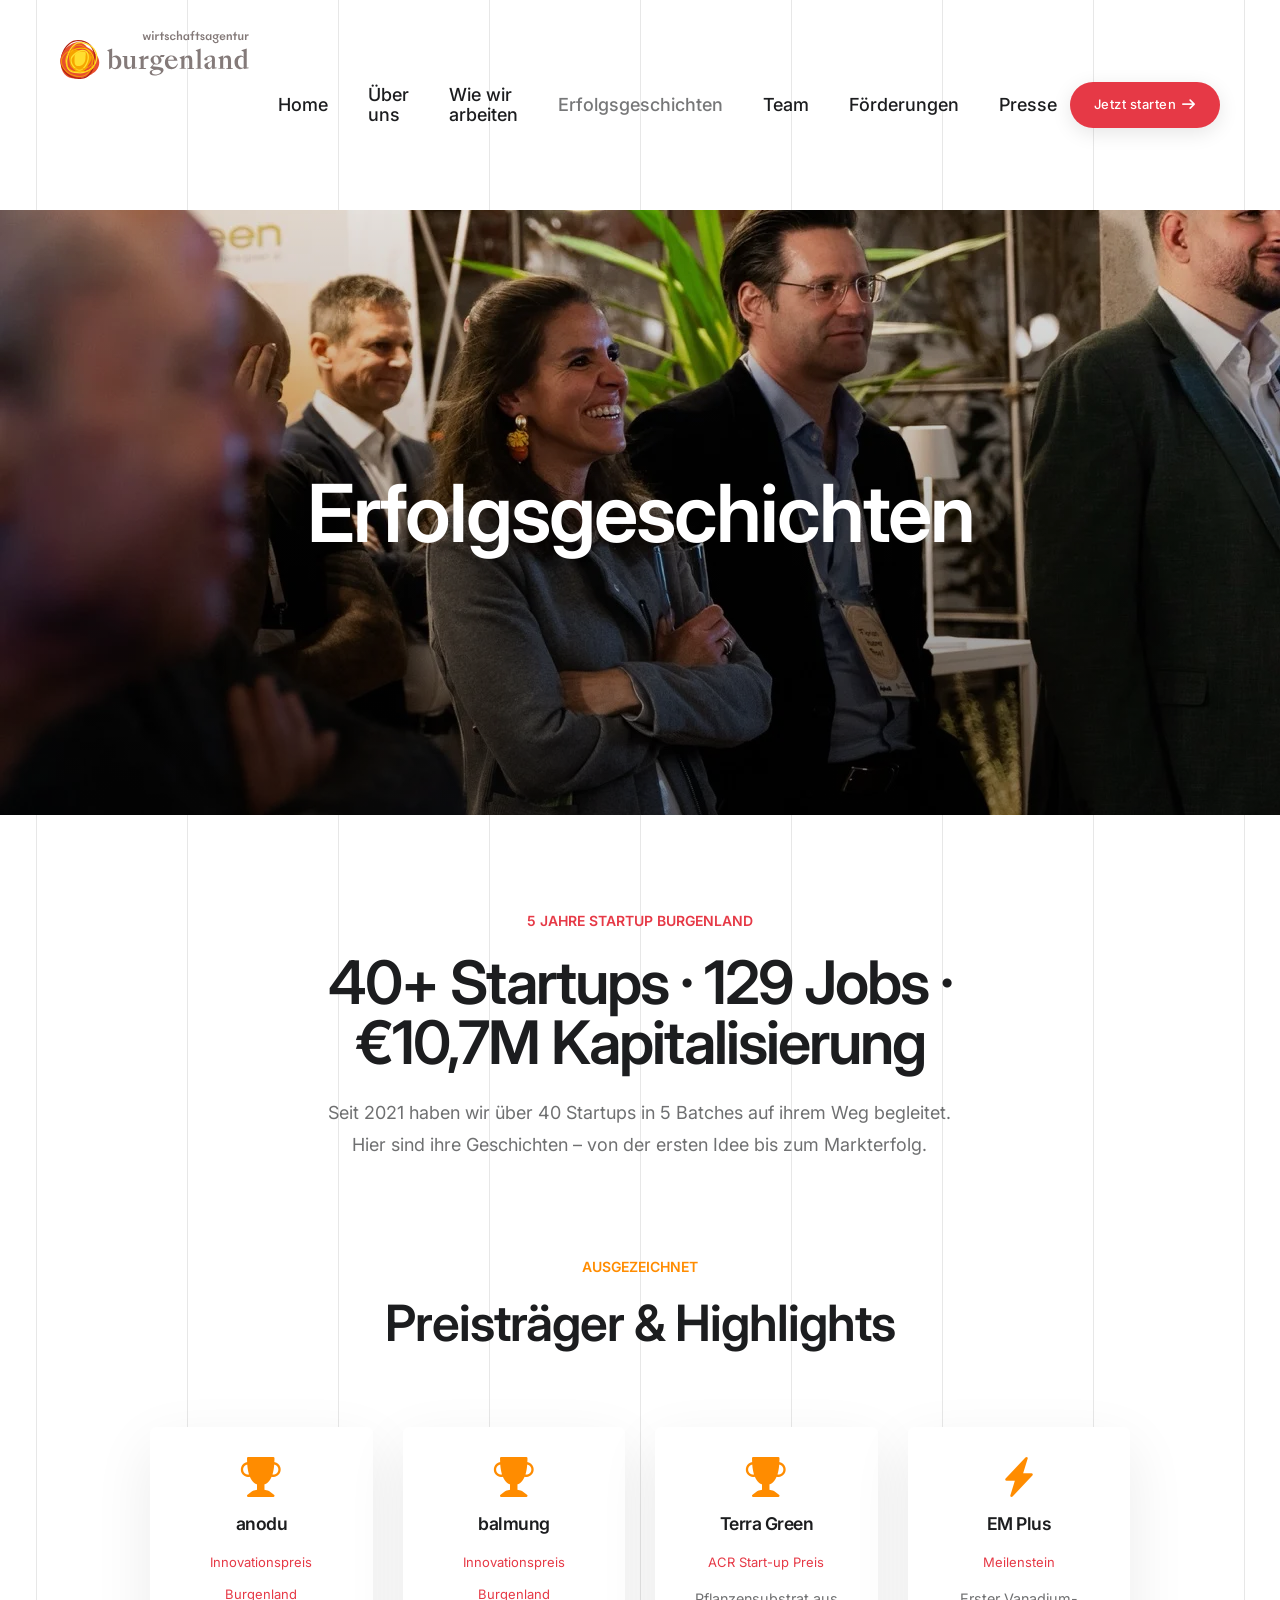
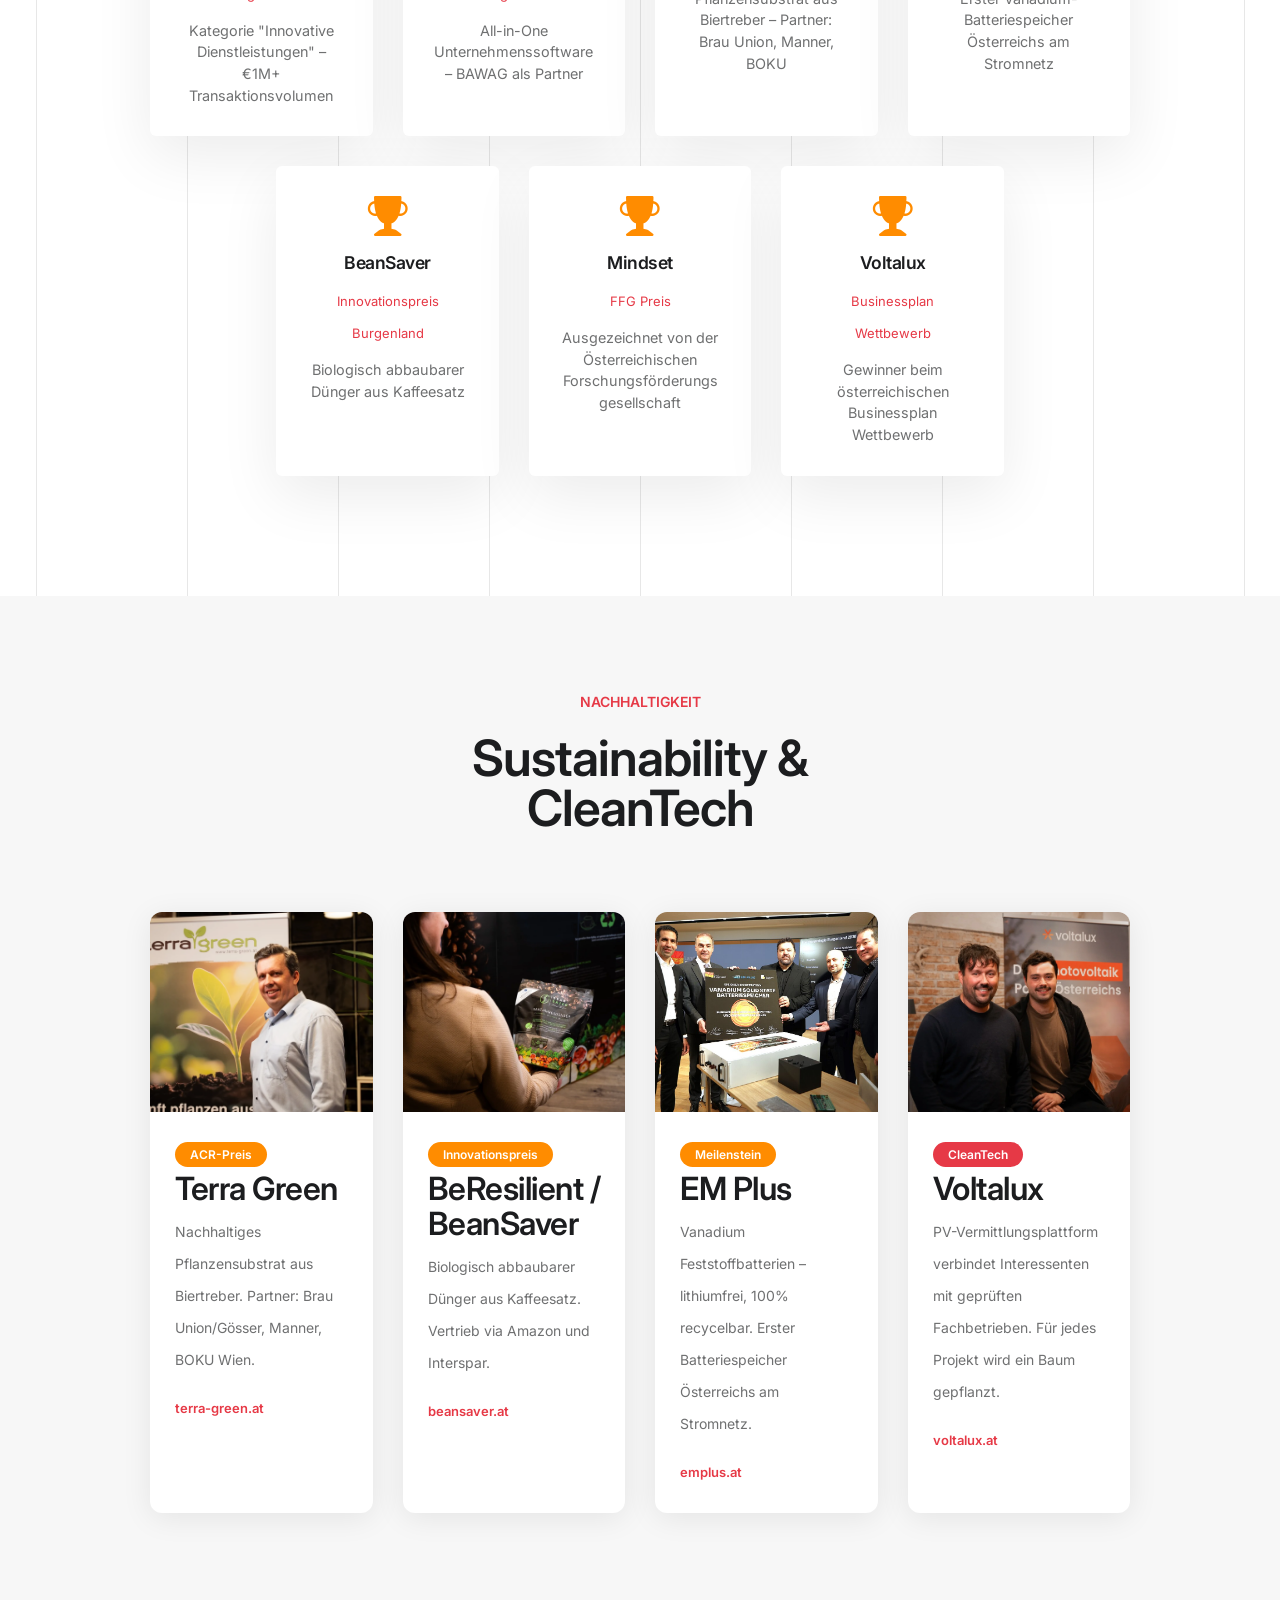
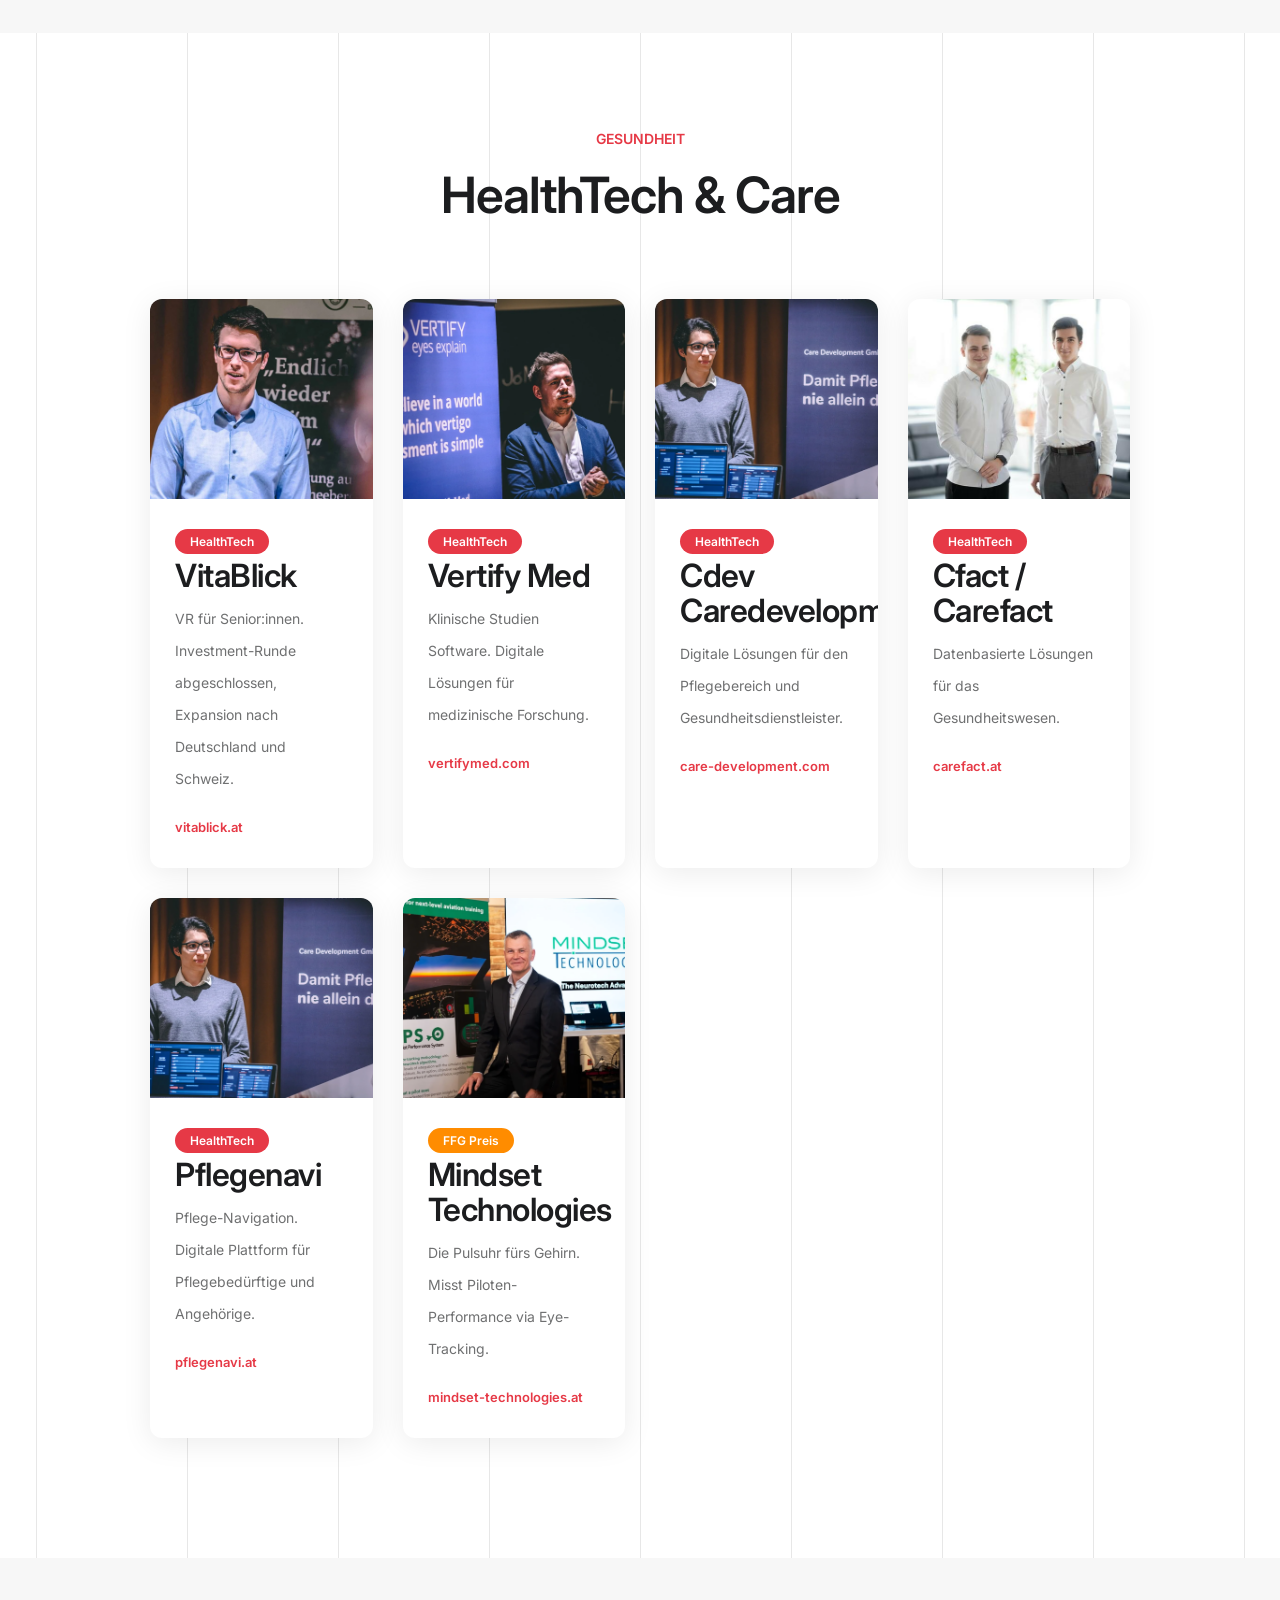
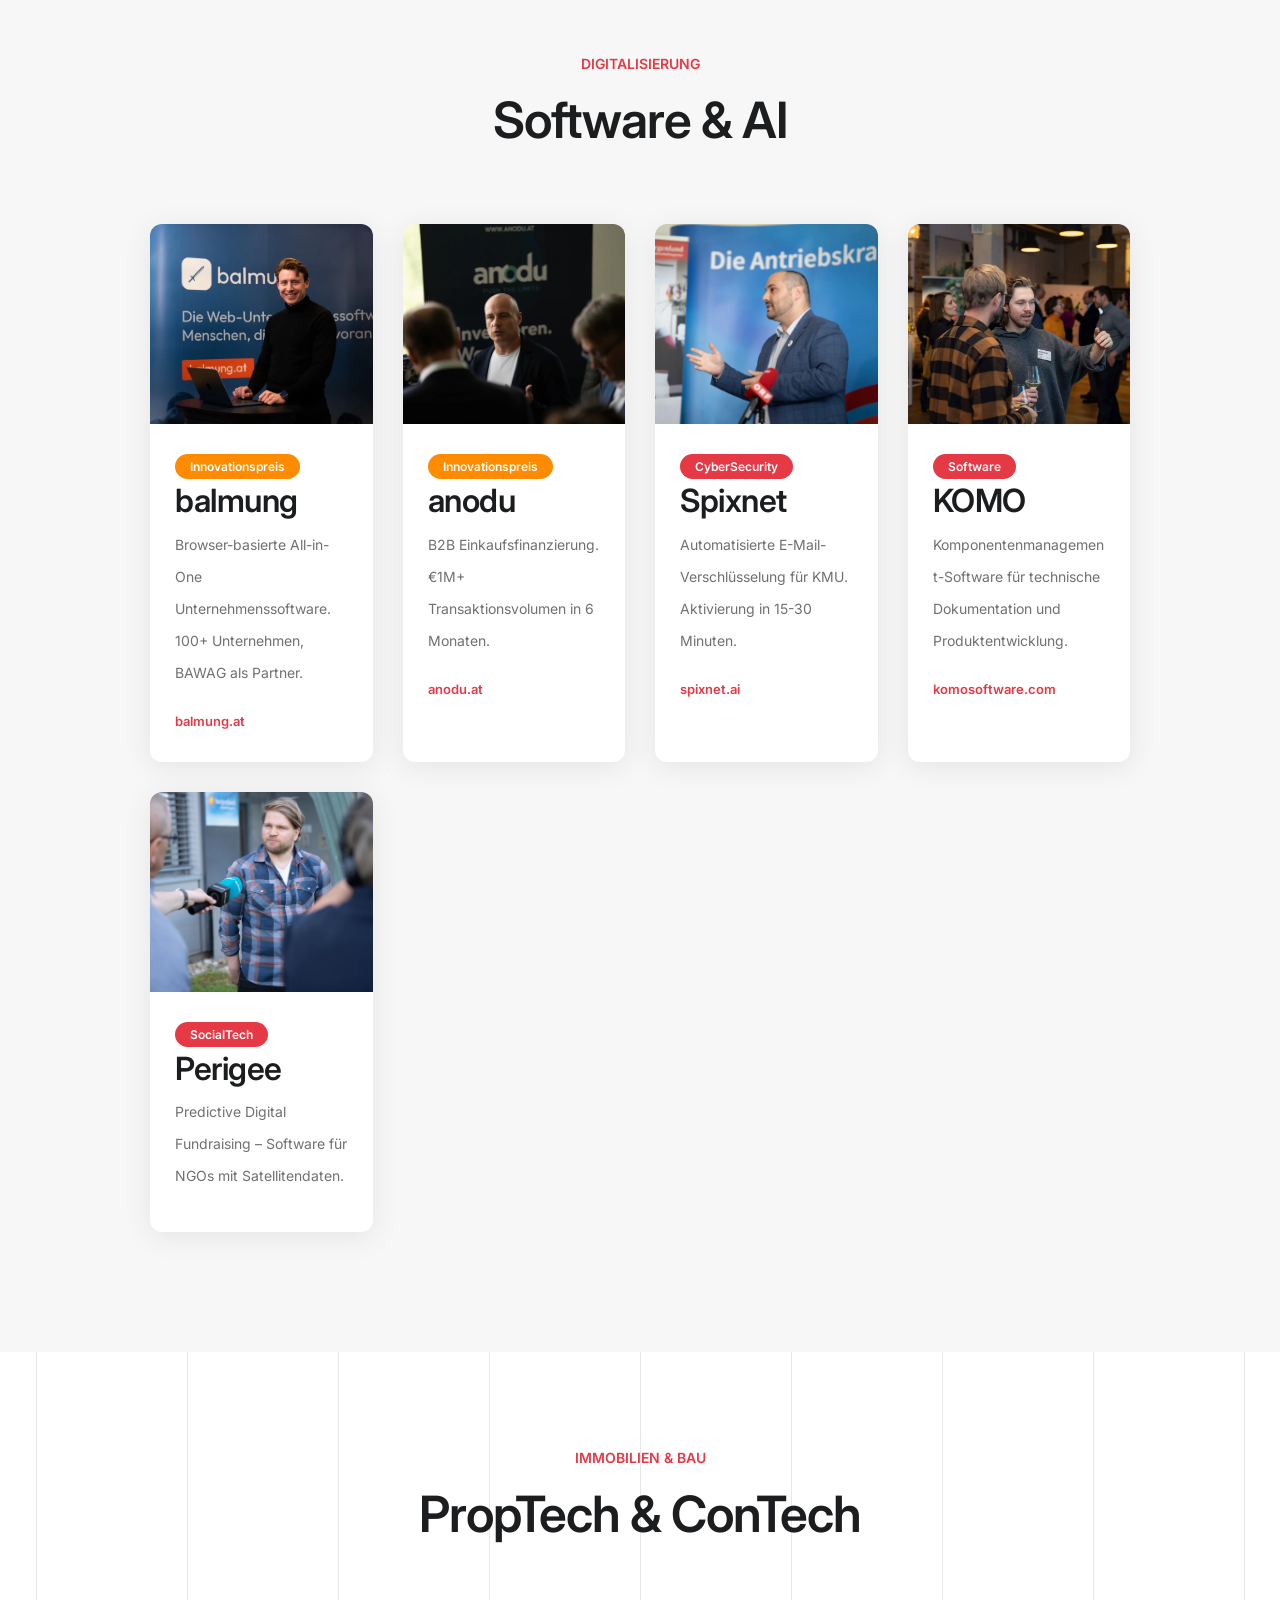
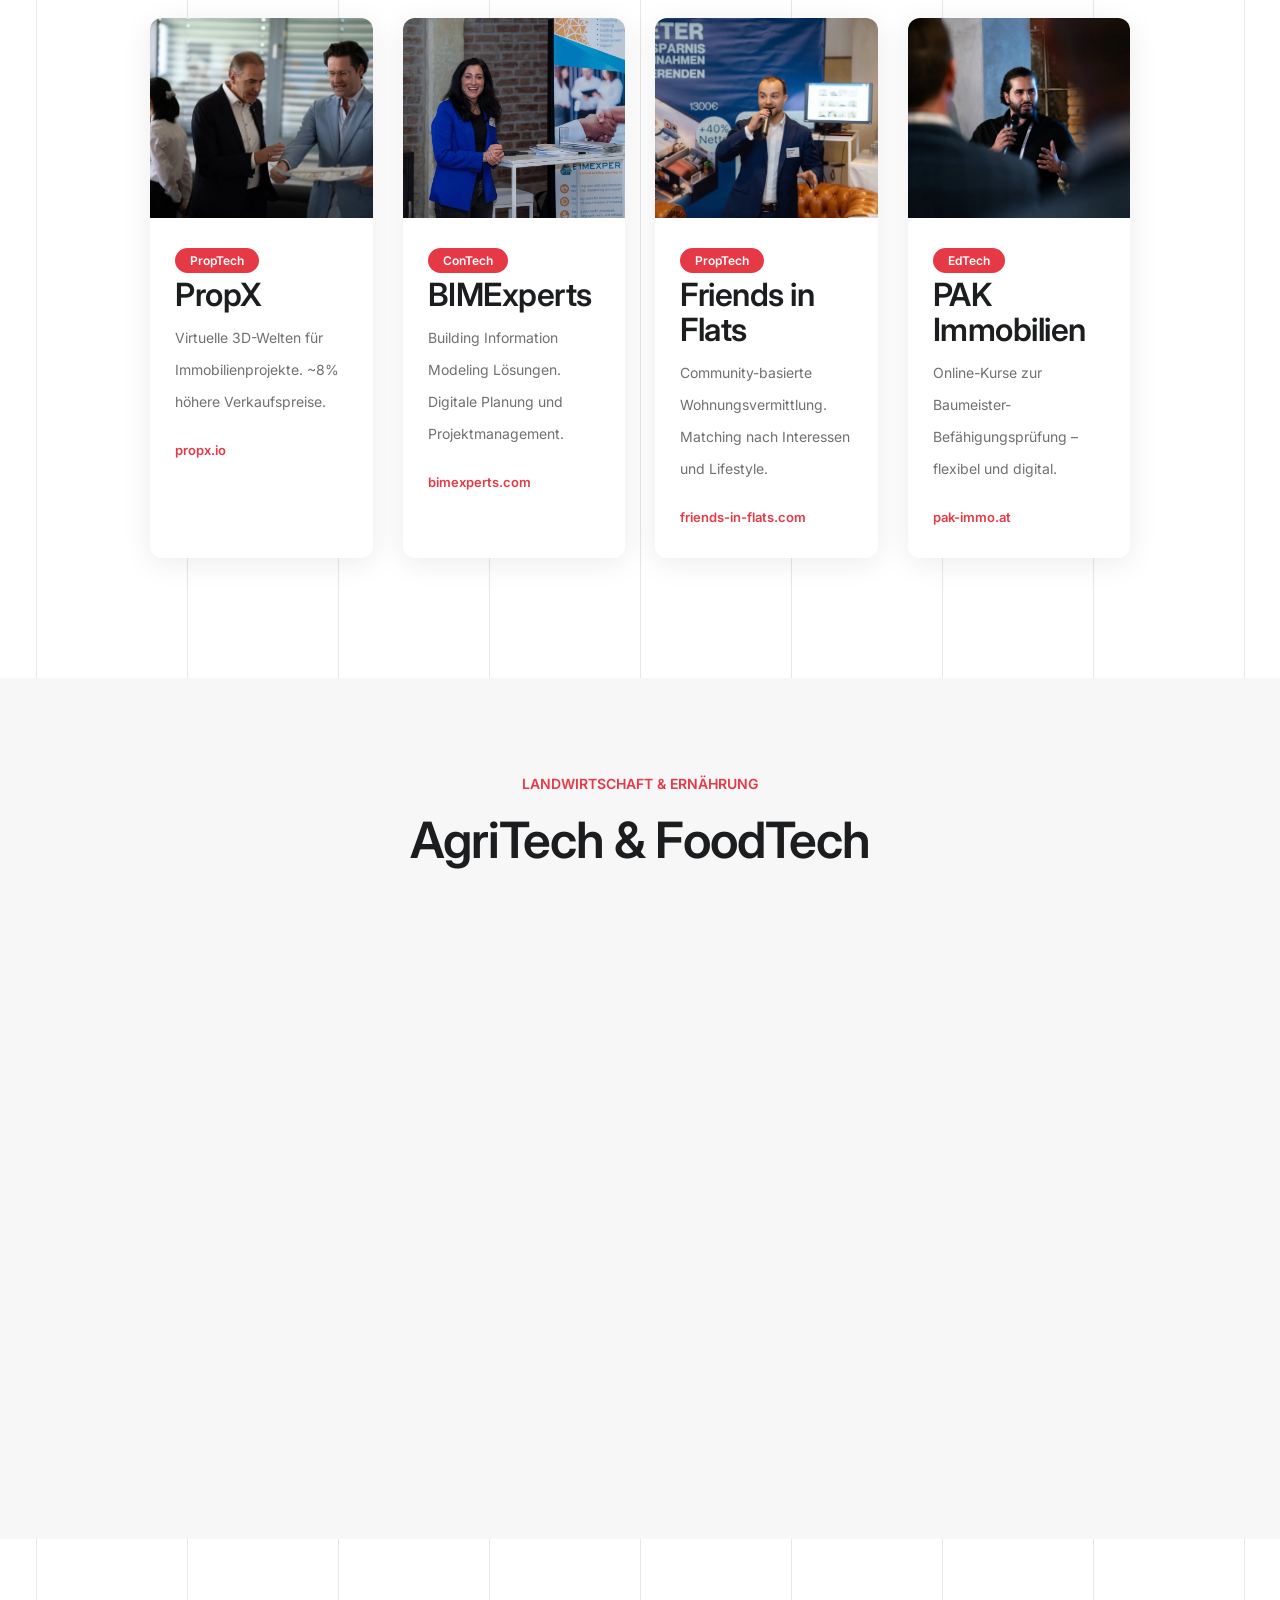
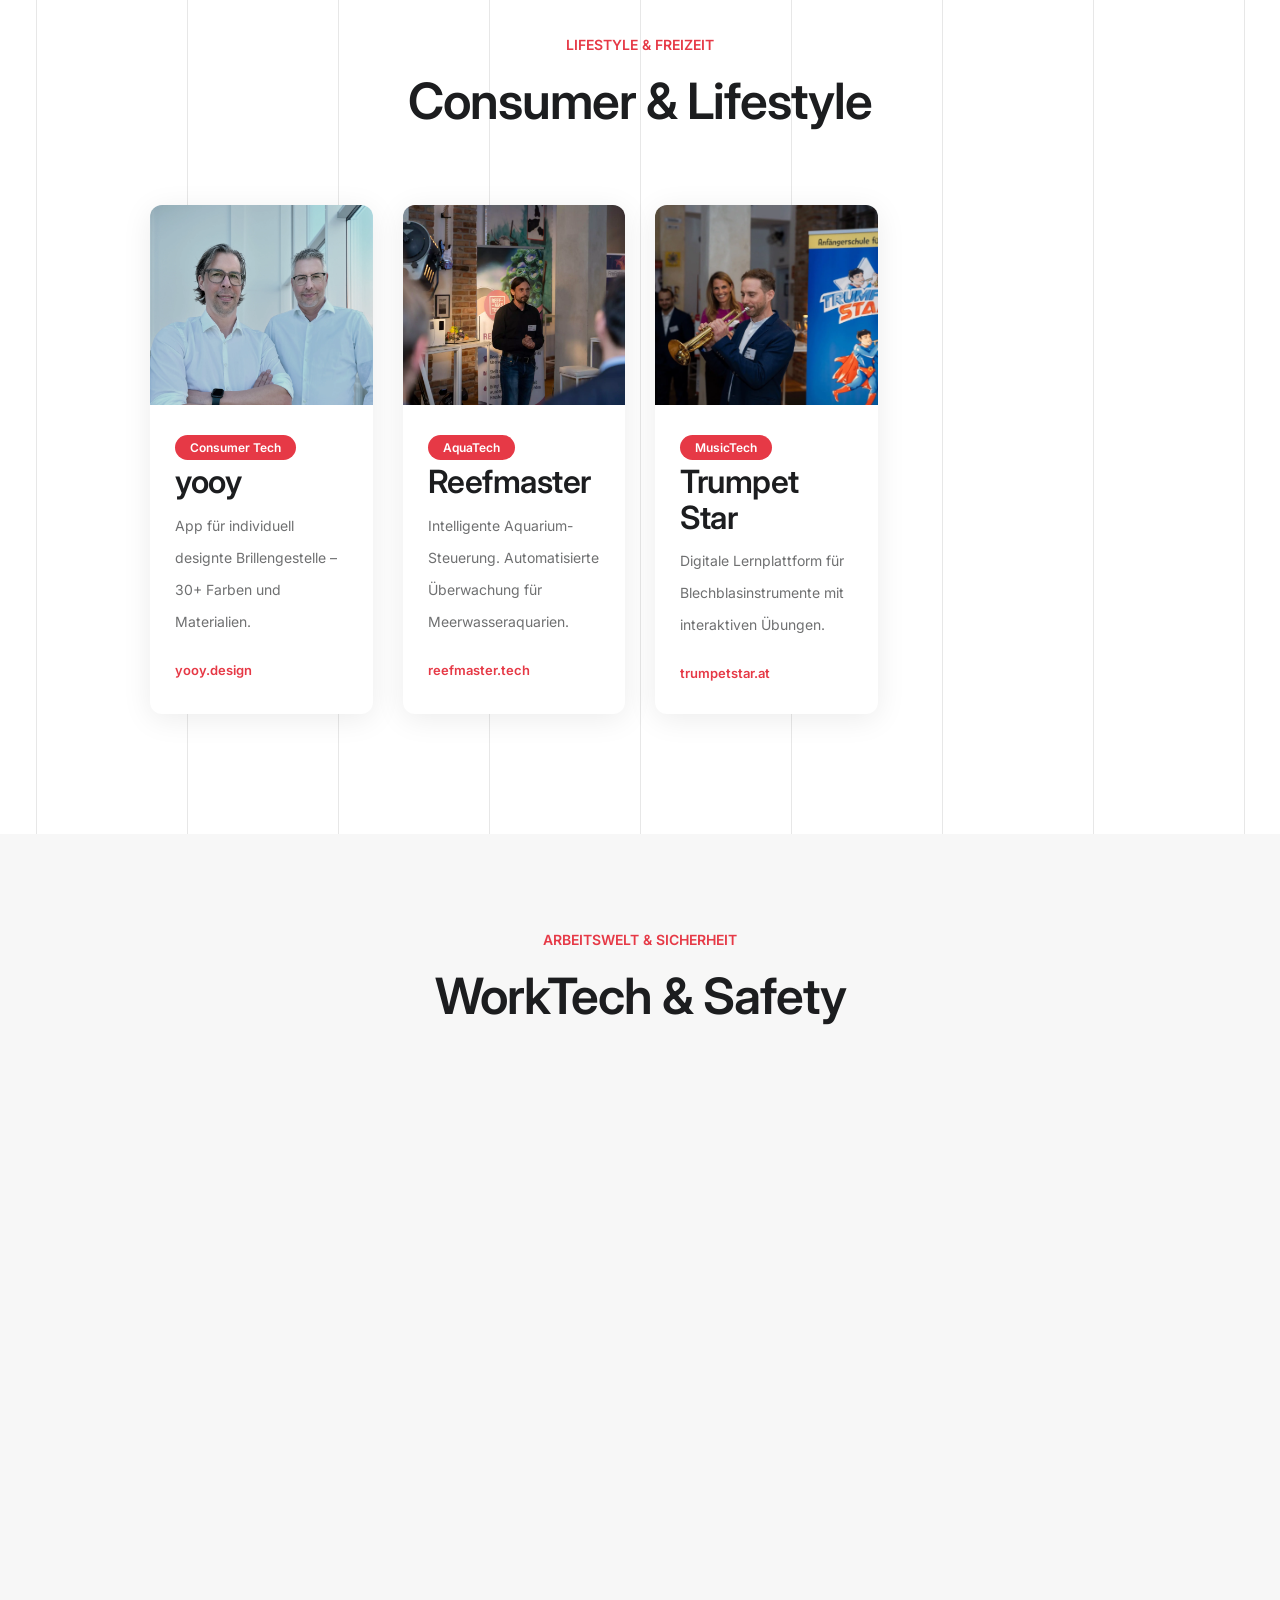
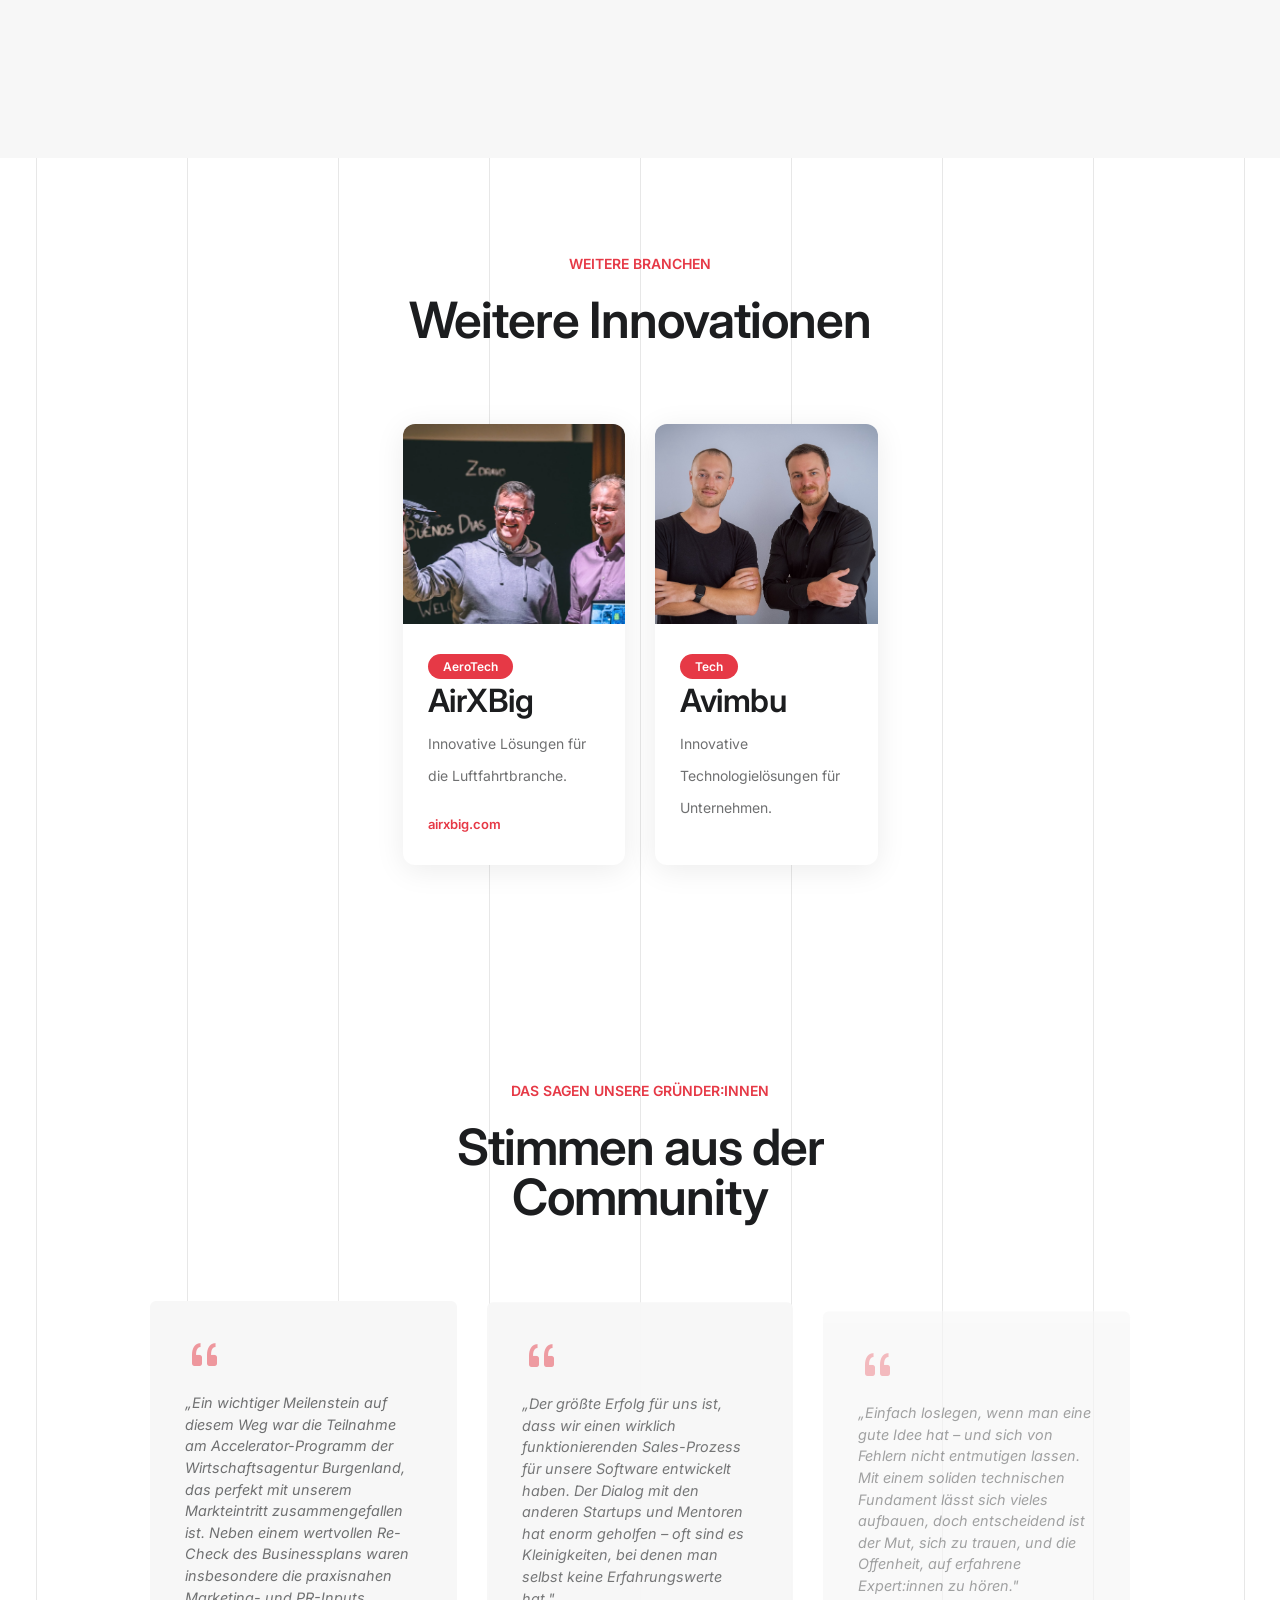
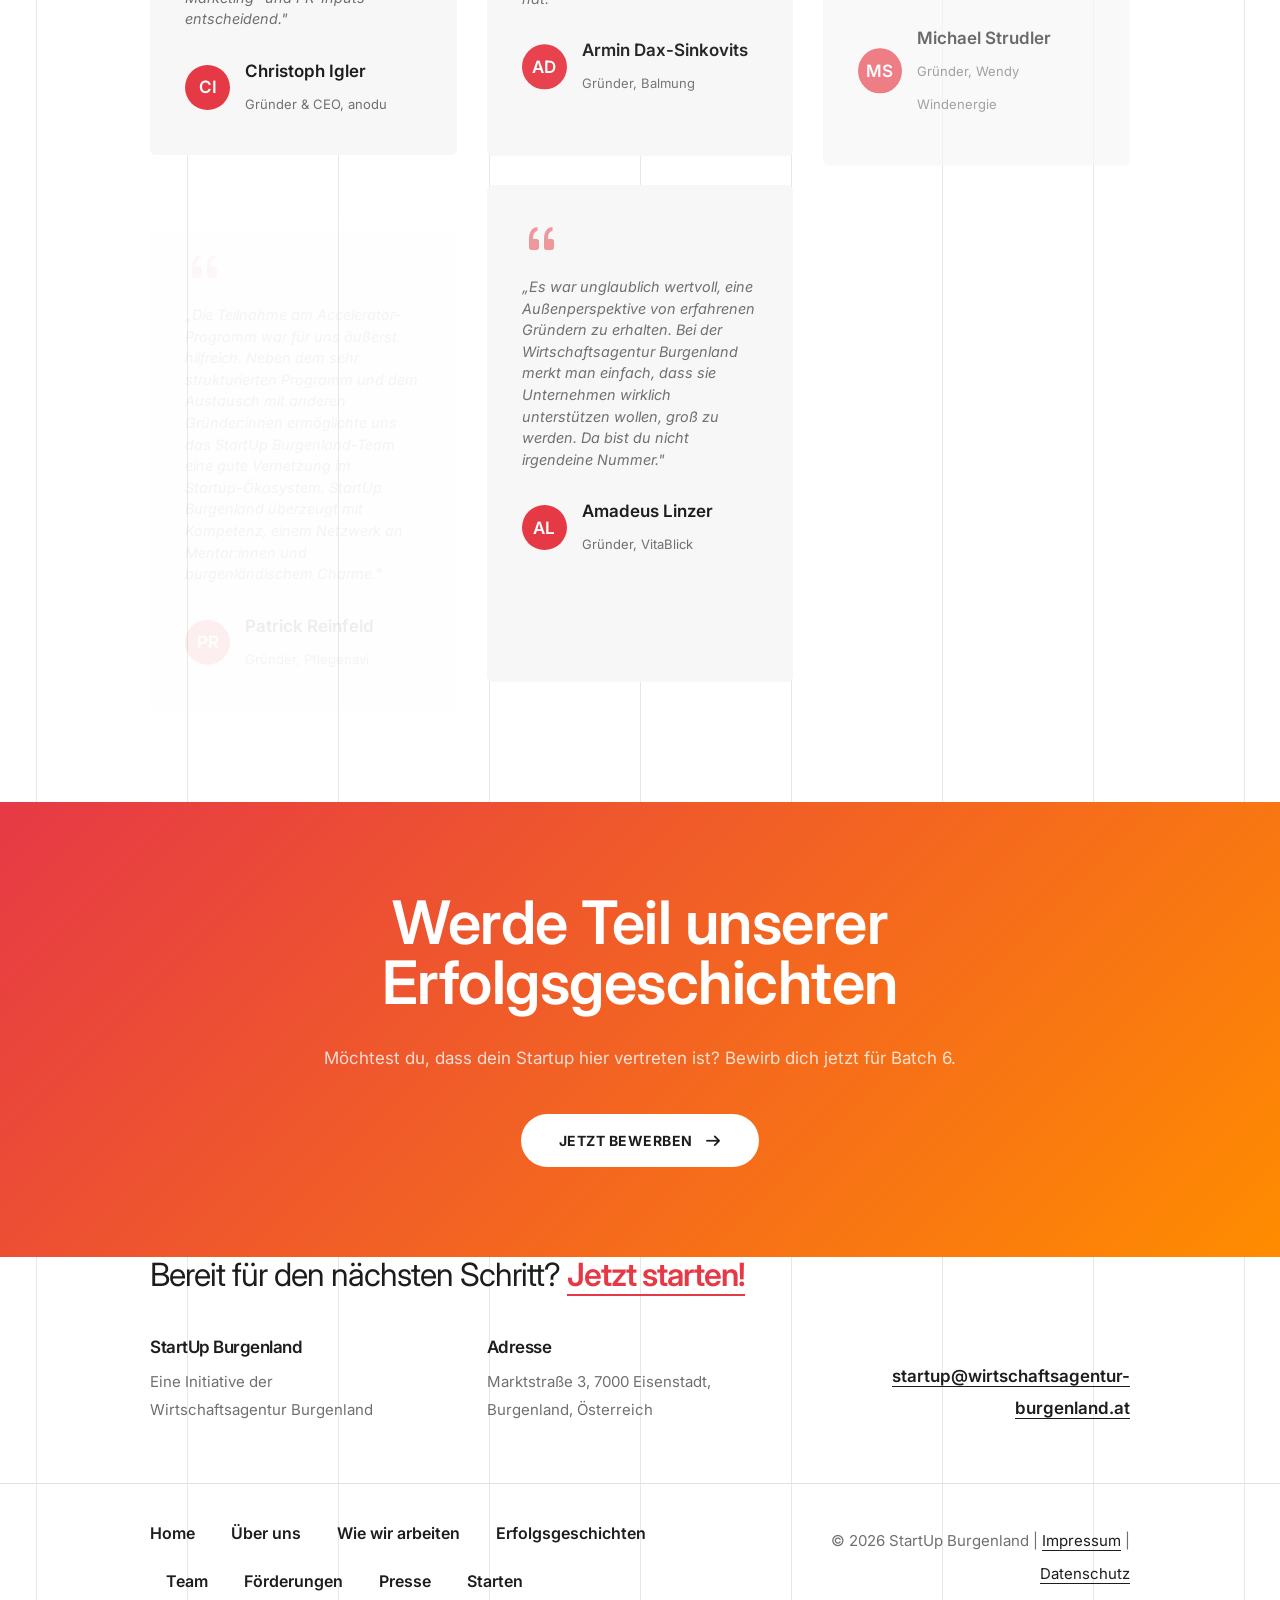
==== html/erfolgsgeschichten.html @ 07768812 "StartUp Burgenland Website - Complete Redesign - Reorganized Erfolgsgeschichten by theme instead of " ====
<!doctype html>
<html class="no-js" lang="de">
    <head>
        <title>Erfolgsgeschichten - StartUp Burgenland</title>
        <meta charset="utf-8">
        <meta http-equiv="X-UA-Compatible" content="IE=edge" />
        <meta name="author" content="StartUp Burgenland">
        <meta name="viewport" content="width=device-width,initial-scale=1.0" />
        <meta name="description" content="Entdecke die Erfolgsgeschichten unserer 40+ Startups - von Batch 1 bis heute. Innovationspreise, Investments und Expansion.">
        <link rel="shortcut icon" href="images/favicon.png">
        <link rel="preconnect" href="https://fonts.googleapis.com" crossorigin>
        <link rel="preconnect" href="https://fonts.gstatic.com" crossorigin>
        <link rel="stylesheet" href="css/vendors.min.css"/>
        <link rel="stylesheet" href="css/icon.min.css"/>
        <link rel="stylesheet" href="css/style.css"/>
        <link rel="stylesheet" href="css/responsive.css"/>
        <link rel="stylesheet" href="demos/startup-burgenland/startup-burgenland.css" />
    </head>
    <body data-mobile-nav-style="classic" class="background-position-center-top" style="background-image: url(images/vertical-line-bg-small-medium-gray.svg)">
        <!-- start header -->
        <header>
            <nav class="navbar navbar-expand-lg header-light header-transparent bg-transparent disable-fixed">
                <div class="container-fluid">
                    <div class="col-auto col-lg-2 me-lg-0 me-auto">
                        <a class="navbar-brand" href="index.html">
                            <img src="images/startup-burgenland-logo.svg" alt="StartUp Burgenland" class="default-logo">
                            <img src="images/startup-burgenland-logo.svg" alt="StartUp Burgenland" class="alt-logo">
                            <img src="images/startup-burgenland-logo.svg" alt="StartUp Burgenland" class="mobile-logo">
                        </a>
                    </div>
                    <div class="col-auto col-lg-8 menu-order position-static">
                        <button class="navbar-toggler float-start" type="button" data-bs-toggle="collapse" data-bs-target="#navbarNav" aria-controls="navbarNav" aria-label="Toggle navigation">
                            <span class="navbar-toggler-line"></span>
                            <span class="navbar-toggler-line"></span>
                            <span class="navbar-toggler-line"></span>
                            <span class="navbar-toggler-line"></span>
                        </button>
                        <div class="collapse navbar-collapse justify-content-center" id="navbarNav">
                            <ul class="navbar-nav">
                                <li class="nav-item"><a href="index.html" class="nav-link">Home</a></li>
                                <li class="nav-item"><a href="ueber-uns.html" class="nav-link">Über uns</a></li>
                                <li class="nav-item dropdown">
                                    <a href="wie-wir-arbeiten.html" class="nav-link">Wie wir arbeiten</a>
                                    <i class="fa-solid fa-angle-down dropdown-toggle" id="navbarDropdown" role="button" data-bs-toggle="dropdown" aria-expanded="false"></i>
                                    <ul class="dropdown-menu" aria-labelledby="navbarDropdown">
                                        <li><a href="incubator.html" class="dropdown-item">Incubator|Accelerator</a></li>
                                        <li><a href="restartup.html" class="dropdown-item">ReStartUp</a></li>
                                    </ul>
                                </li>
                                <li class="nav-item"><a href="erfolgsgeschichten.html" class="nav-link">Erfolgsgeschichten</a></li>
                                <li class="nav-item"><a href="team.html" class="nav-link">Team</a></li>
                                <li class="nav-item"><a href="foerderungen.html" class="nav-link">Förderungen</a></li>
                                <li class="nav-item"><a href="presse.html" class="nav-link">Presse</a></li>
                            </ul>
                        </div>
                    </div>
                    <div class="col-auto col-lg-2 text-end">
                        <div class="header-icon">
                            <div class="header-button">
                                <a href="starten.html" class="btn btn-rounded btn-sb-red btn-medium btn-switch-text btn-box-shadow text-transform-none">
                                    <span>
                                        <span class="btn-double-text" data-text="Jetzt starten">Jetzt starten</span>
                                        <span><i class="fa-solid fa-arrow-right"></i></span>
                                    </span>
                                </a>
                            </div>
                        </div>
                    </div>
                </div>
            </nav>
        </header>
        <!-- end header -->

        <!-- start page title -->
        <section class="page-title-extra-large cover-background top-space-margin md-top-space-margin" style="background-image: url('images/event-lounge-3.webp')">
            <div class="container">
                <div class="row align-items-center justify-content-center extra-small-screen">
                    <div class="col-12 text-center position-relative">
                        <h1 class="text-white fw-600 mb-0 ls-minus-2px">Erfolgsgeschichten</h1>
                    </div>
                </div>
            </div>
        </section>
        <!-- end page title -->

        <!-- start intro section -->
        <section>
            <div class="container">
                <div class="row justify-content-center">
                    <div class="col-lg-8 text-center">
                        <span class="fs-14 text-uppercase text-sb-red fw-600 mb-15px d-block">5 Jahre StartUp Burgenland</span>
                        <h2 class="text-dark-gray fw-600 ls-minus-2px mb-25px">40+ Startups · 129 Jobs · €10,7M Kapitalisierung</h2>
                        <p class="fs-18 mb-0">Seit 2021 haben wir über 40 Startups in 5 Batches auf ihrem Weg begleitet. Hier sind ihre Geschichten – von der ersten Idee bis zum Markterfolg.</p>
                    </div>
                </div>
            </div>
        </section>
        <!-- end intro section -->

        <!-- start highlights section -->
        <section class="pt-0">
            <div class="container">
                <div class="row justify-content-center mb-5">
                    <div class="col-lg-7 text-center">
                        <span class="fs-14 text-uppercase text-sb-orange fw-600 mb-15px d-block">Ausgezeichnet</span>
                        <h3 class="text-dark-gray fw-600 ls-minus-1px">Preisträger & Highlights</h3>
                    </div>
                </div>
                <div class="row row-cols-1 row-cols-lg-4 row-cols-md-2 justify-content-center" data-anime='{ "el": "childs", "translateY": [30, 0], "opacity": [0,1], "duration": 600, "delay": 200, "staggervalue": 150, "easing": "easeOutQuad" }'>
                    <div class="col mb-30px">
                        <div class="bg-white border-radius-6px p-30px h-100 box-shadow-quadruple-large text-center">
                            <i class="bi bi-trophy-fill fs-40 text-sb-orange mb-15px d-block"></i>
                            <h5 class="text-dark-gray fw-600 mb-10px">anodu</h5>
                            <span class="fs-13 text-sb-red d-block mb-10px">Innovationspreis Burgenland</span>
                            <p class="fs-14 mb-0">Kategorie "Innovative Dienstleistungen" – €1M+ Transaktionsvolumen</p>
                        </div>
                    </div>
                    <div class="col mb-30px">
                        <div class="bg-white border-radius-6px p-30px h-100 box-shadow-quadruple-large text-center">
                            <i class="bi bi-trophy-fill fs-40 text-sb-orange mb-15px d-block"></i>
                            <h5 class="text-dark-gray fw-600 mb-10px">balmung</h5>
                            <span class="fs-13 text-sb-red d-block mb-10px">Innovationspreis Burgenland</span>
                            <p class="fs-14 mb-0">All-in-One Unternehmenssoftware – BAWAG als Partner</p>
                        </div>
                    </div>
                    <div class="col mb-30px">
                        <div class="bg-white border-radius-6px p-30px h-100 box-shadow-quadruple-large text-center">
                            <i class="bi bi-trophy-fill fs-40 text-sb-orange mb-15px d-block"></i>
                            <h5 class="text-dark-gray fw-600 mb-10px">Terra Green</h5>
                            <span class="fs-13 text-sb-red d-block mb-10px">ACR Start-up Preis</span>
                            <p class="fs-14 mb-0">Pflanzensubstrat aus Biertreber – Partner: Brau Union, Manner, BOKU</p>
                        </div>
                    </div>
                    <div class="col mb-30px">
                        <div class="bg-white border-radius-6px p-30px h-100 box-shadow-quadruple-large text-center">
                            <i class="bi bi-lightning-charge-fill fs-40 text-sb-orange mb-15px d-block"></i>
                            <h5 class="text-dark-gray fw-600 mb-10px">EM Plus</h5>
                            <span class="fs-13 text-sb-red d-block mb-10px">Meilenstein</span>
                            <p class="fs-14 mb-0">Erster Vanadium-Batteriespeicher Österreichs am Stromnetz</p>
                        </div>
                    </div>
                    <div class="col mb-30px">
                        <div class="bg-white border-radius-6px p-30px h-100 box-shadow-quadruple-large text-center">
                            <i class="bi bi-trophy-fill fs-40 text-sb-orange mb-15px d-block"></i>
                            <h5 class="text-dark-gray fw-600 mb-10px">BeanSaver</h5>
                            <span class="fs-13 text-sb-red d-block mb-10px">Innovationspreis Burgenland</span>
                            <p class="fs-14 mb-0">Biologisch abbaubarer Dünger aus Kaffeesatz</p>
                        </div>
                    </div>
                    <div class="col mb-30px">
                        <div class="bg-white border-radius-6px p-30px h-100 box-shadow-quadruple-large text-center">
                            <i class="bi bi-trophy-fill fs-40 text-sb-orange mb-15px d-block"></i>
                            <h5 class="text-dark-gray fw-600 mb-10px">Mindset</h5>
                            <span class="fs-13 text-sb-red d-block mb-10px">FFG Preis</span>
                            <p class="fs-14 mb-0">Ausgezeichnet von der Österreichischen Forschungsförderungsgesellschaft</p>
                        </div>
                    </div>
                    <div class="col mb-30px">
                        <div class="bg-white border-radius-6px p-30px h-100 box-shadow-quadruple-large text-center">
                            <i class="bi bi-trophy-fill fs-40 text-sb-orange mb-15px d-block"></i>
                            <h5 class="text-dark-gray fw-600 mb-10px">Voltalux</h5>
                            <span class="fs-13 text-sb-red d-block mb-10px">Businessplan Wettbewerb</span>
                            <p class="fs-14 mb-0">Gewinner beim österreichischen Businessplan Wettbewerb</p>
                        </div>
                    </div>
                </div>
            </div>
        </section>
        <!-- end highlights section -->

        <!-- Sustainability & CleanTech -->
        <section class="bg-very-light-gray">
            <div class="container">
                <div class="row justify-content-center mb-5">
                    <div class="col-lg-7 text-center">
                        <span class="fs-14 text-uppercase text-sb-red fw-600 mb-15px d-block">Nachhaltigkeit</span>
                        <h3 class="text-dark-gray fw-600 ls-minus-1px">Sustainability & CleanTech</h3>
                    </div>
                </div>
                <div class="row row-cols-1 row-cols-lg-4 row-cols-md-2" data-anime='{ "el": "childs", "translateY": [40, 0], "opacity": [0,1], "duration": 800, "delay": 200, "staggervalue": 300, "easing": "easeOutQuad" }'>
                    <!-- Terra Green -->
                    <div class="col mb-30px">
                        <div class="startup-card h-100">
                            <img src="images/startup-terragreen.webp" alt="Terra Green" class="w-100"/>
                            <div class="p-25px">
                                <span class="card-badge bg-sb-orange mb-10px">ACR-Preis</span>
                                <h5 class="text-dark-gray fw-600 mb-10px">Terra Green</h5>
                                <p class="fs-14 mb-15px">Nachhaltiges Pflanzensubstrat aus Biertreber. Partner: Brau Union/Gösser, Manner, BOKU Wien.</p>
                                <a href="https://terra-green.at" target="_blank" class="fs-13 text-sb-red fw-600">terra-green.at</a>
                            </div>
                        </div>
                    </div>
                    <!-- BeanSaver -->
                    <div class="col mb-30px">
                        <div class="startup-card h-100">
                            <img src="images/startup-beansaver.webp" alt="BeanSaver" class="w-100"/>
                            <div class="p-25px">
                                <span class="card-badge bg-sb-orange mb-10px">Innovationspreis</span>
                                <h5 class="text-dark-gray fw-600 mb-10px">BeResilient / BeanSaver</h5>
                                <p class="fs-14 mb-15px">Biologisch abbaubarer Dünger aus Kaffeesatz. Vertrieb via Amazon und Interspar.</p>
                                <a href="https://beansaver.at" target="_blank" class="fs-13 text-sb-red fw-600">beansaver.at</a>
                            </div>
                        </div>
                    </div>
                    <!-- EM Plus -->
                    <div class="col mb-30px">
                        <div class="startup-card h-100">
                            <img src="images/startup-emplus.jpg" alt="EM Plus" class="w-100"/>
                            <div class="p-25px">
                                <span class="card-badge bg-sb-orange mb-10px">Meilenstein</span>
                                <h5 class="text-dark-gray fw-600 mb-10px">EM Plus</h5>
                                <p class="fs-14 mb-15px">Vanadium Feststoffbatterien – lithiumfrei, 100% recycelbar. Erster Batteriespeicher Österreichs am Stromnetz.</p>
                                <a href="https://emplus.at" target="_blank" class="fs-13 text-sb-red fw-600">emplus.at</a>
                            </div>
                        </div>
                    </div>
                    <!-- Voltalux -->
                    <div class="col mb-30px">
                        <div class="startup-card h-100">
                            <img src="images/startup-voltalux.webp" alt="Voltalux" class="w-100"/>
                            <div class="p-25px">
                                <span class="card-badge mb-10px">CleanTech</span>
                                <h5 class="text-dark-gray fw-600 mb-10px">Voltalux</h5>
                                <p class="fs-14 mb-15px">PV-Vermittlungsplattform verbindet Interessenten mit geprüften Fachbetrieben. Für jedes Projekt wird ein Baum gepflanzt.</p>
                                <a href="https://voltalux.at" target="_blank" class="fs-13 text-sb-red fw-600">voltalux.at</a>
                            </div>
                        </div>
                    </div>
                </div>
            </div>
        </section>

        <!-- HealthTech & Care -->
        <section>
            <div class="container">
                <div class="row justify-content-center mb-5">
                    <div class="col-lg-7 text-center">
                        <span class="fs-14 text-uppercase text-sb-red fw-600 mb-15px d-block">Gesundheit</span>
                        <h3 class="text-dark-gray fw-600 ls-minus-1px">HealthTech & Care</h3>
                    </div>
                </div>
                <div class="row row-cols-1 row-cols-lg-4 row-cols-md-2" data-anime='{ "el": "childs", "translateY": [40, 0], "opacity": [0,1], "duration": 800, "delay": 200, "staggervalue": 300, "easing": "easeOutQuad" }'>
                    <!-- VitaBlick -->
                    <div class="col mb-30px">
                        <div class="startup-card h-100">
                            <img src="images/startup-vitablick.webp" alt="VitaBlick" class="w-100"/>
                            <div class="p-25px">
                                <span class="card-badge mb-10px">HealthTech</span>
                                <h5 class="text-dark-gray fw-600 mb-10px">VitaBlick</h5>
                                <p class="fs-14 mb-15px">VR für Senior:innen. Investment-Runde abgeschlossen, Expansion nach Deutschland und Schweiz.</p>
                                <a href="https://vitablick.at" target="_blank" class="fs-13 text-sb-red fw-600">vitablick.at</a>
                            </div>
                        </div>
                    </div>
                    <!-- Vertify Med -->
                    <div class="col mb-30px">
                        <div class="startup-card h-100">
                            <img src="images/startup-vertify.webp" alt="Vertify Med" class="w-100"/>
                            <div class="p-25px">
                                <span class="card-badge mb-10px">HealthTech</span>
                                <h5 class="text-dark-gray fw-600 mb-10px">Vertify Med</h5>
                                <p class="fs-14 mb-15px">Klinische Studien Software. Digitale Lösungen für medizinische Forschung.</p>
                                <a href="https://vertifymed.com" target="_blank" class="fs-13 text-sb-red fw-600">vertifymed.com</a>
                            </div>
                        </div>
                    </div>
                    <!-- Caredevelopment -->
                    <div class="col mb-30px">
                        <div class="startup-card h-100">
                            <img src="images/startup-caredevelopment.webp" alt="Caredevelopment" class="w-100"/>
                            <div class="p-25px">
                                <span class="card-badge mb-10px">HealthTech</span>
                                <h5 class="text-dark-gray fw-600 mb-10px">Cdev Caredevelopment</h5>
                                <p class="fs-14 mb-15px">Digitale Lösungen für den Pflegebereich und Gesundheitsdienstleister.</p>
                                <a href="https://care-development.com" target="_blank" class="fs-13 text-sb-red fw-600">care-development.com</a>
                            </div>
                        </div>
                    </div>
                    <!-- Carefact -->
                    <div class="col mb-30px">
                        <div class="startup-card h-100">
                            <img src="images/startup-carefact.jpg" alt="Carefact" class="w-100"/>
                            <div class="p-25px">
                                <span class="card-badge mb-10px">HealthTech</span>
                                <h5 class="text-dark-gray fw-600 mb-10px">Cfact / Carefact</h5>
                                <p class="fs-14 mb-15px">Datenbasierte Lösungen für das Gesundheitswesen.</p>
                                <a href="https://carefact.at" target="_blank" class="fs-13 text-sb-red fw-600">carefact.at</a>
                            </div>
                        </div>
                    </div>
                    <!-- Pflegenavi -->
                    <div class="col mb-30px">
                        <div class="startup-card h-100">
                            <img src="images/startup-pflegenavi.webp" alt="Pflegenavi" class="w-100"/>
                            <div class="p-25px">
                                <span class="card-badge mb-10px">HealthTech</span>
                                <h5 class="text-dark-gray fw-600 mb-10px">Pflegenavi</h5>
                                <p class="fs-14 mb-15px">Pflege-Navigation. Digitale Plattform für Pflegebedürftige und Angehörige.</p>
                                <a href="https://pflegenavi.at" target="_blank" class="fs-13 text-sb-red fw-600">pflegenavi.at</a>
                            </div>
                        </div>
                    </div>
                    <!-- Mindset Technologies -->
                    <div class="col mb-30px">
                        <div class="startup-card h-100">
                            <img src="images/startup-mindset.webp" alt="Mindset Technologies" class="w-100"/>
                            <div class="p-25px">
                                <span class="card-badge bg-sb-orange mb-10px">FFG Preis</span>
                                <h5 class="text-dark-gray fw-600 mb-10px">Mindset Technologies</h5>
                                <p class="fs-14 mb-15px">Die Pulsuhr fürs Gehirn. Misst Piloten-Performance via Eye-Tracking.</p>
                                <a href="https://mindset-technologies.at" target="_blank" class="fs-13 text-sb-red fw-600">mindset-technologies.at</a>
                            </div>
                        </div>
                    </div>
                </div>
            </div>
        </section>

        <!-- Software & AI -->
        <section class="bg-very-light-gray">
            <div class="container">
                <div class="row justify-content-center mb-5">
                    <div class="col-lg-7 text-center">
                        <span class="fs-14 text-uppercase text-sb-red fw-600 mb-15px d-block">Digitalisierung</span>
                        <h3 class="text-dark-gray fw-600 ls-minus-1px">Software & AI</h3>
                    </div>
                </div>
                <div class="row row-cols-1 row-cols-lg-4 row-cols-md-2" data-anime='{ "el": "childs", "translateY": [40, 0], "opacity": [0,1], "duration": 800, "delay": 200, "staggervalue": 300, "easing": "easeOutQuad" }'>
                    <!-- balmung -->
                    <div class="col mb-30px">
                        <div class="startup-card h-100">
                            <img src="images/startup-balmung.webp" alt="balmung" class="w-100"/>
                            <div class="p-25px">
                                <span class="card-badge bg-sb-orange mb-10px">Innovationspreis</span>
                                <h5 class="text-dark-gray fw-600 mb-10px">balmung</h5>
                                <p class="fs-14 mb-15px">Browser-basierte All-in-One Unternehmenssoftware. 100+ Unternehmen, BAWAG als Partner.</p>
                                <a href="https://balmung.at" target="_blank" class="fs-13 text-sb-red fw-600">balmung.at</a>
                            </div>
                        </div>
                    </div>
                    <!-- anodu -->
                    <div class="col mb-30px">
                        <div class="startup-card h-100">
                            <img src="images/startup-anodu.webp" alt="anodu" class="w-100"/>
                            <div class="p-25px">
                                <span class="card-badge bg-sb-orange mb-10px">Innovationspreis</span>
                                <h5 class="text-dark-gray fw-600 mb-10px">anodu</h5>
                                <p class="fs-14 mb-15px">B2B Einkaufsfinanzierung. €1M+ Transaktionsvolumen in 6 Monaten.</p>
                                <a href="https://anodu.at" target="_blank" class="fs-13 text-sb-red fw-600">anodu.at</a>
                            </div>
                        </div>
                    </div>
                    <!-- Spixnet -->
                    <div class="col mb-30px">
                        <div class="startup-card h-100">
                            <img src="images/startup-spixnet.webp" alt="Spixnet" class="w-100"/>
                            <div class="p-25px">
                                <span class="card-badge mb-10px">CyberSecurity</span>
                                <h5 class="text-dark-gray fw-600 mb-10px">Spixnet</h5>
                                <p class="fs-14 mb-15px">Automatisierte E-Mail-Verschlüsselung für KMU. Aktivierung in 15-30 Minuten.</p>
                                <a href="https://spixnet.ai" target="_blank" class="fs-13 text-sb-red fw-600">spixnet.ai</a>
                            </div>
                        </div>
                    </div>
                    <!-- KOMO -->
                    <div class="col mb-30px">
                        <div class="startup-card h-100">
                            <img src="images/startup-komo.webp" alt="KOMO" class="w-100"/>
                            <div class="p-25px">
                                <span class="card-badge mb-10px">Software</span>
                                <h5 class="text-dark-gray fw-600 mb-10px">KOMO</h5>
                                <p class="fs-14 mb-15px">Komponentenmanagement-Software für technische Dokumentation und Produktentwicklung.</p>
                                <a href="https://komosoftware.com" target="_blank" class="fs-13 text-sb-red fw-600">komosoftware.com</a>
                            </div>
                        </div>
                    </div>
                    <!-- Perigee -->
                    <div class="col mb-30px">
                        <div class="startup-card h-100">
                            <img src="images/startup-perrigee.webp" alt="Perigee" class="w-100"/>
                            <div class="p-25px">
                                <span class="card-badge mb-10px">SocialTech</span>
                                <h5 class="text-dark-gray fw-600 mb-10px">Perigee</h5>
                                <p class="fs-14 mb-15px">Predictive Digital Fundraising – Software für NGOs mit Satellitendaten.</p>
                            </div>
                        </div>
                    </div>
                </div>
            </div>
        </section>

        <!-- PropTech & ConTech -->
        <section>
            <div class="container">
                <div class="row justify-content-center mb-5">
                    <div class="col-lg-7 text-center">
                        <span class="fs-14 text-uppercase text-sb-red fw-600 mb-15px d-block">Immobilien & Bau</span>
                        <h3 class="text-dark-gray fw-600 ls-minus-1px">PropTech & ConTech</h3>
                    </div>
                </div>
                <div class="row row-cols-1 row-cols-lg-4 row-cols-md-2" data-anime='{ "el": "childs", "translateY": [40, 0], "opacity": [0,1], "duration": 800, "delay": 200, "staggervalue": 300, "easing": "easeOutQuad" }'>
                    <!-- PropX -->
                    <div class="col mb-30px">
                        <div class="startup-card h-100">
                            <img src="images/startup-propx.webp" alt="PropX" class="w-100"/>
                            <div class="p-25px">
                                <span class="card-badge mb-10px">PropTech</span>
                                <h5 class="text-dark-gray fw-600 mb-10px">PropX</h5>
                                <p class="fs-14 mb-15px">Virtuelle 3D-Welten für Immobilienprojekte. ~8% höhere Verkaufspreise.</p>
                                <a href="https://propx.io" target="_blank" class="fs-13 text-sb-red fw-600">propx.io</a>
                            </div>
                        </div>
                    </div>
                    <!-- BIMExperts -->
                    <div class="col mb-30px">
                        <div class="startup-card h-100">
                            <img src="images/startup-bimexperts.webp" alt="BIMExperts" class="w-100"/>
                            <div class="p-25px">
                                <span class="card-badge mb-10px">ConTech</span>
                                <h5 class="text-dark-gray fw-600 mb-10px">BIMExperts</h5>
                                <p class="fs-14 mb-15px">Building Information Modeling Lösungen. Digitale Planung und Projektmanagement.</p>
                                <a href="https://bimexperts.com" target="_blank" class="fs-13 text-sb-red fw-600">bimexperts.com</a>
                            </div>
                        </div>
                    </div>
                    <!-- Friends in Flats -->
                    <div class="col mb-30px">
                        <div class="startup-card h-100">
                            <img src="images/startup-friendsinflats.webp" alt="Friends in Flats" class="w-100"/>
                            <div class="p-25px">
                                <span class="card-badge mb-10px">PropTech</span>
                                <h5 class="text-dark-gray fw-600 mb-10px">Friends in Flats</h5>
                                <p class="fs-14 mb-15px">Community-basierte Wohnungsvermittlung. Matching nach Interessen und Lifestyle.</p>
                                <a href="https://friends-in-flats.com" target="_blank" class="fs-13 text-sb-red fw-600">friends-in-flats.com</a>
                            </div>
                        </div>
                    </div>
                    <!-- PAK Immobilien -->
                    <div class="col mb-30px">
                        <div class="startup-card h-100">
                            <img src="images/startup-pakimmo.webp" alt="PAK Immobilien" class="w-100"/>
                            <div class="p-25px">
                                <span class="card-badge mb-10px">EdTech</span>
                                <h5 class="text-dark-gray fw-600 mb-10px">PAK Immobilien</h5>
                                <p class="fs-14 mb-15px">Online-Kurse zur Baumeister-Befähigungsprüfung – flexibel und digital.</p>
                                <a href="https://pak-immo.at" target="_blank" class="fs-13 text-sb-red fw-600">pak-immo.at</a>
                            </div>
                        </div>
                    </div>
                </div>
            </div>
        </section>

        <!-- AgriTech & FoodTech -->
        <section class="bg-very-light-gray">
            <div class="container">
                <div class="row justify-content-center mb-5">
                    <div class="col-lg-7 text-center">
                        <span class="fs-14 text-uppercase text-sb-red fw-600 mb-15px d-block">Landwirtschaft & Ernährung</span>
                        <h3 class="text-dark-gray fw-600 ls-minus-1px">AgriTech & FoodTech</h3>
                    </div>
                </div>
                <div class="row row-cols-1 row-cols-lg-3 row-cols-md-2 justify-content-center" data-anime='{ "el": "childs", "translateY": [40, 0], "opacity": [0,1], "duration": 800, "delay": 200, "staggervalue": 300, "easing": "easeOutQuad" }'>
                    <!-- Güssinger Garnelen -->
                    <div class="col mb-30px">
                        <div class="startup-card h-100">
                            <img src="images/startup-guessinger-garnelen.jpg" alt="Güssinger Garnelen" class="w-100"/>
                            <div class="p-25px">
                                <span class="card-badge mb-10px">FoodTech</span>
                                <h5 class="text-dark-gray fw-600 mb-10px">Güssinger Garnelen</h5>
                                <p class="fs-14 mb-15px">Nachhaltige Garnelenzucht im Burgenland. Regionale Produktion ohne lange Transportwege.</p>
                            </div>
                        </div>
                    </div>
                    <!-- Agro Rebels -->
                    <div class="col mb-30px">
                        <div class="startup-card h-100">
                            <img src="images/startup-agrorebels.webp" alt="Agro Rebels" class="w-100"/>
                            <div class="p-25px">
                                <span class="card-badge mb-10px">AgriTech</span>
                                <h5 class="text-dark-gray fw-600 mb-10px">Agro Rebels</h5>
                                <p class="fs-14 mb-15px">Innovative Ansätze für nachhaltige Landwirtschaft und regionale Lebensmittelproduktion.</p>
                                <a href="https://agrorebels.at" target="_blank" class="fs-13 text-sb-red fw-600">agrorebels.at</a>
                            </div>
                        </div>
                    </div>
                    <!-- Equolibri -->
                    <div class="col mb-30px">
                        <div class="startup-card h-100">
                            <img src="images/startup-equolibri.jpg" alt="Equolibri" class="w-100"/>
                            <div class="p-25px">
                                <span class="card-badge mb-10px">AgriTech</span>
                                <h5 class="text-dark-gray fw-600 mb-10px">Equolibri</h5>
                                <p class="fs-14 mb-15px">Hochwertiges Pferdefutter mit wissenschaftlich optimierter Zusammensetzung.</p>
                            </div>
                        </div>
                    </div>
                </div>
            </div>
        </section>

        <!-- Consumer & Lifestyle -->
        <section>
            <div class="container">
                <div class="row justify-content-center mb-5">
                    <div class="col-lg-7 text-center">
                        <span class="fs-14 text-uppercase text-sb-red fw-600 mb-15px d-block">Lifestyle & Freizeit</span>
                        <h3 class="text-dark-gray fw-600 ls-minus-1px">Consumer & Lifestyle</h3>
                    </div>
                </div>
                <div class="row row-cols-1 row-cols-lg-4 row-cols-md-2" data-anime='{ "el": "childs", "translateY": [40, 0], "opacity": [0,1], "duration": 800, "delay": 200, "staggervalue": 300, "easing": "easeOutQuad" }'>
                    <!-- yooy -->
                    <div class="col mb-30px">
                        <div class="startup-card h-100">
                            <img src="images/startup-yooy.webp" alt="yooy" class="w-100"/>
                            <div class="p-25px">
                                <span class="card-badge mb-10px">Consumer Tech</span>
                                <h5 class="text-dark-gray fw-600 mb-10px">yooy</h5>
                                <p class="fs-14 mb-15px">App für individuell designte Brillengestelle – 30+ Farben und Materialien.</p>
                                <a href="https://yooy.design" target="_blank" class="fs-13 text-sb-red fw-600">yooy.design</a>
                            </div>
                        </div>
                    </div>
                    <!-- Reefmaster -->
                    <div class="col mb-30px">
                        <div class="startup-card h-100">
                            <img src="images/startup-reefmaster.webp" alt="Reefmaster" class="w-100"/>
                            <div class="p-25px">
                                <span class="card-badge mb-10px">AquaTech</span>
                                <h5 class="text-dark-gray fw-600 mb-10px">Reefmaster</h5>
                                <p class="fs-14 mb-15px">Intelligente Aquarium-Steuerung. Automatisierte Überwachung für Meerwasseraquarien.</p>
                                <a href="https://reefmaster.tech" target="_blank" class="fs-13 text-sb-red fw-600">reefmaster.tech</a>
                            </div>
                        </div>
                    </div>
                    <!-- Trumpet Star -->
                    <div class="col mb-30px">
                        <div class="startup-card h-100">
                            <img src="images/startup-trumpetstar.webp" alt="Trumpet Star" class="w-100"/>
                            <div class="p-25px">
                                <span class="card-badge mb-10px">MusicTech</span>
                                <h5 class="text-dark-gray fw-600 mb-10px">Trumpet Star</h5>
                                <p class="fs-14 mb-15px">Digitale Lernplattform für Blechblasinstrumente mit interaktiven Übungen.</p>
                                <a href="https://trumpetstar.at" target="_blank" class="fs-13 text-sb-red fw-600">trumpetstar.at</a>
                            </div>
                        </div>
                    </div>
                </div>
            </div>
        </section>

        <!-- Arbeit & Sicherheit -->
        <section class="bg-very-light-gray">
            <div class="container">
                <div class="row justify-content-center mb-5">
                    <div class="col-lg-7 text-center">
                        <span class="fs-14 text-uppercase text-sb-red fw-600 mb-15px d-block">Arbeitswelt & Sicherheit</span>
                        <h3 class="text-dark-gray fw-600 ls-minus-1px">WorkTech & Safety</h3>
                    </div>
                </div>
                <div class="row row-cols-1 row-cols-lg-4 row-cols-md-2" data-anime='{ "el": "childs", "translateY": [40, 0], "opacity": [0,1], "duration": 800, "delay": 200, "staggervalue": 300, "easing": "easeOutQuad" }'>
                    <!-- Teamchallenge -->
                    <div class="col mb-30px">
                        <div class="startup-card h-100">
                            <img src="images/startup-teamchallenge.webp" alt="Teamchallenge" class="w-100"/>
                            <div class="p-25px">
                                <span class="card-badge mb-10px">HR Tech</span>
                                <h5 class="text-dark-gray fw-600 mb-10px">Teamchallenge</h5>
                                <p class="fs-14 mb-15px">Gamification-Plattform für Team-Building und Mitarbeiter-Engagement.</p>
                                <a href="https://teamchallenge.at" target="_blank" class="fs-13 text-sb-red fw-600">teamchallenge.at</a>
                            </div>
                        </div>
                    </div>
                    <!-- FFRA -->
                    <div class="col mb-30px">
                        <div class="startup-card h-100">
                            <img src="images/startup-ffra.webp" alt="FFRA" class="w-100"/>
                            <div class="p-25px">
                                <span class="card-badge mb-10px">SafetyTech</span>
                                <h5 class="text-dark-gray fw-600 mb-10px">FFRA</h5>
                                <p class="fs-14 mb-15px">Firefighter Rescue App – Digitale Einsatzunterstützung für Feuerwehren.</p>
                                <a href="https://firefighter-rescue-app.com" target="_blank" class="fs-13 text-sb-red fw-600">firefighter-rescue-app.com</a>
                            </div>
                        </div>
                    </div>
                    <!-- Shion -->
                    <div class="col mb-30px">
                        <div class="startup-card h-100">
                            <img src="images/startup-shion.webp" alt="Shion" class="w-100" style="object-position: center bottom;"/>
                            <div class="p-25px">
                                <span class="card-badge mb-10px">WorkTech</span>
                                <h5 class="text-dark-gray fw-600 mb-10px">Shion</h5>
                                <p class="fs-14 mb-15px">Aktives Akustiksystem – "Noise-Cancelling für Räume" in Büros.</p>
                                <a href="https://shion.com" target="_blank" class="fs-13 text-sb-red fw-600">shion.com</a>
                            </div>
                        </div>
                    </div>
                </div>
            </div>
        </section>

        <!-- Weitere Innovationen -->
        <section>
            <div class="container">
                <div class="row justify-content-center mb-5">
                    <div class="col-lg-7 text-center">
                        <span class="fs-14 text-uppercase text-sb-red fw-600 mb-15px d-block">Weitere Branchen</span>
                        <h3 class="text-dark-gray fw-600 ls-minus-1px">Weitere Innovationen</h3>
                    </div>
                </div>
                <div class="row row-cols-1 row-cols-lg-4 row-cols-md-2 justify-content-center" data-anime='{ "el": "childs", "translateY": [40, 0], "opacity": [0,1], "duration": 800, "delay": 200, "staggervalue": 300, "easing": "easeOutQuad" }'>
                    <!-- AirXBig -->
                    <div class="col mb-30px">
                        <div class="startup-card h-100">
                            <img src="images/startup-airxbig.webp" alt="AirXBig" class="w-100"/>
                            <div class="p-25px">
                                <span class="card-badge mb-10px">AeroTech</span>
                                <h5 class="text-dark-gray fw-600 mb-10px">AirXBig</h5>
                                <p class="fs-14 mb-15px">Innovative Lösungen für die Luftfahrtbranche.</p>
                                <a href="https://airxbig.com" target="_blank" class="fs-13 text-sb-red fw-600">airxbig.com</a>
                            </div>
                        </div>
                    </div>
                    <!-- Avimbu -->
                    <div class="col mb-30px">
                        <div class="startup-card h-100">
                            <img src="images/startup-avimbu.jpg" alt="Avimbu" class="w-100"/>
                            <div class="p-25px">
                                <span class="card-badge mb-10px">Tech</span>
                                <h5 class="text-dark-gray fw-600 mb-10px">Avimbu</h5>
                                <p class="fs-14 mb-15px">Innovative Technologielösungen für Unternehmen.</p>
                            </div>
                        </div>
                    </div>
                </div>
            </div>
        </section>

        <!-- start testimonials section -->
        <section>
            <div class="container">
                <div class="row justify-content-center mb-5">
                    <div class="col-lg-7 text-center">
                        <span class="fs-14 text-uppercase text-sb-red fw-600 mb-15px d-block">Das sagen unsere Gründer:innen</span>
                        <h3 class="text-dark-gray fw-600 ls-minus-1px">Stimmen aus der Community</h3>
                    </div>
                </div>
                <div class="row row-cols-1 row-cols-lg-3" data-anime='{ "el": "childs", "translateY": [30, 0], "opacity": [0,1], "duration": 800, "delay": 200, "staggervalue": 300, "easing": "easeOutQuad" }'>
                    <!-- Christoph Igler / anodu -->
                    <div class="col mb-30px">
                        <div class="bg-very-light-gray border-radius-6px p-35px h-100">
                            <i class="bi bi-quote fs-40 text-sb-red opacity-5 mb-15px d-block"></i>
                            <p class="fst-italic mb-25px">„Ein wichtiger Meilenstein auf diesem Weg war die Teilnahme am Accelerator-Programm der Wirtschaftsagentur Burgenland, das perfekt mit unserem Markteintritt zusammengefallen ist. Neben einem wertvollen Re-Check des Businessplans waren insbesondere die praxisnahen Marketing- und PR-Inputs entscheidend."</p>
                            <div class="d-flex align-items-center">
                                <div class="bg-sb-red text-white fw-600 rounded-circle d-flex align-items-center justify-content-center me-15px" style="width: 45px; height: 45px;">CI</div>
                                <div>
                                    <span class="fw-600 text-dark-gray d-block">Christoph Igler</span>
                                    <span class="text-medium-gray fs-13">Gründer & CEO, anodu</span>
                                </div>
                            </div>
                        </div>
                    </div>
                    <!-- Armin Dax-Sinkovits / Balmung -->
                    <div class="col mb-30px">
                        <div class="bg-very-light-gray border-radius-6px p-35px h-100">
                            <i class="bi bi-quote fs-40 text-sb-red opacity-5 mb-15px d-block"></i>
                            <p class="fst-italic mb-25px">„Der größte Erfolg für uns ist, dass wir einen wirklich funktionierenden Sales-Prozess für unsere Software entwickelt haben. Der Dialog mit den anderen Startups und Mentoren hat enorm geholfen – oft sind es Kleinigkeiten, bei denen man selbst keine Erfahrungswerte hat."</p>
                            <div class="d-flex align-items-center">
                                <div class="bg-sb-red text-white fw-600 rounded-circle d-flex align-items-center justify-content-center me-15px" style="width: 45px; height: 45px;">AD</div>
                                <div>
                                    <span class="fw-600 text-dark-gray d-block">Armin Dax-Sinkovits</span>
                                    <span class="text-medium-gray fs-13">Gründer, Balmung</span>
                                </div>
                            </div>
                        </div>
                    </div>
                    <!-- Michael Strudler / Wendy Windenergie -->
                    <div class="col mb-30px">
                        <div class="bg-very-light-gray border-radius-6px p-35px h-100">
                            <i class="bi bi-quote fs-40 text-sb-red opacity-5 mb-15px d-block"></i>
                            <p class="fst-italic mb-25px">„Einfach loslegen, wenn man eine gute Idee hat – und sich von Fehlern nicht entmutigen lassen. Mit einem soliden technischen Fundament lässt sich vieles aufbauen, doch entscheidend ist der Mut, sich zu trauen, und die Offenheit, auf erfahrene Expert:innen zu hören."</p>
                            <div class="d-flex align-items-center">
                                <div class="bg-sb-red text-white fw-600 rounded-circle d-flex align-items-center justify-content-center me-15px" style="width: 45px; height: 45px;">MS</div>
                                <div>
                                    <span class="fw-600 text-dark-gray d-block">Michael Strudler</span>
                                    <span class="text-medium-gray fs-13">Gründer, Wendy Windenergie</span>
                                </div>
                            </div>
                        </div>
                    </div>
                    <!-- Patrick Reinfeld / Pflegenavi -->
                    <div class="col mb-30px">
                        <div class="bg-very-light-gray border-radius-6px p-35px h-100">
                            <i class="bi bi-quote fs-40 text-sb-red opacity-5 mb-15px d-block"></i>
                            <p class="fst-italic mb-25px">„Die Teilnahme am Accelerator-Programm war für uns äußerst hilfreich. Neben dem sehr strukturierten Programm und dem Austausch mit anderen Gründer:innen ermöglichte uns das StartUp Burgenland-Team eine gute Vernetzung im Startup-Ökosystem. StartUp Burgenland überzeugt mit Kompetenz, einem Netzwerk an Mentor:innen und burgenländischem Charme."</p>
                            <div class="d-flex align-items-center">
                                <div class="bg-sb-red text-white fw-600 rounded-circle d-flex align-items-center justify-content-center me-15px" style="width: 45px; height: 45px;">PR</div>
                                <div>
                                    <span class="fw-600 text-dark-gray d-block">Patrick Reinfeld</span>
                                    <span class="text-medium-gray fs-13">Gründer, Pflegenavi</span>
                                </div>
                            </div>
                        </div>
                    </div>
                    <!-- Amadeus Linzer / VitaBlick -->
                    <div class="col mb-30px">
                        <div class="bg-very-light-gray border-radius-6px p-35px h-100">
                            <i class="bi bi-quote fs-40 text-sb-red opacity-5 mb-15px d-block"></i>
                            <p class="fst-italic mb-25px">„Es war unglaublich wertvoll, eine Außenperspektive von erfahrenen Gründern zu erhalten. Bei der Wirtschaftsagentur Burgenland merkt man einfach, dass sie Unternehmen wirklich unterstützen wollen, groß zu werden. Da bist du nicht irgendeine Nummer."</p>
                            <div class="d-flex align-items-center">
                                <div class="bg-sb-red text-white fw-600 rounded-circle d-flex align-items-center justify-content-center me-15px" style="width: 45px; height: 45px;">AL</div>
                                <div>
                                    <span class="fw-600 text-dark-gray d-block">Amadeus Linzer</span>
                                    <span class="text-medium-gray fs-13">Gründer, VitaBlick</span>
                                </div>
                            </div>
                        </div>
                    </div>
                </div>
            </div>
        </section>
        <!-- end testimonials section -->

        <!-- start CTA section -->
        <section class="bg-gradient-sb">
            <div class="container">
                <div class="row justify-content-center text-center">
                    <div class="col-lg-8">
                        <h2 class="text-white fw-600 mb-30px">Werde Teil unserer Erfolgsgeschichten</h2>
                        <p class="text-white opacity-8 mb-40px">Möchtest du, dass dein Startup hier vertreten ist? Bewirb dich jetzt für Batch 6.</p>
                        <a href="starten.html" class="btn btn-large btn-white btn-rounded fw-700 text-dark-gray">Jetzt bewerben <i class="fa-solid fa-arrow-right ms-10px"></i></a>
                    </div>
                </div>
            </div>
        </section>
        <!-- end CTA section -->

        <!-- start footer -->
        <footer class="p-0">
            <div class="container">
                <div class="row align-items-center mb-4 sm-mb-6">
                    <div class="col-md-10 col-sm-8 text-center text-sm-start xs-mb-25px">
                        <h5 class="mb-0 text-dark-gray fw-400 ls-minus-1px">Bereit für den nächsten Schritt? <a href="starten.html" class="text-decoration-line-bottom-medium fw-600 text-sb-red text-sb-red-hover">Jetzt starten!</a></h5>
                    </div>
                    <div class="col-md-2 col-sm-4 text-center text-sm-end">
                        <a href="index.html" class="footer-logo d-inline-block">
                            <img src="images/startup-burgenland-logo.svg" alt="StartUp Burgenland">
                        </a>
                    </div>
                </div>
                <div class="row align-items-end mb-6 sm-mb-40px">
                    <div class="col-lg-4 col-sm-6 text-center text-sm-start xs-mb-25px last-paragraph-no-margin">
                        <span class="d-block text-dark-gray ls-minus-05px mb-5px fw-600">StartUp Burgenland</span>
                        <p class="w-80 lg-w-100 text-medium-gray fs-15 lh-28">Eine Initiative der Wirtschaftsagentur Burgenland</p>
                    </div>
                    <div class="col-lg-4 col-sm-6 text-center text-sm-start xs-mb-25px last-paragraph-no-margin">
                        <span class="d-block text-dark-gray ls-minus-05px mb-5px fw-600">Adresse</span>
                        <p class="w-80 lg-w-100 text-medium-gray fs-15 lh-28">Marktstraße 3, 7000 Eisenstadt, Burgenland, Österreich</p>
                    </div>
                    <div class="col-md-4 col-sm-12 last-paragraph-no-margin ms-auto text-center text-sm-end">
                        <a href="mailto:startup@wirtschaftsagentur-burgenland.at" class="text-dark-gray text-dark-gray-hover fw-600 text-decoration-line-bottom">startup@wirtschaftsagentur-burgenland.at</a>
                    </div>
                </div>
            </div>
            <div class="footer-bottom pt-25px pb-25px border-top border-color-charcoal-grey">
                <div class="container">
                    <div class="row align-items-center">
                        <div class="col-lg-7 text-center text-lg-start md-mb-10px">
                            <ul class="footer-navbar fw-600 fs-16">
                                <li class="nav-item"><a href="index.html" class="nav-link">Home</a></li>
                                <li class="nav-item"><a href="ueber-uns.html" class="nav-link">Über uns</a></li>
                                <li class="nav-item"><a href="wie-wir-arbeiten.html" class="nav-link">Wie wir arbeiten</a></li>
                                <li class="nav-item active"><a href="erfolgsgeschichten.html" class="nav-link">Erfolgsgeschichten</a></li>
                                <li class="nav-item"><a href="team.html" class="nav-link">Team</a></li>
                                <li class="nav-item"><a href="foerderungen.html" class="nav-link">Förderungen</a></li>
                                <li class="nav-item"><a href="presse.html" class="nav-link">Presse</a></li>
                                <li class="nav-item"><a href="starten.html" class="nav-link">Starten</a></li>
                            </ul>
                        </div>
                        <div class="col-lg-5 text-center text-lg-end">
                            <span class="fs-15">© 2026 StartUp Burgenland | <a href="impressum.html" class="text-decoration-line-bottom text-dark-gray text-dark-gray-hover">Impressum</a> | <a href="datenschutz.html" class="text-decoration-line-bottom text-dark-gray text-dark-gray-hover">Datenschutz</a></span>
                        </div>
                    </div>
                </div>
            </div>
        </footer>
        <!-- end footer -->


        <script type="text/javascript" src="js/jquery.js"></script>
        <script type="text/javascript" src="js/vendors.min.js"></script>
        <script type="text/javascript" src="js/main.js"></script>
    </body>
</html>
---- html/css/icon.min.css ----
@charset "UTF-8";/*!
    Font Awesome
    Version: 7.0.0
    Plugin URL: https://fontawesome.com
    License: Copyright 2025 Fonticons, Inc. | https://fontawesome.com/license/free (Icons: CC BY 4.0, Fonts: SIL OFL 1.1, Code: MIT License)
!*/.fa-stack,.fa-ul>li{position:relative}.fa-beat,.fa-bounce{animation-delay:var(--fa-animation-delay,0s);animation-direction:var(--fa-animation-direction,normal);animation-duration:var(--fa-animation-duration,1s);animation-iteration-count:var(--fa-animation-iteration-count,infinite)}.fa,.fa-brands,.fa-classic,.fa-regular,.fa-solid,.fab,.far,.fas{--_fa-family:var(--fa-family, var(--fa-style-family, "Font Awesome 7 Free"));-webkit-font-smoothing:antialiased;-moz-osx-font-smoothing:grayscale;display:var(--fa-display,inline-block);font-family:var(--_fa-family);font-feature-settings:normal;font-style:normal;font-synthesis:none;font-variant:normal;font-weight:var(--fa-style,900);line-height:1;text-align:center;text-rendering:auto;width:auto}:is(.fas,.far,.fab,.fa-solid,.fa-regular,.fa-brands,.fa-classic,.fa)::before{content:var(--fa);content:var(--fa)/""}.fa-1x{font-size:1em}.fa-2x{font-size:2em}.fa-3x{font-size:3em}.fa-4x{font-size:4em}.fa-5x{font-size:5em}.fa-6x{font-size:6em}.fa-7x{font-size:7em}.fa-8x{font-size:8em}.fa-9x{font-size:9em}.fa-10x{font-size:10em}.fa-2xs{font-size:.625em;line-height:.1em;vertical-align:.225em}.fa-xs{font-size:.75em;line-height:.0833333333em;vertical-align:.125em}.fa-sm{font-size:.875em;line-height:.0714285714em;vertical-align:.0535714286em}.fa-lg{font-size:1.25em;line-height:.05em;vertical-align:-.075em}.fa-xl{font-size:1.5em;line-height:.0416666667em;vertical-align:-.125em}.fa-2xl,.fa-stack-2x{font-size:2em}.fa-2xl{line-height:.03125em;vertical-align:-.1875em}.fa-width-auto{--fa-width:auto}.fa-fw,.fa-width-fixed{--fa-width:1.25em}.fa-ul{list-style-type:none;margin-inline-start:var(--fa-li-margin,2.5em);padding-inline-start:0}.fa-li{inset-inline-start:calc(-1 * var(--fa-li-width,2em));position:absolute;text-align:center;width:var(--fa-li-width,2em);line-height:inherit}.fa-border{border-color:var(--fa-border-color,#eee);border-radius:var(--fa-border-radius,.1em);border-style:var(--fa-border-style,solid);border-width:var(--fa-border-width,.0625em);box-sizing:var(--fa-border-box-sizing,content-box);padding:var(--fa-border-padding,.1875em .25em)}.fa-pull-left,.fa-pull-start{float:inline-start;margin-inline-end:var(--fa-pull-margin,.3em)}.fa-pull-end,.fa-pull-right{float:inline-end;margin-inline-start:var(--fa-pull-margin,.3em)}.fa-beat{animation-name:fa-beat;animation-timing-function:var(--fa-animation-timing,ease-in-out)}.fa-bounce{animation-name:fa-bounce;animation-timing-function:var(--fa-animation-timing,cubic-bezier(.28,.84,.42,1))}.fa-beat-fade,.fa-fade{animation-timing-function:var(--fa-animation-timing,cubic-bezier(.4,0,.6,1));animation-delay:var(--fa-animation-delay,0s);animation-direction:var(--fa-animation-direction,normal);animation-iteration-count:var(--fa-animation-iteration-count,infinite);animation-duration:var(--fa-animation-duration,1s)}.fa-fade{animation-name:fa-fade}.fa-beat-fade{animation-name:fa-beat-fade}.fa-flip{animation-name:fa-flip;animation-delay:var(--fa-animation-delay,0s);animation-direction:var(--fa-animation-direction,normal);animation-duration:var(--fa-animation-duration,1s);animation-iteration-count:var(--fa-animation-iteration-count,infinite);animation-timing-function:var(--fa-animation-timing,ease-in-out)}.fa-shake,.fa-spin{animation-delay:var(--fa-animation-delay,0s);animation-timing-function:var(--fa-animation-timing,linear)}.fa-shake{animation-name:fa-shake;animation-direction:var(--fa-animation-direction,normal);animation-duration:var(--fa-animation-duration,1s);animation-iteration-count:var(--fa-animation-iteration-count,infinite)}.fa-pulse,.fa-spin,.fa-spin-pulse{animation-name:fa-spin;animation-direction:var(--fa-animation-direction,normal);animation-iteration-count:var(--fa-animation-iteration-count,infinite)}.fa-spin{animation-duration:var(--fa-animation-duration,2s)}.fa-spin-reverse{--fa-animation-direction:reverse}.fa-pulse,.fa-spin-pulse{animation-duration:var(--fa-animation-duration,1s);animation-timing-function:var(--fa-animation-timing,steps(8))}@media (prefers-reduced-motion:reduce){.fa-beat,.fa-beat-fade,.fa-bounce,.fa-fade,.fa-flip,.fa-pulse,.fa-shake,.fa-spin,.fa-spin-pulse{animation:none!important;transition:none!important}}@keyframes fa-beat{0%,90%{transform:scale(1)}45%{transform:scale(var(--fa-beat-scale,1.25))}}@keyframes fa-bounce{0%,100%,64%{transform:scale(1,1) translateY(0)}10%{transform:scale(var(--fa-bounce-start-scale-x,1.1),var(--fa-bounce-start-scale-y,.9)) translateY(0)}30%{transform:scale(var(--fa-bounce-jump-scale-x,.9),var(--fa-bounce-jump-scale-y,1.1)) translateY(var(--fa-bounce-height,-.5em))}50%{transform:scale(var(--fa-bounce-land-scale-x,1.05),var(--fa-bounce-land-scale-y,.95)) translateY(0)}57%{transform:scale(1,1) translateY(var(--fa-bounce-rebound,-.125em))}}@keyframes fa-fade{50%{opacity:var(--fa-fade-opacity,.4)}}@keyframes fa-beat-fade{0%,100%{opacity:var(--fa-beat-fade-opacity,.4);transform:scale(1)}50%{opacity:1;transform:scale(var(--fa-beat-fade-scale,1.125))}}@keyframes fa-flip{50%{transform:rotate3d(var(--fa-flip-x,0),var(--fa-flip-y,1),var(--fa-flip-z,0),var(--fa-flip-angle,-180deg))}}@keyframes fa-shake{0%{transform:rotate(-15deg)}4%{transform:rotate(15deg)}24%,8%{transform:rotate(-18deg)}12%,28%{transform:rotate(18deg)}16%{transform:rotate(-22deg)}20%{transform:rotate(22deg)}32%{transform:rotate(-12deg)}36%{transform:rotate(12deg)}100%,40%{transform:rotate(0)}}@keyframes fa-spin{0%{transform:rotate(0)}100%{transform:rotate(360deg)}}.fa-rotate-90{transform:rotate(90deg)}.fa-rotate-180{transform:rotate(180deg)}.fa-rotate-270{transform:rotate(270deg)}.fa-flip-horizontal{transform:scale(-1,1)}.fa-flip-vertical{transform:scale(1,-1)}.fa-flip-both,.fa-flip-horizontal.fa-flip-vertical{transform:scale(-1,-1)}.fa-rotate-by{transform:rotate(var(--fa-rotate-angle,0))}.fa-stack{display:inline-block;height:2em;line-height:2em;vertical-align:middle;width:2.5em}.fa-stack-1x,.fa-stack-2x{left:0;position:absolute;text-align:center;width:100%;z-index:var(--fa-stack-z-index,auto)}.fa-stack-1x{line-height:inherit}.bi::before,.feather,[class*=" ti-"],[class*=" line-icon-"],[class*=" bi-"]::before,[class^=bi-]::before,[class^=line-icon-],[class^=ti-]{font-style:normal;font-variant:normal;text-transform:none;line-height:1;-webkit-font-smoothing:antialiased;-moz-osx-font-smoothing:grayscale}.fa-inverse{color:var(--fa-inverse,#fff)}.fa-0{--fa:"0"}.fa-1{--fa:"1"}.fa-2{--fa:"2"}.fa-3{--fa:"3"}.fa-4{--fa:"4"}.fa-5{--fa:"5"}.fa-6{--fa:"6"}.fa-7{--fa:"7"}.fa-8{--fa:"8"}.fa-9{--fa:"9"}.fa-exclamation{--fa:"!"}.fa-hashtag{--fa:"#"}.fa-dollar,.fa-dollar-sign,.fa-usd{--fa:"$"}.fa-percent,.fa-percentage{--fa:"%"}.fa-asterisk{--fa:"*"}.fa-add,.fa-plus{--fa:"+"}.fa-less-than{--fa:"<"}.fa-equals{--fa:"="}.fa-greater-than{--fa:">"}.fa-question{--fa:"?"}.fa-at{--fa:"@"}.fa-a{--fa:"A"}.fa-b{--fa:"B"}.fa-c{--fa:"C"}.fa-d{--fa:"D"}.fa-e{--fa:"E"}.fa-f{--fa:"F"}.fa-g{--fa:"G"}.fa-h{--fa:"H"}.fa-i{--fa:"I"}.fa-j{--fa:"J"}.fa-k{--fa:"K"}.fa-l{--fa:"L"}.fa-m{--fa:"M"}.fa-n{--fa:"N"}.fa-o{--fa:"O"}.fa-p{--fa:"P"}.fa-q{--fa:"Q"}.fa-r{--fa:"R"}.fa-s{--fa:"S"}.fa-t{--fa:"T"}.fa-u{--fa:"U"}.fa-v{--fa:"V"}.fa-w{--fa:"W"}.fa-x{--fa:"X"}.fa-y{--fa:"Y"}.fa-z{--fa:"Z"}.fa-faucet{--fa:""}.fa-faucet-drip{--fa:""}.fa-house-chimney-window{--fa:""}.fa-house-signal{--fa:""}.fa-temperature-arrow-down,.fa-temperature-down{--fa:""}.fa-temperature-arrow-up,.fa-temperature-up{--fa:""}.fa-trailer{--fa:""}.fa-bacteria{--fa:""}.fa-bacterium{--fa:""}.fa-box-tissue{--fa:""}.fa-hand-holding-medical{--fa:""}.fa-hand-sparkles{--fa:""}.fa-hands-bubbles,.fa-hands-wash{--fa:""}.fa-handshake-alt-slash,.fa-handshake-simple-slash,.fa-handshake-slash{--fa:""}.fa-head-side-cough{--fa:""}.fa-head-side-cough-slash{--fa:""}.fa-head-side-mask{--fa:""}.fa-head-side-virus{--fa:""}.fa-house-chimney-user{--fa:""}.fa-house-laptop,.fa-laptop-house{--fa:""}.fa-lungs-virus{--fa:""}.fa-people-arrows,.fa-people-arrows-left-right{--fa:""}.fa-plane-slash{--fa:""}.fa-pump-medical{--fa:""}.fa-pump-soap{--fa:""}.fa-shield-virus{--fa:""}.fa-sink{--fa:""}.fa-soap{--fa:""}.fa-stopwatch-20{--fa:""}.fa-shop-slash,.fa-store-alt-slash{--fa:""}.fa-store-slash{--fa:""}.fa-toilet-paper-slash{--fa:""}.fa-users-slash{--fa:""}.fa-virus{--fa:""}.fa-virus-slash{--fa:""}.fa-viruses{--fa:""}.fa-vest{--fa:""}.fa-vest-patches{--fa:""}.fa-arrow-trend-down{--fa:""}.fa-arrow-trend-up{--fa:""}.fa-arrow-up-from-bracket{--fa:""}.fa-austral-sign{--fa:""}.fa-baht-sign{--fa:""}.fa-bitcoin-sign{--fa:""}.fa-bolt-lightning{--fa:""}.fa-book-bookmark{--fa:""}.fa-camera-rotate{--fa:""}.fa-cedi-sign{--fa:""}.fa-chart-column{--fa:""}.fa-chart-gantt{--fa:""}.fa-clapperboard{--fa:""}.fa-clover{--fa:""}.fa-code-compare{--fa:""}.fa-code-fork{--fa:""}.fa-code-pull-request{--fa:""}.fa-colon-sign{--fa:""}.fa-cruzeiro-sign{--fa:""}.fa-display{--fa:""}.fa-dong-sign{--fa:""}.fa-elevator{--fa:""}.fa-filter-circle-xmark{--fa:""}.fa-florin-sign{--fa:""}.fa-folder-closed{--fa:""}.fa-franc-sign{--fa:""}.fa-guarani-sign{--fa:""}.fa-gun{--fa:""}.fa-hands-clapping{--fa:""}.fa-home-user,.fa-house-user{--fa:""}.fa-indian-rupee,.fa-indian-rupee-sign,.fa-inr{--fa:""}.fa-kip-sign{--fa:""}.fa-lari-sign{--fa:""}.fa-litecoin-sign{--fa:""}.fa-manat-sign{--fa:""}.fa-mask-face{--fa:""}.fa-mill-sign{--fa:""}.fa-money-bills{--fa:""}.fa-naira-sign{--fa:""}.fa-notdef{--fa:""}.fa-panorama{--fa:""}.fa-peseta-sign{--fa:""}.fa-peso-sign{--fa:""}.fa-plane-up{--fa:""}.fa-rupiah-sign{--fa:""}.fa-stairs{--fa:""}.fa-timeline{--fa:""}.fa-truck-front{--fa:""}.fa-try,.fa-turkish-lira,.fa-turkish-lira-sign{--fa:""}.fa-vault{--fa:""}.fa-magic-wand-sparkles,.fa-wand-magic-sparkles{--fa:""}.fa-wheat-alt,.fa-wheat-awn{--fa:""}.fa-wheelchair-alt,.fa-wheelchair-move{--fa:""}.fa-bangladeshi-taka-sign{--fa:""}.fa-bowl-rice{--fa:""}.fa-person-pregnant{--fa:""}.fa-home-lg,.fa-house-chimney{--fa:""}.fa-house-crack{--fa:""}.fa-house-medical{--fa:""}.fa-cent-sign{--fa:""}.fa-plus-minus{--fa:""}.fa-sailboat{--fa:""}.fa-section{--fa:""}.fa-shrimp{--fa:""}.fa-brazilian-real-sign{--fa:""}.fa-chart-simple{--fa:""}.fa-diagram-next{--fa:""}.fa-diagram-predecessor{--fa:""}.fa-diagram-successor{--fa:""}.fa-earth-oceania,.fa-globe-oceania{--fa:""}.fa-bug-slash{--fa:""}.fa-file-circle-plus{--fa:""}.fa-shop-lock{--fa:""}.fa-virus-covid{--fa:""}.fa-virus-covid-slash{--fa:""}.fa-anchor-circle-check{--fa:""}.fa-anchor-circle-exclamation{--fa:""}.fa-anchor-circle-xmark{--fa:""}.fa-anchor-lock{--fa:""}.fa-arrow-down-up-across-line{--fa:""}.fa-arrow-down-up-lock{--fa:""}.fa-arrow-right-to-city{--fa:""}.fa-arrow-up-from-ground-water{--fa:""}.fa-arrow-up-from-water-pump{--fa:""}.fa-arrow-up-right-dots{--fa:""}.fa-arrows-down-to-line{--fa:""}.fa-arrows-down-to-people{--fa:""}.fa-arrows-left-right-to-line{--fa:""}.fa-arrows-spin{--fa:""}.fa-arrows-split-up-and-left{--fa:""}.fa-arrows-to-circle{--fa:""}.fa-arrows-to-dot{--fa:""}.fa-arrows-to-eye{--fa:""}.fa-arrows-turn-right{--fa:""}.fa-arrows-turn-to-dots{--fa:""}.fa-arrows-up-to-line{--fa:""}.fa-bore-hole{--fa:""}.fa-bottle-droplet{--fa:""}.fa-bottle-water{--fa:""}.fa-bowl-food{--fa:""}.fa-boxes-packing{--fa:""}.fa-bridge{--fa:""}.fa-bridge-circle-check{--fa:""}.fa-bridge-circle-exclamation{--fa:""}.fa-bridge-circle-xmark{--fa:""}.fa-bridge-lock{--fa:""}.fa-bridge-water{--fa:""}.fa-bucket{--fa:""}.fa-bugs{--fa:""}.fa-building-circle-arrow-right{--fa:""}.fa-building-circle-check{--fa:""}.fa-building-circle-exclamation{--fa:""}.fa-building-circle-xmark{--fa:""}.fa-building-flag{--fa:""}.fa-building-lock{--fa:""}.fa-building-ngo{--fa:""}.fa-building-shield{--fa:""}.fa-building-un{--fa:""}.fa-building-user{--fa:""}.fa-building-wheat{--fa:""}.fa-burst{--fa:""}.fa-car-on{--fa:""}.fa-car-tunnel{--fa:""}.fa-child-combatant,.fa-child-rifle{--fa:""}.fa-children{--fa:""}.fa-circle-nodes{--fa:""}.fa-clipboard-question{--fa:""}.fa-cloud-showers-water{--fa:""}.fa-computer{--fa:""}.fa-cubes-stacked{--fa:""}.fa-envelope-circle-check{--fa:""}.fa-explosion{--fa:""}.fa-ferry{--fa:""}.fa-file-circle-exclamation{--fa:""}.fa-file-circle-minus{--fa:""}.fa-file-circle-question{--fa:""}.fa-file-shield{--fa:""}.fa-fire-burner{--fa:""}.fa-fish-fins{--fa:""}.fa-flask-vial{--fa:""}.fa-glass-water{--fa:""}.fa-glass-water-droplet{--fa:""}.fa-group-arrows-rotate{--fa:""}.fa-hand-holding-hand{--fa:""}.fa-handcuffs{--fa:""}.fa-hands-bound{--fa:""}.fa-hands-holding-child{--fa:""}.fa-hands-holding-circle{--fa:""}.fa-heart-circle-bolt{--fa:""}.fa-heart-circle-check{--fa:""}.fa-heart-circle-exclamation{--fa:""}.fa-heart-circle-minus{--fa:""}.fa-heart-circle-plus{--fa:""}.fa-heart-circle-xmark{--fa:""}.fa-helicopter-symbol{--fa:""}.fa-helmet-un{--fa:""}.fa-hill-avalanche{--fa:""}.fa-hill-rockslide{--fa:""}.fa-house-circle-check{--fa:""}.fa-house-circle-exclamation{--fa:""}.fa-house-circle-xmark{--fa:""}.fa-house-fire{--fa:""}.fa-house-flag{--fa:""}.fa-house-flood-water{--fa:""}.fa-house-flood-water-circle-arrow-right{--fa:""}.fa-house-lock{--fa:""}.fa-house-medical-circle-check{--fa:""}.fa-house-medical-circle-exclamation{--fa:""}.fa-house-medical-circle-xmark{--fa:""}.fa-house-medical-flag{--fa:""}.fa-house-tsunami{--fa:""}.fa-jar{--fa:""}.fa-jar-wheat{--fa:""}.fa-jet-fighter-up{--fa:""}.fa-jug-detergent{--fa:""}.fa-kitchen-set{--fa:""}.fa-land-mine-on{--fa:""}.fa-landmark-flag{--fa:""}.fa-laptop-file{--fa:""}.fa-lines-leaning{--fa:""}.fa-location-pin-lock{--fa:""}.fa-locust{--fa:""}.fa-magnifying-glass-arrow-right{--fa:""}.fa-magnifying-glass-chart{--fa:""}.fa-mars-and-venus-burst{--fa:""}.fa-mask-ventilator{--fa:""}.fa-mattress-pillow{--fa:""}.fa-mobile-retro{--fa:""}.fa-money-bill-transfer{--fa:""}.fa-money-bill-trend-up{--fa:""}.fa-money-bill-wheat{--fa:""}.fa-mosquito{--fa:""}.fa-mosquito-net{--fa:""}.fa-mound{--fa:""}.fa-mountain-city{--fa:""}.fa-mountain-sun{--fa:""}.fa-oil-well{--fa:""}.fa-people-group{--fa:""}.fa-people-line{--fa:""}.fa-people-pulling{--fa:""}.fa-people-robbery{--fa:""}.fa-people-roof{--fa:""}.fa-person-arrow-down-to-line{--fa:""}.fa-person-arrow-up-from-line{--fa:""}.fa-person-breastfeeding{--fa:""}.fa-person-burst{--fa:""}.fa-person-cane{--fa:""}.fa-person-chalkboard{--fa:""}.fa-person-circle-check{--fa:""}.fa-person-circle-exclamation{--fa:""}.fa-person-circle-minus{--fa:""}.fa-person-circle-plus{--fa:""}.fa-person-circle-question{--fa:""}.fa-person-circle-xmark{--fa:""}.fa-person-dress-burst{--fa:""}.fa-person-drowning{--fa:""}.fa-person-falling{--fa:""}.fa-person-falling-burst{--fa:""}.fa-person-half-dress{--fa:""}.fa-person-harassing{--fa:""}.fa-person-military-pointing{--fa:""}.fa-person-military-rifle{--fa:""}.fa-person-military-to-person{--fa:""}.fa-person-rays{--fa:""}.fa-person-rifle{--fa:""}.fa-person-shelter{--fa:""}.fa-person-walking-arrow-loop-left{--fa:""}.fa-person-walking-arrow-right{--fa:""}.fa-person-walking-dashed-line-arrow-right{--fa:""}.fa-person-walking-luggage{--fa:""}.fa-plane-circle-check{--fa:""}.fa-plane-circle-exclamation{--fa:""}.fa-plane-circle-xmark{--fa:""}.fa-plane-lock{--fa:""}.fa-plate-wheat{--fa:""}.fa-plug-circle-bolt{--fa:""}.fa-plug-circle-check{--fa:""}.fa-plug-circle-exclamation{--fa:""}.fa-plug-circle-minus{--fa:""}.fa-plug-circle-plus{--fa:""}.fa-plug-circle-xmark{--fa:""}.fa-ranking-star{--fa:""}.fa-road-barrier{--fa:""}.fa-road-bridge{--fa:""}.fa-road-circle-check{--fa:""}.fa-road-circle-exclamation{--fa:""}.fa-road-circle-xmark{--fa:""}.fa-road-lock{--fa:""}.fa-road-spikes{--fa:""}.fa-rug{--fa:""}.fa-sack-xmark{--fa:""}.fa-school-circle-check{--fa:""}.fa-school-circle-exclamation{--fa:""}.fa-school-circle-xmark{--fa:""}.fa-school-flag{--fa:""}.fa-school-lock{--fa:""}.fa-sheet-plastic{--fa:""}.fa-shield-cat{--fa:""}.fa-shield-dog{--fa:""}.fa-shield-heart{--fa:""}.fa-square-nfi{--fa:""}.fa-square-person-confined{--fa:""}.fa-square-virus{--fa:""}.fa-rod-asclepius,.fa-rod-snake,.fa-staff-aesculapius,.fa-staff-snake{--fa:""}.fa-sun-plant-wilt{--fa:""}.fa-tarp{--fa:""}.fa-tarp-droplet{--fa:""}.fa-tent{--fa:""}.fa-tent-arrow-down-to-line{--fa:""}.fa-tent-arrow-left-right{--fa:""}.fa-tent-arrow-turn-left{--fa:""}.fa-tent-arrows-down{--fa:""}.fa-tents{--fa:""}.fa-toilet-portable{--fa:""}.fa-toilets-portable{--fa:""}.fa-tower-cell{--fa:""}.fa-tower-observation{--fa:""}.fa-tree-city{--fa:""}.fa-trowel{--fa:""}.fa-trowel-bricks{--fa:""}.fa-truck-arrow-right{--fa:""}.fa-truck-droplet{--fa:""}.fa-truck-field{--fa:""}.fa-truck-field-un{--fa:""}.fa-truck-plane{--fa:""}.fa-users-between-lines{--fa:""}.fa-users-line{--fa:""}.fa-users-rays{--fa:""}.fa-users-rectangle{--fa:""}.fa-users-viewfinder{--fa:""}.fa-vial-circle-check{--fa:""}.fa-vial-virus{--fa:""}.fa-wheat-awn-circle-exclamation{--fa:""}.fa-worm{--fa:""}.fa-xmarks-lines{--fa:""}.fa-child-dress{--fa:""}.fa-child-reaching{--fa:""}.fa-file-circle-check{--fa:""}.fa-file-circle-xmark{--fa:""}.fa-person-through-window{--fa:""}.fa-plant-wilt{--fa:""}.fa-stapler{--fa:""}.fa-train-tram{--fa:""}.fa-table-cells-column-lock{--fa:""}.fa-table-cells-row-lock{--fa:""}.fa-thumb-tack-slash,.fa-thumbtack-slash{--fa:""}.fa-table-cells-row-unlock{--fa:""}.fa-chart-diagram{--fa:""}.fa-comment-nodes{--fa:""}.fa-file-fragment{--fa:""}.fa-file-half-dashed{--fa:""}.fa-hexagon-nodes{--fa:""}.fa-hexagon-nodes-bolt{--fa:""}.fa-square-binary{--fa:""}.fa-pentagon{--fa:""}.fa-non-binary{--fa:""}.fa-spiral{--fa:""}.fa-mobile-vibrate{--fa:""}.fa-single-quote-left{--fa:""}.fa-single-quote-right{--fa:""}.fa-bus-side{--fa:""}.fa-heptagon,.fa-septagon{--fa:""}.fa-glass-martini,.fa-martini-glass-empty{--fa:""}.fa-music{--fa:""}.fa-magnifying-glass,.fa-search{--fa:""}.fa-heart{--fa:""}.fa-star{--fa:""}.fa-user,.fa-user-alt,.fa-user-large{--fa:""}.fa-film,.fa-film-alt,.fa-film-simple{--fa:""}.fa-table-cells-large,.fa-th-large{--fa:""}.fa-table-cells,.fa-th{--fa:""}.fa-table-list,.fa-th-list{--fa:""}.fa-check{--fa:""}.fa-close,.fa-multiply,.fa-remove,.fa-times,.fa-xmark{--fa:""}.fa-magnifying-glass-plus,.fa-search-plus{--fa:""}.fa-magnifying-glass-minus,.fa-search-minus{--fa:""}.fa-power-off{--fa:""}.fa-signal,.fa-signal-5,.fa-signal-perfect{--fa:""}.fa-cog,.fa-gear{--fa:""}.fa-home,.fa-home-alt,.fa-home-lg-alt,.fa-house{--fa:""}.fa-clock,.fa-clock-four{--fa:""}.fa-road{--fa:""}.fa-download{--fa:""}.fa-inbox{--fa:""}.fa-arrow-right-rotate,.fa-arrow-rotate-forward,.fa-arrow-rotate-right,.fa-redo{--fa:""}.fa-arrows-rotate,.fa-refresh,.fa-sync{--fa:""}.fa-list-alt,.fa-rectangle-list{--fa:""}.fa-lock{--fa:""}.fa-flag{--fa:""}.fa-headphones,.fa-headphones-alt,.fa-headphones-simple{--fa:""}.fa-volume-off{--fa:""}.fa-volume-down,.fa-volume-low{--fa:""}.fa-volume-high,.fa-volume-up{--fa:""}.fa-qrcode{--fa:""}.fa-barcode{--fa:""}.fa-tag{--fa:""}.fa-tags{--fa:""}.fa-book{--fa:""}.fa-bookmark{--fa:""}.fa-print{--fa:""}.fa-camera,.fa-camera-alt{--fa:""}.fa-font{--fa:""}.fa-bold{--fa:""}.fa-italic{--fa:""}.fa-text-height{--fa:""}.fa-text-width{--fa:""}.fa-align-left{--fa:""}.fa-align-center{--fa:""}.fa-align-right{--fa:""}.fa-align-justify{--fa:""}.fa-list,.fa-list-squares{--fa:""}.fa-dedent,.fa-outdent{--fa:""}.fa-indent{--fa:""}.fa-video,.fa-video-camera{--fa:""}.fa-image{--fa:""}.fa-location-pin,.fa-map-marker{--fa:""}.fa-adjust,.fa-circle-half-stroke{--fa:""}.fa-droplet,.fa-tint{--fa:""}.fa-edit,.fa-pen-to-square{--fa:""}.fa-arrows,.fa-arrows-up-down-left-right{--fa:""}.fa-backward-step,.fa-step-backward{--fa:""}.fa-backward-fast,.fa-fast-backward{--fa:""}.fa-backward{--fa:""}.fa-play{--fa:""}.fa-pause{--fa:""}.fa-stop{--fa:""}.fa-forward{--fa:""}.fa-fast-forward,.fa-forward-fast{--fa:""}.fa-forward-step,.fa-step-forward{--fa:""}.fa-eject{--fa:""}.fa-chevron-left{--fa:""}.fa-chevron-right{--fa:""}.fa-circle-plus,.fa-plus-circle{--fa:""}.fa-circle-minus,.fa-minus-circle{--fa:""}.fa-circle-xmark,.fa-times-circle,.fa-xmark-circle{--fa:""}.fa-check-circle,.fa-circle-check{--fa:""}.fa-circle-question,.fa-question-circle{--fa:""}.fa-circle-info,.fa-info-circle{--fa:""}.fa-crosshairs{--fa:""}.fa-ban,.fa-cancel{--fa:""}.fa-arrow-left{--fa:""}.fa-arrow-right{--fa:""}.fa-arrow-up{--fa:""}.fa-arrow-down{--fa:""}.fa-mail-forward,.fa-share{--fa:""}.fa-expand{--fa:""}.fa-compress{--fa:""}.fa-minus,.fa-subtract{--fa:""}.fa-circle-exclamation,.fa-exclamation-circle{--fa:""}.fa-gift{--fa:""}.fa-leaf{--fa:""}.fa-fire{--fa:""}.fa-eye{--fa:""}.fa-eye-slash{--fa:""}.fa-exclamation-triangle,.fa-triangle-exclamation,.fa-warning{--fa:""}.fa-plane{--fa:""}.fa-calendar-alt,.fa-calendar-days{--fa:""}.fa-random,.fa-shuffle{--fa:""}.fa-comment{--fa:""}.fa-magnet{--fa:""}.fa-chevron-up{--fa:""}.fa-chevron-down{--fa:""}.fa-retweet{--fa:""}.fa-cart-shopping,.fa-shopping-cart{--fa:""}.fa-folder,.fa-folder-blank{--fa:""}.fa-folder-open{--fa:""}.fa-arrows-up-down,.fa-arrows-v{--fa:""}.fa-arrows-h,.fa-arrows-left-right{--fa:""}.fa-bar-chart,.fa-chart-bar{--fa:""}.fa-camera-retro{--fa:""}.fa-key{--fa:""}.fa-cogs,.fa-gears{--fa:""}.fa-comments{--fa:""}.fa-star-half{--fa:""}.fa-arrow-right-from-bracket,.fa-sign-out{--fa:""}.fa-thumb-tack,.fa-thumbtack{--fa:""}.fa-arrow-up-right-from-square,.fa-external-link{--fa:""}.fa-arrow-right-to-bracket,.fa-sign-in{--fa:""}.fa-trophy{--fa:""}.fa-upload{--fa:""}.fa-lemon{--fa:""}.fa-phone{--fa:""}.fa-phone-square,.fa-square-phone{--fa:""}.fa-unlock{--fa:""}.fa-credit-card,.fa-credit-card-alt{--fa:""}.fa-feed,.fa-rss{--fa:""}.fa-hard-drive,.fa-hdd{--fa:""}.fa-bullhorn{--fa:""}.fa-certificate{--fa:""}.fa-hand-point-right{--fa:""}.fa-hand-point-left{--fa:""}.fa-hand-point-up{--fa:""}.fa-hand-point-down{--fa:""}.fa-arrow-circle-left,.fa-circle-arrow-left{--fa:""}.fa-arrow-circle-right,.fa-circle-arrow-right{--fa:""}.fa-arrow-circle-up,.fa-circle-arrow-up{--fa:""}.fa-arrow-circle-down,.fa-circle-arrow-down{--fa:""}.fa-globe{--fa:""}.fa-wrench{--fa:""}.fa-list-check,.fa-tasks{--fa:""}.fa-filter{--fa:""}.fa-briefcase{--fa:""}.fa-arrows-alt,.fa-up-down-left-right{--fa:""}.fa-users{--fa:""}.fa-chain,.fa-link{--fa:""}.fa-cloud{--fa:""}.fa-flask{--fa:""}.fa-cut,.fa-scissors{--fa:""}.fa-copy{--fa:""}.fa-paperclip{--fa:""}.fa-floppy-disk,.fa-save{--fa:""}.fa-square{--fa:""}.fa-bars,.fa-navicon{--fa:""}.fa-list-dots,.fa-list-ul{--fa:""}.fa-list-1-2,.fa-list-numeric,.fa-list-ol{--fa:""}.fa-strikethrough{--fa:""}.fa-underline{--fa:""}.fa-table{--fa:""}.fa-magic,.fa-wand-magic{--fa:""}.fa-truck{--fa:""}.fa-money-bill{--fa:""}.fa-caret-down{--fa:""}.fa-caret-up{--fa:""}.fa-caret-left{--fa:""}.fa-caret-right{--fa:""}.fa-columns,.fa-table-columns{--fa:""}.fa-sort,.fa-unsorted{--fa:""}.fa-sort-desc,.fa-sort-down{--fa:""}.fa-sort-asc,.fa-sort-up{--fa:""}.fa-envelope{--fa:""}.fa-arrow-left-rotate,.fa-arrow-rotate-back,.fa-arrow-rotate-backward,.fa-arrow-rotate-left,.fa-undo{--fa:""}.fa-gavel,.fa-legal{--fa:""}.fa-bolt,.fa-zap{--fa:""}.fa-sitemap{--fa:""}.fa-umbrella{--fa:""}.fa-file-clipboard,.fa-paste{--fa:""}.fa-lightbulb{--fa:""}.fa-arrow-right-arrow-left,.fa-exchange{--fa:""}.fa-cloud-arrow-down,.fa-cloud-download,.fa-cloud-download-alt{--fa:""}.fa-cloud-arrow-up,.fa-cloud-upload,.fa-cloud-upload-alt{--fa:""}.fa-user-doctor,.fa-user-md{--fa:""}.fa-stethoscope{--fa:""}.fa-suitcase{--fa:""}.fa-bell{--fa:""}.fa-coffee,.fa-mug-saucer{--fa:""}.fa-hospital,.fa-hospital-alt,.fa-hospital-wide{--fa:""}.fa-ambulance,.fa-truck-medical{--fa:""}.fa-medkit,.fa-suitcase-medical{--fa:""}.fa-fighter-jet,.fa-jet-fighter{--fa:""}.fa-beer,.fa-beer-mug-empty{--fa:""}.fa-h-square,.fa-square-h{--fa:""}.fa-plus-square,.fa-square-plus{--fa:""}.fa-angle-double-left,.fa-angles-left{--fa:""}.fa-angle-double-right,.fa-angles-right{--fa:""}.fa-angle-double-up,.fa-angles-up{--fa:""}.fa-angle-double-down,.fa-angles-down{--fa:""}.fa-angle-left{--fa:""}.fa-angle-right{--fa:""}.fa-angle-up{--fa:""}.fa-angle-down{--fa:""}.fa-laptop{--fa:""}.fa-tablet-button{--fa:""}.fa-mobile-button{--fa:""}.fa-quote-left,.fa-quote-left-alt{--fa:""}.fa-quote-right,.fa-quote-right-alt{--fa:""}.fa-spinner{--fa:""}.fa-circle{--fa:""}.fa-face-smile,.fa-smile{--fa:""}.fa-face-frown,.fa-frown{--fa:""}.fa-face-meh,.fa-meh{--fa:""}.fa-gamepad{--fa:""}.fa-keyboard{--fa:""}.fa-flag-checkered{--fa:""}.fa-terminal{--fa:""}.fa-code{--fa:""}.fa-mail-reply-all,.fa-reply-all{--fa:""}.fa-location-arrow{--fa:""}.fa-crop{--fa:""}.fa-code-branch{--fa:""}.fa-chain-broken,.fa-chain-slash,.fa-link-slash,.fa-unlink{--fa:""}.fa-info{--fa:""}.fa-superscript{--fa:""}.fa-subscript{--fa:""}.fa-eraser{--fa:""}.fa-puzzle-piece{--fa:""}.fa-microphone{--fa:""}.fa-microphone-slash{--fa:""}.fa-shield,.fa-shield-blank{--fa:""}.fa-calendar{--fa:""}.fa-fire-extinguisher{--fa:""}.fa-rocket{--fa:""}.fa-chevron-circle-left,.fa-circle-chevron-left{--fa:""}.fa-chevron-circle-right,.fa-circle-chevron-right{--fa:""}.fa-chevron-circle-up,.fa-circle-chevron-up{--fa:""}.fa-chevron-circle-down,.fa-circle-chevron-down{--fa:""}.fa-anchor{--fa:""}.fa-unlock-alt,.fa-unlock-keyhole{--fa:""}.fa-bullseye{--fa:""}.fa-ellipsis,.fa-ellipsis-h{--fa:""}.fa-ellipsis-v,.fa-ellipsis-vertical{--fa:""}.fa-rss-square,.fa-square-rss{--fa:""}.fa-circle-play,.fa-play-circle{--fa:""}.fa-ticket{--fa:""}.fa-minus-square,.fa-square-minus{--fa:""}.fa-arrow-turn-up,.fa-level-up{--fa:""}.fa-arrow-turn-down,.fa-level-down{--fa:""}.fa-check-square,.fa-square-check{--fa:""}.fa-pen-square,.fa-pencil-square,.fa-square-pen{--fa:""}.fa-external-link-square,.fa-square-arrow-up-right{--fa:""}.fa-share-from-square,.fa-share-square{--fa:""}.fa-compass{--fa:""}.fa-caret-square-down,.fa-square-caret-down{--fa:""}.fa-caret-square-up,.fa-square-caret-up{--fa:""}.fa-caret-square-right,.fa-square-caret-right{--fa:""}.fa-eur,.fa-euro,.fa-euro-sign{--fa:""}.fa-gbp,.fa-pound-sign,.fa-sterling-sign{--fa:""}.fa-rupee,.fa-rupee-sign{--fa:""}.fa-cny,.fa-jpy,.fa-rmb,.fa-yen,.fa-yen-sign{--fa:""}.fa-rouble,.fa-rub,.fa-ruble,.fa-ruble-sign{--fa:""}.fa-krw,.fa-won,.fa-won-sign{--fa:""}.fa-file{--fa:""}.fa-file-alt,.fa-file-lines,.fa-file-text{--fa:""}.fa-arrow-down-a-z,.fa-sort-alpha-asc,.fa-sort-alpha-down{--fa:""}.fa-arrow-up-a-z,.fa-sort-alpha-up{--fa:""}.fa-arrow-down-wide-short,.fa-sort-amount-asc,.fa-sort-amount-down{--fa:""}.fa-arrow-up-wide-short,.fa-sort-amount-up{--fa:""}.fa-arrow-down-1-9,.fa-sort-numeric-asc,.fa-sort-numeric-down{--fa:""}.fa-arrow-up-1-9,.fa-sort-numeric-up{--fa:""}.fa-thumbs-up{--fa:""}.fa-thumbs-down{--fa:""}.fa-arrow-down-long,.fa-long-arrow-down{--fa:""}.fa-arrow-up-long,.fa-long-arrow-up{--fa:""}.fa-arrow-left-long,.fa-long-arrow-left{--fa:""}.fa-arrow-right-long,.fa-long-arrow-right{--fa:""}.fa-female,.fa-person-dress{--fa:""}.fa-male,.fa-person{--fa:""}.fa-sun{--fa:""}.fa-moon{--fa:""}.fa-archive,.fa-box-archive{--fa:""}.fa-bug{--fa:""}.fa-caret-square-left,.fa-square-caret-left{--fa:""}.fa-circle-dot,.fa-dot-circle{--fa:""}.fa-wheelchair{--fa:""}.fa-lira-sign{--fa:""}.fa-shuttle-space,.fa-space-shuttle{--fa:""}.fa-envelope-square,.fa-square-envelope{--fa:""}.fa-bank,.fa-building-columns,.fa-institution,.fa-museum,.fa-university{--fa:""}.fa-graduation-cap,.fa-mortar-board{--fa:""}.fa-language{--fa:""}.fa-fax{--fa:""}.fa-building{--fa:""}.fa-child{--fa:""}.fa-paw{--fa:""}.fa-cube{--fa:""}.fa-cubes{--fa:""}.fa-recycle{--fa:""}.fa-automobile,.fa-car{--fa:""}.fa-cab,.fa-taxi{--fa:""}.fa-tree{--fa:""}.fa-database{--fa:""}.fa-file-pdf{--fa:""}.fa-file-word{--fa:""}.fa-file-excel{--fa:""}.fa-file-powerpoint{--fa:""}.fa-file-image{--fa:""}.fa-file-archive,.fa-file-zipper{--fa:""}.fa-file-audio{--fa:""}.fa-file-video{--fa:""}.fa-file-code{--fa:""}.fa-life-ring{--fa:""}.fa-circle-notch{--fa:""}.fa-paper-plane{--fa:""}.fa-clock-rotate-left,.fa-history{--fa:""}.fa-header,.fa-heading{--fa:""}.fa-paragraph{--fa:""}.fa-sliders,.fa-sliders-h{--fa:""}.fa-share-alt,.fa-share-nodes{--fa:""}.fa-share-alt-square,.fa-square-share-nodes{--fa:""}.fa-bomb{--fa:""}.fa-futbol,.fa-futbol-ball,.fa-soccer-ball{--fa:""}.fa-teletype,.fa-tty{--fa:""}.fa-binoculars{--fa:""}.fa-plug{--fa:""}.fa-newspaper{--fa:""}.fa-wifi,.fa-wifi-3,.fa-wifi-strong{--fa:""}.fa-calculator{--fa:""}.fa-bell-slash{--fa:""}.fa-trash{--fa:""}.fa-copyright{--fa:""}.fa-eye-dropper,.fa-eye-dropper-empty,.fa-eyedropper{--fa:""}.fa-paint-brush,.fa-paintbrush{--fa:""}.fa-birthday-cake,.fa-cake,.fa-cake-candles{--fa:""}.fa-area-chart,.fa-chart-area{--fa:""}.fa-chart-pie,.fa-pie-chart{--fa:""}.fa-chart-line,.fa-line-chart{--fa:""}.fa-toggle-off{--fa:""}.fa-toggle-on{--fa:""}.fa-bicycle{--fa:""}.fa-bus{--fa:""}.fa-closed-captioning{--fa:""}.fa-ils,.fa-shekel,.fa-shekel-sign,.fa-sheqel,.fa-sheqel-sign{--fa:""}.fa-cart-plus{--fa:""}.fa-cart-arrow-down{--fa:""}.fa-diamond{--fa:""}.fa-ship{--fa:""}.fa-user-secret{--fa:""}.fa-motorcycle{--fa:""}.fa-street-view{--fa:""}.fa-heart-pulse,.fa-heartbeat{--fa:""}.fa-venus{--fa:""}.fa-mars{--fa:""}.fa-mercury{--fa:""}.fa-mars-and-venus{--fa:""}.fa-transgender,.fa-transgender-alt{--fa:""}.fa-venus-double{--fa:""}.fa-mars-double{--fa:""}.fa-venus-mars{--fa:""}.fa-mars-stroke{--fa:""}.fa-mars-stroke-up,.fa-mars-stroke-v{--fa:""}.fa-mars-stroke-h,.fa-mars-stroke-right{--fa:""}.fa-neuter{--fa:""}.fa-genderless{--fa:""}.fa-server{--fa:""}.fa-user-plus{--fa:""}.fa-user-times,.fa-user-xmark{--fa:""}.fa-bed{--fa:""}.fa-train{--fa:""}.fa-subway,.fa-train-subway{--fa:""}.fa-battery,.fa-battery-5,.fa-battery-full{--fa:""}.fa-battery-4,.fa-battery-three-quarters{--fa:""}.fa-battery-3,.fa-battery-half{--fa:""}.fa-battery-2,.fa-battery-quarter{--fa:""}.fa-battery-0,.fa-battery-empty{--fa:""}.fa-arrow-pointer,.fa-mouse-pointer{--fa:""}.fa-i-cursor{--fa:""}.fa-object-group{--fa:""}.fa-object-ungroup{--fa:""}.fa-note-sticky,.fa-sticky-note{--fa:""}.fa-clone{--fa:""}.fa-balance-scale,.fa-scale-balanced{--fa:""}.fa-hourglass-1,.fa-hourglass-start{--fa:""}.fa-hourglass-2,.fa-hourglass-half{--fa:""}.fa-hourglass-3,.fa-hourglass-end{--fa:""}.fa-hourglass,.fa-hourglass-empty{--fa:""}.fa-hand-back-fist,.fa-hand-rock{--fa:""}.fa-hand,.fa-hand-paper{--fa:""}.fa-hand-scissors{--fa:""}.fa-hand-lizard{--fa:""}.fa-hand-spock{--fa:""}.fa-hand-pointer{--fa:""}.fa-hand-peace{--fa:""}.fa-trademark{--fa:""}.fa-registered{--fa:""}.fa-television,.fa-tv,.fa-tv-alt{--fa:""}.fa-calendar-plus{--fa:""}.fa-calendar-minus{--fa:""}.fa-calendar-times,.fa-calendar-xmark{--fa:""}.fa-calendar-check{--fa:""}.fa-industry{--fa:""}.fa-map-pin{--fa:""}.fa-map-signs,.fa-signs-post{--fa:""}.fa-map{--fa:""}.fa-comment-alt,.fa-message{--fa:""}.fa-circle-pause,.fa-pause-circle{--fa:""}.fa-circle-stop,.fa-stop-circle{--fa:""}.fa-bag-shopping,.fa-shopping-bag{--fa:""}.fa-basket-shopping,.fa-shopping-basket{--fa:""}.fa-universal-access{--fa:""}.fa-blind,.fa-person-walking-with-cane{--fa:""}.fa-audio-description{--fa:""}.fa-phone-volume,.fa-volume-control-phone{--fa:""}.fa-braille{--fa:""}.fa-assistive-listening-systems,.fa-ear-listen{--fa:""}.fa-american-sign-language-interpreting,.fa-asl-interpreting,.fa-hands-american-sign-language-interpreting,.fa-hands-asl-interpreting{--fa:""}.fa-deaf,.fa-deafness,.fa-ear-deaf,.fa-hard-of-hearing{--fa:""}.fa-hands,.fa-sign-language,.fa-signing{--fa:""}.fa-eye-low-vision,.fa-low-vision{--fa:""}.fa-handshake,.fa-handshake-alt,.fa-handshake-simple{--fa:""}.fa-envelope-open{--fa:""}.fa-address-book,.fa-contact-book{--fa:""}.fa-address-card,.fa-contact-card,.fa-vcard{--fa:""}.fa-circle-user,.fa-user-circle{--fa:""}.fa-id-badge{--fa:""}.fa-drivers-license,.fa-id-card{--fa:""}.fa-temperature-4,.fa-temperature-full,.fa-thermometer-4,.fa-thermometer-full{--fa:""}.fa-temperature-3,.fa-temperature-three-quarters,.fa-thermometer-3,.fa-thermometer-three-quarters{--fa:""}.fa-temperature-2,.fa-temperature-half,.fa-thermometer-2,.fa-thermometer-half{--fa:""}.fa-temperature-1,.fa-temperature-quarter,.fa-thermometer-1,.fa-thermometer-quarter{--fa:""}.fa-temperature-0,.fa-temperature-empty,.fa-thermometer-0,.fa-thermometer-empty{--fa:""}.fa-shower{--fa:""}.fa-bath,.fa-bathtub{--fa:""}.fa-podcast{--fa:""}.fa-window-maximize{--fa:""}.fa-window-minimize{--fa:""}.fa-window-restore{--fa:""}.fa-square-xmark,.fa-times-square,.fa-xmark-square{--fa:""}.fa-microchip{--fa:""}.fa-snowflake{--fa:""}.fa-spoon,.fa-utensil-spoon{--fa:""}.fa-cutlery,.fa-utensils{--fa:""}.fa-rotate-back,.fa-rotate-backward,.fa-rotate-left,.fa-undo-alt{--fa:""}.fa-trash-alt,.fa-trash-can{--fa:""}.fa-rotate,.fa-sync-alt{--fa:""}.fa-stopwatch{--fa:""}.fa-right-from-bracket,.fa-sign-out-alt{--fa:""}.fa-right-to-bracket,.fa-sign-in-alt{--fa:""}.fa-redo-alt,.fa-rotate-forward,.fa-rotate-right{--fa:""}.fa-poo{--fa:""}.fa-images{--fa:""}.fa-pencil,.fa-pencil-alt{--fa:""}.fa-pen{--fa:""}.fa-pen-alt,.fa-pen-clip{--fa:""}.fa-octagon{--fa:""}.fa-down-long,.fa-long-arrow-alt-down{--fa:""}.fa-left-long,.fa-long-arrow-alt-left{--fa:""}.fa-long-arrow-alt-right,.fa-right-long{--fa:""}.fa-long-arrow-alt-up,.fa-up-long{--fa:""}.fa-hexagon{--fa:""}.fa-file-edit,.fa-file-pen{--fa:""}.fa-expand-arrows-alt,.fa-maximize{--fa:""}.fa-clipboard{--fa:""}.fa-arrows-alt-h,.fa-left-right{--fa:""}.fa-arrows-alt-v,.fa-up-down{--fa:""}.fa-alarm-clock{--fa:""}.fa-arrow-alt-circle-down,.fa-circle-down{--fa:""}.fa-arrow-alt-circle-left,.fa-circle-left{--fa:""}.fa-arrow-alt-circle-right,.fa-circle-right{--fa:""}.fa-arrow-alt-circle-up,.fa-circle-up{--fa:""}.fa-external-link-alt,.fa-up-right-from-square{--fa:""}.fa-external-link-square-alt,.fa-square-up-right{--fa:""}.fa-exchange-alt,.fa-right-left{--fa:""}.fa-repeat{--fa:""}.fa-code-commit{--fa:""}.fa-code-merge{--fa:""}.fa-desktop,.fa-desktop-alt{--fa:""}.fa-gem{--fa:""}.fa-level-down-alt,.fa-turn-down{--fa:""}.fa-level-up-alt,.fa-turn-up{--fa:""}.fa-lock-open{--fa:""}.fa-location-dot,.fa-map-marker-alt{--fa:""}.fa-microphone-alt,.fa-microphone-lines{--fa:""}.fa-mobile-alt,.fa-mobile-screen-button{--fa:""}.fa-mobile,.fa-mobile-android,.fa-mobile-phone{--fa:""}.fa-mobile-android-alt,.fa-mobile-screen{--fa:""}.fa-money-bill-1,.fa-money-bill-alt{--fa:""}.fa-phone-slash{--fa:""}.fa-image-portrait,.fa-portrait{--fa:""}.fa-mail-reply,.fa-reply{--fa:""}.fa-shield-alt,.fa-shield-halved{--fa:""}.fa-tablet-alt,.fa-tablet-screen-button{--fa:""}.fa-tablet,.fa-tablet-android{--fa:""}.fa-ticket-alt,.fa-ticket-simple{--fa:""}.fa-rectangle-times,.fa-rectangle-xmark,.fa-times-rectangle,.fa-window-close{--fa:""}.fa-compress-alt,.fa-down-left-and-up-right-to-center{--fa:""}.fa-expand-alt,.fa-up-right-and-down-left-from-center{--fa:""}.fa-baseball-bat-ball{--fa:""}.fa-baseball,.fa-baseball-ball{--fa:""}.fa-basketball,.fa-basketball-ball{--fa:""}.fa-bowling-ball{--fa:""}.fa-chess{--fa:""}.fa-chess-bishop{--fa:""}.fa-chess-board{--fa:""}.fa-chess-king{--fa:""}.fa-chess-knight{--fa:""}.fa-chess-pawn{--fa:""}.fa-chess-queen{--fa:""}.fa-chess-rook{--fa:""}.fa-dumbbell{--fa:""}.fa-football,.fa-football-ball{--fa:""}.fa-golf-ball,.fa-golf-ball-tee{--fa:""}.fa-hockey-puck{--fa:""}.fa-broom-ball,.fa-quidditch,.fa-quidditch-broom-ball{--fa:""}.fa-square-full{--fa:""}.fa-ping-pong-paddle-ball,.fa-table-tennis,.fa-table-tennis-paddle-ball{--fa:""}.fa-volleyball,.fa-volleyball-ball{--fa:""}.fa-allergies,.fa-hand-dots{--fa:""}.fa-band-aid,.fa-bandage{--fa:""}.fa-box{--fa:""}.fa-boxes,.fa-boxes-alt,.fa-boxes-stacked{--fa:""}.fa-briefcase-medical{--fa:""}.fa-burn,.fa-fire-flame-simple{--fa:""}.fa-capsules{--fa:""}.fa-clipboard-check{--fa:""}.fa-clipboard-list{--fa:""}.fa-diagnoses,.fa-person-dots-from-line{--fa:""}.fa-dna{--fa:""}.fa-dolly,.fa-dolly-box{--fa:""}.fa-cart-flatbed,.fa-dolly-flatbed{--fa:""}.fa-file-medical{--fa:""}.fa-file-medical-alt,.fa-file-waveform{--fa:""}.fa-first-aid,.fa-kit-medical{--fa:""}.fa-circle-h,.fa-hospital-symbol{--fa:""}.fa-id-card-alt,.fa-id-card-clip{--fa:""}.fa-notes-medical{--fa:""}.fa-pallet{--fa:""}.fa-pills{--fa:""}.fa-prescription-bottle{--fa:""}.fa-prescription-bottle-alt,.fa-prescription-bottle-medical{--fa:""}.fa-bed-pulse,.fa-procedures{--fa:""}.fa-shipping-fast,.fa-truck-fast{--fa:""}.fa-smoking{--fa:""}.fa-syringe{--fa:""}.fa-tablets{--fa:""}.fa-thermometer{--fa:""}.fa-vial{--fa:""}.fa-vials{--fa:""}.fa-warehouse{--fa:""}.fa-weight,.fa-weight-scale{--fa:""}.fa-x-ray{--fa:""}.fa-box-open{--fa:""}.fa-comment-dots,.fa-commenting{--fa:""}.fa-comment-slash{--fa:""}.fa-couch{--fa:""}.fa-circle-dollar-to-slot,.fa-donate{--fa:""}.fa-dove{--fa:""}.fa-hand-holding{--fa:""}.fa-hand-holding-heart{--fa:""}.fa-hand-holding-dollar,.fa-hand-holding-usd{--fa:""}.fa-hand-holding-droplet,.fa-hand-holding-water{--fa:""}.fa-hands-holding{--fa:""}.fa-hands-helping,.fa-handshake-angle{--fa:""}.fa-parachute-box{--fa:""}.fa-people-carry,.fa-people-carry-box{--fa:""}.fa-piggy-bank{--fa:""}.fa-ribbon{--fa:""}.fa-route{--fa:""}.fa-seedling,.fa-sprout{--fa:""}.fa-sign,.fa-sign-hanging{--fa:""}.fa-face-smile-wink,.fa-smile-wink{--fa:""}.fa-tape{--fa:""}.fa-truck-loading,.fa-truck-ramp-box{--fa:""}.fa-truck-moving{--fa:""}.fa-video-slash{--fa:""}.fa-wine-glass{--fa:""}.fa-user-astronaut{--fa:""}.fa-user-check{--fa:""}.fa-user-clock{--fa:""}.fa-user-cog,.fa-user-gear{--fa:""}.fa-user-edit,.fa-user-pen{--fa:""}.fa-user-friends,.fa-user-group{--fa:""}.fa-user-graduate{--fa:""}.fa-user-lock{--fa:""}.fa-user-minus{--fa:""}.fa-user-ninja{--fa:""}.fa-user-shield{--fa:""}.fa-user-alt-slash,.fa-user-large-slash,.fa-user-slash{--fa:""}.fa-user-tag{--fa:""}.fa-user-tie{--fa:""}.fa-users-cog,.fa-users-gear{--fa:""}.fa-balance-scale-left,.fa-scale-unbalanced{--fa:""}.fa-balance-scale-right,.fa-scale-unbalanced-flip{--fa:""}.fa-blender{--fa:""}.fa-book-open{--fa:""}.fa-broadcast-tower,.fa-tower-broadcast{--fa:""}.fa-broom{--fa:""}.fa-blackboard,.fa-chalkboard{--fa:""}.fa-chalkboard-teacher,.fa-chalkboard-user{--fa:""}.fa-church{--fa:""}.fa-coins{--fa:""}.fa-compact-disc{--fa:""}.fa-crow{--fa:""}.fa-crown{--fa:""}.fa-dice{--fa:""}.fa-dice-five{--fa:""}.fa-dice-four{--fa:""}.fa-dice-one{--fa:""}.fa-dice-six{--fa:""}.fa-dice-three{--fa:""}.fa-dice-two{--fa:""}.fa-divide{--fa:""}.fa-door-closed{--fa:""}.fa-door-open{--fa:""}.fa-feather{--fa:""}.fa-frog{--fa:""}.fa-gas-pump{--fa:""}.fa-glasses{--fa:""}.fa-greater-than-equal{--fa:""}.fa-helicopter{--fa:""}.fa-infinity{--fa:""}.fa-kiwi-bird{--fa:""}.fa-less-than-equal{--fa:""}.fa-memory{--fa:""}.fa-microphone-alt-slash,.fa-microphone-lines-slash{--fa:""}.fa-money-bill-wave{--fa:""}.fa-money-bill-1-wave,.fa-money-bill-wave-alt{--fa:""}.fa-money-check{--fa:""}.fa-money-check-alt,.fa-money-check-dollar{--fa:""}.fa-not-equal{--fa:""}.fa-palette{--fa:""}.fa-parking,.fa-square-parking{--fa:""}.fa-diagram-project,.fa-project-diagram{--fa:""}.fa-receipt{--fa:""}.fa-robot{--fa:""}.fa-ruler{--fa:""}.fa-ruler-combined{--fa:""}.fa-ruler-horizontal{--fa:""}.fa-ruler-vertical{--fa:""}.fa-school{--fa:""}.fa-screwdriver{--fa:""}.fa-shoe-prints{--fa:""}.fa-skull{--fa:""}.fa-ban-smoking,.fa-smoking-ban{--fa:""}.fa-store{--fa:""}.fa-shop,.fa-store-alt{--fa:""}.fa-bars-staggered,.fa-reorder,.fa-stream{--fa:""}.fa-stroopwafel{--fa:""}.fa-toolbox{--fa:""}.fa-shirt,.fa-t-shirt,.fa-tshirt{--fa:""}.fa-person-walking,.fa-walking{--fa:""}.fa-wallet{--fa:""}.fa-angry,.fa-face-angry{--fa:""}.fa-archway{--fa:""}.fa-atlas,.fa-book-atlas{--fa:""}.fa-award{--fa:""}.fa-backspace,.fa-delete-left{--fa:""}.fa-bezier-curve{--fa:""}.fa-bong{--fa:""}.fa-brush{--fa:""}.fa-bus-alt,.fa-bus-simple{--fa:""}.fa-cannabis{--fa:""}.fa-check-double{--fa:""}.fa-cocktail,.fa-martini-glass-citrus{--fa:""}.fa-bell-concierge,.fa-concierge-bell{--fa:""}.fa-cookie{--fa:""}.fa-cookie-bite{--fa:""}.fa-crop-alt,.fa-crop-simple{--fa:""}.fa-digital-tachograph,.fa-tachograph-digital{--fa:""}.fa-dizzy,.fa-face-dizzy{--fa:""}.fa-compass-drafting,.fa-drafting-compass{--fa:""}.fa-drum{--fa:""}.fa-drum-steelpan{--fa:""}.fa-feather-alt,.fa-feather-pointed{--fa:""}.fa-file-contract{--fa:""}.fa-file-arrow-down,.fa-file-download{--fa:""}.fa-arrow-right-from-file,.fa-file-export{--fa:""}.fa-arrow-right-to-file,.fa-file-import{--fa:""}.fa-file-invoice{--fa:""}.fa-file-invoice-dollar{--fa:""}.fa-file-prescription{--fa:""}.fa-file-signature{--fa:""}.fa-file-arrow-up,.fa-file-upload{--fa:""}.fa-fill{--fa:""}.fa-fill-drip{--fa:""}.fa-fingerprint{--fa:""}.fa-fish{--fa:""}.fa-face-flushed,.fa-flushed{--fa:""}.fa-face-frown-open,.fa-frown-open{--fa:""}.fa-glass-martini-alt,.fa-martini-glass{--fa:""}.fa-earth-africa,.fa-globe-africa{--fa:""}.fa-earth,.fa-earth-america,.fa-earth-americas,.fa-globe-americas{--fa:""}.fa-earth-asia,.fa-globe-asia{--fa:""}.fa-face-grimace,.fa-grimace{--fa:""}.fa-face-grin,.fa-grin{--fa:""}.fa-face-grin-wide,.fa-grin-alt{--fa:""}.fa-face-grin-beam,.fa-grin-beam{--fa:""}.fa-face-grin-beam-sweat,.fa-grin-beam-sweat{--fa:""}.fa-face-grin-hearts,.fa-grin-hearts{--fa:""}.fa-face-grin-squint,.fa-grin-squint{--fa:""}.fa-face-grin-squint-tears,.fa-grin-squint-tears{--fa:""}.fa-face-grin-stars,.fa-grin-stars{--fa:""}.fa-face-grin-tears,.fa-grin-tears{--fa:""}.fa-face-grin-tongue,.fa-grin-tongue{--fa:""}.fa-face-grin-tongue-squint,.fa-grin-tongue-squint{--fa:""}.fa-face-grin-tongue-wink,.fa-grin-tongue-wink{--fa:""}.fa-face-grin-wink,.fa-grin-wink{--fa:""}.fa-grid-horizontal,.fa-grip,.fa-grip-horizontal{--fa:""}.fa-grid-vertical,.fa-grip-vertical{--fa:""}.fa-headset{--fa:""}.fa-highlighter{--fa:""}.fa-hot-tub,.fa-hot-tub-person{--fa:""}.fa-hotel{--fa:""}.fa-joint{--fa:""}.fa-face-kiss,.fa-kiss{--fa:""}.fa-face-kiss-beam,.fa-kiss-beam{--fa:""}.fa-face-kiss-wink-heart,.fa-kiss-wink-heart{--fa:""}.fa-face-laugh,.fa-laugh{--fa:""}.fa-face-laugh-beam,.fa-laugh-beam{--fa:""}.fa-face-laugh-squint,.fa-laugh-squint{--fa:""}.fa-face-laugh-wink,.fa-laugh-wink{--fa:""}.fa-cart-flatbed-suitcase,.fa-luggage-cart{--fa:""}.fa-map-location,.fa-map-marked{--fa:""}.fa-map-location-dot,.fa-map-marked-alt{--fa:""}.fa-marker{--fa:""}.fa-medal{--fa:""}.fa-face-meh-blank,.fa-meh-blank{--fa:""}.fa-face-rolling-eyes,.fa-meh-rolling-eyes{--fa:""}.fa-monument{--fa:""}.fa-mortar-pestle{--fa:""}.fa-paint-roller{--fa:""}.fa-passport{--fa:""}.fa-pen-fancy{--fa:""}.fa-pen-nib{--fa:""}.fa-pen-ruler,.fa-pencil-ruler{--fa:""}.fa-plane-arrival{--fa:""}.fa-plane-departure{--fa:""}.fa-prescription{--fa:""}.fa-face-sad-cry,.fa-sad-cry{--fa:""}.fa-face-sad-tear,.fa-sad-tear{--fa:""}.fa-shuttle-van,.fa-van-shuttle{--fa:""}.fa-signature{--fa:""}.fa-face-smile-beam,.fa-smile-beam{--fa:""}.fa-solar-panel{--fa:""}.fa-spa{--fa:""}.fa-splotch{--fa:""}.fa-spray-can{--fa:""}.fa-stamp{--fa:""}.fa-star-half-alt,.fa-star-half-stroke{--fa:""}.fa-suitcase-rolling{--fa:""}.fa-face-surprise,.fa-surprise{--fa:""}.fa-swatchbook{--fa:""}.fa-person-swimming,.fa-swimmer{--fa:""}.fa-ladder-water,.fa-swimming-pool,.fa-water-ladder{--fa:""}.fa-droplet-slash,.fa-tint-slash{--fa:""}.fa-face-tired,.fa-tired{--fa:""}.fa-tooth{--fa:""}.fa-umbrella-beach{--fa:""}.fa-weight-hanging{--fa:""}.fa-wine-glass-alt,.fa-wine-glass-empty{--fa:""}.fa-air-freshener,.fa-spray-can-sparkles{--fa:""}.fa-apple-alt,.fa-apple-whole{--fa:""}.fa-atom{--fa:""}.fa-bone{--fa:""}.fa-book-open-reader,.fa-book-reader{--fa:""}.fa-brain{--fa:""}.fa-car-alt,.fa-car-rear{--fa:""}.fa-battery-car,.fa-car-battery{--fa:""}.fa-car-burst,.fa-car-crash{--fa:""}.fa-car-side{--fa:""}.fa-charging-station{--fa:""}.fa-diamond-turn-right,.fa-directions{--fa:""}.fa-draw-polygon,.fa-vector-polygon{--fa:""}.fa-laptop-code{--fa:""}.fa-layer-group{--fa:""}.fa-location,.fa-location-crosshairs{--fa:""}.fa-lungs{--fa:""}.fa-microscope{--fa:""}.fa-oil-can{--fa:""}.fa-poop{--fa:""}.fa-shapes,.fa-triangle-circle-square{--fa:""}.fa-star-of-life{--fa:""}.fa-dashboard,.fa-gauge,.fa-gauge-med,.fa-tachometer-alt-average{--fa:""}.fa-gauge-high,.fa-tachometer-alt,.fa-tachometer-alt-fast{--fa:""}.fa-gauge-simple,.fa-gauge-simple-med,.fa-tachometer-average{--fa:""}.fa-gauge-simple-high,.fa-tachometer,.fa-tachometer-fast{--fa:""}.fa-teeth{--fa:""}.fa-teeth-open{--fa:""}.fa-masks-theater,.fa-theater-masks{--fa:""}.fa-traffic-light{--fa:""}.fa-truck-monster{--fa:""}.fa-truck-pickup{--fa:""}.fa-ad,.fa-rectangle-ad{--fa:""}.fa-ankh{--fa:""}.fa-bible,.fa-book-bible{--fa:""}.fa-briefcase-clock,.fa-business-time{--fa:""}.fa-city{--fa:""}.fa-comment-dollar{--fa:""}.fa-comments-dollar{--fa:""}.fa-cross{--fa:""}.fa-dharmachakra{--fa:""}.fa-envelope-open-text{--fa:""}.fa-folder-minus{--fa:""}.fa-folder-plus{--fa:""}.fa-filter-circle-dollar,.fa-funnel-dollar{--fa:""}.fa-gopuram{--fa:""}.fa-hamsa{--fa:""}.fa-bahai,.fa-haykal{--fa:""}.fa-jedi{--fa:""}.fa-book-journal-whills,.fa-journal-whills{--fa:""}.fa-kaaba{--fa:""}.fa-khanda{--fa:""}.fa-landmark{--fa:""}.fa-envelopes-bulk,.fa-mail-bulk{--fa:""}.fa-menorah{--fa:""}.fa-mosque{--fa:""}.fa-om{--fa:""}.fa-pastafarianism,.fa-spaghetti-monster-flying{--fa:""}.fa-peace{--fa:""}.fa-place-of-worship{--fa:""}.fa-poll,.fa-square-poll-vertical{--fa:""}.fa-poll-h,.fa-square-poll-horizontal{--fa:""}.fa-person-praying,.fa-pray{--fa:""}.fa-hands-praying,.fa-praying-hands{--fa:""}.fa-book-quran,.fa-quran{--fa:""}.fa-magnifying-glass-dollar,.fa-search-dollar{--fa:""}.fa-magnifying-glass-location,.fa-search-location{--fa:""}.fa-socks{--fa:""}.fa-square-root-alt,.fa-square-root-variable{--fa:""}.fa-star-and-crescent{--fa:""}.fa-star-of-david{--fa:""}.fa-synagogue{--fa:""}.fa-scroll-torah,.fa-torah{--fa:""}.fa-torii-gate{--fa:""}.fa-vihara{--fa:""}.fa-volume-mute,.fa-volume-times,.fa-volume-xmark{--fa:""}.fa-yin-yang{--fa:""}.fa-blender-phone{--fa:""}.fa-book-dead,.fa-book-skull{--fa:""}.fa-campground{--fa:""}.fa-cat{--fa:""}.fa-chair{--fa:""}.fa-cloud-moon{--fa:""}.fa-cloud-sun{--fa:""}.fa-cow{--fa:""}.fa-dice-d20{--fa:""}.fa-dice-d6{--fa:""}.fa-dog{--fa:""}.fa-dragon{--fa:""}.fa-drumstick-bite{--fa:""}.fa-dungeon{--fa:""}.fa-file-csv{--fa:""}.fa-fist-raised,.fa-hand-fist{--fa:""}.fa-ghost{--fa:""}.fa-hammer{--fa:""}.fa-hanukiah{--fa:""}.fa-hat-wizard{--fa:""}.fa-hiking,.fa-person-hiking{--fa:""}.fa-hippo{--fa:""}.fa-horse{--fa:""}.fa-house-chimney-crack,.fa-house-damage{--fa:""}.fa-hryvnia,.fa-hryvnia-sign{--fa:""}.fa-mask{--fa:""}.fa-mountain{--fa:""}.fa-network-wired{--fa:""}.fa-otter{--fa:""}.fa-ring{--fa:""}.fa-person-running,.fa-running{--fa:""}.fa-scroll{--fa:""}.fa-skull-crossbones{--fa:""}.fa-slash{--fa:""}.fa-spider{--fa:""}.fa-toilet-paper,.fa-toilet-paper-alt,.fa-toilet-paper-blank{--fa:""}.fa-tractor{--fa:""}.fa-user-injured{--fa:""}.fa-vr-cardboard{--fa:""}.fa-wand-sparkles{--fa:""}.fa-wind{--fa:""}.fa-wine-bottle{--fa:""}.fa-cloud-meatball{--fa:""}.fa-cloud-moon-rain{--fa:""}.fa-cloud-rain{--fa:""}.fa-cloud-showers-heavy{--fa:""}.fa-cloud-sun-rain{--fa:""}.fa-democrat{--fa:""}.fa-flag-usa{--fa:""}.fa-hurricane{--fa:""}.fa-landmark-alt,.fa-landmark-dome{--fa:""}.fa-meteor{--fa:""}.fa-person-booth{--fa:""}.fa-poo-bolt,.fa-poo-storm{--fa:""}.fa-rainbow{--fa:""}.fa-republican{--fa:""}.fa-smog{--fa:""}.fa-temperature-high{--fa:""}.fa-temperature-low{--fa:""}.fa-cloud-bolt,.fa-thunderstorm{--fa:""}.fa-tornado{--fa:""}.fa-volcano{--fa:""}.fa-check-to-slot,.fa-vote-yea{--fa:""}.fa-water{--fa:""}.fa-baby{--fa:""}.fa-baby-carriage,.fa-carriage-baby{--fa:""}.fa-biohazard{--fa:""}.fa-blog{--fa:""}.fa-calendar-day{--fa:""}.fa-calendar-week{--fa:""}.fa-candy-cane{--fa:""}.fa-carrot{--fa:""}.fa-cash-register{--fa:""}.fa-compress-arrows-alt,.fa-minimize{--fa:""}.fa-dumpster{--fa:""}.fa-dumpster-fire{--fa:""}.fa-ethernet{--fa:""}.fa-gifts{--fa:""}.fa-champagne-glasses,.fa-glass-cheers{--fa:""}.fa-glass-whiskey,.fa-whiskey-glass{--fa:""}.fa-earth-europe,.fa-globe-europe{--fa:""}.fa-grip-lines{--fa:""}.fa-grip-lines-vertical{--fa:""}.fa-guitar{--fa:""}.fa-heart-broken,.fa-heart-crack{--fa:""}.fa-holly-berry{--fa:""}.fa-horse-head{--fa:""}.fa-icicles{--fa:""}.fa-igloo{--fa:""}.fa-mitten{--fa:""}.fa-mug-hot{--fa:""}.fa-radiation{--fa:""}.fa-circle-radiation,.fa-radiation-alt{--fa:""}.fa-restroom{--fa:""}.fa-satellite{--fa:""}.fa-satellite-dish{--fa:""}.fa-sd-card{--fa:""}.fa-sim-card{--fa:""}.fa-person-skating,.fa-skating{--fa:""}.fa-person-skiing,.fa-skiing{--fa:""}.fa-person-skiing-nordic,.fa-skiing-nordic{--fa:""}.fa-sleigh{--fa:""}.fa-comment-sms,.fa-sms{--fa:""}.fa-person-snowboarding,.fa-snowboarding{--fa:""}.fa-snowman{--fa:""}.fa-snowplow{--fa:""}.fa-tenge,.fa-tenge-sign{--fa:""}.fa-toilet{--fa:""}.fa-screwdriver-wrench,.fa-tools{--fa:""}.fa-cable-car,.fa-tram{--fa:""}.fa-fire-alt,.fa-fire-flame-curved{--fa:""}.fa-bacon{--fa:""}.fa-book-medical{--fa:""}.fa-bread-slice{--fa:""}.fa-cheese{--fa:""}.fa-clinic-medical,.fa-house-chimney-medical{--fa:""}.fa-clipboard-user{--fa:""}.fa-comment-medical{--fa:""}.fa-crutch{--fa:""}.fa-disease{--fa:""}.fa-egg{--fa:""}.fa-folder-tree{--fa:""}.fa-burger,.fa-hamburger{--fa:""}.fa-hand-middle-finger{--fa:""}.fa-hard-hat,.fa-hat-hard,.fa-helmet-safety{--fa:""}.fa-hospital-user{--fa:""}.fa-hotdog{--fa:""}.fa-ice-cream{--fa:""}.fa-laptop-medical{--fa:""}.fa-pager{--fa:""}.fa-pepper-hot{--fa:""}.fa-pizza-slice{--fa:""}.fa-sack-dollar{--fa:""}.fa-book-tanakh,.fa-tanakh{--fa:""}.fa-bars-progress,.fa-tasks-alt{--fa:""}.fa-trash-arrow-up,.fa-trash-restore{--fa:""}.fa-trash-can-arrow-up,.fa-trash-restore-alt{--fa:""}.fa-user-nurse{--fa:""}.fa-wave-square{--fa:""}.fa-biking,.fa-person-biking{--fa:""}.fa-border-all{--fa:""}.fa-border-none{--fa:""}.fa-border-style,.fa-border-top-left{--fa:""}.fa-digging,.fa-person-digging{--fa:""}.fa-fan{--fa:""}.fa-heart-music-camera-bolt,.fa-icons{--fa:""}.fa-phone-alt,.fa-phone-flip{--fa:""}.fa-phone-square-alt,.fa-square-phone-flip{--fa:""}.fa-photo-film,.fa-photo-video{--fa:""}.fa-remove-format,.fa-text-slash{--fa:""}.fa-arrow-down-z-a,.fa-sort-alpha-desc,.fa-sort-alpha-down-alt{--fa:""}.fa-arrow-up-z-a,.fa-sort-alpha-up-alt{--fa:""}.fa-arrow-down-short-wide,.fa-sort-amount-desc,.fa-sort-amount-down-alt{--fa:""}.fa-arrow-up-short-wide,.fa-sort-amount-up-alt{--fa:""}.fa-arrow-down-9-1,.fa-sort-numeric-desc,.fa-sort-numeric-down-alt{--fa:""}.fa-arrow-up-9-1,.fa-sort-numeric-up-alt{--fa:""}.fa-spell-check{--fa:""}.fa-voicemail{--fa:""}.fa-hat-cowboy{--fa:""}.fa-hat-cowboy-side{--fa:""}.fa-computer-mouse,.fa-mouse{--fa:""}.fa-radio{--fa:""}.fa-record-vinyl{--fa:""}.fa-walkie-talkie{--fa:""}.fa-caravan{--fa:""}:host,:root{--fa-family-brands:"Font Awesome 7 Brands";--fa-font-brands:normal 400 1em/1 var(--fa-family-brands);--fa-font-regular:normal 400 1em/1 var(--fa-family-classic);--fa-family-classic:"Font Awesome 7 Free";--fa-font-solid:normal 900 1em/1 var(--fa-family-classic);--fa-style-family-classic:var(--fa-family-classic)}@font-face{font-family:"Font Awesome 7 Brands";font-style:normal;font-weight:400;font-display:block;src:url(../fonts/fa-brands-400.woff2)}.fa-brands,.fa-classic.fa-brands,.fab{--fa-family:var(--fa-family-brands);--fa-style:400}.fa-firefox-browser{--fa:""}.fa-ideal{--fa:""}.fa-microblog{--fa:""}.fa-pied-piper-square,.fa-square-pied-piper{--fa:""}.fa-unity{--fa:""}.fa-dailymotion{--fa:""}.fa-instagram-square,.fa-square-instagram{--fa:""}.fa-mixer{--fa:""}.fa-shopify{--fa:""}.fa-deezer{--fa:""}.fa-edge-legacy{--fa:""}.fa-google-pay{--fa:""}.fa-rust{--fa:""}.fa-tiktok{--fa:""}.fa-unsplash{--fa:""}.fa-cloudflare{--fa:""}.fa-guilded{--fa:""}.fa-hive{--fa:""}.fa-42-group,.fa-innosoft{--fa:""}.fa-instalod{--fa:""}.fa-octopus-deploy{--fa:""}.fa-perbyte{--fa:""}.fa-uncharted{--fa:""}.fa-watchman-monitoring{--fa:""}.fa-wodu{--fa:""}.fa-wirsindhandwerk,.fa-wsh{--fa:""}.fa-bots{--fa:""}.fa-cmplid{--fa:""}.fa-bilibili{--fa:""}.fa-golang{--fa:""}.fa-pix{--fa:""}.fa-sitrox{--fa:""}.fa-hashnode{--fa:""}.fa-meta{--fa:""}.fa-padlet{--fa:""}.fa-nfc-directional{--fa:""}.fa-nfc-symbol{--fa:""}.fa-screenpal{--fa:""}.fa-space-awesome{--fa:""}.fa-square-font-awesome{--fa:""}.fa-gitlab-square,.fa-square-gitlab{--fa:""}.fa-odysee{--fa:""}.fa-stubber{--fa:""}.fa-debian{--fa:""}.fa-shoelace{--fa:""}.fa-threads{--fa:""}.fa-square-threads{--fa:""}.fa-square-x-twitter{--fa:""}.fa-x-twitter{--fa:""}.fa-opensuse{--fa:""}.fa-letterboxd{--fa:""}.fa-square-letterboxd{--fa:""}.fa-mintbit{--fa:""}.fa-google-scholar{--fa:""}.fa-brave{--fa:""}.fa-brave-reverse{--fa:""}.fa-pixiv{--fa:""}.fa-upwork{--fa:""}.fa-webflow{--fa:""}.fa-signal-messenger{--fa:""}.fa-bluesky{--fa:""}.fa-jxl{--fa:""}.fa-square-upwork{--fa:""}.fa-web-awesome{--fa:""}.fa-square-web-awesome{--fa:""}.fa-square-web-awesome-stroke{--fa:""}.fa-dart-lang{--fa:""}.fa-flutter{--fa:""}.fa-files-pinwheel{--fa:""}.fa-css{--fa:""}.fa-square-bluesky{--fa:""}.fa-openai{--fa:""}.fa-square-linkedin{--fa:""}.fa-cash-app{--fa:""}.fa-disqus{--fa:""}.fa-11ty,.fa-eleventy{--fa:""}.fa-kakao-talk{--fa:""}.fa-linktree{--fa:""}.fa-notion{--fa:""}.fa-pandora{--fa:""}.fa-pixelfed{--fa:""}.fa-tidal{--fa:""}.fa-vsco{--fa:""}.fa-w3c{--fa:""}.fa-lumon{--fa:""}.fa-lumon-drop{--fa:""}.fa-square-figma{--fa:""}.fa-tex{--fa:""}.fa-duolingo{--fa:""}.fa-square-twitter,.fa-twitter-square{--fa:""}.fa-facebook-square,.fa-square-facebook{--fa:""}.fa-linkedin{--fa:""}.fa-github-square,.fa-square-github{--fa:""}.fa-twitter{--fa:""}.fa-facebook{--fa:""}.fa-github{--fa:""}.fa-pinterest{--fa:""}.fa-pinterest-square,.fa-square-pinterest{--fa:""}.fa-google-plus-square,.fa-square-google-plus{--fa:""}.fa-google-plus-g{--fa:""}.fa-linkedin-in{--fa:""}.fa-github-alt{--fa:""}.fa-maxcdn{--fa:""}.fa-html5{--fa:""}.fa-css3{--fa:""}.fa-btc{--fa:""}.fa-youtube{--fa:""}.fa-xing{--fa:""}.fa-square-xing,.fa-xing-square{--fa:""}.fa-dropbox{--fa:""}.fa-stack-overflow{--fa:""}.fa-instagram{--fa:""}.fa-flickr{--fa:""}.fa-adn{--fa:""}.fa-bitbucket{--fa:""}.fa-tumblr{--fa:""}.fa-square-tumblr,.fa-tumblr-square{--fa:""}.fa-apple{--fa:""}.fa-windows{--fa:""}.fa-android{--fa:""}.fa-linux{--fa:""}.fa-dribbble{--fa:""}.fa-skype{--fa:""}.fa-foursquare{--fa:""}.fa-trello{--fa:""}.fa-gratipay{--fa:""}.fa-vk{--fa:""}.fa-weibo{--fa:""}.fa-renren{--fa:""}.fa-pagelines{--fa:""}.fa-stack-exchange{--fa:""}.fa-square-vimeo,.fa-vimeo-square{--fa:""}.fa-slack,.fa-slack-hash{--fa:""}.fa-wordpress{--fa:""}.fa-openid{--fa:""}.fa-yahoo{--fa:""}.fa-google{--fa:""}.fa-reddit{--fa:""}.fa-reddit-square,.fa-square-reddit{--fa:""}.fa-stumbleupon-circle{--fa:""}.fa-stumbleupon{--fa:""}.fa-delicious{--fa:""}.fa-digg{--fa:""}.fa-pied-piper-pp{--fa:""}.fa-pied-piper-alt{--fa:""}.fa-drupal{--fa:""}.fa-joomla{--fa:""}.fa-behance{--fa:""}.fa-behance-square,.fa-square-behance{--fa:""}.fa-steam{--fa:""}.fa-square-steam,.fa-steam-square{--fa:""}.fa-spotify{--fa:""}.fa-deviantart{--fa:""}.fa-soundcloud{--fa:""}.fa-vine{--fa:""}.fa-codepen{--fa:""}.fa-jsfiddle{--fa:""}.fa-rebel{--fa:""}.fa-empire{--fa:""}.fa-git-square,.fa-square-git{--fa:""}.fa-git{--fa:""}.fa-hacker-news{--fa:""}.fa-tencent-weibo{--fa:""}.fa-qq{--fa:""}.fa-weixin{--fa:""}.fa-slideshare{--fa:""}.fa-twitch{--fa:""}.fa-yelp{--fa:""}.fa-paypal{--fa:""}.fa-google-wallet{--fa:""}.fa-cc-visa{--fa:""}.fa-cc-mastercard{--fa:""}.fa-cc-discover{--fa:""}.fa-cc-amex{--fa:""}.fa-cc-paypal{--fa:""}.fa-cc-stripe{--fa:""}.fa-lastfm{--fa:""}.fa-lastfm-square,.fa-square-lastfm{--fa:""}.fa-ioxhost{--fa:""}.fa-angellist{--fa:""}.fa-buysellads{--fa:""}.fa-connectdevelop{--fa:""}.fa-dashcube{--fa:""}.fa-forumbee{--fa:""}.fa-leanpub{--fa:""}.fa-sellsy{--fa:""}.fa-shirtsinbulk{--fa:""}.fa-simplybuilt{--fa:""}.fa-skyatlas{--fa:""}.fa-pinterest-p{--fa:""}.fa-whatsapp{--fa:""}.fa-viacoin{--fa:""}.fa-medium,.fa-medium-m{--fa:""}.fa-y-combinator{--fa:""}.fa-optin-monster{--fa:""}.fa-opencart{--fa:""}.fa-expeditedssl{--fa:""}.fa-cc-jcb{--fa:""}.fa-cc-diners-club{--fa:""}.fa-creative-commons{--fa:""}.fa-gg{--fa:""}.fa-gg-circle{--fa:""}.fa-odnoklassniki{--fa:""}.fa-odnoklassniki-square,.fa-square-odnoklassniki{--fa:""}.fa-get-pocket{--fa:""}.fa-wikipedia-w{--fa:""}.fa-safari{--fa:""}.fa-chrome{--fa:""}.fa-firefox{--fa:""}.fa-opera{--fa:""}.fa-internet-explorer{--fa:""}.fa-contao{--fa:""}.fa-500px{--fa:""}.fa-amazon{--fa:""}.fa-houzz{--fa:""}.fa-vimeo-v{--fa:""}.fa-black-tie{--fa:""}.fa-fonticons{--fa:""}.fa-reddit-alien{--fa:""}.fa-edge{--fa:""}.fa-codiepie{--fa:""}.fa-modx{--fa:""}.fa-fort-awesome{--fa:""}.fa-usb{--fa:""}.fa-product-hunt{--fa:""}.fa-mixcloud{--fa:""}.fa-scribd{--fa:""}.fa-bluetooth{--fa:""}.fa-bluetooth-b{--fa:""}.fa-gitlab{--fa:""}.fa-wpbeginner{--fa:""}.fa-wpforms{--fa:""}.fa-envira{--fa:""}.fa-glide{--fa:""}.fa-glide-g{--fa:""}.fa-viadeo{--fa:""}.fa-square-viadeo,.fa-viadeo-square{--fa:""}.fa-snapchat,.fa-snapchat-ghost{--fa:""}.fa-snapchat-square,.fa-square-snapchat{--fa:""}.fa-pied-piper{--fa:""}.fa-first-order{--fa:""}.fa-yoast{--fa:""}.fa-themeisle{--fa:""}.fa-google-plus{--fa:""}.fa-font-awesome,.fa-font-awesome-flag,.fa-font-awesome-logo-full{--fa:""}.fa-linode{--fa:""}.fa-quora{--fa:""}.fa-free-code-camp{--fa:""}.fa-telegram,.fa-telegram-plane{--fa:""}.fa-bandcamp{--fa:""}.fa-grav{--fa:""}.fa-etsy{--fa:""}.fa-imdb{--fa:""}.fa-ravelry{--fa:""}.fa-sellcast{--fa:""}.fa-superpowers{--fa:""}.fa-wpexplorer{--fa:""}.fa-meetup{--fa:""}.fa-font-awesome-alt,.fa-square-font-awesome-stroke{--fa:""}.fa-accessible-icon{--fa:""}.fa-accusoft{--fa:""}.fa-adversal{--fa:""}.fa-affiliatetheme{--fa:""}.fa-algolia{--fa:""}.fa-amilia{--fa:""}.fa-angrycreative{--fa:""}.fa-app-store{--fa:""}.fa-app-store-ios{--fa:""}.fa-apper{--fa:""}.fa-asymmetrik{--fa:""}.fa-audible{--fa:""}.fa-avianex{--fa:""}.fa-aws{--fa:""}.fa-bimobject{--fa:""}.fa-bitcoin{--fa:""}.fa-bity{--fa:""}.fa-blackberry{--fa:""}.fa-blogger{--fa:""}.fa-blogger-b{--fa:""}.fa-buromobelexperte{--fa:""}.fa-centercode{--fa:""}.fa-cloudscale{--fa:""}.fa-cloudsmith{--fa:""}.fa-cloudversify{--fa:""}.fa-cpanel{--fa:""}.fa-css3-alt{--fa:""}.fa-cuttlefish{--fa:""}.fa-d-and-d{--fa:""}.fa-deploydog{--fa:""}.fa-deskpro{--fa:""}.fa-digital-ocean{--fa:""}.fa-discord{--fa:""}.fa-discourse{--fa:""}.fa-dochub{--fa:""}.fa-docker{--fa:""}.fa-draft2digital{--fa:""}.fa-dribbble-square,.fa-square-dribbble{--fa:""}.fa-dyalog{--fa:""}.fa-earlybirds{--fa:""}.fa-erlang{--fa:""}.fa-facebook-f{--fa:""}.fa-facebook-messenger{--fa:""}.fa-firstdraft{--fa:""}.fa-fonticons-fi{--fa:""}.fa-fort-awesome-alt{--fa:""}.fa-freebsd{--fa:""}.fa-gitkraken{--fa:""}.fa-gofore{--fa:""}.fa-goodreads{--fa:""}.fa-goodreads-g{--fa:""}.fa-google-drive{--fa:""}.fa-google-play{--fa:""}.fa-gripfire{--fa:""}.fa-grunt{--fa:""}.fa-gulp{--fa:""}.fa-hacker-news-square,.fa-square-hacker-news{--fa:""}.fa-hire-a-helper{--fa:""}.fa-hotjar{--fa:""}.fa-hubspot{--fa:""}.fa-itunes{--fa:""}.fa-itunes-note{--fa:""}.fa-jenkins{--fa:""}.fa-joget{--fa:""}.fa-js{--fa:""}.fa-js-square,.fa-square-js{--fa:""}.fa-keycdn{--fa:""}.fa-kickstarter,.fa-square-kickstarter{--fa:""}.fa-kickstarter-k{--fa:""}.fa-laravel{--fa:""}.fa-line{--fa:""}.fa-lyft{--fa:""}.fa-magento{--fa:""}.fa-medapps{--fa:""}.fa-medrt{--fa:""}.fa-microsoft{--fa:""}.fa-mix{--fa:""}.fa-mizuni{--fa:""}.fa-monero{--fa:""}.fa-napster{--fa:""}.fa-node-js{--fa:""}.fa-npm{--fa:""}.fa-ns8{--fa:""}.fa-nutritionix{--fa:""}.fa-page4{--fa:""}.fa-palfed{--fa:""}.fa-patreon{--fa:""}.fa-periscope{--fa:""}.fa-phabricator{--fa:""}.fa-phoenix-framework{--fa:""}.fa-playstation{--fa:""}.fa-pushed{--fa:""}.fa-python{--fa:""}.fa-red-river{--fa:""}.fa-rendact,.fa-wpressr{--fa:""}.fa-replyd{--fa:""}.fa-resolving{--fa:""}.fa-rocketchat{--fa:""}.fa-rockrms{--fa:""}.fa-schlix{--fa:""}.fa-searchengin{--fa:""}.fa-servicestack{--fa:""}.fa-sistrix{--fa:""}.fa-speakap{--fa:""}.fa-staylinked{--fa:""}.fa-steam-symbol{--fa:""}.fa-sticker-mule{--fa:""}.fa-studiovinari{--fa:""}.fa-supple{--fa:""}.fa-uber{--fa:""}.fa-uikit{--fa:""}.fa-uniregistry{--fa:""}.fa-untappd{--fa:""}.fa-ussunnah{--fa:""}.fa-vaadin{--fa:""}.fa-viber{--fa:""}.fa-vimeo{--fa:""}.fa-vnv{--fa:""}.fa-square-whatsapp,.fa-whatsapp-square{--fa:""}.fa-whmcs{--fa:""}.fa-wordpress-simple{--fa:""}.fa-xbox{--fa:""}.fa-yandex{--fa:""}.fa-yandex-international{--fa:""}.fa-apple-pay{--fa:""}.fa-cc-apple-pay{--fa:""}.fa-fly{--fa:""}.fa-node{--fa:""}.fa-osi{--fa:""}.fa-react{--fa:""}.fa-autoprefixer{--fa:""}.fa-less{--fa:""}.fa-sass{--fa:""}.fa-vuejs{--fa:""}.fa-angular{--fa:""}.fa-aviato{--fa:""}.fa-ember{--fa:""}.fa-gitter{--fa:""}.fa-hooli{--fa:""}.fa-strava{--fa:""}.fa-stripe{--fa:""}.fa-stripe-s{--fa:""}.fa-typo3{--fa:""}.fa-amazon-pay{--fa:""}.fa-cc-amazon-pay{--fa:""}.fa-ethereum{--fa:""}.fa-korvue{--fa:""}.fa-elementor{--fa:""}.fa-square-youtube,.fa-youtube-square{--fa:""}.fa-flipboard{--fa:""}.fa-hips{--fa:""}.fa-php{--fa:""}.fa-quinscape{--fa:""}.fa-readme{--fa:""}.fa-java{--fa:""}.fa-pied-piper-hat{--fa:""}.fa-creative-commons-by{--fa:""}.fa-creative-commons-nc{--fa:""}.fa-creative-commons-nc-eu{--fa:""}.fa-creative-commons-nc-jp{--fa:""}.fa-creative-commons-nd{--fa:""}.fa-creative-commons-pd{--fa:""}.fa-creative-commons-pd-alt{--fa:""}.fa-creative-commons-remix{--fa:""}.fa-creative-commons-sa{--fa:""}.fa-creative-commons-sampling{--fa:""}.fa-creative-commons-sampling-plus{--fa:""}.fa-creative-commons-share{--fa:""}.fa-creative-commons-zero{--fa:""}.fa-ebay{--fa:""}.fa-keybase{--fa:""}.fa-mastodon{--fa:""}.fa-r-project{--fa:""}.fa-researchgate{--fa:""}.fa-teamspeak{--fa:""}.fa-first-order-alt{--fa:""}.fa-fulcrum{--fa:""}.fa-galactic-republic{--fa:""}.fa-galactic-senate{--fa:""}.fa-jedi-order{--fa:""}.fa-mandalorian{--fa:""}.fa-old-republic{--fa:""}.fa-phoenix-squadron{--fa:""}.fa-sith{--fa:""}.fa-trade-federation{--fa:""}.fa-wolf-pack-battalion{--fa:""}.fa-hornbill{--fa:""}.fa-mailchimp{--fa:""}.fa-megaport{--fa:""}.fa-nimblr{--fa:""}.fa-rev{--fa:""}.fa-shopware{--fa:""}.fa-squarespace{--fa:""}.fa-themeco{--fa:""}.fa-weebly{--fa:""}.fa-wix{--fa:""}.fa-ello{--fa:""}.fa-hackerrank{--fa:""}.fa-kaggle{--fa:""}.fa-markdown{--fa:""}.fa-neos{--fa:""}.fa-zhihu{--fa:""}.fa-alipay{--fa:""}.fa-the-red-yeti{--fa:""}.fa-critical-role{--fa:""}.fa-d-and-d-beyond{--fa:""}.fa-dev{--fa:""}.fa-fantasy-flight-games{--fa:""}.fa-wizards-of-the-coast{--fa:""}.fa-think-peaks{--fa:""}.fa-reacteurope{--fa:""}.fa-artstation{--fa:""}.fa-atlassian{--fa:""}.fa-canadian-maple-leaf{--fa:""}.fa-centos{--fa:""}.fa-confluence{--fa:""}.fa-dhl{--fa:""}.fa-diaspora{--fa:""}.fa-fedex{--fa:""}.fa-fedora{--fa:""}.fa-figma{--fa:""}.fa-intercom{--fa:""}.fa-invision{--fa:""}.fa-jira{--fa:""}.fa-mendeley{--fa:""}.fa-raspberry-pi{--fa:""}.fa-redhat{--fa:""}.fa-sketch{--fa:""}.fa-sourcetree{--fa:""}.fa-suse{--fa:""}.fa-ubuntu{--fa:""}.fa-ups{--fa:""}.fa-usps{--fa:""}.fa-yarn{--fa:""}.fa-airbnb{--fa:""}.fa-battle-net{--fa:""}.fa-bootstrap{--fa:""}.fa-buffer{--fa:""}.fa-chromecast{--fa:""}.fa-evernote{--fa:""}.fa-itch-io{--fa:""}.fa-salesforce{--fa:""}.fa-speaker-deck{--fa:""}.fa-symfony{--fa:""}.fa-waze{--fa:""}.fa-yammer{--fa:""}.fa-git-alt{--fa:""}.fa-stackpath{--fa:""}.fa-cotton-bureau{--fa:""}.fa-buy-n-large{--fa:""}.fa-mdb{--fa:""}.fa-orcid{--fa:""}.fa-swift{--fa:""}.fa-umbraco{--fa:""}@font-face{font-family:"Font Awesome 7 Free";font-style:normal;font-weight:400;font-display:block;src:url(../fonts/fa-regular-400.woff2)}.far{--fa-family:var(--fa-family-classic);--fa-style:400}.fa-regular{--fa-style:400}@font-face{font-family:"Font Awesome 7 Free";font-style:normal;font-weight:900;font-display:block;src:url(../fonts/fa-solid-900.woff2)}.fas{--fa-family:var(--fa-family-classic);--fa-style:900}.fa-classic{--fa-family:var(--fa-family-classic)}.fa-solid{--fa-style:900}@font-face{font-family:"Font Awesome 5 Brands";font-display:block;font-weight:400;src:url(../fonts/fa-brands-400.woff2) format("woff2")}@font-face{font-family:"Font Awesome 5 Free";font-display:block;font-weight:900;src:url(../fonts/fa-solid-900.woff2) format("woff2")}@font-face{font-family:"Font Awesome 5 Free";font-display:block;font-weight:400;src:url(../fonts/fa-regular-400.woff2) format("woff2")}@font-face{font-family:FontAwesome;font-display:block;src:url(../fonts/fa-solid-900.woff2) format("woff2")}@font-face{font-family:FontAwesome;font-display:block;src:url(../fonts/fa-brands-400.woff2) format("woff2")}@font-face{font-family:FontAwesome;font-display:block;src:url(../fonts/fa-regular-400.woff2) format("woff2");unicode-range:U+F003,U+F006,U+F014,U+F016-F017,U+F01A-F01B,U+F01D,U+F022,U+F03E,U+F044,U+F046,U+F05C-F05D,U+F06E,U+F070,U+F087-F088,U+F08A,U+F094,U+F096-F097,U+F09D,U+F0A0,U+F0A2,U+F0A4-F0A7,U+F0C5,U+F0C7,U+F0E5-F0E6,U+F0EB,U+F0F6-F0F8,U+F10C,U+F114-F115,U+F118-F11A,U+F11C-F11D,U+F133,U+F147,U+F14E,U+F150-F152,U+F185-F186,U+F18E,U+F190-F192,U+F196,U+F1C1-F1C9,U+F1D9,U+F1DB,U+F1E3,U+F1EA,U+F1F7,U+F1F9,U+F20A,U+F247-F248,U+F24A,U+F24D,U+F255-F25B,U+F25D,U+F271-F274,U+F278,U+F27B,U+F28C,U+F28E,U+F29C,U+F2B5,U+F2B7,U+F2BA,U+F2BC,U+F2BE,U+F2C0-F2C1,U+F2C3,U+F2D0,U+F2D2,U+F2D4,U+F2DC}@font-face{font-family:FontAwesome;font-display:block;src:url(../fonts/fa-v4compatibility.woff2) format("woff2");unicode-range:U+F041,U+F047,U+F065-F066,U+F07D-F07E,U+F080,U+F08B,U+F08E,U+F090,U+F09A,U+F0AC,U+F0AE,U+F0B2,U+F0D0,U+F0D6,U+F0E4,U+F0EC,U+F10A-F10B,U+F123,U+F13E,U+F148-F149,U+F14C,U+F156,U+F15E,U+F160-F161,U+F163,U+F175-F178,U+F195,U+F1F8,U+F219,U+F27A}/*!
    Themify
    Version: 2.0.4
    Plugin URL: https://themify.me/themify-icons
    License: Themify Icons font licensed under: http://scripts.sil.org/OFL
!*/@font-face{font-display:block;font-family:themify;font-style:normal;font-weight:400;src:url(../fonts/themify.woff2) format("woff2")}[class*=" ti-"],[class^=ti-]{font-family:themify;speak:none;font-weight:400}.ti-wand:before{content:"\e600"}.ti-volume:before{content:"\e601"}.ti-user:before{content:"\e602"}.ti-unlock:before{content:"\e603"}.ti-unlink:before{content:"\e604"}.ti-trash:before{content:"\e605"}.ti-thought:before{content:"\e606"}.ti-target:before{content:"\e607"}.ti-tag:before{content:"\e608"}.ti-tablet:before{content:"\e609"}.ti-star:before{content:"\e60a"}.ti-spray:before{content:"\e60b"}.ti-signal:before{content:"\e60c"}.ti-shopping-cart:before{content:"\e60d"}.ti-shopping-cart-full:before{content:"\e60e"}.ti-settings:before{content:"\e60f"}.ti-search:before{content:"\e610"}.ti-zoom-in:before{content:"\e611"}.ti-zoom-out:before{content:"\e612"}.ti-cut:before{content:"\e613"}.ti-ruler:before{content:"\e614"}.ti-ruler-pencil:before{content:"\e615"}.ti-ruler-alt:before{content:"\e616"}.ti-bookmark:before{content:"\e617"}.ti-bookmark-alt:before{content:"\e618"}.ti-reload:before{content:"\e619"}.ti-plus:before{content:"\e61a"}.ti-pin:before{content:"\e61b"}.ti-pencil:before{content:"\e61c"}.ti-pencil-alt:before{content:"\e61d"}.ti-paint-roller:before{content:"\e61e"}.ti-paint-bucket:before{content:"\e61f"}.ti-na:before{content:"\e620"}.ti-mobile:before{content:"\e621"}.ti-minus:before{content:"\e622"}.ti-medall:before{content:"\e623"}.ti-medall-alt:before{content:"\e624"}.ti-marker:before{content:"\e625"}.ti-marker-alt:before{content:"\e626"}.ti-arrow-up:before{content:"\e627"}.ti-arrow-right:before{content:"\e628"}.ti-arrow-left:before{content:"\e629"}.ti-arrow-down:before{content:"\e62a"}.ti-lock:before{content:"\e62b"}.ti-location-arrow:before{content:"\e62c"}.ti-link:before{content:"\e62d"}.ti-layout:before{content:"\e62e"}.ti-layers:before{content:"\e62f"}.ti-layers-alt:before{content:"\e630"}.ti-key:before{content:"\e631"}.ti-import:before{content:"\e632"}.ti-image:before{content:"\e633"}.ti-heart:before{content:"\e634"}.ti-heart-broken:before{content:"\e635"}.ti-hand-stop:before{content:"\e636"}.ti-hand-open:before{content:"\e637"}.ti-hand-drag:before{content:"\e638"}.ti-folder:before{content:"\e639"}.ti-flag:before{content:"\e63a"}.ti-flag-alt:before{content:"\e63b"}.ti-flag-alt-2:before{content:"\e63c"}.ti-eye:before{content:"\e63d"}.ti-export:before{content:"\e63e"}.ti-exchange-vertical:before{content:"\e63f"}.ti-desktop:before{content:"\e640"}.ti-cup:before{content:"\e641"}.ti-crown:before{content:"\e642"}.ti-comments:before{content:"\e643"}.ti-comment:before{content:"\e644"}.ti-comment-alt:before{content:"\e645"}.ti-close:before{content:"\e646"}.ti-clip:before{content:"\e647"}.ti-angle-up:before{content:"\e648"}.ti-angle-right:before{content:"\e649"}.ti-angle-left:before{content:"\e64a"}.ti-angle-down:before{content:"\e64b"}.ti-check:before{content:"\e64c"}.ti-check-box:before{content:"\e64d"}.ti-camera:before{content:"\e64e"}.ti-announcement:before{content:"\e64f"}.ti-brush:before{content:"\e650"}.ti-briefcase:before{content:"\e651"}.ti-bolt:before{content:"\e652"}.ti-bolt-alt:before{content:"\e653"}.ti-blackboard:before{content:"\e654"}.ti-bag:before{content:"\e655"}.ti-move:before{content:"\e656"}.ti-arrows-vertical:before{content:"\e657"}.ti-arrows-horizontal:before{content:"\e658"}.ti-fullscreen:before{content:"\e659"}.ti-arrow-top-right:before{content:"\e65a"}.ti-arrow-top-left:before{content:"\e65b"}.ti-arrow-circle-up:before{content:"\e65c"}.ti-arrow-circle-right:before{content:"\e65d"}.ti-arrow-circle-left:before{content:"\e65e"}.ti-arrow-circle-down:before{content:"\e65f"}.ti-angle-double-up:before{content:"\e660"}.ti-angle-double-right:before{content:"\e661"}.ti-angle-double-left:before{content:"\e662"}.ti-angle-double-down:before{content:"\e663"}.ti-zip:before{content:"\e664"}.ti-world:before{content:"\e665"}.ti-wheelchair:before{content:"\e666"}.ti-view-list:before{content:"\e667"}.ti-view-list-alt:before{content:"\e668"}.ti-view-grid:before{content:"\e669"}.ti-uppercase:before{content:"\e66a"}.ti-upload:before{content:"\e66b"}.ti-underline:before{content:"\e66c"}.ti-truck:before{content:"\e66d"}.ti-timer:before{content:"\e66e"}.ti-ticket:before{content:"\e66f"}.ti-thumb-up:before{content:"\e670"}.ti-thumb-down:before{content:"\e671"}.ti-text:before{content:"\e672"}.ti-stats-up:before{content:"\e673"}.ti-stats-down:before{content:"\e674"}.ti-split-v:before{content:"\e675"}.ti-split-h:before{content:"\e676"}.ti-smallcap:before{content:"\e677"}.ti-shine:before{content:"\e678"}.ti-shift-right:before{content:"\e679"}.ti-shift-left:before{content:"\e67a"}.ti-shield:before{content:"\e67b"}.ti-notepad:before{content:"\e67c"}.ti-server:before{content:"\e67d"}.ti-quote-right:before{content:"\e67e"}.ti-quote-left:before{content:"\e67f"}.ti-pulse:before{content:"\e680"}.ti-printer:before{content:"\e681"}.ti-power-off:before{content:"\e682"}.ti-plug:before{content:"\e683"}.ti-pie-chart:before{content:"\e684"}.ti-paragraph:before{content:"\e685"}.ti-panel:before{content:"\e686"}.ti-package:before{content:"\e687"}.ti-music:before{content:"\e688"}.ti-music-alt:before{content:"\e689"}.ti-mouse:before{content:"\e68a"}.ti-mouse-alt:before{content:"\e68b"}.ti-money:before{content:"\e68c"}.ti-microphone:before{content:"\e68d"}.ti-menu:before{content:"\e68e"}.ti-menu-alt:before{content:"\e68f"}.ti-map:before{content:"\e690"}.ti-map-alt:before{content:"\e691"}.ti-loop:before{content:"\e692"}.ti-location-pin:before{content:"\e693"}.ti-list:before{content:"\e694"}.ti-light-bulb:before{content:"\e695"}.ti-Italic:before{content:"\e696"}.ti-info:before{content:"\e697"}.ti-infinite:before{content:"\e698"}.ti-id-badge:before{content:"\e699"}.ti-hummer:before{content:"\e69a"}.ti-home:before{content:"\e69b"}.ti-help:before{content:"\e69c"}.ti-headphone:before{content:"\e69d"}.ti-harddrives:before{content:"\e69e"}.ti-harddrive:before{content:"\e69f"}.ti-gift:before{content:"\e6a0"}.ti-game:before{content:"\e6a1"}.ti-filter:before{content:"\e6a2"}.ti-files:before{content:"\e6a3"}.ti-file:before{content:"\e6a4"}.ti-eraser:before{content:"\e6a5"}.ti-envelope:before{content:"\e6a6"}.ti-download:before{content:"\e6a7"}.ti-direction:before{content:"\e6a8"}.ti-direction-alt:before{content:"\e6a9"}.ti-dashboard:before{content:"\e6aa"}.ti-control-stop:before{content:"\e6ab"}.ti-control-shuffle:before{content:"\e6ac"}.ti-control-play:before{content:"\e6ad"}.ti-control-pause:before{content:"\e6ae"}.ti-control-forward:before{content:"\e6af"}.ti-control-backward:before{content:"\e6b0"}.ti-cloud:before{content:"\e6b1"}.ti-cloud-up:before{content:"\e6b2"}.ti-cloud-down:before{content:"\e6b3"}.ti-clipboard:before{content:"\e6b4"}.ti-car:before{content:"\e6b5"}.ti-calendar:before{content:"\e6b6"}.ti-book:before{content:"\e6b7"}.ti-bell:before{content:"\e6b8"}.ti-basketball:before{content:"\e6b9"}.ti-bar-chart:before{content:"\e6ba"}.ti-bar-chart-alt:before{content:"\e6bb"}.ti-back-right:before{content:"\e6bc"}.ti-back-left:before{content:"\e6bd"}.ti-arrows-corner:before{content:"\e6be"}.ti-archive:before{content:"\e6bf"}.ti-anchor:before{content:"\e6c0"}.ti-align-right:before{content:"\e6c1"}.ti-align-left:before{content:"\e6c2"}.ti-align-justify:before{content:"\e6c3"}.ti-align-center:before{content:"\e6c4"}.ti-alert:before{content:"\e6c5"}.ti-alarm-clock:before{content:"\e6c6"}.ti-agenda:before{content:"\e6c7"}.ti-write:before{content:"\e6c8"}.ti-window:before{content:"\e6c9"}.ti-widgetized:before{content:"\e6ca"}.ti-widget:before{content:"\e6cb"}.ti-widget-alt:before{content:"\e6cc"}.ti-wallet:before{content:"\e6cd"}.ti-video-clapper:before{content:"\e6ce"}.ti-video-camera:before{content:"\e6cf"}.ti-vector:before{content:"\e6d0"}.ti-themify-logo:before{content:"\e6d1"}.ti-themify-favicon:before{content:"\e6d2"}.ti-themify-favicon-alt:before{content:"\e6d3"}.ti-support:before{content:"\e6d4"}.ti-stamp:before{content:"\e6d5"}.ti-split-v-alt:before{content:"\e6d6"}.ti-slice:before{content:"\e6d7"}.ti-shortcode:before{content:"\e6d8"}.ti-shift-right-alt:before{content:"\e6d9"}.ti-shift-left-alt:before{content:"\e6da"}.ti-ruler-alt-2:before{content:"\e6db"}.ti-receipt:before{content:"\e6dc"}.ti-pin2:before{content:"\e6dd"}.ti-pin-alt:before{content:"\e6de"}.ti-pencil-alt2:before{content:"\e6df"}.ti-palette:before{content:"\e6e0"}.ti-more:before{content:"\e6e1"}.ti-more-alt:before{content:"\e6e2"}.ti-microphone-alt:before{content:"\e6e3"}.ti-magnet:before{content:"\e6e4"}.ti-line-double:before{content:"\e6e5"}.ti-line-dotted:before{content:"\e6e6"}.ti-line-dashed:before{content:"\e6e7"}.ti-layout-width-full:before{content:"\e6e8"}.ti-layout-width-default:before{content:"\e6e9"}.ti-layout-width-default-alt:before{content:"\e6ea"}.ti-layout-tab:before{content:"\e6eb"}.ti-layout-tab-window:before{content:"\e6ec"}.ti-layout-tab-v:before{content:"\e6ed"}.ti-layout-tab-min:before{content:"\e6ee"}.ti-layout-slider:before{content:"\e6ef"}.ti-layout-slider-alt:before{content:"\e6f0"}.ti-layout-sidebar-right:before{content:"\e6f1"}.ti-layout-sidebar-none:before{content:"\e6f2"}.ti-layout-sidebar-left:before{content:"\e6f3"}.ti-layout-placeholder:before{content:"\e6f4"}.ti-layout-menu:before{content:"\e6f5"}.ti-layout-menu-v:before{content:"\e6f6"}.ti-layout-menu-separated:before{content:"\e6f7"}.ti-layout-menu-full:before{content:"\e6f8"}.ti-layout-media-right-alt:before{content:"\e6f9"}.ti-layout-media-right:before{content:"\e6fa"}.ti-layout-media-overlay:before{content:"\e6fb"}.ti-layout-media-overlay-alt:before{content:"\e6fc"}.ti-layout-media-overlay-alt-2:before{content:"\e6fd"}.ti-layout-media-left-alt:before{content:"\e6fe"}.ti-layout-media-left:before{content:"\e6ff"}.ti-layout-media-center-alt:before{content:"\e700"}.ti-layout-media-center:before{content:"\e701"}.ti-layout-list-thumb:before{content:"\e702"}.ti-layout-list-thumb-alt:before{content:"\e703"}.ti-layout-list-post:before{content:"\e704"}.ti-layout-list-large-image:before{content:"\e705"}.ti-layout-line-solid:before{content:"\e706"}.ti-layout-grid4:before{content:"\e707"}.ti-layout-grid3:before{content:"\e708"}.ti-layout-grid2:before{content:"\e709"}.ti-layout-grid2-thumb:before{content:"\e70a"}.ti-layout-cta-right:before{content:"\e70b"}.ti-layout-cta-left:before{content:"\e70c"}.ti-layout-cta-center:before{content:"\e70d"}.ti-layout-cta-btn-right:before{content:"\e70e"}.ti-layout-cta-btn-left:before{content:"\e70f"}.ti-layout-column4:before{content:"\e710"}.ti-layout-column3:before{content:"\e711"}.ti-layout-column2:before{content:"\e712"}.ti-layout-accordion-separated:before{content:"\e713"}.ti-layout-accordion-merged:before{content:"\e714"}.ti-layout-accordion-list:before{content:"\e715"}.ti-ink-pen:before{content:"\e716"}.ti-info-alt:before{content:"\e717"}.ti-help-alt:before{content:"\e718"}.ti-headphone-alt:before{content:"\e719"}.ti-hand-point-up:before{content:"\e71a"}.ti-hand-point-right:before{content:"\e71b"}.ti-hand-point-left:before{content:"\e71c"}.ti-hand-point-down:before{content:"\e71d"}.ti-gallery:before{content:"\e71e"}.ti-face-smile:before{content:"\e71f"}.ti-face-sad:before{content:"\e720"}.ti-credit-card:before{content:"\e721"}.ti-control-skip-forward:before{content:"\e722"}.ti-control-skip-backward:before{content:"\e723"}.ti-control-record:before{content:"\e724"}.ti-control-eject:before{content:"\e725"}.ti-comments-smiley:before{content:"\e726"}.ti-brush-alt:before{content:"\e727"}.ti-youtube:before{content:"\e728"}.ti-vimeo:before{content:"\e729"}.ti-twitter:before{content:"\e72a"}.ti-time:before{content:"\e72b"}.ti-tumblr:before{content:"\e72c"}.ti-skype:before{content:"\e72d"}.ti-share:before{content:"\e72e"}.ti-share-alt:before{content:"\e72f"}.ti-rocket:before{content:"\e730"}.ti-pinterest:before{content:"\e731"}.ti-new-window:before{content:"\e732"}.ti-microsoft:before{content:"\e733"}.ti-list-ol:before{content:"\e734"}.ti-linkedin:before{content:"\e735"}.ti-layout-sidebar-2:before{content:"\e736"}.ti-layout-grid4-alt:before{content:"\e737"}.ti-layout-grid3-alt:before{content:"\e738"}.ti-layout-grid2-alt:before{content:"\e739"}.ti-layout-column4-alt:before{content:"\e73a"}.ti-layout-column3-alt:before{content:"\e73b"}.ti-layout-column2-alt:before{content:"\e73c"}.ti-instagram:before{content:"\e73d"}.ti-google:before{content:"\e73e"}.ti-github:before{content:"\e73f"}.ti-flickr:before{content:"\e740"}.ti-facebook:before{content:"\e741"}.ti-dropbox:before{content:"\e742"}.ti-dribbble:before{content:"\e743"}.ti-apple:before{content:"\e744"}.ti-android:before{content:"\e745"}.ti-save:before{content:"\e746"}.ti-save-alt:before{content:"\e747"}.ti-yahoo:before{content:"\e748"}.ti-wordpress:before{content:"\e749"}.ti-vimeo-alt:before{content:"\e74a"}.ti-twitter-alt:before{content:"\e74b"}.ti-tumblr-alt:before{content:"\e74c"}.ti-trello:before{content:"\e74d"}.ti-stack-overflow:before{content:"\e74e"}.ti-soundcloud:before{content:"\e74f"}.ti-sharethis:before{content:"\e750"}.ti-sharethis-alt:before{content:"\e751"}.ti-reddit:before{content:"\e752"}.ti-pinterest-alt:before{content:"\e753"}.ti-microsoft-alt:before{content:"\e754"}.ti-linux:before{content:"\e755"}.ti-jsfiddle:before{content:"\e756"}.ti-joomla:before{content:"\e757"}.ti-html5:before{content:"\e758"}.ti-flickr-alt:before{content:"\e759"}.ti-email:before{content:"\e75a"}.ti-drupal:before{content:"\e75b"}.ti-dropbox-alt:before{content:"\e75c"}.ti-css3:before{content:"\e75d"}.ti-rss:before{content:"\e75e"}.ti-rss-alt:before{content:"\e75f"}/*!
    Icons mind
    Plugin URI: https://iconsmind.com/view_icons/
!*/@font-face{font-family:icomoon;src:url(../fonts/icomoon.eot?-rdmvgc);src:url(../fonts/icomoon.eot?#iefix-rdmvgc) format("embedded-opentype"),url(../fonts/icomoon.woff?-rdmvgc) format("woff"),url(../fonts/icomoon.ttf?-rdmvgc) format("truetype"),url(../fonts/icomoon.svg?-rdmvgc#icomoon) format("svg");font-weight:400;font-style:normal}[class*=" line-icon-"],[class^=line-icon-]{font-family:icomoon;speak:none;font-weight:400}.line-icon-A-Z:before{content:"\e600"}.line-icon-Aa:before{content:"\e601"}.line-icon-Add-Bag:before{content:"\e602"}.line-icon-Add-Basket:before{content:"\e603"}.line-icon-Add-Cart:before{content:"\e604"}.line-icon-Add-File:before{content:"\e605"}.line-icon-Add-SpaceAfterParagraph:before{content:"\e606"}.line-icon-Add-SpaceBeforeParagraph:before{content:"\e607"}.line-icon-Add-User:before{content:"\e608"}.line-icon-Add-UserStar:before{content:"\e609"}.line-icon-Add-Window:before{content:"\e60a"}.line-icon-Add:before{content:"\e60b"}.line-icon-Address-Book:before{content:"\e60c"}.line-icon-Address-Book2:before{content:"\e60d"}.line-icon-Administrator:before{content:"\e60e"}.line-icon-Aerobics-2:before{content:"\e60f"}.line-icon-Aerobics-3:before{content:"\e610"}.line-icon-Aerobics:before{content:"\e611"}.line-icon-Affiliate:before{content:"\e612"}.line-icon-Aim:before{content:"\e613"}.line-icon-Air-Balloon:before{content:"\e614"}.line-icon-Airbrush:before{content:"\e615"}.line-icon-Airship:before{content:"\e616"}.line-icon-Alarm-Clock:before{content:"\e617"}.line-icon-Alarm-Clock2:before{content:"\e618"}.line-icon-Alarm:before{content:"\e619"}.line-icon-Alien-2:before{content:"\e61a"}.line-icon-Alien:before{content:"\e61b"}.line-icon-Aligator:before{content:"\e61c"}.line-icon-Align-Center:before{content:"\e61d"}.line-icon-Align-JustifyAll:before{content:"\e61e"}.line-icon-Align-JustifyCenter:before{content:"\e61f"}.line-icon-Align-JustifyLeft:before{content:"\e620"}.line-icon-Align-JustifyRight:before{content:"\e621"}.line-icon-Align-Left:before{content:"\e622"}.line-icon-Align-Right:before{content:"\e623"}.line-icon-Alpha:before{content:"\e624"}.line-icon-Ambulance:before{content:"\e625"}.line-icon-AMX:before{content:"\e626"}.line-icon-Anchor-2:before{content:"\e627"}.line-icon-Anchor:before{content:"\e628"}.line-icon-Android-Store:before{content:"\e629"}.line-icon-Android:before{content:"\e62a"}.line-icon-Angel-Smiley:before{content:"\e62b"}.line-icon-Angel:before{content:"\e62c"}.line-icon-Angry:before{content:"\e62d"}.line-icon-Apple-Bite:before{content:"\e62e"}.line-icon-Apple-Store:before{content:"\e62f"}.line-icon-Apple:before{content:"\e630"}.line-icon-Approved-Window:before{content:"\e631"}.line-icon-Aquarius-2:before{content:"\e632"}.line-icon-Aquarius:before{content:"\e633"}.line-icon-Archery-2:before{content:"\e634"}.line-icon-Archery:before{content:"\e635"}.line-icon-Argentina:before{content:"\e636"}.line-icon-Aries-2:before{content:"\e637"}.line-icon-Aries:before{content:"\e638"}.line-icon-Army-Key:before{content:"\e639"}.line-icon-Arrow-Around:before{content:"\e63a"}.line-icon-Arrow-Back3:before{content:"\e63b"}.line-icon-Arrow-Back:before{content:"\e63c"}.line-icon-Arrow-Back2:before{content:"\e63d"}.line-icon-Arrow-Barrier:before{content:"\e63e"}.line-icon-Arrow-Circle:before{content:"\e63f"}.line-icon-Arrow-Cross:before{content:"\e640"}.line-icon-Arrow-Down:before{content:"\e641"}.line-icon-Arrow-Down2:before{content:"\e642"}.line-icon-Arrow-Down3:before{content:"\e643"}.line-icon-Arrow-DowninCircle:before{content:"\e644"}.line-icon-Arrow-Fork:before{content:"\e645"}.line-icon-Arrow-Forward:before{content:"\e646"}.line-icon-Arrow-Forward2:before{content:"\e647"}.line-icon-Arrow-From:before{content:"\e648"}.line-icon-Arrow-Inside:before{content:"\e649"}.line-icon-Arrow-Inside45:before{content:"\e64a"}.line-icon-Arrow-InsideGap:before{content:"\e64b"}.line-icon-Arrow-InsideGap45:before{content:"\e64c"}.line-icon-Arrow-Into:before{content:"\e64d"}.line-icon-Arrow-Join:before{content:"\e64e"}.line-icon-Arrow-Junction:before{content:"\e64f"}.line-icon-Arrow-Left:before{content:"\e650"}.line-icon-Arrow-Left2:before{content:"\e651"}.line-icon-Arrow-LeftinCircle:before{content:"\e652"}.line-icon-Arrow-Loop:before{content:"\e653"}.line-icon-Arrow-Merge:before{content:"\e654"}.line-icon-Arrow-Mix:before{content:"\e655"}.line-icon-Arrow-Next:before{content:"\e656"}.line-icon-Arrow-OutLeft:before{content:"\e657"}.line-icon-Arrow-OutRight:before{content:"\e658"}.line-icon-Arrow-Outside:before{content:"\e659"}.line-icon-Arrow-Outside45:before{content:"\e65a"}.line-icon-Arrow-OutsideGap:before{content:"\e65b"}.line-icon-Arrow-OutsideGap45:before{content:"\e65c"}.line-icon-Arrow-Over:before{content:"\e65d"}.line-icon-Arrow-Refresh:before{content:"\e65e"}.line-icon-Arrow-Refresh2:before{content:"\e65f"}.line-icon-Arrow-Right:before{content:"\e660"}.line-icon-Arrow-Right2:before{content:"\e661"}.line-icon-Arrow-RightinCircle:before{content:"\e662"}.line-icon-Arrow-Shuffle:before{content:"\e663"}.line-icon-Arrow-Squiggly:before{content:"\e664"}.line-icon-Arrow-Through:before{content:"\e665"}.line-icon-Arrow-To:before{content:"\e666"}.line-icon-Arrow-TurnLeft:before{content:"\e667"}.line-icon-Arrow-TurnRight:before{content:"\e668"}.line-icon-Arrow-Up:before{content:"\e669"}.line-icon-Arrow-Up2:before{content:"\e66a"}.line-icon-Arrow-Up3:before{content:"\e66b"}.line-icon-Arrow-UpinCircle:before{content:"\e66c"}.line-icon-Arrow-XLeft:before{content:"\e66d"}.line-icon-Arrow-XRight:before{content:"\e66e"}.line-icon-Ask:before{content:"\e66f"}.line-icon-Assistant:before{content:"\e670"}.line-icon-Astronaut:before{content:"\e671"}.line-icon-At-Sign:before{content:"\e672"}.line-icon-ATM:before{content:"\e673"}.line-icon-Atom:before{content:"\e674"}.line-icon-Audio:before{content:"\e675"}.line-icon-Auto-Flash:before{content:"\e676"}.line-icon-Autumn:before{content:"\e677"}.line-icon-Baby-Clothes:before{content:"\e678"}.line-icon-Baby-Clothes2:before{content:"\e679"}.line-icon-Baby-Cry:before{content:"\e67a"}.line-icon-Baby:before{content:"\e67b"}.line-icon-Back2:before{content:"\e67c"}.line-icon-Back-Media:before{content:"\e67d"}.line-icon-Back-Music:before{content:"\e67e"}.line-icon-Back:before{content:"\e67f"}.line-icon-Background:before{content:"\e680"}.line-icon-Bacteria:before{content:"\e681"}.line-icon-Bag-Coins:before{content:"\e682"}.line-icon-Bag-Items:before{content:"\e683"}.line-icon-Bag-Quantity:before{content:"\e684"}.line-icon-Bag:before{content:"\e685"}.line-icon-Bakelite:before{content:"\e686"}.line-icon-Ballet-Shoes:before{content:"\e687"}.line-icon-Balloon:before{content:"\e688"}.line-icon-Banana:before{content:"\e689"}.line-icon-Band-Aid:before{content:"\e68a"}.line-icon-Bank:before{content:"\e68b"}.line-icon-Bar-Chart:before{content:"\e68c"}.line-icon-Bar-Chart2:before{content:"\e68d"}.line-icon-Bar-Chart3:before{content:"\e68e"}.line-icon-Bar-Chart4:before{content:"\e68f"}.line-icon-Bar-Chart5:before{content:"\e690"}.line-icon-Bar-Code:before{content:"\e691"}.line-icon-Barricade-2:before{content:"\e692"}.line-icon-Barricade:before{content:"\e693"}.line-icon-Baseball:before{content:"\e694"}.line-icon-Basket-Ball:before{content:"\e695"}.line-icon-Basket-Coins:before{content:"\e696"}.line-icon-Basket-Items:before{content:"\e697"}.line-icon-Basket-Quantity:before{content:"\e698"}.line-icon-Bat-2:before{content:"\e699"}.line-icon-Bat:before{content:"\e69a"}.line-icon-Bathrobe:before{content:"\e69b"}.line-icon-Batman-Mask:before{content:"\e69c"}.line-icon-Battery-0:before{content:"\e69d"}.line-icon-Battery-25:before{content:"\e69e"}.line-icon-Battery-50:before{content:"\e69f"}.line-icon-Battery-75:before{content:"\e6a0"}.line-icon-Battery-100:before{content:"\e6a1"}.line-icon-Battery-Charge:before{content:"\e6a2"}.line-icon-Bear:before{content:"\e6a3"}.line-icon-Beard-2:before{content:"\e6a4"}.line-icon-Beard-3:before{content:"\e6a5"}.line-icon-Beard:before{content:"\e6a6"}.line-icon-Bebo:before{content:"\e6a7"}.line-icon-Bee:before{content:"\e6a8"}.line-icon-Beer-Glass:before{content:"\e6a9"}.line-icon-Beer:before{content:"\e6aa"}.line-icon-Bell-2:before{content:"\e6ab"}.line-icon-Bell:before{content:"\e6ac"}.line-icon-Belt-2:before{content:"\e6ad"}.line-icon-Belt-3:before{content:"\e6ae"}.line-icon-Belt:before{content:"\e6af"}.line-icon-Berlin-Tower:before{content:"\e6b0"}.line-icon-Beta:before{content:"\e6b1"}.line-icon-Betvibes:before{content:"\e6b2"}.line-icon-Bicycle-2:before{content:"\e6b3"}.line-icon-Bicycle-3:before{content:"\e6b4"}.line-icon-Bicycle:before{content:"\e6b5"}.line-icon-Big-Bang:before{content:"\e6b6"}.line-icon-Big-Data:before{content:"\e6b7"}.line-icon-Bike-Helmet:before{content:"\e6b8"}.line-icon-Bikini:before{content:"\e6b9"}.line-icon-Bilk-Bottle2:before{content:"\e6ba"}.line-icon-Billing:before{content:"\e6bb"}.line-icon-Bing:before{content:"\e6bc"}.line-icon-Binocular:before{content:"\e6bd"}.line-icon-Bio-Hazard:before{content:"\e6be"}.line-icon-Biotech:before{content:"\e6bf"}.line-icon-Bird-DeliveringLetter:before{content:"\e6c0"}.line-icon-Bird:before{content:"\e6c1"}.line-icon-Birthday-Cake:before{content:"\e6c2"}.line-icon-Bisexual:before{content:"\e6c3"}.line-icon-Bishop:before{content:"\e6c4"}.line-icon-Bitcoin:before{content:"\e6c5"}.line-icon-Black-Cat:before{content:"\e6c6"}.line-icon-Blackboard:before{content:"\e6c7"}.line-icon-Blinklist:before{content:"\e6c8"}.line-icon-Block-Cloud:before{content:"\e6c9"}.line-icon-Block-Window:before{content:"\e6ca"}.line-icon-Blogger:before{content:"\e6cb"}.line-icon-Blood:before{content:"\e6cc"}.line-icon-Blouse:before{content:"\e6cd"}.line-icon-Blueprint:before{content:"\e6ce"}.line-icon-Board:before{content:"\e6cf"}.line-icon-Bodybuilding:before{content:"\e6d0"}.line-icon-Bold-Text:before{content:"\e6d1"}.line-icon-Bone:before{content:"\e6d2"}.line-icon-Bones:before{content:"\e6d3"}.line-icon-Book:before{content:"\e6d4"}.line-icon-Bookmark:before{content:"\e6d5"}.line-icon-Books-2:before{content:"\e6d6"}.line-icon-Books:before{content:"\e6d7"}.line-icon-Boom:before{content:"\e6d8"}.line-icon-Boot-2:before{content:"\e6d9"}.line-icon-Boot:before{content:"\e6da"}.line-icon-Bottom-ToTop:before{content:"\e6db"}.line-icon-Bow-2:before{content:"\e6dc"}.line-icon-Bow-3:before{content:"\e6dd"}.line-icon-Bow-4:before{content:"\e6de"}.line-icon-Bow-5:before{content:"\e6df"}.line-icon-Bow-6:before{content:"\e6e0"}.line-icon-Bow:before{content:"\e6e1"}.line-icon-Bowling-2:before{content:"\e6e2"}.line-icon-Bowling:before{content:"\e6e3"}.line-icon-Box2:before{content:"\e6e4"}.line-icon-Box-Close:before{content:"\e6e5"}.line-icon-Box-Full:before{content:"\e6e6"}.line-icon-Box-Open:before{content:"\e6e7"}.line-icon-Box-withFolders:before{content:"\e6e8"}.line-icon-Box:before{content:"\e6e9"}.line-icon-Boy:before{content:"\e6ea"}.line-icon-Bra:before{content:"\e6eb"}.line-icon-Brain-2:before{content:"\e6ec"}.line-icon-Brain-3:before{content:"\e6ed"}.line-icon-Brain:before{content:"\e6ee"}.line-icon-Brazil:before{content:"\e6ef"}.line-icon-Bread-2:before{content:"\e6f0"}.line-icon-Bread:before{content:"\e6f1"}.line-icon-Bridge:before{content:"\e6f2"}.line-icon-Brightkite:before{content:"\e6f3"}.line-icon-Broke-Link2:before{content:"\e6f4"}.line-icon-Broken-Link:before{content:"\e6f5"}.line-icon-Broom:before{content:"\e6f6"}.line-icon-Brush:before{content:"\e6f7"}.line-icon-Bucket:before{content:"\e6f8"}.line-icon-Bug:before{content:"\e6f9"}.line-icon-Building:before{content:"\e6fa"}.line-icon-Bulleted-List:before{content:"\e6fb"}.line-icon-Bus-2:before{content:"\e6fc"}.line-icon-Bus:before{content:"\e6fd"}.line-icon-Business-Man:before{content:"\e6fe"}.line-icon-Business-ManWoman:before{content:"\e6ff"}.line-icon-Business-Mens:before{content:"\e700"}.line-icon-Business-Woman:before{content:"\e701"}.line-icon-Butterfly:before{content:"\e702"}.line-icon-Button:before{content:"\e703"}.line-icon-Cable-Car:before{content:"\e704"}.line-icon-Cake:before{content:"\e705"}.line-icon-Calculator-2:before{content:"\e706"}.line-icon-Calculator-3:before{content:"\e707"}.line-icon-Calculator:before{content:"\e708"}.line-icon-Calendar-2:before{content:"\e709"}.line-icon-Calendar-3:before{content:"\e70a"}.line-icon-Calendar-4:before{content:"\e70b"}.line-icon-Calendar-Clock:before{content:"\e70c"}.line-icon-Calendar:before{content:"\e70d"}.line-icon-Camel:before{content:"\e70e"}.line-icon-Camera-2:before{content:"\e70f"}.line-icon-Camera-3:before{content:"\e710"}.line-icon-Camera-4:before{content:"\e711"}.line-icon-Camera-5:before{content:"\e712"}.line-icon-Camera-Back:before{content:"\e713"}.line-icon-Camera:before{content:"\e714"}.line-icon-Can-2:before{content:"\e715"}.line-icon-Can:before{content:"\e716"}.line-icon-Canada:before{content:"\e717"}.line-icon-Cancer-2:before{content:"\e718"}.line-icon-Cancer-3:before{content:"\e719"}.line-icon-Cancer:before{content:"\e71a"}.line-icon-Candle:before{content:"\e71b"}.line-icon-Candy-Cane:before{content:"\e71c"}.line-icon-Candy:before{content:"\e71d"}.line-icon-Cannon:before{content:"\e71e"}.line-icon-Cap-2:before{content:"\e71f"}.line-icon-Cap-3:before{content:"\e720"}.line-icon-Cap-Smiley:before{content:"\e721"}.line-icon-Cap:before{content:"\e722"}.line-icon-Capricorn-2:before{content:"\e723"}.line-icon-Capricorn:before{content:"\e724"}.line-icon-Car-2:before{content:"\e725"}.line-icon-Car-3:before{content:"\e726"}.line-icon-Car-Coins:before{content:"\e727"}.line-icon-Car-Items:before{content:"\e728"}.line-icon-Car-Wheel:before{content:"\e729"}.line-icon-Car:before{content:"\e72a"}.line-icon-Cardigan:before{content:"\e72b"}.line-icon-Cardiovascular:before{content:"\e72c"}.line-icon-Cart-Quantity:before{content:"\e72d"}.line-icon-Casette-Tape:before{content:"\e72e"}.line-icon-Cash-Register:before{content:"\e72f"}.line-icon-Cash-register2:before{content:"\e730"}.line-icon-Castle:before{content:"\e731"}.line-icon-Cat:before{content:"\e732"}.line-icon-Cathedral:before{content:"\e733"}.line-icon-Cauldron:before{content:"\e734"}.line-icon-CD-2:before{content:"\e735"}.line-icon-CD-Cover:before{content:"\e736"}.line-icon-CD:before{content:"\e737"}.line-icon-Cello:before{content:"\e738"}.line-icon-Celsius:before{content:"\e739"}.line-icon-Chacked-Flag:before{content:"\e73a"}.line-icon-Chair:before{content:"\e73b"}.line-icon-Charger:before{content:"\e73c"}.line-icon-Check-2:before{content:"\e73d"}.line-icon-Check:before{content:"\e73e"}.line-icon-Checked-User:before{content:"\e73f"}.line-icon-Checkmate:before{content:"\e740"}.line-icon-Checkout-Bag:before{content:"\e741"}.line-icon-Checkout-Basket:before{content:"\e742"}.line-icon-Checkout:before{content:"\e743"}.line-icon-Cheese:before{content:"\e744"}.line-icon-Cheetah:before{content:"\e745"}.line-icon-Chef-Hat:before{content:"\e746"}.line-icon-Chef-Hat2:before{content:"\e747"}.line-icon-Chef:before{content:"\e748"}.line-icon-Chemical-2:before{content:"\e749"}.line-icon-Chemical-3:before{content:"\e74a"}.line-icon-Chemical-4:before{content:"\e74b"}.line-icon-Chemical-5:before{content:"\e74c"}.line-icon-Chemical:before{content:"\e74d"}.line-icon-Chess-Board:before{content:"\e74e"}.line-icon-Chess:before{content:"\e74f"}.line-icon-Chicken:before{content:"\e750"}.line-icon-Chile:before{content:"\e751"}.line-icon-Chimney:before{content:"\e752"}.line-icon-China:before{content:"\e753"}.line-icon-Chinese-Temple:before{content:"\e754"}.line-icon-Chip:before{content:"\e755"}.line-icon-Chopsticks-2:before{content:"\e756"}.line-icon-Chopsticks:before{content:"\e757"}.line-icon-Christmas-Ball:before{content:"\e758"}.line-icon-Christmas-Bell:before{content:"\e759"}.line-icon-Christmas-Candle:before{content:"\e75a"}.line-icon-Christmas-Hat:before{content:"\e75b"}.line-icon-Christmas-Sleigh:before{content:"\e75c"}.line-icon-Christmas-Snowman:before{content:"\e75d"}.line-icon-Christmas-Sock:before{content:"\e75e"}.line-icon-Christmas-Tree:before{content:"\e75f"}.line-icon-Christmas:before{content:"\e760"}.line-icon-Chrome:before{content:"\e761"}.line-icon-Chrysler-Building:before{content:"\e762"}.line-icon-Cinema:before{content:"\e763"}.line-icon-Circular-Point:before{content:"\e764"}.line-icon-City-Hall:before{content:"\e765"}.line-icon-Clamp:before{content:"\e766"}.line-icon-Clapperboard-Close:before{content:"\e767"}.line-icon-Clapperboard-Open:before{content:"\e768"}.line-icon-Claps:before{content:"\e769"}.line-icon-Clef:before{content:"\e76a"}.line-icon-Clinic:before{content:"\e76b"}.line-icon-Clock-2:before{content:"\e76c"}.line-icon-Clock-3:before{content:"\e76d"}.line-icon-Clock-4:before{content:"\e76e"}.line-icon-Clock-Back:before{content:"\e76f"}.line-icon-Clock-Forward:before{content:"\e770"}.line-icon-Clock:before{content:"\e771"}.line-icon-Close-Window:before{content:"\e772"}.line-icon-Close:before{content:"\e773"}.line-icon-Clothing-Store:before{content:"\e774"}.line-icon-Cloud--:before{content:"\e775"}.line-icon-Cloud-:before{content:"\e776"}.line-icon-Cloud-Camera:before{content:"\e777"}.line-icon-Cloud-Computer:before{content:"\e778"}.line-icon-Cloud-Email:before{content:"\e779"}.line-icon-Cloud-Hail:before{content:"\e77a"}.line-icon-Cloud-Laptop:before{content:"\e77b"}.line-icon-Cloud-Lock:before{content:"\e77c"}.line-icon-Cloud-Moon:before{content:"\e77d"}.line-icon-Cloud-Music:before{content:"\e77e"}.line-icon-Cloud-Picture:before{content:"\e77f"}.line-icon-Cloud-Rain:before{content:"\e780"}.line-icon-Cloud-Remove:before{content:"\e781"}.line-icon-Cloud-Secure:before{content:"\e782"}.line-icon-Cloud-Settings:before{content:"\e783"}.line-icon-Cloud-Smartphone:before{content:"\e784"}.line-icon-Cloud-Snow:before{content:"\e785"}.line-icon-Cloud-Sun:before{content:"\e786"}.line-icon-Cloud-Tablet:before{content:"\e787"}.line-icon-Cloud-Video:before{content:"\e788"}.line-icon-Cloud-Weather:before{content:"\e789"}.line-icon-Cloud:before{content:"\e78a"}.line-icon-Clouds-Weather:before{content:"\e78b"}.line-icon-Clouds:before{content:"\e78c"}.line-icon-Clown:before{content:"\e78d"}.line-icon-CMYK:before{content:"\e78e"}.line-icon-Coat:before{content:"\e78f"}.line-icon-Cocktail:before{content:"\e790"}.line-icon-Coconut:before{content:"\e791"}.line-icon-Code-Window:before{content:"\e792"}.line-icon-Coding:before{content:"\e793"}.line-icon-Coffee-2:before{content:"\e794"}.line-icon-Coffee-Bean:before{content:"\e795"}.line-icon-Coffee-Machine:before{content:"\e796"}.line-icon-Coffee-toGo:before{content:"\e797"}.line-icon-Coffee:before{content:"\e798"}.line-icon-Coffin:before{content:"\e799"}.line-icon-Coin:before{content:"\e79a"}.line-icon-Coins-2:before{content:"\e79b"}.line-icon-Coins-3:before{content:"\e79c"}.line-icon-Coins:before{content:"\e79d"}.line-icon-Colombia:before{content:"\e79e"}.line-icon-Colosseum:before{content:"\e79f"}.line-icon-Column-2:before{content:"\e7a0"}.line-icon-Column-3:before{content:"\e7a1"}.line-icon-Column:before{content:"\e7a2"}.line-icon-Comb-2:before{content:"\e7a3"}.line-icon-Comb:before{content:"\e7a4"}.line-icon-Communication-Tower:before{content:"\e7a5"}.line-icon-Communication-Tower2:before{content:"\e7a6"}.line-icon-Compass-2:before{content:"\e7a7"}.line-icon-Compass-3:before{content:"\e7a8"}.line-icon-Compass-4:before{content:"\e7a9"}.line-icon-Compass-Rose:before{content:"\e7aa"}.line-icon-Compass:before{content:"\e7ab"}.line-icon-Computer-2:before{content:"\e7ac"}.line-icon-Computer-3:before{content:"\e7ad"}.line-icon-Computer-Secure:before{content:"\e7ae"}.line-icon-Computer:before{content:"\e7af"}.line-icon-Conference:before{content:"\e7b0"}.line-icon-Confused:before{content:"\e7b1"}.line-icon-Conservation:before{content:"\e7b2"}.line-icon-Consulting:before{content:"\e7b3"}.line-icon-Contrast:before{content:"\e7b4"}.line-icon-Control-2:before{content:"\e7b5"}.line-icon-Control:before{content:"\e7b6"}.line-icon-Cookie-Man:before{content:"\e7b7"}.line-icon-Cookies:before{content:"\e7b8"}.line-icon-Cool-Guy:before{content:"\e7b9"}.line-icon-Cool:before{content:"\e7ba"}.line-icon-Copyright:before{content:"\e7bb"}.line-icon-Costume:before{content:"\e7bc"}.line-icon-Couple-Sign:before{content:"\e7bd"}.line-icon-Cow:before{content:"\e7be"}.line-icon-CPU:before{content:"\e7bf"}.line-icon-Crane:before{content:"\e7c0"}.line-icon-Cranium:before{content:"\e7c1"}.line-icon-Credit-Card:before{content:"\e7c2"}.line-icon-Credit-Card2:before{content:"\e7c3"}.line-icon-Credit-Card3:before{content:"\e7c4"}.line-icon-Cricket:before{content:"\e7c5"}.line-icon-Criminal:before{content:"\e7c6"}.line-icon-Croissant:before{content:"\e7c7"}.line-icon-Crop-2:before{content:"\e7c8"}.line-icon-Crop-3:before{content:"\e7c9"}.line-icon-Crown-2:before{content:"\e7ca"}.line-icon-Crown:before{content:"\e7cb"}.line-icon-Crying:before{content:"\e7cc"}.line-icon-Cube-Molecule:before{content:"\e7cd"}.line-icon-Cube-Molecule2:before{content:"\e7ce"}.line-icon-Cupcake:before{content:"\e7cf"}.line-icon-Cursor-Click:before{content:"\e7d0"}.line-icon-Cursor-Click2:before{content:"\e7d1"}.line-icon-Cursor-Move:before{content:"\e7d2"}.line-icon-Cursor-Move2:before{content:"\e7d3"}.line-icon-Cursor-Select:before{content:"\e7d4"}.line-icon-Cursor:before{content:"\e7d5"}.line-icon-D-Eyeglasses:before{content:"\e7d6"}.line-icon-D-Eyeglasses2:before{content:"\e7d7"}.line-icon-Dam:before{content:"\e7d8"}.line-icon-Danemark:before{content:"\e7d9"}.line-icon-Danger-2:before{content:"\e7da"}.line-icon-Danger:before{content:"\e7db"}.line-icon-Dashboard:before{content:"\e7dc"}.line-icon-Data-Backup:before{content:"\e7dd"}.line-icon-Data-Block:before{content:"\e7de"}.line-icon-Data-Center:before{content:"\e7df"}.line-icon-Data-Clock:before{content:"\e7e0"}.line-icon-Data-Cloud:before{content:"\e7e1"}.line-icon-Data-Compress:before{content:"\e7e2"}.line-icon-Data-Copy:before{content:"\e7e3"}.line-icon-Data-Download:before{content:"\e7e4"}.line-icon-Data-Financial:before{content:"\e7e5"}.line-icon-Data-Key:before{content:"\e7e6"}.line-icon-Data-Lock:before{content:"\e7e7"}.line-icon-Data-Network:before{content:"\e7e8"}.line-icon-Data-Password:before{content:"\e7e9"}.line-icon-Data-Power:before{content:"\e7ea"}.line-icon-Data-Refresh:before{content:"\e7eb"}.line-icon-Data-Save:before{content:"\e7ec"}.line-icon-Data-Search:before{content:"\e7ed"}.line-icon-Data-Security:before{content:"\e7ee"}.line-icon-Data-Settings:before{content:"\e7ef"}.line-icon-Data-Sharing:before{content:"\e7f0"}.line-icon-Data-Shield:before{content:"\e7f1"}.line-icon-Data-Signal:before{content:"\e7f2"}.line-icon-Data-Storage:before{content:"\e7f3"}.line-icon-Data-Stream:before{content:"\e7f4"}.line-icon-Data-Transfer:before{content:"\e7f5"}.line-icon-Data-Unlock:before{content:"\e7f6"}.line-icon-Data-Upload:before{content:"\e7f7"}.line-icon-Data-Yes:before{content:"\e7f8"}.line-icon-Data:before{content:"\e7f9"}.line-icon-David-Star:before{content:"\e7fa"}.line-icon-Daylight:before{content:"\e7fb"}.line-icon-Death:before{content:"\e7fc"}.line-icon-Debian:before{content:"\e7fd"}.line-icon-Dec:before{content:"\e7fe"}.line-icon-Decrase-Inedit:before{content:"\e7ff"}.line-icon-Deer-2:before{content:"\e800"}.line-icon-Deer:before{content:"\e801"}.line-icon-Delete-File:before{content:"\e802"}.line-icon-Delete-Window:before{content:"\e803"}.line-icon-Delicious:before{content:"\e804"}.line-icon-Depression:before{content:"\e805"}.line-icon-Deviantart:before{content:"\e806"}.line-icon-Device-SyncwithCloud:before{content:"\e807"}.line-icon-Diamond:before{content:"\e808"}.line-icon-Dice-2:before{content:"\e809"}.line-icon-Dice:before{content:"\e80a"}.line-icon-Digg:before{content:"\e80b"}.line-icon-Digital-Drawing:before{content:"\e80c"}.line-icon-Diigo:before{content:"\e80d"}.line-icon-Dinosaur:before{content:"\e80e"}.line-icon-Diploma-2:before{content:"\e80f"}.line-icon-Diploma:before{content:"\e810"}.line-icon-Direction-East:before{content:"\e811"}.line-icon-Direction-North:before{content:"\e812"}.line-icon-Direction-South:before{content:"\e813"}.line-icon-Direction-West:before{content:"\e814"}.line-icon-Director:before{content:"\e815"}.line-icon-Disk:before{content:"\e816"}.line-icon-Dj:before{content:"\e817"}.line-icon-DNA-2:before{content:"\e818"}.line-icon-DNA-Helix:before{content:"\e819"}.line-icon-DNA:before{content:"\e81a"}.line-icon-Doctor:before{content:"\e81b"}.line-icon-Dog:before{content:"\e81c"}.line-icon-Dollar-Sign:before{content:"\e81d"}.line-icon-Dollar-Sign2:before{content:"\e81e"}.line-icon-Dollar:before{content:"\e81f"}.line-icon-Dolphin:before{content:"\e820"}.line-icon-Domino:before{content:"\e821"}.line-icon-Door-Hanger:before{content:"\e822"}.line-icon-Door:before{content:"\e823"}.line-icon-Doplr:before{content:"\e824"}.line-icon-Double-Circle:before{content:"\e825"}.line-icon-Double-Tap:before{content:"\e826"}.line-icon-Doughnut:before{content:"\e827"}.line-icon-Dove:before{content:"\e828"}.line-icon-Down-2:before{content:"\e829"}.line-icon-Down-3:before{content:"\e82a"}.line-icon-Down-4:before{content:"\e82b"}.line-icon-Down:before{content:"\e82c"}.line-icon-Download-2:before{content:"\e82d"}.line-icon-Download-fromCloud:before{content:"\e82e"}.line-icon-Download-Window:before{content:"\e82f"}.line-icon-Download:before{content:"\e830"}.line-icon-Downward:before{content:"\e831"}.line-icon-Drag-Down:before{content:"\e832"}.line-icon-Drag-Left:before{content:"\e833"}.line-icon-Drag-Right:before{content:"\e834"}.line-icon-Drag-Up:before{content:"\e835"}.line-icon-Drag:before{content:"\e836"}.line-icon-Dress:before{content:"\e837"}.line-icon-Drill-2:before{content:"\e838"}.line-icon-Drill:before{content:"\e839"}.line-icon-Drop:before{content:"\e83a"}.line-icon-Dropbox:before{content:"\e83b"}.line-icon-Drum:before{content:"\e83c"}.line-icon-Dry:before{content:"\e83d"}.line-icon-Duck:before{content:"\e83e"}.line-icon-Dumbbell:before{content:"\e83f"}.line-icon-Duplicate-Layer:before{content:"\e840"}.line-icon-Duplicate-Window:before{content:"\e841"}.line-icon-DVD:before{content:"\e842"}.line-icon-Eagle:before{content:"\e843"}.line-icon-Ear:before{content:"\e844"}.line-icon-Earphones-2:before{content:"\e845"}.line-icon-Earphones:before{content:"\e846"}.line-icon-Eci-Icon:before{content:"\e847"}.line-icon-Edit-Map:before{content:"\e848"}.line-icon-Edit:before{content:"\e849"}.line-icon-Eggs:before{content:"\e84a"}.line-icon-Egypt:before{content:"\e84b"}.line-icon-Eifel-Tower:before{content:"\e84c"}.line-icon-eject-2:before{content:"\e84d"}.line-icon-Eject:before{content:"\e84e"}.line-icon-El-Castillo:before{content:"\e84f"}.line-icon-Elbow:before{content:"\e850"}.line-icon-Electric-Guitar:before{content:"\e851"}.line-icon-Electricity:before{content:"\e852"}.line-icon-Elephant:before{content:"\e853"}.line-icon-Email:before{content:"\e854"}.line-icon-Embassy:before{content:"\e855"}.line-icon-Empire-StateBuilding:before{content:"\e856"}.line-icon-Empty-Box:before{content:"\e857"}.line-icon-End2:before{content:"\e858"}.line-icon-End-2:before{content:"\e859"}.line-icon-End:before{content:"\e85a"}.line-icon-Endways:before{content:"\e85b"}.line-icon-Engineering:before{content:"\e85c"}.line-icon-Envelope-2:before{content:"\e85d"}.line-icon-Envelope:before{content:"\e85e"}.line-icon-Environmental-2:before{content:"\e85f"}.line-icon-Environmental-3:before{content:"\e860"}.line-icon-Environmental:before{content:"\e861"}.line-icon-Equalizer:before{content:"\e862"}.line-icon-Eraser-2:before{content:"\e863"}.line-icon-Eraser-3:before{content:"\e864"}.line-icon-Eraser:before{content:"\e865"}.line-icon-Error-404Window:before{content:"\e866"}.line-icon-Euro-Sign:before{content:"\e867"}.line-icon-Euro-Sign2:before{content:"\e868"}.line-icon-Euro:before{content:"\e869"}.line-icon-Evernote:before{content:"\e86a"}.line-icon-Evil:before{content:"\e86b"}.line-icon-Explode:before{content:"\e86c"}.line-icon-Eye-2:before{content:"\e86d"}.line-icon-Eye-Blind:before{content:"\e86e"}.line-icon-Eye-Invisible:before{content:"\e86f"}.line-icon-Eye-Scan:before{content:"\e870"}.line-icon-Eye-Visible:before{content:"\e871"}.line-icon-Eye:before{content:"\e872"}.line-icon-Eyebrow-2:before{content:"\e873"}.line-icon-Eyebrow-3:before{content:"\e874"}.line-icon-Eyebrow:before{content:"\e875"}.line-icon-Eyeglasses-Smiley:before{content:"\e876"}.line-icon-Eyeglasses-Smiley2:before{content:"\e877"}.line-icon-Face-Style:before{content:"\e878"}.line-icon-Face-Style2:before{content:"\e879"}.line-icon-Face-Style3:before{content:"\e87a"}.line-icon-Face-Style4:before{content:"\e87b"}.line-icon-Face-Style5:before{content:"\e87c"}.line-icon-Face-Style6:before{content:"\e87d"}.line-icon-Facebook-2:before{content:"\e87e"}.line-icon-Facebook:before{content:"\e87f"}.line-icon-Factory-2:before{content:"\e880"}.line-icon-Factory:before{content:"\e881"}.line-icon-Fahrenheit:before{content:"\e882"}.line-icon-Family-Sign:before{content:"\e883"}.line-icon-Fan:before{content:"\e884"}.line-icon-Farmer:before{content:"\e885"}.line-icon-Fashion:before{content:"\e886"}.line-icon-Favorite-Window:before{content:"\e887"}.line-icon-Fax:before{content:"\e888"}.line-icon-Feather:before{content:"\e889"}.line-icon-Feedburner:before{content:"\e88a"}.line-icon-Female-2:before{content:"\e88b"}.line-icon-Female-Sign:before{content:"\e88c"}.line-icon-Female:before{content:"\e88d"}.line-icon-File-Block:before{content:"\e88e"}.line-icon-File-Bookmark:before{content:"\e88f"}.line-icon-File-Chart:before{content:"\e890"}.line-icon-File-Clipboard:before{content:"\e891"}.line-icon-File-ClipboardFileText:before{content:"\e892"}.line-icon-File-ClipboardTextImage:before{content:"\e893"}.line-icon-File-Cloud:before{content:"\e894"}.line-icon-File-Copy:before{content:"\e895"}.line-icon-File-Copy2:before{content:"\e896"}.line-icon-File-CSV:before{content:"\e897"}.line-icon-File-Download:before{content:"\e898"}.line-icon-File-Edit:before{content:"\e899"}.line-icon-File-Excel:before{content:"\e89a"}.line-icon-File-Favorite:before{content:"\e89b"}.line-icon-File-Fire:before{content:"\e89c"}.line-icon-File-Graph:before{content:"\e89d"}.line-icon-File-Hide:before{content:"\e89e"}.line-icon-File-Horizontal:before{content:"\e89f"}.line-icon-File-HorizontalText:before{content:"\e8a0"}.line-icon-File-HTML:before{content:"\e8a1"}.line-icon-File-JPG:before{content:"\e8a2"}.line-icon-File-Link:before{content:"\e8a3"}.line-icon-File-Loading:before{content:"\e8a4"}.line-icon-File-Lock:before{content:"\e8a5"}.line-icon-File-Love:before{content:"\e8a6"}.line-icon-File-Music:before{content:"\e8a7"}.line-icon-File-Network:before{content:"\e8a8"}.line-icon-File-Pictures:before{content:"\e8a9"}.line-icon-File-Pie:before{content:"\e8aa"}.line-icon-File-Presentation:before{content:"\e8ab"}.line-icon-File-Refresh:before{content:"\e8ac"}.line-icon-File-Search:before{content:"\e8ad"}.line-icon-File-Settings:before{content:"\e8ae"}.line-icon-File-Share:before{content:"\e8af"}.line-icon-File-TextImage:before{content:"\e8b0"}.line-icon-File-Trash:before{content:"\e8b1"}.line-icon-File-TXT:before{content:"\e8b2"}.line-icon-File-Upload:before{content:"\e8b3"}.line-icon-File-Video:before{content:"\e8b4"}.line-icon-File-Word:before{content:"\e8b5"}.line-icon-File-Zip:before{content:"\e8b6"}.line-icon-File:before{content:"\e8b7"}.line-icon-Files:before{content:"\e8b8"}.line-icon-Film-Board:before{content:"\e8b9"}.line-icon-Film-Cartridge:before{content:"\e8ba"}.line-icon-Film-Strip:before{content:"\e8bb"}.line-icon-Film-Video:before{content:"\e8bc"}.line-icon-Film:before{content:"\e8bd"}.line-icon-Filter-2:before{content:"\e8be"}.line-icon-Filter:before{content:"\e8bf"}.line-icon-Financial:before{content:"\e8c0"}.line-icon-Find-User:before{content:"\e8c1"}.line-icon-Finger-DragFourSides:before{content:"\e8c2"}.line-icon-Finger-DragTwoSides:before{content:"\e8c3"}.line-icon-Finger-Print:before{content:"\e8c4"}.line-icon-Finger:before{content:"\e8c5"}.line-icon-Fingerprint-2:before{content:"\e8c6"}.line-icon-Fingerprint:before{content:"\e8c7"}.line-icon-Fire-Flame:before{content:"\e8c8"}.line-icon-Fire-Flame2:before{content:"\e8c9"}.line-icon-Fire-Hydrant:before{content:"\e8ca"}.line-icon-Fire-Staion:before{content:"\e8cb"}.line-icon-Firefox:before{content:"\e8cc"}.line-icon-Firewall:before{content:"\e8cd"}.line-icon-First-Aid:before{content:"\e8ce"}.line-icon-First:before{content:"\e8cf"}.line-icon-Fish-Food:before{content:"\e8d0"}.line-icon-Fish:before{content:"\e8d1"}.line-icon-Fit-To:before{content:"\e8d2"}.line-icon-Fit-To2:before{content:"\e8d3"}.line-icon-Five-Fingers:before{content:"\e8d4"}.line-icon-Five-FingersDrag:before{content:"\e8d5"}.line-icon-Five-FingersDrag2:before{content:"\e8d6"}.line-icon-Five-FingersTouch:before{content:"\e8d7"}.line-icon-Flag-2:before{content:"\e8d8"}.line-icon-Flag-3:before{content:"\e8d9"}.line-icon-Flag-4:before{content:"\e8da"}.line-icon-Flag-5:before{content:"\e8db"}.line-icon-Flag-6:before{content:"\e8dc"}.line-icon-Flag:before{content:"\e8dd"}.line-icon-Flamingo:before{content:"\e8de"}.line-icon-Flash-2:before{content:"\e8df"}.line-icon-Flash-Video:before{content:"\e8e0"}.line-icon-Flash:before{content:"\e8e1"}.line-icon-Flashlight:before{content:"\e8e2"}.line-icon-Flask-2:before{content:"\e8e3"}.line-icon-Flask:before{content:"\e8e4"}.line-icon-Flick:before{content:"\e8e5"}.line-icon-Flickr:before{content:"\e8e6"}.line-icon-Flowerpot:before{content:"\e8e7"}.line-icon-Fluorescent:before{content:"\e8e8"}.line-icon-Fog-Day:before{content:"\e8e9"}.line-icon-Fog-Night:before{content:"\e8ea"}.line-icon-Folder-Add:before{content:"\e8eb"}.line-icon-Folder-Archive:before{content:"\e8ec"}.line-icon-Folder-Binder:before{content:"\e8ed"}.line-icon-Folder-Binder2:before{content:"\e8ee"}.line-icon-Folder-Block:before{content:"\e8ef"}.line-icon-Folder-Bookmark:before{content:"\e8f0"}.line-icon-Folder-Close:before{content:"\e8f1"}.line-icon-Folder-Cloud:before{content:"\e8f2"}.line-icon-Folder-Delete:before{content:"\e8f3"}.line-icon-Folder-Download:before{content:"\e8f4"}.line-icon-Folder-Edit:before{content:"\e8f5"}.line-icon-Folder-Favorite:before{content:"\e8f6"}.line-icon-Folder-Fire:before{content:"\e8f7"}.line-icon-Folder-Hide:before{content:"\e8f8"}.line-icon-Folder-Link:before{content:"\e8f9"}.line-icon-Folder-Loading:before{content:"\e8fa"}.line-icon-Folder-Lock:before{content:"\e8fb"}.line-icon-Folder-Love:before{content:"\e8fc"}.line-icon-Folder-Music:before{content:"\e8fd"}.line-icon-Folder-Network:before{content:"\e8fe"}.line-icon-Folder-Open:before{content:"\e8ff"}.line-icon-Folder-Open2:before{content:"\e900"}.line-icon-Folder-Organizing:before{content:"\e901"}.line-icon-Folder-Pictures:before{content:"\e902"}.line-icon-Folder-Refresh:before{content:"\e903"}.line-icon-Folder-Remove-:before{content:"\e904"}.line-icon-Folder-Search:before{content:"\e905"}.line-icon-Folder-Settings:before{content:"\e906"}.line-icon-Folder-Share:before{content:"\e907"}.line-icon-Folder-Trash:before{content:"\e908"}.line-icon-Folder-Upload:before{content:"\e909"}.line-icon-Folder-Video:before{content:"\e90a"}.line-icon-Folder-WithDocument:before{content:"\e90b"}.line-icon-Folder-Zip:before{content:"\e90c"}.line-icon-Folder:before{content:"\e90d"}.line-icon-Folders:before{content:"\e90e"}.line-icon-Font-Color:before{content:"\e90f"}.line-icon-Font-Name:before{content:"\e910"}.line-icon-Font-Size:before{content:"\e911"}.line-icon-Font-Style:before{content:"\e912"}.line-icon-Font-StyleSubscript:before{content:"\e913"}.line-icon-Font-StyleSuperscript:before{content:"\e914"}.line-icon-Font-Window:before{content:"\e915"}.line-icon-Foot-2:before{content:"\e916"}.line-icon-Foot:before{content:"\e917"}.line-icon-Football-2:before{content:"\e918"}.line-icon-Football:before{content:"\e919"}.line-icon-Footprint-2:before{content:"\e91a"}.line-icon-Footprint-3:before{content:"\e91b"}.line-icon-Footprint:before{content:"\e91c"}.line-icon-Forest:before{content:"\e91d"}.line-icon-Fork:before{content:"\e91e"}.line-icon-Formspring:before{content:"\e91f"}.line-icon-Formula:before{content:"\e920"}.line-icon-Forsquare:before{content:"\e921"}.line-icon-Forward:before{content:"\e922"}.line-icon-Fountain-Pen:before{content:"\e923"}.line-icon-Four-Fingers:before{content:"\e924"}.line-icon-Four-FingersDrag:before{content:"\e925"}.line-icon-Four-FingersDrag2:before{content:"\e926"}.line-icon-Four-FingersTouch:before{content:"\e927"}.line-icon-Fox:before{content:"\e928"}.line-icon-Frankenstein:before{content:"\e929"}.line-icon-French-Fries:before{content:"\e92a"}.line-icon-Friendfeed:before{content:"\e92b"}.line-icon-Friendster:before{content:"\e92c"}.line-icon-Frog:before{content:"\e92d"}.line-icon-Fruits:before{content:"\e92e"}.line-icon-Fuel:before{content:"\e92f"}.line-icon-Full-Bag:before{content:"\e930"}.line-icon-Full-Basket:before{content:"\e931"}.line-icon-Full-Cart:before{content:"\e932"}.line-icon-Full-Moon:before{content:"\e933"}.line-icon-Full-Screen:before{content:"\e934"}.line-icon-Full-Screen2:before{content:"\e935"}.line-icon-Full-View:before{content:"\e936"}.line-icon-Full-View2:before{content:"\e937"}.line-icon-Full-ViewWindow:before{content:"\e938"}.line-icon-Function:before{content:"\e939"}.line-icon-Funky:before{content:"\e93a"}.line-icon-Funny-Bicycle:before{content:"\e93b"}.line-icon-Furl:before{content:"\e93c"}.line-icon-Gamepad-2:before{content:"\e93d"}.line-icon-Gamepad:before{content:"\e93e"}.line-icon-Gas-Pump:before{content:"\e93f"}.line-icon-Gaugage-2:before{content:"\e940"}.line-icon-Gaugage:before{content:"\e941"}.line-icon-Gay:before{content:"\e942"}.line-icon-Gear-2:before{content:"\e943"}.line-icon-Gear:before{content:"\e944"}.line-icon-Gears-2:before{content:"\e945"}.line-icon-Gears:before{content:"\e946"}.line-icon-Geek-2:before{content:"\e947"}.line-icon-Geek:before{content:"\e948"}.line-icon-Gemini-2:before{content:"\e949"}.line-icon-Gemini:before{content:"\e94a"}.line-icon-Genius:before{content:"\e94b"}.line-icon-Gentleman:before{content:"\e94c"}.line-icon-Geo--:before{content:"\e94d"}.line-icon-Geo-:before{content:"\e94e"}.line-icon-Geo-Close:before{content:"\e94f"}.line-icon-Geo-Love:before{content:"\e950"}.line-icon-Geo-Number:before{content:"\e951"}.line-icon-Geo-Star:before{content:"\e952"}.line-icon-Geo:before{content:"\e953"}.line-icon-Geo2--:before{content:"\e954"}.line-icon-Geo2-:before{content:"\e955"}.line-icon-Geo2-Close:before{content:"\e956"}.line-icon-Geo2-Love:before{content:"\e957"}.line-icon-Geo2-Number:before{content:"\e958"}.line-icon-Geo2-Star:before{content:"\e959"}.line-icon-Geo2:before{content:"\e95a"}.line-icon-Geo3--:before{content:"\e95b"}.line-icon-Geo3-:before{content:"\e95c"}.line-icon-Geo3-Close:before{content:"\e95d"}.line-icon-Geo3-Love:before{content:"\e95e"}.line-icon-Geo3-Number:before{content:"\e95f"}.line-icon-Geo3-Star:before{content:"\e960"}.line-icon-Geo3:before{content:"\e961"}.line-icon-Gey:before{content:"\e962"}.line-icon-Gift-Box:before{content:"\e963"}.line-icon-Giraffe:before{content:"\e964"}.line-icon-Girl:before{content:"\e965"}.line-icon-Glass-Water:before{content:"\e966"}.line-icon-Glasses-2:before{content:"\e967"}.line-icon-Glasses-3:before{content:"\e968"}.line-icon-Glasses:before{content:"\e969"}.line-icon-Global-Position:before{content:"\e96a"}.line-icon-Globe-2:before{content:"\e96b"}.line-icon-Globe:before{content:"\e96c"}.line-icon-Gloves:before{content:"\e96d"}.line-icon-Go-Bottom:before{content:"\e96e"}.line-icon-Go-Top:before{content:"\e96f"}.line-icon-Goggles:before{content:"\e970"}.line-icon-Golf-2:before{content:"\e971"}.line-icon-Golf:before{content:"\e972"}.line-icon-Google-Buzz:before{content:"\e973"}.line-icon-Google-Drive:before{content:"\e974"}.line-icon-Google-Play:before{content:"\e975"}.line-icon-Google-Plus:before{content:"\e976"}.line-icon-Google:before{content:"\e977"}.line-icon-Gopro:before{content:"\e978"}.line-icon-Gorilla:before{content:"\e979"}.line-icon-Gowalla:before{content:"\e97a"}.line-icon-Grave:before{content:"\e97b"}.line-icon-Graveyard:before{content:"\e97c"}.line-icon-Greece:before{content:"\e97d"}.line-icon-Green-Energy:before{content:"\e97e"}.line-icon-Green-House:before{content:"\e97f"}.line-icon-Guitar:before{content:"\e980"}.line-icon-Gun-2:before{content:"\e981"}.line-icon-Gun-3:before{content:"\e982"}.line-icon-Gun:before{content:"\e983"}.line-icon-Gymnastics:before{content:"\e984"}.line-icon-Hair-2:before{content:"\e985"}.line-icon-Hair-3:before{content:"\e986"}.line-icon-Hair-4:before{content:"\e987"}.line-icon-Hair:before{content:"\e988"}.line-icon-Half-Moon:before{content:"\e989"}.line-icon-Halloween-HalfMoon:before{content:"\e98a"}.line-icon-Halloween-Moon:before{content:"\e98b"}.line-icon-Hamburger:before{content:"\e98c"}.line-icon-Hammer:before{content:"\e98d"}.line-icon-Hand-Touch:before{content:"\e98e"}.line-icon-Hand-Touch2:before{content:"\e98f"}.line-icon-Hand-TouchSmartphone:before{content:"\e990"}.line-icon-Hand:before{content:"\e991"}.line-icon-Hands:before{content:"\e992"}.line-icon-Handshake:before{content:"\e993"}.line-icon-Hanger:before{content:"\e994"}.line-icon-Happy:before{content:"\e995"}.line-icon-Hat-2:before{content:"\e996"}.line-icon-Hat:before{content:"\e997"}.line-icon-Haunted-House:before{content:"\e998"}.line-icon-HD-Video:before{content:"\e999"}.line-icon-HD:before{content:"\e99a"}.line-icon-HDD:before{content:"\e99b"}.line-icon-Headphone:before{content:"\e99c"}.line-icon-Headphones:before{content:"\e99d"}.line-icon-Headset:before{content:"\e99e"}.line-icon-Heart-2:before{content:"\e99f"}.line-icon-Heart:before{content:"\e9a0"}.line-icon-Heels-2:before{content:"\e9a1"}.line-icon-Heels:before{content:"\e9a2"}.line-icon-Height-Window:before{content:"\e9a3"}.line-icon-Helicopter-2:before{content:"\e9a4"}.line-icon-Helicopter:before{content:"\e9a5"}.line-icon-Helix-2:before{content:"\e9a6"}.line-icon-Hello:before{content:"\e9a7"}.line-icon-Helmet-2:before{content:"\e9a8"}.line-icon-Helmet-3:before{content:"\e9a9"}.line-icon-Helmet:before{content:"\e9aa"}.line-icon-Hipo:before{content:"\e9ab"}.line-icon-Hipster-Glasses:before{content:"\e9ac"}.line-icon-Hipster-Glasses2:before{content:"\e9ad"}.line-icon-Hipster-Glasses3:before{content:"\e9ae"}.line-icon-Hipster-Headphones:before{content:"\e9af"}.line-icon-Hipster-Men:before{content:"\e9b0"}.line-icon-Hipster-Men2:before{content:"\e9b1"}.line-icon-Hipster-Men3:before{content:"\e9b2"}.line-icon-Hipster-Sunglasses:before{content:"\e9b3"}.line-icon-Hipster-Sunglasses2:before{content:"\e9b4"}.line-icon-Hipster-Sunglasses3:before{content:"\e9b5"}.line-icon-Hokey:before{content:"\e9b6"}.line-icon-Holly:before{content:"\e9b7"}.line-icon-Home-2:before{content:"\e9b8"}.line-icon-Home-3:before{content:"\e9b9"}.line-icon-Home-4:before{content:"\e9ba"}.line-icon-Home-5:before{content:"\e9bb"}.line-icon-Home-Window:before{content:"\e9bc"}.line-icon-Home:before{content:"\e9bd"}.line-icon-Homosexual:before{content:"\e9be"}.line-icon-Honey:before{content:"\e9bf"}.line-icon-Hong-Kong:before{content:"\e9c0"}.line-icon-Hoodie:before{content:"\e9c1"}.line-icon-Horror:before{content:"\e9c2"}.line-icon-Horse:before{content:"\e9c3"}.line-icon-Hospital-2:before{content:"\e9c4"}.line-icon-Hospital:before{content:"\e9c5"}.line-icon-Host:before{content:"\e9c6"}.line-icon-Hot-Dog:before{content:"\e9c7"}.line-icon-Hotel:before{content:"\e9c8"}.line-icon-Hour:before{content:"\e9c9"}.line-icon-Hub:before{content:"\e9ca"}.line-icon-Humor:before{content:"\e9cb"}.line-icon-Hurt:before{content:"\e9cc"}.line-icon-Ice-Cream:before{content:"\e9cd"}.line-icon-ICQ:before{content:"\e9ce"}.line-icon-ID-2:before{content:"\e9cf"}.line-icon-ID-3:before{content:"\e9d0"}.line-icon-ID-Card:before{content:"\e9d1"}.line-icon-Idea-2:before{content:"\e9d2"}.line-icon-Idea-3:before{content:"\e9d3"}.line-icon-Idea-4:before{content:"\e9d4"}.line-icon-Idea-5:before{content:"\e9d5"}.line-icon-Idea:before{content:"\e9d6"}.line-icon-Identification-Badge:before{content:"\e9d7"}.line-icon-ImDB:before{content:"\e9d8"}.line-icon-Inbox-Empty:before{content:"\e9d9"}.line-icon-Inbox-Forward:before{content:"\e9da"}.line-icon-Inbox-Full:before{content:"\e9db"}.line-icon-Inbox-Into:before{content:"\e9dc"}.line-icon-Inbox-Out:before{content:"\e9dd"}.line-icon-Inbox-Reply:before{content:"\e9de"}.line-icon-Inbox:before{content:"\e9df"}.line-icon-Increase-Inedit:before{content:"\e9e0"}.line-icon-Indent-FirstLine:before{content:"\e9e1"}.line-icon-Indent-LeftMargin:before{content:"\e9e2"}.line-icon-Indent-RightMargin:before{content:"\e9e3"}.line-icon-India:before{content:"\e9e4"}.line-icon-Info-Window:before{content:"\e9e5"}.line-icon-Information:before{content:"\e9e6"}.line-icon-Inifity:before{content:"\e9e7"}.line-icon-Instagram:before{content:"\e9e8"}.line-icon-Internet-2:before{content:"\e9e9"}.line-icon-Internet-Explorer:before{content:"\e9ea"}.line-icon-Internet-Smiley:before{content:"\e9eb"}.line-icon-Internet:before{content:"\e9ec"}.line-icon-iOS-Apple:before{content:"\e9ed"}.line-icon-Israel:before{content:"\e9ee"}.line-icon-Italic-Text:before{content:"\e9ef"}.line-icon-Jacket-2:before{content:"\e9f0"}.line-icon-Jacket:before{content:"\e9f1"}.line-icon-Jamaica:before{content:"\e9f2"}.line-icon-Japan:before{content:"\e9f3"}.line-icon-Japanese-Gate:before{content:"\e9f4"}.line-icon-Jeans:before{content:"\e9f5"}.line-icon-Jeep-2:before{content:"\e9f6"}.line-icon-Jeep:before{content:"\e9f7"}.line-icon-Jet:before{content:"\e9f8"}.line-icon-Joystick:before{content:"\e9f9"}.line-icon-Juice:before{content:"\e9fa"}.line-icon-Jump-Rope:before{content:"\e9fb"}.line-icon-Kangoroo:before{content:"\e9fc"}.line-icon-Kenya:before{content:"\e9fd"}.line-icon-Key-2:before{content:"\e9fe"}.line-icon-Key-3:before{content:"\e9ff"}.line-icon-Key-Lock:before{content:"\ea00"}.line-icon-Key:before{content:"\ea01"}.line-icon-Keyboard:before{content:"\ea02"}.line-icon-Keyboard3:before{content:"\ea03"}.line-icon-Keypad:before{content:"\ea04"}.line-icon-King-2:before{content:"\ea05"}.line-icon-King:before{content:"\ea06"}.line-icon-Kiss:before{content:"\ea07"}.line-icon-Knee:before{content:"\ea08"}.line-icon-Knife-2:before{content:"\ea09"}.line-icon-Knife:before{content:"\ea0a"}.line-icon-Knight:before{content:"\ea0b"}.line-icon-Koala:before{content:"\ea0c"}.line-icon-Korea:before{content:"\ea0d"}.line-icon-Lamp:before{content:"\ea0e"}.line-icon-Landscape-2:before{content:"\ea0f"}.line-icon-Landscape:before{content:"\ea10"}.line-icon-Lantern:before{content:"\ea11"}.line-icon-Laptop-2:before{content:"\ea12"}.line-icon-Laptop-3:before{content:"\ea13"}.line-icon-Laptop-Phone:before{content:"\ea14"}.line-icon-Laptop-Secure:before{content:"\ea15"}.line-icon-Laptop-Tablet:before{content:"\ea16"}.line-icon-Laptop:before{content:"\ea17"}.line-icon-Laser:before{content:"\ea18"}.line-icon-Last-FM:before{content:"\ea19"}.line-icon-Last:before{content:"\ea1a"}.line-icon-Laughing:before{content:"\ea1b"}.line-icon-Layer-1635:before{content:"\ea1c"}.line-icon-Layer-1646:before{content:"\ea1d"}.line-icon-Layer-Backward:before{content:"\ea1e"}.line-icon-Layer-Forward:before{content:"\ea1f"}.line-icon-Leafs-2:before{content:"\ea20"}.line-icon-Leafs:before{content:"\ea21"}.line-icon-Leaning-Tower:before{content:"\ea22"}.line-icon-Left--Right:before{content:"\ea23"}.line-icon-Left--Right3:before{content:"\ea24"}.line-icon-Left-2:before{content:"\ea25"}.line-icon-Left-3:before{content:"\ea26"}.line-icon-Left-4:before{content:"\ea27"}.line-icon-Left-ToRight:before{content:"\ea28"}.line-icon-Left:before{content:"\ea29"}.line-icon-Leg-2:before{content:"\ea2a"}.line-icon-Leg:before{content:"\ea2b"}.line-icon-Lego:before{content:"\ea2c"}.line-icon-Lemon:before{content:"\ea2d"}.line-icon-Len-2:before{content:"\ea2e"}.line-icon-Len-3:before{content:"\ea2f"}.line-icon-Len:before{content:"\ea30"}.line-icon-Leo-2:before{content:"\ea31"}.line-icon-Leo:before{content:"\ea32"}.line-icon-Leopard:before{content:"\ea33"}.line-icon-Lesbian:before{content:"\ea34"}.line-icon-Lesbians:before{content:"\ea35"}.line-icon-Letter-Close:before{content:"\ea36"}.line-icon-Letter-Open:before{content:"\ea37"}.line-icon-Letter-Sent:before{content:"\ea38"}.line-icon-Libra-2:before{content:"\ea39"}.line-icon-Libra:before{content:"\ea3a"}.line-icon-Library-2:before{content:"\ea3b"}.line-icon-Library:before{content:"\ea3c"}.line-icon-Life-Jacket:before{content:"\ea3d"}.line-icon-Life-Safer:before{content:"\ea3e"}.line-icon-Light-Bulb:before{content:"\ea3f"}.line-icon-Light-Bulb2:before{content:"\ea40"}.line-icon-Light-BulbLeaf:before{content:"\ea41"}.line-icon-Lighthouse:before{content:"\ea42"}.line-icon-Like-2:before{content:"\ea43"}.line-icon-Like:before{content:"\ea44"}.line-icon-Line-Chart:before{content:"\ea45"}.line-icon-Line-Chart2:before{content:"\ea46"}.line-icon-Line-Chart3:before{content:"\ea47"}.line-icon-Line-Chart4:before{content:"\ea48"}.line-icon-Line-Spacing:before{content:"\ea49"}.line-icon-Line-SpacingText:before{content:"\ea4a"}.line-icon-Link-2:before{content:"\ea4b"}.line-icon-Link:before{content:"\ea4c"}.line-icon-Linkedin-2:before{content:"\ea4d"}.line-icon-Linkedin:before{content:"\ea4e"}.line-icon-Linux:before{content:"\ea4f"}.line-icon-Lion:before{content:"\ea50"}.line-icon-Livejournal:before{content:"\ea51"}.line-icon-Loading-2:before{content:"\ea52"}.line-icon-Loading-3:before{content:"\ea53"}.line-icon-Loading-Window:before{content:"\ea54"}.line-icon-Loading:before{content:"\ea55"}.line-icon-Location-2:before{content:"\ea56"}.line-icon-Location:before{content:"\ea57"}.line-icon-Lock-2:before{content:"\ea58"}.line-icon-Lock-3:before{content:"\ea59"}.line-icon-Lock-User:before{content:"\ea5a"}.line-icon-Lock-Window:before{content:"\ea5b"}.line-icon-Lock:before{content:"\ea5c"}.line-icon-Lollipop-2:before{content:"\ea5d"}.line-icon-Lollipop-3:before{content:"\ea5e"}.line-icon-Lollipop:before{content:"\ea5f"}.line-icon-Loop:before{content:"\ea60"}.line-icon-Loud:before{content:"\ea61"}.line-icon-Loudspeaker:before{content:"\ea62"}.line-icon-Love-2:before{content:"\ea63"}.line-icon-Love-User:before{content:"\ea64"}.line-icon-Love-Window:before{content:"\ea65"}.line-icon-Love:before{content:"\ea66"}.line-icon-Lowercase-Text:before{content:"\ea67"}.line-icon-Luggafe-Front:before{content:"\ea68"}.line-icon-Luggage-2:before{content:"\ea69"}.line-icon-Macro:before{content:"\ea6a"}.line-icon-Magic-Wand:before{content:"\ea6b"}.line-icon-Magnet:before{content:"\ea6c"}.line-icon-Magnifi-Glass-:before{content:"\ea6d"}.line-icon-Magnifi-Glass:before{content:"\ea6e"}.line-icon-Magnifi-Glass2:before{content:"\ea6f"}.line-icon-Mail-2:before{content:"\ea70"}.line-icon-Mail-3:before{content:"\ea71"}.line-icon-Mail-Add:before{content:"\ea72"}.line-icon-Mail-Attachement:before{content:"\ea73"}.line-icon-Mail-Block:before{content:"\ea74"}.line-icon-Mail-Delete:before{content:"\ea75"}.line-icon-Mail-Favorite:before{content:"\ea76"}.line-icon-Mail-Forward:before{content:"\ea77"}.line-icon-Mail-Gallery:before{content:"\ea78"}.line-icon-Mail-Inbox:before{content:"\ea79"}.line-icon-Mail-Link:before{content:"\ea7a"}.line-icon-Mail-Lock:before{content:"\ea7b"}.line-icon-Mail-Love:before{content:"\ea7c"}.line-icon-Mail-Money:before{content:"\ea7d"}.line-icon-Mail-Open:before{content:"\ea7e"}.line-icon-Mail-Outbox:before{content:"\ea7f"}.line-icon-Mail-Password:before{content:"\ea80"}.line-icon-Mail-Photo:before{content:"\ea81"}.line-icon-Mail-Read:before{content:"\ea82"}.line-icon-Mail-Removex:before{content:"\ea83"}.line-icon-Mail-Reply:before{content:"\ea84"}.line-icon-Mail-ReplyAll:before{content:"\ea85"}.line-icon-Mail-Search:before{content:"\ea86"}.line-icon-Mail-Send:before{content:"\ea87"}.line-icon-Mail-Settings:before{content:"\ea88"}.line-icon-Mail-Unread:before{content:"\ea89"}.line-icon-Mail-Video:before{content:"\ea8a"}.line-icon-Mail-withAtSign:before{content:"\ea8b"}.line-icon-Mail-WithCursors:before{content:"\ea8c"}.line-icon-Mail:before{content:"\ea8d"}.line-icon-Mailbox-Empty:before{content:"\ea8e"}.line-icon-Mailbox-Full:before{content:"\ea8f"}.line-icon-Male-2:before{content:"\ea90"}.line-icon-Male-Sign:before{content:"\ea91"}.line-icon-Male:before{content:"\ea92"}.line-icon-MaleFemale:before{content:"\ea93"}.line-icon-Man-Sign:before{content:"\ea94"}.line-icon-Management:before{content:"\ea95"}.line-icon-Mans-Underwear:before{content:"\ea96"}.line-icon-Mans-Underwear2:before{content:"\ea97"}.line-icon-Map-Marker:before{content:"\ea98"}.line-icon-Map-Marker2:before{content:"\ea99"}.line-icon-Map-Marker3:before{content:"\ea9a"}.line-icon-Map:before{content:"\ea9b"}.line-icon-Map2:before{content:"\ea9c"}.line-icon-Marker-2:before{content:"\ea9d"}.line-icon-Marker-3:before{content:"\ea9e"}.line-icon-Marker:before{content:"\ea9f"}.line-icon-Martini-Glass:before{content:"\eaa0"}.line-icon-Mask:before{content:"\eaa1"}.line-icon-Master-Card:before{content:"\eaa2"}.line-icon-Maximize-Window:before{content:"\eaa3"}.line-icon-Maximize:before{content:"\eaa4"}.line-icon-Medal-2:before{content:"\eaa5"}.line-icon-Medal-3:before{content:"\eaa6"}.line-icon-Medal:before{content:"\eaa7"}.line-icon-Medical-Sign:before{content:"\eaa8"}.line-icon-Medicine-2:before{content:"\eaa9"}.line-icon-Medicine-3:before{content:"\eaaa"}.line-icon-Medicine:before{content:"\eaab"}.line-icon-Megaphone:before{content:"\eaac"}.line-icon-Memory-Card:before{content:"\eaad"}.line-icon-Memory-Card2:before{content:"\eaae"}.line-icon-Memory-Card3:before{content:"\eaaf"}.line-icon-Men:before{content:"\eab0"}.line-icon-Menorah:before{content:"\eab1"}.line-icon-Mens:before{content:"\eab2"}.line-icon-Metacafe:before{content:"\eab3"}.line-icon-Mexico:before{content:"\eab4"}.line-icon-Mic:before{content:"\eab5"}.line-icon-Microphone-2:before{content:"\eab6"}.line-icon-Microphone-3:before{content:"\eab7"}.line-icon-Microphone-4:before{content:"\eab8"}.line-icon-Microphone-5:before{content:"\eab9"}.line-icon-Microphone-6:before{content:"\eaba"}.line-icon-Microphone-7:before{content:"\eabb"}.line-icon-Microphone:before{content:"\eabc"}.line-icon-Microscope:before{content:"\eabd"}.line-icon-Milk-Bottle:before{content:"\eabe"}.line-icon-Mine:before{content:"\eabf"}.line-icon-Minimize-Maximize-Close-Window:before{content:"\eac0"}.line-icon-Minimize-Window:before{content:"\eac1"}.line-icon-Minimize:before{content:"\eac2"}.line-icon-Mirror:before{content:"\eac3"}.line-icon-Mixer:before{content:"\eac4"}.line-icon-Mixx:before{content:"\eac5"}.line-icon-Money-2:before{content:"\eac6"}.line-icon-Money-Bag:before{content:"\eac7"}.line-icon-Money-Smiley:before{content:"\eac8"}.line-icon-Money:before{content:"\eac9"}.line-icon-Monitor-2:before{content:"\eaca"}.line-icon-Monitor-3:before{content:"\eacb"}.line-icon-Monitor-4:before{content:"\eacc"}.line-icon-Monitor-5:before{content:"\eacd"}.line-icon-Monitor-Analytics:before{content:"\eace"}.line-icon-Monitor-Laptop:before{content:"\eacf"}.line-icon-Monitor-phone:before{content:"\ead0"}.line-icon-Monitor-Tablet:before{content:"\ead1"}.line-icon-Monitor-Vertical:before{content:"\ead2"}.line-icon-Monitor:before{content:"\ead3"}.line-icon-Monitoring:before{content:"\ead4"}.line-icon-Monkey:before{content:"\ead5"}.line-icon-Monster:before{content:"\ead6"}.line-icon-Morocco:before{content:"\ead7"}.line-icon-Motorcycle:before{content:"\ead8"}.line-icon-Mouse-2:before{content:"\ead9"}.line-icon-Mouse-3:before{content:"\eada"}.line-icon-Mouse-4:before{content:"\eadb"}.line-icon-Mouse-Pointer:before{content:"\eadc"}.line-icon-Mouse:before{content:"\eadd"}.line-icon-Moustache-Smiley:before{content:"\eade"}.line-icon-Movie-Ticket:before{content:"\eadf"}.line-icon-Movie:before{content:"\eae0"}.line-icon-Mp3-File:before{content:"\eae1"}.line-icon-Museum:before{content:"\eae2"}.line-icon-Mushroom:before{content:"\eae3"}.line-icon-Music-Note:before{content:"\eae4"}.line-icon-Music-Note2:before{content:"\eae5"}.line-icon-Music-Note3:before{content:"\eae6"}.line-icon-Music-Note4:before{content:"\eae7"}.line-icon-Music-Player:before{content:"\eae8"}.line-icon-Mustache-2:before{content:"\eae9"}.line-icon-Mustache-3:before{content:"\eaea"}.line-icon-Mustache-4:before{content:"\eaeb"}.line-icon-Mustache-5:before{content:"\eaec"}.line-icon-Mustache-6:before{content:"\eaed"}.line-icon-Mustache-7:before{content:"\eaee"}.line-icon-Mustache-8:before{content:"\eaef"}.line-icon-Mustache:before{content:"\eaf0"}.line-icon-Mute:before{content:"\eaf1"}.line-icon-Myspace:before{content:"\eaf2"}.line-icon-Navigat-Start:before{content:"\eaf3"}.line-icon-Navigate-End:before{content:"\eaf4"}.line-icon-Navigation-LeftWindow:before{content:"\eaf5"}.line-icon-Navigation-RightWindow:before{content:"\eaf6"}.line-icon-Nepal:before{content:"\eaf7"}.line-icon-Netscape:before{content:"\eaf8"}.line-icon-Network-Window:before{content:"\eaf9"}.line-icon-Network:before{content:"\eafa"}.line-icon-Neutron:before{content:"\eafb"}.line-icon-New-Mail:before{content:"\eafc"}.line-icon-New-Tab:before{content:"\eafd"}.line-icon-Newspaper-2:before{content:"\eafe"}.line-icon-Newspaper:before{content:"\eaff"}.line-icon-Newsvine:before{content:"\eb00"}.line-icon-Next2:before{content:"\eb01"}.line-icon-Next-3:before{content:"\eb02"}.line-icon-Next-Music:before{content:"\eb03"}.line-icon-Next:before{content:"\eb04"}.line-icon-No-Battery:before{content:"\eb05"}.line-icon-No-Drop:before{content:"\eb06"}.line-icon-No-Flash:before{content:"\eb07"}.line-icon-No-Smoking:before{content:"\eb08"}.line-icon-Noose:before{content:"\eb09"}.line-icon-Normal-Text:before{content:"\eb0a"}.line-icon-Note:before{content:"\eb0b"}.line-icon-Notepad-2:before{content:"\eb0c"}.line-icon-Notepad:before{content:"\eb0d"}.line-icon-Nuclear:before{content:"\eb0e"}.line-icon-Numbering-List:before{content:"\eb0f"}.line-icon-Nurse:before{content:"\eb10"}.line-icon-Office-Lamp:before{content:"\eb11"}.line-icon-Office:before{content:"\eb12"}.line-icon-Oil:before{content:"\eb13"}.line-icon-Old-Camera:before{content:"\eb14"}.line-icon-Old-Cassette:before{content:"\eb15"}.line-icon-Old-Clock:before{content:"\eb16"}.line-icon-Old-Radio:before{content:"\eb17"}.line-icon-Old-Sticky:before{content:"\eb18"}.line-icon-Old-Sticky2:before{content:"\eb19"}.line-icon-Old-Telephone:before{content:"\eb1a"}.line-icon-Old-TV:before{content:"\eb1b"}.line-icon-On-Air:before{content:"\eb1c"}.line-icon-On-Off-2:before{content:"\eb1d"}.line-icon-On-Off-3:before{content:"\eb1e"}.line-icon-On-off:before{content:"\eb1f"}.line-icon-One-Finger:before{content:"\eb20"}.line-icon-One-FingerTouch:before{content:"\eb21"}.line-icon-One-Window:before{content:"\eb22"}.line-icon-Open-Banana:before{content:"\eb23"}.line-icon-Open-Book:before{content:"\eb24"}.line-icon-Opera-House:before{content:"\eb25"}.line-icon-Opera:before{content:"\eb26"}.line-icon-Optimization:before{content:"\eb27"}.line-icon-Orientation-2:before{content:"\eb28"}.line-icon-Orientation-3:before{content:"\eb29"}.line-icon-Orientation:before{content:"\eb2a"}.line-icon-Orkut:before{content:"\eb2b"}.line-icon-Ornament:before{content:"\eb2c"}.line-icon-Over-Time:before{content:"\eb2d"}.line-icon-Over-Time2:before{content:"\eb2e"}.line-icon-Owl:before{content:"\eb2f"}.line-icon-Pac-Man:before{content:"\eb30"}.line-icon-Paint-Brush:before{content:"\eb31"}.line-icon-Paint-Bucket:before{content:"\eb32"}.line-icon-Paintbrush:before{content:"\eb33"}.line-icon-Palette:before{content:"\eb34"}.line-icon-Palm-Tree:before{content:"\eb35"}.line-icon-Panda:before{content:"\eb36"}.line-icon-Panorama:before{content:"\eb37"}.line-icon-Pantheon:before{content:"\eb38"}.line-icon-Pantone:before{content:"\eb39"}.line-icon-Pants:before{content:"\eb3a"}.line-icon-Paper-Plane:before{content:"\eb3b"}.line-icon-Paper:before{content:"\eb3c"}.line-icon-Parasailing:before{content:"\eb3d"}.line-icon-Parrot:before{content:"\eb3e"}.line-icon-Password-2shopping:before{content:"\eb3f"}.line-icon-Password-Field:before{content:"\eb40"}.line-icon-Password-shopping:before{content:"\eb41"}.line-icon-Password:before{content:"\eb42"}.line-icon-pause-2:before{content:"\eb43"}.line-icon-Pause:before{content:"\eb44"}.line-icon-Paw:before{content:"\eb45"}.line-icon-Pawn:before{content:"\eb46"}.line-icon-Paypal:before{content:"\eb47"}.line-icon-Pen-2:before{content:"\eb48"}.line-icon-Pen-3:before{content:"\eb49"}.line-icon-Pen-4:before{content:"\eb4a"}.line-icon-Pen-5:before{content:"\eb4b"}.line-icon-Pen-6:before{content:"\eb4c"}.line-icon-Pen:before{content:"\eb4d"}.line-icon-Pencil-Ruler:before{content:"\eb4e"}.line-icon-Pencil:before{content:"\eb4f"}.line-icon-Penguin:before{content:"\eb50"}.line-icon-Pentagon:before{content:"\eb51"}.line-icon-People-onCloud:before{content:"\eb52"}.line-icon-Pepper-withFire:before{content:"\eb53"}.line-icon-Pepper:before{content:"\eb54"}.line-icon-Petrol:before{content:"\eb55"}.line-icon-Petronas-Tower:before{content:"\eb56"}.line-icon-Philipines:before{content:"\eb57"}.line-icon-Phone-2:before{content:"\eb58"}.line-icon-Phone-3:before{content:"\eb59"}.line-icon-Phone-3G:before{content:"\eb5a"}.line-icon-Phone-4G:before{content:"\eb5b"}.line-icon-Phone-Simcard:before{content:"\eb5c"}.line-icon-Phone-SMS:before{content:"\eb5d"}.line-icon-Phone-Wifi:before{content:"\eb5e"}.line-icon-Phone:before{content:"\eb5f"}.line-icon-Photo-2:before{content:"\eb60"}.line-icon-Photo-3:before{content:"\eb61"}.line-icon-Photo-Album:before{content:"\eb62"}.line-icon-Photo-Album2:before{content:"\eb63"}.line-icon-Photo-Album3:before{content:"\eb64"}.line-icon-Photo:before{content:"\eb65"}.line-icon-Photos:before{content:"\eb66"}.line-icon-Physics:before{content:"\eb67"}.line-icon-Pi:before{content:"\eb68"}.line-icon-Piano:before{content:"\eb69"}.line-icon-Picasa:before{content:"\eb6a"}.line-icon-Pie-Chart:before{content:"\eb6b"}.line-icon-Pie-Chart2:before{content:"\eb6c"}.line-icon-Pie-Chart3:before{content:"\eb6d"}.line-icon-Pilates-2:before{content:"\eb6e"}.line-icon-Pilates-3:before{content:"\eb6f"}.line-icon-Pilates:before{content:"\eb70"}.line-icon-Pilot:before{content:"\eb71"}.line-icon-Pinch:before{content:"\eb72"}.line-icon-Ping-Pong:before{content:"\eb73"}.line-icon-Pinterest:before{content:"\eb74"}.line-icon-Pipe:before{content:"\eb75"}.line-icon-Pipette:before{content:"\eb76"}.line-icon-Piramids:before{content:"\eb77"}.line-icon-Pisces-2:before{content:"\eb78"}.line-icon-Pisces:before{content:"\eb79"}.line-icon-Pizza-Slice:before{content:"\eb7a"}.line-icon-Pizza:before{content:"\eb7b"}.line-icon-Plane-2:before{content:"\eb7c"}.line-icon-Plane:before{content:"\eb7d"}.line-icon-Plant:before{content:"\eb7e"}.line-icon-Plasmid:before{content:"\eb7f"}.line-icon-Plaster:before{content:"\eb80"}.line-icon-Plastic-CupPhone:before{content:"\eb81"}.line-icon-Plastic-CupPhone2:before{content:"\eb82"}.line-icon-Plate:before{content:"\eb83"}.line-icon-Plates:before{content:"\eb84"}.line-icon-Plaxo:before{content:"\eb85"}.line-icon-Play-Music:before{content:"\eb86"}.line-icon-Plug-In:before{content:"\eb87"}.line-icon-Plug-In2:before{content:"\eb88"}.line-icon-Plurk:before{content:"\eb89"}.line-icon-Pointer:before{content:"\eb8a"}.line-icon-Poland:before{content:"\eb8b"}.line-icon-Police-Man:before{content:"\eb8c"}.line-icon-Police-Station:before{content:"\eb8d"}.line-icon-Police-Woman:before{content:"\eb8e"}.line-icon-Police:before{content:"\eb8f"}.line-icon-Polo-Shirt:before{content:"\eb90"}.line-icon-Portrait:before{content:"\eb91"}.line-icon-Portugal:before{content:"\eb92"}.line-icon-Post-Mail:before{content:"\eb93"}.line-icon-Post-Mail2:before{content:"\eb94"}.line-icon-Post-Office:before{content:"\eb95"}.line-icon-Post-Sign:before{content:"\eb96"}.line-icon-Post-Sign2ways:before{content:"\eb97"}.line-icon-Posterous:before{content:"\eb98"}.line-icon-Pound-Sign:before{content:"\eb99"}.line-icon-Pound-Sign2:before{content:"\eb9a"}.line-icon-Pound:before{content:"\eb9b"}.line-icon-Power-2:before{content:"\eb9c"}.line-icon-Power-3:before{content:"\eb9d"}.line-icon-Power-Cable:before{content:"\eb9e"}.line-icon-Power-Station:before{content:"\eb9f"}.line-icon-Power:before{content:"\eba0"}.line-icon-Prater:before{content:"\eba1"}.line-icon-Present:before{content:"\eba2"}.line-icon-Presents:before{content:"\eba3"}.line-icon-Press:before{content:"\eba4"}.line-icon-Preview:before{content:"\eba5"}.line-icon-Previous:before{content:"\eba6"}.line-icon-Pricing:before{content:"\eba7"}.line-icon-Printer:before{content:"\eba8"}.line-icon-Professor:before{content:"\eba9"}.line-icon-Profile:before{content:"\ebaa"}.line-icon-Project:before{content:"\ebab"}.line-icon-Projector-2:before{content:"\ebac"}.line-icon-Projector:before{content:"\ebad"}.line-icon-Pulse:before{content:"\ebae"}.line-icon-Pumpkin:before{content:"\ebaf"}.line-icon-Punk:before{content:"\ebb0"}.line-icon-Punker:before{content:"\ebb1"}.line-icon-Puzzle:before{content:"\ebb2"}.line-icon-QIK:before{content:"\ebb3"}.line-icon-QR-Code:before{content:"\ebb4"}.line-icon-Queen-2:before{content:"\ebb5"}.line-icon-Queen:before{content:"\ebb6"}.line-icon-Quill-2:before{content:"\ebb7"}.line-icon-Quill-3:before{content:"\ebb8"}.line-icon-Quill:before{content:"\ebb9"}.line-icon-Quotes-2:before{content:"\ebba"}.line-icon-Quotes:before{content:"\ebbb"}.line-icon-Radio:before{content:"\ebbc"}.line-icon-Radioactive:before{content:"\ebbd"}.line-icon-Rafting:before{content:"\ebbe"}.line-icon-Rain-Drop:before{content:"\ebbf"}.line-icon-Rainbow-2:before{content:"\ebc0"}.line-icon-Rainbow:before{content:"\ebc1"}.line-icon-Ram:before{content:"\ebc2"}.line-icon-Razzor-Blade:before{content:"\ebc3"}.line-icon-Receipt-2:before{content:"\ebc4"}.line-icon-Receipt-3:before{content:"\ebc5"}.line-icon-Receipt-4:before{content:"\ebc6"}.line-icon-Receipt:before{content:"\ebc7"}.line-icon-Record2:before{content:"\ebc8"}.line-icon-Record-3:before{content:"\ebc9"}.line-icon-Record-Music:before{content:"\ebca"}.line-icon-Record:before{content:"\ebcb"}.line-icon-Recycling-2:before{content:"\ebcc"}.line-icon-Recycling:before{content:"\ebcd"}.line-icon-Reddit:before{content:"\ebce"}.line-icon-Redhat:before{content:"\ebcf"}.line-icon-Redirect:before{content:"\ebd0"}.line-icon-Redo:before{content:"\ebd1"}.line-icon-Reel:before{content:"\ebd2"}.line-icon-Refinery:before{content:"\ebd3"}.line-icon-Refresh-Window:before{content:"\ebd4"}.line-icon-Refresh:before{content:"\ebd5"}.line-icon-Reload-2:before{content:"\ebd6"}.line-icon-Reload-3:before{content:"\ebd7"}.line-icon-Reload:before{content:"\ebd8"}.line-icon-Remote-Controll:before{content:"\ebd9"}.line-icon-Remote-Controll2:before{content:"\ebda"}.line-icon-Remove-Bag:before{content:"\ebdb"}.line-icon-Remove-Basket:before{content:"\ebdc"}.line-icon-Remove-Cart:before{content:"\ebdd"}.line-icon-Remove-File:before{content:"\ebde"}.line-icon-Remove-User:before{content:"\ebdf"}.line-icon-Remove-Window:before{content:"\ebe0"}.line-icon-Remove:before{content:"\ebe1"}.line-icon-Rename:before{content:"\ebe2"}.line-icon-Repair:before{content:"\ebe3"}.line-icon-Repeat-2:before{content:"\ebe4"}.line-icon-Repeat-3:before{content:"\ebe5"}.line-icon-Repeat-4:before{content:"\ebe6"}.line-icon-Repeat-5:before{content:"\ebe7"}.line-icon-Repeat-6:before{content:"\ebe8"}.line-icon-Repeat-7:before{content:"\ebe9"}.line-icon-Repeat:before{content:"\ebea"}.line-icon-Reset:before{content:"\ebeb"}.line-icon-Resize:before{content:"\ebec"}.line-icon-Restore-Window:before{content:"\ebed"}.line-icon-Retouching:before{content:"\ebee"}.line-icon-Retro-Camera:before{content:"\ebef"}.line-icon-Retro:before{content:"\ebf0"}.line-icon-Retweet:before{content:"\ebf1"}.line-icon-Reverbnation:before{content:"\ebf2"}.line-icon-Rewind:before{content:"\ebf3"}.line-icon-RGB:before{content:"\ebf4"}.line-icon-Ribbon-2:before{content:"\ebf5"}.line-icon-Ribbon-3:before{content:"\ebf6"}.line-icon-Ribbon:before{content:"\ebf7"}.line-icon-Right-2:before{content:"\ebf8"}.line-icon-Right-3:before{content:"\ebf9"}.line-icon-Right-4:before{content:"\ebfa"}.line-icon-Right-ToLeft:before{content:"\ebfb"}.line-icon-Right:before{content:"\ebfc"}.line-icon-Road-2:before{content:"\ebfd"}.line-icon-Road-3:before{content:"\ebfe"}.line-icon-Road:before{content:"\ebff"}.line-icon-Robot-2:before{content:"\ec00"}.line-icon-Robot:before{content:"\ec01"}.line-icon-Rock-andRoll:before{content:"\ec02"}.line-icon-Rocket:before{content:"\ec03"}.line-icon-Roller:before{content:"\ec04"}.line-icon-Roof:before{content:"\ec05"}.line-icon-Rook:before{content:"\ec06"}.line-icon-Rotate-Gesture:before{content:"\ec07"}.line-icon-Rotate-Gesture2:before{content:"\ec08"}.line-icon-Rotate-Gesture3:before{content:"\ec09"}.line-icon-Rotation-390:before{content:"\ec0a"}.line-icon-Rotation:before{content:"\ec0b"}.line-icon-Router-2:before{content:"\ec0c"}.line-icon-Router:before{content:"\ec0d"}.line-icon-RSS:before{content:"\ec0e"}.line-icon-Ruler-2:before{content:"\ec0f"}.line-icon-Ruler:before{content:"\ec10"}.line-icon-Running-Shoes:before{content:"\ec11"}.line-icon-Running:before{content:"\ec12"}.line-icon-Safari:before{content:"\ec13"}.line-icon-Safe-Box:before{content:"\ec14"}.line-icon-Safe-Box2:before{content:"\ec15"}.line-icon-Safety-PinClose:before{content:"\ec16"}.line-icon-Safety-PinOpen:before{content:"\ec17"}.line-icon-Sagittarus-2:before{content:"\ec18"}.line-icon-Sagittarus:before{content:"\ec19"}.line-icon-Sailing-Ship:before{content:"\ec1a"}.line-icon-Sand-watch:before{content:"\ec1b"}.line-icon-Sand-watch2:before{content:"\ec1c"}.line-icon-Santa-Claus:before{content:"\ec1d"}.line-icon-Santa-Claus2:before{content:"\ec1e"}.line-icon-Santa-onSled:before{content:"\ec1f"}.line-icon-Satelite-2:before{content:"\ec20"}.line-icon-Satelite:before{content:"\ec21"}.line-icon-Save-Window:before{content:"\ec22"}.line-icon-Save:before{content:"\ec23"}.line-icon-Saw:before{content:"\ec24"}.line-icon-Saxophone:before{content:"\ec25"}.line-icon-Scale:before{content:"\ec26"}.line-icon-Scarf:before{content:"\ec27"}.line-icon-Scissor:before{content:"\ec28"}.line-icon-Scooter-Front:before{content:"\ec29"}.line-icon-Scooter:before{content:"\ec2a"}.line-icon-Scorpio-2:before{content:"\ec2b"}.line-icon-Scorpio:before{content:"\ec2c"}.line-icon-Scotland:before{content:"\ec2d"}.line-icon-Screwdriver:before{content:"\ec2e"}.line-icon-Scroll-Fast:before{content:"\ec2f"}.line-icon-Scroll:before{content:"\ec30"}.line-icon-Scroller-2:before{content:"\ec31"}.line-icon-Scroller:before{content:"\ec32"}.line-icon-Sea-Dog:before{content:"\ec33"}.line-icon-Search-onCloud:before{content:"\ec34"}.line-icon-Search-People:before{content:"\ec35"}.line-icon-secound:before{content:"\ec36"}.line-icon-secound2:before{content:"\ec37"}.line-icon-Security-Block:before{content:"\ec38"}.line-icon-Security-Bug:before{content:"\ec39"}.line-icon-Security-Camera:before{content:"\ec3a"}.line-icon-Security-Check:before{content:"\ec3b"}.line-icon-Security-Settings:before{content:"\ec3c"}.line-icon-Security-Smiley:before{content:"\ec3d"}.line-icon-Securiy-Remove:before{content:"\ec3e"}.line-icon-Seed:before{content:"\ec3f"}.line-icon-Selfie:before{content:"\ec40"}.line-icon-Serbia:before{content:"\ec41"}.line-icon-Server-2:before{content:"\ec42"}.line-icon-Server:before{content:"\ec43"}.line-icon-Servers:before{content:"\ec44"}.line-icon-Settings-Window:before{content:"\ec45"}.line-icon-Sewing-Machine:before{content:"\ec46"}.line-icon-Sexual:before{content:"\ec47"}.line-icon-Share-onCloud:before{content:"\ec48"}.line-icon-Share-Window:before{content:"\ec49"}.line-icon-Share:before{content:"\ec4a"}.line-icon-Sharethis:before{content:"\ec4b"}.line-icon-Shark:before{content:"\ec4c"}.line-icon-Sheep:before{content:"\ec4d"}.line-icon-Sheriff-Badge:before{content:"\ec4e"}.line-icon-Shield:before{content:"\ec4f"}.line-icon-Ship-2:before{content:"\ec50"}.line-icon-Ship:before{content:"\ec51"}.line-icon-Shirt:before{content:"\ec52"}.line-icon-Shoes-2:before{content:"\ec53"}.line-icon-Shoes-3:before{content:"\ec54"}.line-icon-Shoes:before{content:"\ec55"}.line-icon-Shop-2:before{content:"\ec56"}.line-icon-Shop-3:before{content:"\ec57"}.line-icon-Shop-4:before{content:"\ec58"}.line-icon-Shop:before{content:"\ec59"}.line-icon-Shopping-Bag:before{content:"\ec5a"}.line-icon-Shopping-Basket:before{content:"\ec5b"}.line-icon-Shopping-Cart:before{content:"\ec5c"}.line-icon-Short-Pants:before{content:"\ec5d"}.line-icon-Shoutwire:before{content:"\ec5e"}.line-icon-Shovel:before{content:"\ec5f"}.line-icon-Shuffle-2:before{content:"\ec60"}.line-icon-Shuffle-3:before{content:"\ec61"}.line-icon-Shuffle-4:before{content:"\ec62"}.line-icon-Shuffle:before{content:"\ec63"}.line-icon-Shutter:before{content:"\ec64"}.line-icon-Sidebar-Window:before{content:"\ec65"}.line-icon-Signal:before{content:"\ec66"}.line-icon-Singapore:before{content:"\ec67"}.line-icon-Skate-Shoes:before{content:"\ec68"}.line-icon-Skateboard-2:before{content:"\ec69"}.line-icon-Skateboard:before{content:"\ec6a"}.line-icon-Skeleton:before{content:"\ec6b"}.line-icon-Ski:before{content:"\ec6c"}.line-icon-Skirt:before{content:"\ec6d"}.line-icon-Skrill:before{content:"\ec6e"}.line-icon-Skull:before{content:"\ec6f"}.line-icon-Skydiving:before{content:"\ec70"}.line-icon-Skype:before{content:"\ec71"}.line-icon-Sled-withGifts:before{content:"\ec72"}.line-icon-Sled:before{content:"\ec73"}.line-icon-Sleeping:before{content:"\ec74"}.line-icon-Sleet:before{content:"\ec75"}.line-icon-Slippers:before{content:"\ec76"}.line-icon-Smart:before{content:"\ec77"}.line-icon-Smartphone-2:before{content:"\ec78"}.line-icon-Smartphone-3:before{content:"\ec79"}.line-icon-Smartphone-4:before{content:"\ec7a"}.line-icon-Smartphone-Secure:before{content:"\ec7b"}.line-icon-Smartphone:before{content:"\ec7c"}.line-icon-Smile:before{content:"\ec7d"}.line-icon-Smoking-Area:before{content:"\ec7e"}.line-icon-Smoking-Pipe:before{content:"\ec7f"}.line-icon-Snake:before{content:"\ec80"}.line-icon-Snorkel:before{content:"\ec81"}.line-icon-Snow-2:before{content:"\ec82"}.line-icon-Snow-Dome:before{content:"\ec83"}.line-icon-Snow-Storm:before{content:"\ec84"}.line-icon-Snow:before{content:"\ec85"}.line-icon-Snowflake-2:before{content:"\ec86"}.line-icon-Snowflake-3:before{content:"\ec87"}.line-icon-Snowflake-4:before{content:"\ec88"}.line-icon-Snowflake:before{content:"\ec89"}.line-icon-Snowman:before{content:"\ec8a"}.line-icon-Soccer-Ball:before{content:"\ec8b"}.line-icon-Soccer-Shoes:before{content:"\ec8c"}.line-icon-Socks:before{content:"\ec8d"}.line-icon-Solar:before{content:"\ec8e"}.line-icon-Sound-Wave:before{content:"\ec8f"}.line-icon-Sound:before{content:"\ec90"}.line-icon-Soundcloud:before{content:"\ec91"}.line-icon-Soup:before{content:"\ec92"}.line-icon-South-Africa:before{content:"\ec93"}.line-icon-Space-Needle:before{content:"\ec94"}.line-icon-Spain:before{content:"\ec95"}.line-icon-Spam-Mail:before{content:"\ec96"}.line-icon-Speach-Bubble:before{content:"\ec97"}.line-icon-Speach-Bubble2:before{content:"\ec98"}.line-icon-Speach-Bubble3:before{content:"\ec99"}.line-icon-Speach-Bubble4:before{content:"\ec9a"}.line-icon-Speach-Bubble5:before{content:"\ec9b"}.line-icon-Speach-Bubble6:before{content:"\ec9c"}.line-icon-Speach-Bubble7:before{content:"\ec9d"}.line-icon-Speach-Bubble8:before{content:"\ec9e"}.line-icon-Speach-Bubble9:before{content:"\ec9f"}.line-icon-Speach-Bubble10:before{content:"\eca0"}.line-icon-Speach-Bubble11:before{content:"\eca1"}.line-icon-Speach-Bubble12:before{content:"\eca2"}.line-icon-Speach-Bubble13:before{content:"\eca3"}.line-icon-Speach-BubbleAsking:before{content:"\eca4"}.line-icon-Speach-BubbleComic:before{content:"\eca5"}.line-icon-Speach-BubbleComic2:before{content:"\eca6"}.line-icon-Speach-BubbleComic3:before{content:"\eca7"}.line-icon-Speach-BubbleComic4:before{content:"\eca8"}.line-icon-Speach-BubbleDialog:before{content:"\eca9"}.line-icon-Speach-Bubbles:before{content:"\ecaa"}.line-icon-Speak-2:before{content:"\ecab"}.line-icon-Speak:before{content:"\ecac"}.line-icon-Speaker-2:before{content:"\ecad"}.line-icon-Speaker:before{content:"\ecae"}.line-icon-Spell-Check:before{content:"\ecaf"}.line-icon-Spell-CheckABC:before{content:"\ecb0"}.line-icon-Spermium:before{content:"\ecb1"}.line-icon-Spider:before{content:"\ecb2"}.line-icon-Spiderweb:before{content:"\ecb3"}.line-icon-Split-FourSquareWindow:before{content:"\ecb4"}.line-icon-Split-Horizontal:before{content:"\ecb5"}.line-icon-Split-Horizontal2Window:before{content:"\ecb6"}.line-icon-Split-Vertical:before{content:"\ecb7"}.line-icon-Split-Vertical2:before{content:"\ecb8"}.line-icon-Split-Window:before{content:"\ecb9"}.line-icon-Spoder:before{content:"\ecba"}.line-icon-Spoon:before{content:"\ecbb"}.line-icon-Sport-Mode:before{content:"\ecbc"}.line-icon-Sports-Clothings1:before{content:"\ecbd"}.line-icon-Sports-Clothings2:before{content:"\ecbe"}.line-icon-Sports-Shirt:before{content:"\ecbf"}.line-icon-Spot:before{content:"\ecc0"}.line-icon-Spray:before{content:"\ecc1"}.line-icon-Spread:before{content:"\ecc2"}.line-icon-Spring:before{content:"\ecc3"}.line-icon-Spurl:before{content:"\ecc4"}.line-icon-Spy:before{content:"\ecc5"}.line-icon-Squirrel:before{content:"\ecc6"}.line-icon-SSL:before{content:"\ecc7"}.line-icon-St-BasilsCathedral:before{content:"\ecc8"}.line-icon-St-PaulsCathedral:before{content:"\ecc9"}.line-icon-Stamp-2:before{content:"\ecca"}.line-icon-Stamp:before{content:"\eccb"}.line-icon-Stapler:before{content:"\eccc"}.line-icon-Star-Track:before{content:"\eccd"}.line-icon-Star:before{content:"\ecce"}.line-icon-Starfish:before{content:"\eccf"}.line-icon-Start2:before{content:"\ecd0"}.line-icon-Start-3:before{content:"\ecd1"}.line-icon-Start-ways:before{content:"\ecd2"}.line-icon-Start:before{content:"\ecd3"}.line-icon-Statistic:before{content:"\ecd4"}.line-icon-Stethoscope:before{content:"\ecd5"}.line-icon-stop--2:before{content:"\ecd6"}.line-icon-Stop-Music:before{content:"\ecd7"}.line-icon-Stop:before{content:"\ecd8"}.line-icon-Stopwatch-2:before{content:"\ecd9"}.line-icon-Stopwatch:before{content:"\ecda"}.line-icon-Storm:before{content:"\ecdb"}.line-icon-Street-View:before{content:"\ecdc"}.line-icon-Street-View2:before{content:"\ecdd"}.line-icon-Strikethrough-Text:before{content:"\ecde"}.line-icon-Stroller:before{content:"\ecdf"}.line-icon-Structure:before{content:"\ece0"}.line-icon-Student-Female:before{content:"\ece1"}.line-icon-Student-Hat:before{content:"\ece2"}.line-icon-Student-Hat2:before{content:"\ece3"}.line-icon-Student-Male:before{content:"\ece4"}.line-icon-Student-MaleFemale:before{content:"\ece5"}.line-icon-Students:before{content:"\ece6"}.line-icon-Studio-Flash:before{content:"\ece7"}.line-icon-Studio-Lightbox:before{content:"\ece8"}.line-icon-Stumbleupon:before{content:"\ece9"}.line-icon-Suit:before{content:"\ecea"}.line-icon-Suitcase:before{content:"\eceb"}.line-icon-Sum-2:before{content:"\ecec"}.line-icon-Sum:before{content:"\eced"}.line-icon-Summer:before{content:"\ecee"}.line-icon-Sun-CloudyRain:before{content:"\ecef"}.line-icon-Sun:before{content:"\ecf0"}.line-icon-Sunglasses-2:before{content:"\ecf1"}.line-icon-Sunglasses-3:before{content:"\ecf2"}.line-icon-Sunglasses-Smiley:before{content:"\ecf3"}.line-icon-Sunglasses-Smiley2:before{content:"\ecf4"}.line-icon-Sunglasses-W:before{content:"\ecf5"}.line-icon-Sunglasses-W2:before{content:"\ecf6"}.line-icon-Sunglasses-W3:before{content:"\ecf7"}.line-icon-Sunglasses:before{content:"\ecf8"}.line-icon-Sunrise:before{content:"\ecf9"}.line-icon-Sunset:before{content:"\ecfa"}.line-icon-Superman:before{content:"\ecfb"}.line-icon-Support:before{content:"\ecfc"}.line-icon-Surprise:before{content:"\ecfd"}.line-icon-Sushi:before{content:"\ecfe"}.line-icon-Sweden:before{content:"\ecff"}.line-icon-Swimming-Short:before{content:"\ed00"}.line-icon-Swimming:before{content:"\ed01"}.line-icon-Swimmwear:before{content:"\ed02"}.line-icon-Switch:before{content:"\ed03"}.line-icon-Switzerland:before{content:"\ed04"}.line-icon-Sync-Cloud:before{content:"\ed05"}.line-icon-Sync:before{content:"\ed06"}.line-icon-Synchronize-2:before{content:"\ed07"}.line-icon-Synchronize:before{content:"\ed08"}.line-icon-T-Shirt:before{content:"\ed09"}.line-icon-Tablet-2:before{content:"\ed0a"}.line-icon-Tablet-3:before{content:"\ed0b"}.line-icon-Tablet-Orientation:before{content:"\ed0c"}.line-icon-Tablet-Phone:before{content:"\ed0d"}.line-icon-Tablet-Secure:before{content:"\ed0e"}.line-icon-Tablet-Vertical:before{content:"\ed0f"}.line-icon-Tablet:before{content:"\ed10"}.line-icon-Tactic:before{content:"\ed11"}.line-icon-Tag-2:before{content:"\ed12"}.line-icon-Tag-3:before{content:"\ed13"}.line-icon-Tag-4:before{content:"\ed14"}.line-icon-Tag-5:before{content:"\ed15"}.line-icon-Tag:before{content:"\ed16"}.line-icon-Taj-Mahal:before{content:"\ed17"}.line-icon-Talk-Man:before{content:"\ed18"}.line-icon-Tap:before{content:"\ed19"}.line-icon-Target-Market:before{content:"\ed1a"}.line-icon-Target:before{content:"\ed1b"}.line-icon-Taurus-2:before{content:"\ed1c"}.line-icon-Taurus:before{content:"\ed1d"}.line-icon-Taxi-2:before{content:"\ed1e"}.line-icon-Taxi-Sign:before{content:"\ed1f"}.line-icon-Taxi:before{content:"\ed20"}.line-icon-Teacher:before{content:"\ed21"}.line-icon-Teapot:before{content:"\ed22"}.line-icon-Technorati:before{content:"\ed23"}.line-icon-Teddy-Bear:before{content:"\ed24"}.line-icon-Tee-Mug:before{content:"\ed25"}.line-icon-Telephone-2:before{content:"\ed26"}.line-icon-Telephone:before{content:"\ed27"}.line-icon-Telescope:before{content:"\ed28"}.line-icon-Temperature-2:before{content:"\ed29"}.line-icon-Temperature-3:before{content:"\ed2a"}.line-icon-Temperature:before{content:"\ed2b"}.line-icon-Temple:before{content:"\ed2c"}.line-icon-Tennis-Ball:before{content:"\ed2d"}.line-icon-Tennis:before{content:"\ed2e"}.line-icon-Tent:before{content:"\ed2f"}.line-icon-Test-Tube:before{content:"\ed30"}.line-icon-Test-Tube2:before{content:"\ed31"}.line-icon-Testimonal:before{content:"\ed32"}.line-icon-Text-Box:before{content:"\ed33"}.line-icon-Text-Effect:before{content:"\ed34"}.line-icon-Text-HighlightColor:before{content:"\ed35"}.line-icon-Text-Paragraph:before{content:"\ed36"}.line-icon-Thailand:before{content:"\ed37"}.line-icon-The-WhiteHouse:before{content:"\ed38"}.line-icon-This-SideUp:before{content:"\ed39"}.line-icon-Thread:before{content:"\ed3a"}.line-icon-Three-ArrowFork:before{content:"\ed3b"}.line-icon-Three-Fingers:before{content:"\ed3c"}.line-icon-Three-FingersDrag:before{content:"\ed3d"}.line-icon-Three-FingersDrag2:before{content:"\ed3e"}.line-icon-Three-FingersTouch:before{content:"\ed3f"}.line-icon-Thumb:before{content:"\ed40"}.line-icon-Thumbs-DownSmiley:before{content:"\ed41"}.line-icon-Thumbs-UpSmiley:before{content:"\ed42"}.line-icon-Thunder:before{content:"\ed43"}.line-icon-Thunderstorm:before{content:"\ed44"}.line-icon-Ticket:before{content:"\ed45"}.line-icon-Tie-2:before{content:"\ed46"}.line-icon-Tie-3:before{content:"\ed47"}.line-icon-Tie-4:before{content:"\ed48"}.line-icon-Tie:before{content:"\ed49"}.line-icon-Tiger:before{content:"\ed4a"}.line-icon-Time-Backup:before{content:"\ed4b"}.line-icon-Time-Bomb:before{content:"\ed4c"}.line-icon-Time-Clock:before{content:"\ed4d"}.line-icon-Time-Fire:before{content:"\ed4e"}.line-icon-Time-Machine:before{content:"\ed4f"}.line-icon-Time-Window:before{content:"\ed50"}.line-icon-Timer-2:before{content:"\ed51"}.line-icon-Timer:before{content:"\ed52"}.line-icon-To-Bottom:before{content:"\ed53"}.line-icon-To-Bottom2:before{content:"\ed54"}.line-icon-To-Left:before{content:"\ed55"}.line-icon-To-Right:before{content:"\ed56"}.line-icon-To-Top:before{content:"\ed57"}.line-icon-To-Top2:before{content:"\ed58"}.line-icon-Token-:before{content:"\ed59"}.line-icon-Tomato:before{content:"\ed5a"}.line-icon-Tongue:before{content:"\ed5b"}.line-icon-Tooth-2:before{content:"\ed5c"}.line-icon-Tooth:before{content:"\ed5d"}.line-icon-Top-ToBottom:before{content:"\ed5e"}.line-icon-Touch-Window:before{content:"\ed5f"}.line-icon-Tourch:before{content:"\ed60"}.line-icon-Tower-2:before{content:"\ed61"}.line-icon-Tower-Bridge:before{content:"\ed62"}.line-icon-Tower:before{content:"\ed63"}.line-icon-Trace:before{content:"\ed64"}.line-icon-Tractor:before{content:"\ed65"}.line-icon-traffic-Light:before{content:"\ed66"}.line-icon-Traffic-Light2:before{content:"\ed67"}.line-icon-Train-2:before{content:"\ed68"}.line-icon-Train:before{content:"\ed69"}.line-icon-Tram:before{content:"\ed6a"}.line-icon-Transform-2:before{content:"\ed6b"}.line-icon-Transform-3:before{content:"\ed6c"}.line-icon-Transform-4:before{content:"\ed6d"}.line-icon-Transform:before{content:"\ed6e"}.line-icon-Trash-withMen:before{content:"\ed6f"}.line-icon-Tree-2:before{content:"\ed70"}.line-icon-Tree-3:before{content:"\ed71"}.line-icon-Tree-4:before{content:"\ed72"}.line-icon-Tree-5:before{content:"\ed73"}.line-icon-Tree:before{content:"\ed74"}.line-icon-Trekking:before{content:"\ed75"}.line-icon-Triangle-ArrowDown:before{content:"\ed76"}.line-icon-Triangle-ArrowLeft:before{content:"\ed77"}.line-icon-Triangle-ArrowRight:before{content:"\ed78"}.line-icon-Triangle-ArrowUp:before{content:"\ed79"}.line-icon-Tripod-2:before{content:"\ed7a"}.line-icon-Tripod-andVideo:before{content:"\ed7b"}.line-icon-Tripod-withCamera:before{content:"\ed7c"}.line-icon-Tripod-withGopro:before{content:"\ed7d"}.line-icon-Trophy-2:before{content:"\ed7e"}.line-icon-Trophy:before{content:"\ed7f"}.line-icon-Truck:before{content:"\ed80"}.line-icon-Trumpet:before{content:"\ed81"}.line-icon-Tumblr:before{content:"\ed82"}.line-icon-Turkey:before{content:"\ed83"}.line-icon-Turn-Down:before{content:"\ed84"}.line-icon-Turn-Down2:before{content:"\ed85"}.line-icon-Turn-DownFromLeft:before{content:"\ed86"}.line-icon-Turn-DownFromRight:before{content:"\ed87"}.line-icon-Turn-Left:before{content:"\ed88"}.line-icon-Turn-Left3:before{content:"\ed89"}.line-icon-Turn-Right:before{content:"\ed8a"}.line-icon-Turn-Right3:before{content:"\ed8b"}.line-icon-Turn-Up:before{content:"\ed8c"}.line-icon-Turn-Up2:before{content:"\ed8d"}.line-icon-Turtle:before{content:"\ed8e"}.line-icon-Tuxedo:before{content:"\ed8f"}.line-icon-TV:before{content:"\ed90"}.line-icon-Twister:before{content:"\ed91"}.line-icon-Twitter-2:before{content:"\ed92"}.line-icon-Twitter:before{content:"\ed93"}.line-icon-Two-Fingers:before{content:"\ed94"}.line-icon-Two-FingersDrag:before{content:"\ed95"}.line-icon-Two-FingersDrag2:before{content:"\ed96"}.line-icon-Two-FingersScroll:before{content:"\ed97"}.line-icon-Two-FingersTouch:before{content:"\ed98"}.line-icon-Two-Windows:before{content:"\ed99"}.line-icon-Type-Pass:before{content:"\ed9a"}.line-icon-Ukraine:before{content:"\ed9b"}.line-icon-Umbrela:before{content:"\ed9c"}.line-icon-Umbrella-2:before{content:"\ed9d"}.line-icon-Umbrella-3:before{content:"\ed9e"}.line-icon-Under-LineText:before{content:"\ed9f"}.line-icon-Undo:before{content:"\eda0"}.line-icon-United-Kingdom:before{content:"\eda1"}.line-icon-United-States:before{content:"\eda2"}.line-icon-University-2:before{content:"\eda3"}.line-icon-University:before{content:"\eda4"}.line-icon-Unlike-2:before{content:"\eda5"}.line-icon-Unlike:before{content:"\eda6"}.line-icon-Unlock-2:before{content:"\eda7"}.line-icon-Unlock-3:before{content:"\eda8"}.line-icon-Unlock:before{content:"\eda9"}.line-icon-Up--Down:before{content:"\edaa"}.line-icon-Up--Down3:before{content:"\edab"}.line-icon-Up-2:before{content:"\edac"}.line-icon-Up-3:before{content:"\edad"}.line-icon-Up-4:before{content:"\edae"}.line-icon-Up:before{content:"\edaf"}.line-icon-Upgrade:before{content:"\edb0"}.line-icon-Upload-2:before{content:"\edb1"}.line-icon-Upload-toCloud:before{content:"\edb2"}.line-icon-Upload-Window:before{content:"\edb3"}.line-icon-Upload:before{content:"\edb4"}.line-icon-Uppercase-Text:before{content:"\edb5"}.line-icon-Upward:before{content:"\edb6"}.line-icon-URL-Window:before{content:"\edb7"}.line-icon-Usb-2:before{content:"\edb8"}.line-icon-Usb-Cable:before{content:"\edb9"}.line-icon-Usb:before{content:"\edba"}.line-icon-User:before{content:"\edbb"}.line-icon-Ustream:before{content:"\edbc"}.line-icon-Vase:before{content:"\edbd"}.line-icon-Vector-2:before{content:"\edbe"}.line-icon-Vector-3:before{content:"\edbf"}.line-icon-Vector-4:before{content:"\edc0"}.line-icon-Vector-5:before{content:"\edc1"}.line-icon-Vector:before{content:"\edc2"}.line-icon-Venn-Diagram:before{content:"\edc3"}.line-icon-Vest-2:before{content:"\edc4"}.line-icon-Vest:before{content:"\edc5"}.line-icon-Viddler:before{content:"\edc6"}.line-icon-Video-2:before{content:"\edc7"}.line-icon-Video-3:before{content:"\edc8"}.line-icon-Video-4:before{content:"\edc9"}.line-icon-Video-5:before{content:"\edca"}.line-icon-Video-6:before{content:"\edcb"}.line-icon-Video-GameController:before{content:"\edcc"}.line-icon-Video-Len:before{content:"\edcd"}.line-icon-Video-Len2:before{content:"\edce"}.line-icon-Video-Photographer:before{content:"\edcf"}.line-icon-Video-Tripod:before{content:"\edd0"}.line-icon-Video:before{content:"\edd1"}.line-icon-Vietnam:before{content:"\edd2"}.line-icon-View-Height:before{content:"\edd3"}.line-icon-View-Width:before{content:"\edd4"}.line-icon-Vimeo:before{content:"\edd5"}.line-icon-Virgo-2:before{content:"\edd6"}.line-icon-Virgo:before{content:"\edd7"}.line-icon-Virus-2:before{content:"\edd8"}.line-icon-Virus-3:before{content:"\edd9"}.line-icon-Virus:before{content:"\edda"}.line-icon-Visa:before{content:"\eddb"}.line-icon-Voice:before{content:"\eddc"}.line-icon-Voicemail:before{content:"\eddd"}.line-icon-Volleyball:before{content:"\edde"}.line-icon-Volume-Down:before{content:"\eddf"}.line-icon-Volume-Up:before{content:"\ede0"}.line-icon-VPN:before{content:"\ede1"}.line-icon-Wacom-Tablet:before{content:"\ede2"}.line-icon-Waiter:before{content:"\ede3"}.line-icon-Walkie-Talkie:before{content:"\ede4"}.line-icon-Wallet-2:before{content:"\ede5"}.line-icon-Wallet-3:before{content:"\ede6"}.line-icon-Wallet:before{content:"\ede7"}.line-icon-Warehouse:before{content:"\ede8"}.line-icon-Warning-Window:before{content:"\ede9"}.line-icon-Watch-2:before{content:"\edea"}.line-icon-Watch-3:before{content:"\edeb"}.line-icon-Watch:before{content:"\edec"}.line-icon-Wave-2:before{content:"\eded"}.line-icon-Wave:before{content:"\edee"}.line-icon-Webcam:before{content:"\edef"}.line-icon-weight-Lift:before{content:"\edf0"}.line-icon-Wheelbarrow:before{content:"\edf1"}.line-icon-Wheelchair:before{content:"\edf2"}.line-icon-Width-Window:before{content:"\edf3"}.line-icon-Wifi-2:before{content:"\edf4"}.line-icon-Wifi-Keyboard:before{content:"\edf5"}.line-icon-Wifi:before{content:"\edf6"}.line-icon-Wind-Turbine:before{content:"\edf7"}.line-icon-Windmill:before{content:"\edf8"}.line-icon-Window-2:before{content:"\edf9"}.line-icon-Window:before{content:"\edfa"}.line-icon-Windows-2:before{content:"\edfb"}.line-icon-Windows-Microsoft:before{content:"\edfc"}.line-icon-Windows:before{content:"\edfd"}.line-icon-Windsock:before{content:"\edfe"}.line-icon-Windy:before{content:"\edff"}.line-icon-Wine-Bottle:before{content:"\ee00"}.line-icon-Wine-Glass:before{content:"\ee01"}.line-icon-Wink:before{content:"\ee02"}.line-icon-Winter-2:before{content:"\ee03"}.line-icon-Winter:before{content:"\ee04"}.line-icon-Wireless:before{content:"\ee05"}.line-icon-Witch-Hat:before{content:"\ee06"}.line-icon-Witch:before{content:"\ee07"}.line-icon-Wizard:before{content:"\ee08"}.line-icon-Wolf:before{content:"\ee09"}.line-icon-Woman-Sign:before{content:"\ee0a"}.line-icon-WomanMan:before{content:"\ee0b"}.line-icon-Womans-Underwear:before{content:"\ee0c"}.line-icon-Womans-Underwear2:before{content:"\ee0d"}.line-icon-Women:before{content:"\ee0e"}.line-icon-Wonder-Woman:before{content:"\ee0f"}.line-icon-Wordpress:before{content:"\ee10"}.line-icon-Worker-Clothes:before{content:"\ee11"}.line-icon-Worker:before{content:"\ee12"}.line-icon-Wrap-Text:before{content:"\ee13"}.line-icon-Wreath:before{content:"\ee14"}.line-icon-Wrench:before{content:"\ee15"}.line-icon-X-Box:before{content:"\ee16"}.line-icon-X-ray:before{content:"\ee17"}.line-icon-Xanga:before{content:"\ee18"}.line-icon-Xing:before{content:"\ee19"}.line-icon-Yacht:before{content:"\ee1a"}.line-icon-Yahoo-Buzz:before{content:"\ee1b"}.line-icon-Yahoo:before{content:"\ee1c"}.line-icon-Yelp:before{content:"\ee1d"}.line-icon-Yes:before{content:"\ee1e"}.line-icon-Ying-Yang:before{content:"\ee1f"}.line-icon-Youtube:before{content:"\ee20"}.line-icon-Z-A:before{content:"\ee21"}.line-icon-Zebra:before{content:"\ee22"}.line-icon-Zombie:before{content:"\ee23"}.line-icon-Zoom-Gesture:before{content:"\ee24"}.line-icon-Zootool:before{content:"\ee25"}/*!
    Feather
    Plugin URL: https://feathericons.com/
!*/@font-face{font-family:feather;src:url(../fonts/feather.eot?t=1525787366991);src:url(../fonts/feather.eot?t=1525787366991#iefix) format("embedded-opentype"),url(../fonts/feather.woff?t=1525787366991) format("woff"),url(../fonts/feather.ttf?t=1525787366991) format("truetype"),url(../fonts/feather.svg?t=1525787366991#feather) format("svg")}.feather{font-family:feather!important;speak:none;font-weight:400}.icon-feather-alert-octagon:before{content:"\e81b"}.icon-feather-alert-circle:before{content:"\e81c"}.icon-feather-activity:before{content:"\e81d"}.icon-feather-alert-triangle:before{content:"\e81e"}.icon-feather-align-center:before{content:"\e81f"}.icon-feather-airplay:before{content:"\e820"}.icon-feather-align-justify:before{content:"\e821"}.icon-feather-align-left:before{content:"\e822"}.icon-feather-align-right:before{content:"\e823"}.icon-feather-arrow-down-left:before{content:"\e824"}.icon-feather-arrow-down-right:before{content:"\e825"}.icon-feather-anchor:before{content:"\e826"}.icon-feather-aperture:before{content:"\e827"}.icon-feather-arrow-left:before{content:"\e828"}.icon-feather-arrow-right:before{content:"\e829"}.icon-feather-arrow-down:before{content:"\e82a"}.icon-feather-arrow-up-left:before{content:"\e82b"}.icon-feather-arrow-up-right:before{content:"\e82c"}.icon-feather-arrow-up:before{content:"\e82d"}.icon-feather-award:before{content:"\e82e"}.icon-feather-bar-chart:before{content:"\e82f"}.icon-feather-at-sign:before{content:"\e830"}.icon-feather-bar-chart-2:before{content:"\e831"}.icon-feather-battery-charging:before{content:"\e832"}.icon-feather-bell-off:before{content:"\e833"}.icon-feather-battery:before{content:"\e834"}.icon-feather-bluetooth:before{content:"\e835"}.icon-feather-bell:before{content:"\e836"}.icon-feather-book:before{content:"\e837"}.icon-feather-briefcase:before{content:"\e838"}.icon-feather-camera-off:before{content:"\e839"}.icon-feather-calendar:before{content:"\e83a"}.icon-feather-bookmark:before{content:"\e83b"}.icon-feather-box:before{content:"\e83c"}.icon-feather-camera:before{content:"\e83d"}.icon-feather-check-circle:before{content:"\e83e"}.icon-feather-check:before{content:"\e83f"}.icon-feather-check-square:before{content:"\e840"}.icon-feather-cast:before{content:"\e841"}.icon-feather-chevron-down:before{content:"\e842"}.icon-feather-chevron-left:before{content:"\e843"}.icon-feather-chevron-right:before{content:"\e844"}.icon-feather-chevron-up:before{content:"\e845"}.icon-feather-chevrons-down:before{content:"\e846"}.icon-feather-chevrons-right:before{content:"\e847"}.icon-feather-chevrons-up:before{content:"\e848"}.icon-feather-chevrons-left:before{content:"\e849"}.icon-feather-circle:before{content:"\e84a"}.icon-feather-clipboard:before{content:"\e84b"}.icon-feather-chrome:before{content:"\e84c"}.icon-feather-clock:before{content:"\e84d"}.icon-feather-cloud-lightning:before{content:"\e84e"}.icon-feather-cloud-drizzle:before{content:"\e84f"}.icon-feather-cloud-rain:before{content:"\e850"}.icon-feather-cloud-off:before{content:"\e851"}.icon-feather-codepen:before{content:"\e852"}.icon-feather-cloud-snow:before{content:"\e853"}.icon-feather-compass:before{content:"\e854"}.icon-feather-copy:before{content:"\e855"}.icon-feather-corner-down-right:before{content:"\e856"}.icon-feather-corner-down-left:before{content:"\e857"}.icon-feather-corner-left-down:before{content:"\e858"}.icon-feather-corner-left-up:before{content:"\e859"}.icon-feather-corner-up-left:before{content:"\e85a"}.icon-feather-corner-up-right:before{content:"\e85b"}.icon-feather-corner-right-down:before{content:"\e85c"}.icon-feather-corner-right-up:before{content:"\e85d"}.icon-feather-cpu:before{content:"\e85e"}.icon-feather-credit-card:before{content:"\e85f"}.icon-feather-crosshair:before{content:"\e860"}.icon-feather-disc:before{content:"\e861"}.icon-feather-delete:before{content:"\e862"}.icon-feather-download-cloud:before{content:"\e863"}.icon-feather-download:before{content:"\e864"}.icon-feather-droplet:before{content:"\e865"}.icon-feather-edit-2:before{content:"\e866"}.icon-feather-edit:before{content:"\e867"}.icon-feather-edit-1:before{content:"\e868"}.icon-feather-external-link:before{content:"\e869"}.icon-feather-eye:before{content:"\e86a"}.icon-feather-feather:before{content:"\e86b"}.icon-feather-facebook:before{content:"\e86c"}.icon-feather-file-minus:before{content:"\e86d"}.icon-feather-eye-off:before{content:"\e86e"}.icon-feather-fast-forward:before{content:"\e86f"}.icon-feather-file-text:before{content:"\e870"}.icon-feather-film:before{content:"\e871"}.icon-feather-file:before{content:"\e872"}.icon-feather-file-plus:before{content:"\e873"}.icon-feather-folder:before{content:"\e874"}.icon-feather-filter:before{content:"\e875"}.icon-feather-flag:before{content:"\e876"}.icon-feather-globe:before{content:"\e877"}.icon-feather-grid:before{content:"\e878"}.icon-feather-heart:before{content:"\e879"}.icon-feather-home:before{content:"\e87a"}.icon-feather-github:before{content:"\e87b"}.icon-feather-image:before{content:"\e87c"}.icon-feather-inbox:before{content:"\e87d"}.icon-feather-layers:before{content:"\e87e"}.icon-feather-info:before{content:"\e87f"}.icon-feather-instagram:before{content:"\e880"}.icon-feather-layout:before{content:"\e881"}.icon-feather-link-2:before{content:"\e882"}.icon-feather-life-buoy:before{content:"\e883"}.icon-feather-link:before{content:"\e884"}.icon-feather-log-in:before{content:"\e885"}.icon-feather-list:before{content:"\e886"}.icon-feather-lock:before{content:"\e887"}.icon-feather-log-out:before{content:"\e888"}.icon-feather-loader:before{content:"\e889"}.icon-feather-mail:before{content:"\e88a"}.icon-feather-maximize-2:before{content:"\e88b"}.icon-feather-map:before{content:"\e88c"}.icon-feather-map-pin:before{content:"\e88e"}.icon-feather-menu:before{content:"\e88f"}.icon-feather-message-circle:before{content:"\e890"}.icon-feather-message-square:before{content:"\e891"}.icon-feather-minimize-2:before{content:"\e892"}.icon-feather-mic-off:before{content:"\e893"}.icon-feather-minus-circle:before{content:"\e894"}.icon-feather-mic:before{content:"\e895"}.icon-feather-minus-square:before{content:"\e896"}.icon-feather-minus:before{content:"\e897"}.icon-feather-moon:before{content:"\e898"}.icon-feather-monitor:before{content:"\e899"}.icon-feather-more-vertical:before{content:"\e89a"}.icon-feather-more-horizontal:before{content:"\e89b"}.icon-feather-move:before{content:"\e89c"}.icon-feather-music:before{content:"\e89d"}.icon-feather-navigation-2:before{content:"\e89e"}.icon-feather-navigation:before{content:"\e89f"}.icon-feather-octagon:before{content:"\e8a0"}.icon-feather-package:before{content:"\e8a1"}.icon-feather-pause-circle:before{content:"\e8a2"}.icon-feather-pause:before{content:"\e8a3"}.icon-feather-percent:before{content:"\e8a4"}.icon-feather-phone-call:before{content:"\e8a5"}.icon-feather-phone-forwarded:before{content:"\e8a6"}.icon-feather-phone-missed:before{content:"\e8a7"}.icon-feather-phone-off:before{content:"\e8a8"}.icon-feather-phone-incoming:before{content:"\e8a9"}.icon-feather-phone:before{content:"\e8aa"}.icon-feather-phone-outgoing:before{content:"\e8ab"}.icon-feather-pie-chart:before{content:"\e8ac"}.icon-feather-play-circle:before{content:"\e8ad"}.icon-feather-play:before{content:"\e8ae"}.icon-feather-plus-square:before{content:"\e8af"}.icon-feather-plus-circle:before{content:"\e8b0"}.icon-feather-plus:before{content:"\e8b1"}.icon-feather-pocket:before{content:"\e8b2"}.icon-feather-printer:before{content:"\e8b3"}.icon-feather-power:before{content:"\e8b4"}.icon-feather-radio:before{content:"\e8b5"}.icon-feather-repeat:before{content:"\e8b6"}.icon-feather-refresh-ccw:before{content:"\e8b7"}.icon-feather-rewind:before{content:"\e8b8"}.icon-feather-rotate-ccw:before{content:"\e8b9"}.icon-feather-refresh-cw:before{content:"\e8ba"}.icon-feather-rotate-cw:before{content:"\e8bb"}.icon-feather-save:before{content:"\e8bc"}.icon-feather-search:before{content:"\e8bd"}.icon-feather-server:before{content:"\e8be"}.icon-feather-scissors:before{content:"\e8bf"}.icon-feather-share-2:before{content:"\e8c0"}.icon-feather-share:before{content:"\e8c1"}.icon-feather-shield:before{content:"\e8c2"}.icon-feather-settings:before{content:"\e8c3"}.icon-feather-skip-back:before{content:"\e8c4"}.icon-feather-shuffle:before{content:"\e8c5"}.icon-feather-sidebar:before{content:"\e8c6"}.icon-feather-skip-forward:before{content:"\e8c7"}.icon-feather-slack:before{content:"\e8c8"}.icon-feather-slash:before{content:"\e8c9"}.icon-feather-smartphone:before{content:"\e8ca"}.icon-feather-square:before{content:"\e8cb"}.icon-feather-speaker:before{content:"\e8cc"}.icon-feather-star:before{content:"\e8cd"}.icon-feather-stop-circle:before{content:"\e8ce"}.icon-feather-sun:before{content:"\e8cf"}.icon-feather-sunrise:before{content:"\e8d0"}.icon-feather-tablet:before{content:"\e8d1"}.icon-feather-tag:before{content:"\e8d2"}.icon-feather-sunset:before{content:"\e8d3"}.icon-feather-target:before{content:"\e8d4"}.icon-feather-thermometer:before{content:"\e8d5"}.icon-feather-thumbs-up:before{content:"\e8d6"}.icon-feather-thumbs-down:before{content:"\e8d7"}.icon-feather-toggle-left:before{content:"\e8d8"}.icon-feather-toggle-right:before{content:"\e8d9"}.icon-feather-trash-2:before{content:"\e8da"}.icon-feather-trash:before{content:"\e8db"}.icon-feather-trending-up:before{content:"\e8dc"}.icon-feather-trending-down:before{content:"\e8dd"}.icon-feather-triangle:before{content:"\e8de"}.icon-feather-type:before{content:"\e8df"}.icon-feather-twitter:before{content:"\e8e0"}.icon-feather-upload:before{content:"\e8e1"}.icon-feather-umbrella:before{content:"\e8e2"}.icon-feather-upload-cloud:before{content:"\e8e3"}.icon-feather-unlock:before{content:"\e8e4"}.icon-feather-user-check:before{content:"\e8e5"}.icon-feather-user-minus:before{content:"\e8e6"}.icon-feather-user-plus:before{content:"\e8e7"}.icon-feather-user-x:before{content:"\e8e8"}.icon-feather-user:before{content:"\e8e9"}.icon-feather-users:before{content:"\e8ea"}.icon-feather-video-off:before{content:"\e8eb"}.icon-feather-video:before{content:"\e8ec"}.icon-feather-voicemail:before{content:"\e8ed"}.icon-feather-volume-x:before{content:"\e8ee"}.icon-feather-volume-2:before{content:"\e8ef"}.icon-feather-volume-1:before{content:"\e8f0"}.icon-feather-volume:before{content:"\e8f1"}.icon-feather-watch:before{content:"\e8f2"}.icon-feather-wifi:before{content:"\e8f3"}.icon-feather-x-square:before{content:"\e8f4"}.icon-feather-wind:before{content:"\e8f5"}.icon-feather-x:before{content:"\e8f6"}.icon-feather-x-circle:before{content:"\e8f7"}.icon-feather-zap:before{content:"\e8f8"}.icon-feather-zoom-in:before{content:"\e8f9"}.icon-feather-zoom-out:before{content:"\e8fa"}.icon-feather-command:before{content:"\e8fb"}.icon-feather-cloud:before{content:"\e8fc"}.icon-feather-hash:before{content:"\e8fd"}.icon-feather-headphones:before{content:"\e8fe"}.icon-feather-underline:before{content:"\e8ff"}.icon-feather-italic:before{content:"\e900"}.icon-feather-bold:before{content:"\e901"}.icon-feather-crop:before{content:"\e902"}.icon-feather-help-circle:before{content:"\e903"}.icon-feather-paperclip:before{content:"\e904"}.icon-feather-shopping-cart:before{content:"\e905"}.icon-feather-tv:before{content:"\e906"}.icon-feather-wifi-off:before{content:"\e907"}.icon-feather-minimize:before{content:"\e88d"}.icon-feather-maximize:before{content:"\e908"}.icon-feather-gitlab:before{content:"\e909"}.icon-feather-sliders:before{content:"\e90a"}.icon-feather-star-on:before{content:"\e90b"}.icon-feather-heart-on:before{content:"\e90c"}.icon-feather-archive:before{content:"\e90d"}.icon-feather-arrow-down-circle:before{content:"\e90e"}.icon-feather-arrow-up-circle:before{content:"\e90f"}.icon-feather-arrow-left-circle:before{content:"\e910"}.icon-feather-arrow-right-circle:before{content:"\e911"}.icon-feather-bar-chart-line-:before{content:"\e912"}.icon-feather-bar-chart-line:before{content:"\e913"}.icon-feather-book-open:before{content:"\e914"}.icon-feather-code:before{content:"\e915"}.icon-feather-database:before{content:"\e916"}.icon-feather-dollar-sign:before{content:"\e917"}.icon-feather-folder-plus:before{content:"\e918"}.icon-feather-gift:before{content:"\e919"}.icon-feather-folder-minus:before{content:"\e91a"}.icon-feather-git-commit:before{content:"\e91b"}.icon-feather-git-branch:before{content:"\e91c"}.icon-feather-git-pull-request:before{content:"\e91d"}.icon-feather-git-merge:before{content:"\e91e"}.icon-feather-linkedin:before{content:"\e91f"}.icon-feather-hard-drive:before{content:"\e920"}.icon-feather-more-vertical-:before{content:"\e921"}.icon-feather-more-horizontal-:before{content:"\e922"}.icon-feather-rss:before{content:"\e923"}.icon-feather-send:before{content:"\e924"}.icon-feather-shield-off:before{content:"\e925"}.icon-feather-shopping-bag:before{content:"\e926"}.icon-feather-terminal:before{content:"\e927"}.icon-feather-truck:before{content:"\e928"}.icon-feather-zap-off:before{content:"\e929"}.icon-feather-youtube:before{content:"\e92a"}/*!
    Bootstrap Icons
    Version: 1.13.1
    Plugin URL: (https://icons.getbootstrap.com/)
    License: Copyright 2019-2024 The Bootstrap Authors | Licensed under MIT (https://github.com/twbs/icons/blob/main/LICENSE)
!*/@font-face{font-display:block;font-family:bootstrap-icons;src:url(../fonts/bootstrap-icons.woff2?e34853135f9e39acf64315236852cd5a) format("woff2"),url(../fonts/bootstrap-icons.woff?e34853135f9e39acf64315236852cd5a) format("woff")}.bi::before,[class*=" bi-"]::before,[class^=bi-]::before{display:inline-block;font-family:bootstrap-icons!important;font-weight:400!important;vertical-align:-.125em}.bi-123::before{content:"\f67f"}.bi-alarm-fill::before{content:"\f101"}.bi-alarm::before{content:"\f102"}.bi-align-bottom::before{content:"\f103"}.bi-align-center::before{content:"\f104"}.bi-align-end::before{content:"\f105"}.bi-align-middle::before{content:"\f106"}.bi-align-start::before{content:"\f107"}.bi-align-top::before{content:"\f108"}.bi-alt::before{content:"\f109"}.bi-app-indicator::before{content:"\f10a"}.bi-app::before{content:"\f10b"}.bi-archive-fill::before{content:"\f10c"}.bi-archive::before{content:"\f10d"}.bi-arrow-90deg-down::before{content:"\f10e"}.bi-arrow-90deg-left::before{content:"\f10f"}.bi-arrow-90deg-right::before{content:"\f110"}.bi-arrow-90deg-up::before{content:"\f111"}.bi-arrow-bar-down::before{content:"\f112"}.bi-arrow-bar-left::before{content:"\f113"}.bi-arrow-bar-right::before{content:"\f114"}.bi-arrow-bar-up::before{content:"\f115"}.bi-arrow-clockwise::before{content:"\f116"}.bi-arrow-counterclockwise::before{content:"\f117"}.bi-arrow-down-circle-fill::before{content:"\f118"}.bi-arrow-down-circle::before{content:"\f119"}.bi-arrow-down-left-circle-fill::before{content:"\f11a"}.bi-arrow-down-left-circle::before{content:"\f11b"}.bi-arrow-down-left-square-fill::before{content:"\f11c"}.bi-arrow-down-left-square::before{content:"\f11d"}.bi-arrow-down-left::before{content:"\f11e"}.bi-arrow-down-right-circle-fill::before{content:"\f11f"}.bi-arrow-down-right-circle::before{content:"\f120"}.bi-arrow-down-right-square-fill::before{content:"\f121"}.bi-arrow-down-right-square::before{content:"\f122"}.bi-arrow-down-right::before{content:"\f123"}.bi-arrow-down-short::before{content:"\f124"}.bi-arrow-down-square-fill::before{content:"\f125"}.bi-arrow-down-square::before{content:"\f126"}.bi-arrow-down-up::before{content:"\f127"}.bi-arrow-down::before{content:"\f128"}.bi-arrow-left-circle-fill::before{content:"\f129"}.bi-arrow-left-circle::before{content:"\f12a"}.bi-arrow-left-right::before{content:"\f12b"}.bi-arrow-left-short::before{content:"\f12c"}.bi-arrow-left-square-fill::before{content:"\f12d"}.bi-arrow-left-square::before{content:"\f12e"}.bi-arrow-left::before{content:"\f12f"}.bi-arrow-repeat::before{content:"\f130"}.bi-arrow-return-left::before{content:"\f131"}.bi-arrow-return-right::before{content:"\f132"}.bi-arrow-right-circle-fill::before{content:"\f133"}.bi-arrow-right-circle::before{content:"\f134"}.bi-arrow-right-short::before{content:"\f135"}.bi-arrow-right-square-fill::before{content:"\f136"}.bi-arrow-right-square::before{content:"\f137"}.bi-arrow-right::before{content:"\f138"}.bi-arrow-up-circle-fill::before{content:"\f139"}.bi-arrow-up-circle::before{content:"\f13a"}.bi-arrow-up-left-circle-fill::before{content:"\f13b"}.bi-arrow-up-left-circle::before{content:"\f13c"}.bi-arrow-up-left-square-fill::before{content:"\f13d"}.bi-arrow-up-left-square::before{content:"\f13e"}.bi-arrow-up-left::before{content:"\f13f"}.bi-arrow-up-right-circle-fill::before{content:"\f140"}.bi-arrow-up-right-circle::before{content:"\f141"}.bi-arrow-up-right-square-fill::before{content:"\f142"}.bi-arrow-up-right-square::before{content:"\f143"}.bi-arrow-up-right::before{content:"\f144"}.bi-arrow-up-short::before{content:"\f145"}.bi-arrow-up-square-fill::before{content:"\f146"}.bi-arrow-up-square::before{content:"\f147"}.bi-arrow-up::before{content:"\f148"}.bi-arrows-angle-contract::before{content:"\f149"}.bi-arrows-angle-expand::before{content:"\f14a"}.bi-arrows-collapse::before{content:"\f14b"}.bi-arrows-expand::before{content:"\f14c"}.bi-arrows-fullscreen::before{content:"\f14d"}.bi-arrows-move::before{content:"\f14e"}.bi-aspect-ratio-fill::before{content:"\f14f"}.bi-aspect-ratio::before{content:"\f150"}.bi-asterisk::before{content:"\f151"}.bi-at::before{content:"\f152"}.bi-award-fill::before{content:"\f153"}.bi-award::before{content:"\f154"}.bi-back::before{content:"\f155"}.bi-backspace-fill::before{content:"\f156"}.bi-backspace-reverse-fill::before{content:"\f157"}.bi-backspace-reverse::before{content:"\f158"}.bi-backspace::before{content:"\f159"}.bi-badge-3d-fill::before{content:"\f15a"}.bi-badge-3d::before{content:"\f15b"}.bi-badge-4k-fill::before{content:"\f15c"}.bi-badge-4k::before{content:"\f15d"}.bi-badge-8k-fill::before{content:"\f15e"}.bi-badge-8k::before{content:"\f15f"}.bi-badge-ad-fill::before{content:"\f160"}.bi-badge-ad::before{content:"\f161"}.bi-badge-ar-fill::before{content:"\f162"}.bi-badge-ar::before{content:"\f163"}.bi-badge-cc-fill::before{content:"\f164"}.bi-badge-cc::before{content:"\f165"}.bi-badge-hd-fill::before{content:"\f166"}.bi-badge-hd::before{content:"\f167"}.bi-badge-tm-fill::before{content:"\f168"}.bi-badge-tm::before{content:"\f169"}.bi-badge-vo-fill::before{content:"\f16a"}.bi-badge-vo::before{content:"\f16b"}.bi-badge-vr-fill::before{content:"\f16c"}.bi-badge-vr::before{content:"\f16d"}.bi-badge-wc-fill::before{content:"\f16e"}.bi-badge-wc::before{content:"\f16f"}.bi-bag-check-fill::before{content:"\f170"}.bi-bag-check::before{content:"\f171"}.bi-bag-dash-fill::before{content:"\f172"}.bi-bag-dash::before{content:"\f173"}.bi-bag-fill::before{content:"\f174"}.bi-bag-plus-fill::before{content:"\f175"}.bi-bag-plus::before{content:"\f176"}.bi-bag-x-fill::before{content:"\f177"}.bi-bag-x::before{content:"\f178"}.bi-bag::before{content:"\f179"}.bi-bar-chart-fill::before{content:"\f17a"}.bi-bar-chart-line-fill::before{content:"\f17b"}.bi-bar-chart-line::before{content:"\f17c"}.bi-bar-chart-steps::before{content:"\f17d"}.bi-bar-chart::before{content:"\f17e"}.bi-basket-fill::before{content:"\f17f"}.bi-basket::before{content:"\f180"}.bi-basket2-fill::before{content:"\f181"}.bi-basket2::before{content:"\f182"}.bi-basket3-fill::before{content:"\f183"}.bi-basket3::before{content:"\f184"}.bi-battery-charging::before{content:"\f185"}.bi-battery-full::before{content:"\f186"}.bi-battery-half::before{content:"\f187"}.bi-battery::before{content:"\f188"}.bi-bell-fill::before{content:"\f189"}.bi-bell::before{content:"\f18a"}.bi-bezier::before{content:"\f18b"}.bi-bezier2::before{content:"\f18c"}.bi-bicycle::before{content:"\f18d"}.bi-binoculars-fill::before{content:"\f18e"}.bi-binoculars::before{content:"\f18f"}.bi-blockquote-left::before{content:"\f190"}.bi-blockquote-right::before{content:"\f191"}.bi-book-fill::before{content:"\f192"}.bi-book-half::before{content:"\f193"}.bi-book::before{content:"\f194"}.bi-bookmark-check-fill::before{content:"\f195"}.bi-bookmark-check::before{content:"\f196"}.bi-bookmark-dash-fill::before{content:"\f197"}.bi-bookmark-dash::before{content:"\f198"}.bi-bookmark-fill::before{content:"\f199"}.bi-bookmark-heart-fill::before{content:"\f19a"}.bi-bookmark-heart::before{content:"\f19b"}.bi-bookmark-plus-fill::before{content:"\f19c"}.bi-bookmark-plus::before{content:"\f19d"}.bi-bookmark-star-fill::before{content:"\f19e"}.bi-bookmark-star::before{content:"\f19f"}.bi-bookmark-x-fill::before{content:"\f1a0"}.bi-bookmark-x::before{content:"\f1a1"}.bi-bookmark::before{content:"\f1a2"}.bi-bookmarks-fill::before{content:"\f1a3"}.bi-bookmarks::before{content:"\f1a4"}.bi-bookshelf::before{content:"\f1a5"}.bi-bootstrap-fill::before{content:"\f1a6"}.bi-bootstrap-reboot::before{content:"\f1a7"}.bi-bootstrap::before{content:"\f1a8"}.bi-border-all::before{content:"\f1a9"}.bi-border-bottom::before{content:"\f1aa"}.bi-border-center::before{content:"\f1ab"}.bi-border-inner::before{content:"\f1ac"}.bi-border-left::before{content:"\f1ad"}.bi-border-middle::before{content:"\f1ae"}.bi-border-outer::before{content:"\f1af"}.bi-border-right::before{content:"\f1b0"}.bi-border-style::before{content:"\f1b1"}.bi-border-top::before{content:"\f1b2"}.bi-border-width::before{content:"\f1b3"}.bi-border::before{content:"\f1b4"}.bi-bounding-box-circles::before{content:"\f1b5"}.bi-bounding-box::before{content:"\f1b6"}.bi-box-arrow-down-left::before{content:"\f1b7"}.bi-box-arrow-down-right::before{content:"\f1b8"}.bi-box-arrow-down::before{content:"\f1b9"}.bi-box-arrow-in-down-left::before{content:"\f1ba"}.bi-box-arrow-in-down-right::before{content:"\f1bb"}.bi-box-arrow-in-down::before{content:"\f1bc"}.bi-box-arrow-in-left::before{content:"\f1bd"}.bi-box-arrow-in-right::before{content:"\f1be"}.bi-box-arrow-in-up-left::before{content:"\f1bf"}.bi-box-arrow-in-up-right::before{content:"\f1c0"}.bi-box-arrow-in-up::before{content:"\f1c1"}.bi-box-arrow-left::before{content:"\f1c2"}.bi-box-arrow-right::before{content:"\f1c3"}.bi-box-arrow-up-left::before{content:"\f1c4"}.bi-box-arrow-up-right::before{content:"\f1c5"}.bi-box-arrow-up::before{content:"\f1c6"}.bi-box-seam::before{content:"\f1c7"}.bi-box::before{content:"\f1c8"}.bi-braces::before{content:"\f1c9"}.bi-bricks::before{content:"\f1ca"}.bi-briefcase-fill::before{content:"\f1cb"}.bi-briefcase::before{content:"\f1cc"}.bi-brightness-alt-high-fill::before{content:"\f1cd"}.bi-brightness-alt-high::before{content:"\f1ce"}.bi-brightness-alt-low-fill::before{content:"\f1cf"}.bi-brightness-alt-low::before{content:"\f1d0"}.bi-brightness-high-fill::before{content:"\f1d1"}.bi-brightness-high::before{content:"\f1d2"}.bi-brightness-low-fill::before{content:"\f1d3"}.bi-brightness-low::before{content:"\f1d4"}.bi-broadcast-pin::before{content:"\f1d5"}.bi-broadcast::before{content:"\f1d6"}.bi-brush-fill::before{content:"\f1d7"}.bi-brush::before{content:"\f1d8"}.bi-bucket-fill::before{content:"\f1d9"}.bi-bucket::before{content:"\f1da"}.bi-bug-fill::before{content:"\f1db"}.bi-bug::before{content:"\f1dc"}.bi-building::before{content:"\f1dd"}.bi-bullseye::before{content:"\f1de"}.bi-calculator-fill::before{content:"\f1df"}.bi-calculator::before{content:"\f1e0"}.bi-calendar-check-fill::before{content:"\f1e1"}.bi-calendar-check::before{content:"\f1e2"}.bi-calendar-date-fill::before{content:"\f1e3"}.bi-calendar-date::before{content:"\f1e4"}.bi-calendar-day-fill::before{content:"\f1e5"}.bi-calendar-day::before{content:"\f1e6"}.bi-calendar-event-fill::before{content:"\f1e7"}.bi-calendar-event::before{content:"\f1e8"}.bi-calendar-fill::before{content:"\f1e9"}.bi-calendar-minus-fill::before{content:"\f1ea"}.bi-calendar-minus::before{content:"\f1eb"}.bi-calendar-month-fill::before{content:"\f1ec"}.bi-calendar-month::before{content:"\f1ed"}.bi-calendar-plus-fill::before{content:"\f1ee"}.bi-calendar-plus::before{content:"\f1ef"}.bi-calendar-range-fill::before{content:"\f1f0"}.bi-calendar-range::before{content:"\f1f1"}.bi-calendar-week-fill::before{content:"\f1f2"}.bi-calendar-week::before{content:"\f1f3"}.bi-calendar-x-fill::before{content:"\f1f4"}.bi-calendar-x::before{content:"\f1f5"}.bi-calendar::before{content:"\f1f6"}.bi-calendar2-check-fill::before{content:"\f1f7"}.bi-calendar2-check::before{content:"\f1f8"}.bi-calendar2-date-fill::before{content:"\f1f9"}.bi-calendar2-date::before{content:"\f1fa"}.bi-calendar2-day-fill::before{content:"\f1fb"}.bi-calendar2-day::before{content:"\f1fc"}.bi-calendar2-event-fill::before{content:"\f1fd"}.bi-calendar2-event::before{content:"\f1fe"}.bi-calendar2-fill::before{content:"\f1ff"}.bi-calendar2-minus-fill::before{content:"\f200"}.bi-calendar2-minus::before{content:"\f201"}.bi-calendar2-month-fill::before{content:"\f202"}.bi-calendar2-month::before{content:"\f203"}.bi-calendar2-plus-fill::before{content:"\f204"}.bi-calendar2-plus::before{content:"\f205"}.bi-calendar2-range-fill::before{content:"\f206"}.bi-calendar2-range::before{content:"\f207"}.bi-calendar2-week-fill::before{content:"\f208"}.bi-calendar2-week::before{content:"\f209"}.bi-calendar2-x-fill::before{content:"\f20a"}.bi-calendar2-x::before{content:"\f20b"}.bi-calendar2::before{content:"\f20c"}.bi-calendar3-event-fill::before{content:"\f20d"}.bi-calendar3-event::before{content:"\f20e"}.bi-calendar3-fill::before{content:"\f20f"}.bi-calendar3-range-fill::before{content:"\f210"}.bi-calendar3-range::before{content:"\f211"}.bi-calendar3-week-fill::before{content:"\f212"}.bi-calendar3-week::before{content:"\f213"}.bi-calendar3::before{content:"\f214"}.bi-calendar4-event::before{content:"\f215"}.bi-calendar4-range::before{content:"\f216"}.bi-calendar4-week::before{content:"\f217"}.bi-calendar4::before{content:"\f218"}.bi-camera-fill::before{content:"\f219"}.bi-camera-reels-fill::before{content:"\f21a"}.bi-camera-reels::before{content:"\f21b"}.bi-camera-video-fill::before{content:"\f21c"}.bi-camera-video-off-fill::before{content:"\f21d"}.bi-camera-video-off::before{content:"\f21e"}.bi-camera-video::before{content:"\f21f"}.bi-camera::before{content:"\f220"}.bi-camera2::before{content:"\f221"}.bi-capslock-fill::before{content:"\f222"}.bi-capslock::before{content:"\f223"}.bi-card-checklist::before{content:"\f224"}.bi-card-heading::before{content:"\f225"}.bi-card-image::before{content:"\f226"}.bi-card-list::before{content:"\f227"}.bi-card-text::before{content:"\f228"}.bi-caret-down-fill::before{content:"\f229"}.bi-caret-down-square-fill::before{content:"\f22a"}.bi-caret-down-square::before{content:"\f22b"}.bi-caret-down::before{content:"\f22c"}.bi-caret-left-fill::before{content:"\f22d"}.bi-caret-left-square-fill::before{content:"\f22e"}.bi-caret-left-square::before{content:"\f22f"}.bi-caret-left::before{content:"\f230"}.bi-caret-right-fill::before{content:"\f231"}.bi-caret-right-square-fill::before{content:"\f232"}.bi-caret-right-square::before{content:"\f233"}.bi-caret-right::before{content:"\f234"}.bi-caret-up-fill::before{content:"\f235"}.bi-caret-up-square-fill::before{content:"\f236"}.bi-caret-up-square::before{content:"\f237"}.bi-caret-up::before{content:"\f238"}.bi-cart-check-fill::before{content:"\f239"}.bi-cart-check::before{content:"\f23a"}.bi-cart-dash-fill::before{content:"\f23b"}.bi-cart-dash::before{content:"\f23c"}.bi-cart-fill::before{content:"\f23d"}.bi-cart-plus-fill::before{content:"\f23e"}.bi-cart-plus::before{content:"\f23f"}.bi-cart-x-fill::before{content:"\f240"}.bi-cart-x::before{content:"\f241"}.bi-cart::before{content:"\f242"}.bi-cart2::before{content:"\f243"}.bi-cart3::before{content:"\f244"}.bi-cart4::before{content:"\f245"}.bi-cash-stack::before{content:"\f246"}.bi-cash::before{content:"\f247"}.bi-cast::before{content:"\f248"}.bi-chat-dots-fill::before{content:"\f249"}.bi-chat-dots::before{content:"\f24a"}.bi-chat-fill::before{content:"\f24b"}.bi-chat-left-dots-fill::before{content:"\f24c"}.bi-chat-left-dots::before{content:"\f24d"}.bi-chat-left-fill::before{content:"\f24e"}.bi-chat-left-quote-fill::before{content:"\f24f"}.bi-chat-left-quote::before{content:"\f250"}.bi-chat-left-text-fill::before{content:"\f251"}.bi-chat-left-text::before{content:"\f252"}.bi-chat-left::before{content:"\f253"}.bi-chat-quote-fill::before{content:"\f254"}.bi-chat-quote::before{content:"\f255"}.bi-chat-right-dots-fill::before{content:"\f256"}.bi-chat-right-dots::before{content:"\f257"}.bi-chat-right-fill::before{content:"\f258"}.bi-chat-right-quote-fill::before{content:"\f259"}.bi-chat-right-quote::before{content:"\f25a"}.bi-chat-right-text-fill::before{content:"\f25b"}.bi-chat-right-text::before{content:"\f25c"}.bi-chat-right::before{content:"\f25d"}.bi-chat-square-dots-fill::before{content:"\f25e"}.bi-chat-square-dots::before{content:"\f25f"}.bi-chat-square-fill::before{content:"\f260"}.bi-chat-square-quote-fill::before{content:"\f261"}.bi-chat-square-quote::before{content:"\f262"}.bi-chat-square-text-fill::before{content:"\f263"}.bi-chat-square-text::before{content:"\f264"}.bi-chat-square::before{content:"\f265"}.bi-chat-text-fill::before{content:"\f266"}.bi-chat-text::before{content:"\f267"}.bi-chat::before{content:"\f268"}.bi-check-all::before{content:"\f269"}.bi-check-circle-fill::before{content:"\f26a"}.bi-check-circle::before{content:"\f26b"}.bi-check-square-fill::before{content:"\f26c"}.bi-check-square::before{content:"\f26d"}.bi-check::before{content:"\f26e"}.bi-check2-all::before{content:"\f26f"}.bi-check2-circle::before{content:"\f270"}.bi-check2-square::before{content:"\f271"}.bi-check2::before{content:"\f272"}.bi-chevron-bar-contract::before{content:"\f273"}.bi-chevron-bar-down::before{content:"\f274"}.bi-chevron-bar-expand::before{content:"\f275"}.bi-chevron-bar-left::before{content:"\f276"}.bi-chevron-bar-right::before{content:"\f277"}.bi-chevron-bar-up::before{content:"\f278"}.bi-chevron-compact-down::before{content:"\f279"}.bi-chevron-compact-left::before{content:"\f27a"}.bi-chevron-compact-right::before{content:"\f27b"}.bi-chevron-compact-up::before{content:"\f27c"}.bi-chevron-contract::before{content:"\f27d"}.bi-chevron-double-down::before{content:"\f27e"}.bi-chevron-double-left::before{content:"\f27f"}.bi-chevron-double-right::before{content:"\f280"}.bi-chevron-double-up::before{content:"\f281"}.bi-chevron-down::before{content:"\f282"}.bi-chevron-expand::before{content:"\f283"}.bi-chevron-left::before{content:"\f284"}.bi-chevron-right::before{content:"\f285"}.bi-chevron-up::before{content:"\f286"}.bi-circle-fill::before{content:"\f287"}.bi-circle-half::before{content:"\f288"}.bi-circle-square::before{content:"\f289"}.bi-circle::before{content:"\f28a"}.bi-clipboard-check::before{content:"\f28b"}.bi-clipboard-data::before{content:"\f28c"}.bi-clipboard-minus::before{content:"\f28d"}.bi-clipboard-plus::before{content:"\f28e"}.bi-clipboard-x::before{content:"\f28f"}.bi-clipboard::before{content:"\f290"}.bi-clock-fill::before{content:"\f291"}.bi-clock-history::before{content:"\f292"}.bi-clock::before{content:"\f293"}.bi-cloud-arrow-down-fill::before{content:"\f294"}.bi-cloud-arrow-down::before{content:"\f295"}.bi-cloud-arrow-up-fill::before{content:"\f296"}.bi-cloud-arrow-up::before{content:"\f297"}.bi-cloud-check-fill::before{content:"\f298"}.bi-cloud-check::before{content:"\f299"}.bi-cloud-download-fill::before{content:"\f29a"}.bi-cloud-download::before{content:"\f29b"}.bi-cloud-drizzle-fill::before{content:"\f29c"}.bi-cloud-drizzle::before{content:"\f29d"}.bi-cloud-fill::before{content:"\f29e"}.bi-cloud-fog-fill::before{content:"\f29f"}.bi-cloud-fog::before{content:"\f2a0"}.bi-cloud-fog2-fill::before{content:"\f2a1"}.bi-cloud-fog2::before{content:"\f2a2"}.bi-cloud-hail-fill::before{content:"\f2a3"}.bi-cloud-hail::before{content:"\f2a4"}.bi-cloud-haze-fill::before{content:"\f2a6"}.bi-cloud-haze::before{content:"\f2a7"}.bi-cloud-haze2-fill::before{content:"\f2a8"}.bi-cloud-lightning-fill::before{content:"\f2a9"}.bi-cloud-lightning-rain-fill::before{content:"\f2aa"}.bi-cloud-lightning-rain::before{content:"\f2ab"}.bi-cloud-lightning::before{content:"\f2ac"}.bi-cloud-minus-fill::before{content:"\f2ad"}.bi-cloud-minus::before{content:"\f2ae"}.bi-cloud-moon-fill::before{content:"\f2af"}.bi-cloud-moon::before{content:"\f2b0"}.bi-cloud-plus-fill::before{content:"\f2b1"}.bi-cloud-plus::before{content:"\f2b2"}.bi-cloud-rain-fill::before{content:"\f2b3"}.bi-cloud-rain-heavy-fill::before{content:"\f2b4"}.bi-cloud-rain-heavy::before{content:"\f2b5"}.bi-cloud-rain::before{content:"\f2b6"}.bi-cloud-slash-fill::before{content:"\f2b7"}.bi-cloud-slash::before{content:"\f2b8"}.bi-cloud-sleet-fill::before{content:"\f2b9"}.bi-cloud-sleet::before{content:"\f2ba"}.bi-cloud-snow-fill::before{content:"\f2bb"}.bi-cloud-snow::before{content:"\f2bc"}.bi-cloud-sun-fill::before{content:"\f2bd"}.bi-cloud-sun::before{content:"\f2be"}.bi-cloud-upload-fill::before{content:"\f2bf"}.bi-cloud-upload::before{content:"\f2c0"}.bi-cloud::before{content:"\f2c1"}.bi-clouds-fill::before{content:"\f2c2"}.bi-clouds::before{content:"\f2c3"}.bi-cloudy-fill::before{content:"\f2c4"}.bi-cloudy::before{content:"\f2c5"}.bi-code-slash::before{content:"\f2c6"}.bi-code-square::before{content:"\f2c7"}.bi-code::before{content:"\f2c8"}.bi-collection-fill::before{content:"\f2c9"}.bi-collection-play-fill::before{content:"\f2ca"}.bi-collection-play::before{content:"\f2cb"}.bi-collection::before{content:"\f2cc"}.bi-columns-gap::before{content:"\f2cd"}.bi-columns::before{content:"\f2ce"}.bi-command::before{content:"\f2cf"}.bi-compass-fill::before{content:"\f2d0"}.bi-compass::before{content:"\f2d1"}.bi-cone-striped::before{content:"\f2d2"}.bi-cone::before{content:"\f2d3"}.bi-controller::before{content:"\f2d4"}.bi-cpu-fill::before{content:"\f2d5"}.bi-cpu::before{content:"\f2d6"}.bi-credit-card-2-back-fill::before{content:"\f2d7"}.bi-credit-card-2-back::before{content:"\f2d8"}.bi-credit-card-2-front-fill::before{content:"\f2d9"}.bi-credit-card-2-front::before{content:"\f2da"}.bi-credit-card-fill::before{content:"\f2db"}.bi-credit-card::before{content:"\f2dc"}.bi-crop::before{content:"\f2dd"}.bi-cup-fill::before{content:"\f2de"}.bi-cup-straw::before{content:"\f2df"}.bi-cup::before{content:"\f2e0"}.bi-cursor-fill::before{content:"\f2e1"}.bi-cursor-text::before{content:"\f2e2"}.bi-cursor::before{content:"\f2e3"}.bi-dash-circle-dotted::before{content:"\f2e4"}.bi-dash-circle-fill::before{content:"\f2e5"}.bi-dash-circle::before{content:"\f2e6"}.bi-dash-square-dotted::before{content:"\f2e7"}.bi-dash-square-fill::before{content:"\f2e8"}.bi-dash-square::before{content:"\f2e9"}.bi-dash::before{content:"\f2ea"}.bi-diagram-2-fill::before{content:"\f2eb"}.bi-diagram-2::before{content:"\f2ec"}.bi-diagram-3-fill::before{content:"\f2ed"}.bi-diagram-3::before{content:"\f2ee"}.bi-diamond-fill::before{content:"\f2ef"}.bi-diamond-half::before{content:"\f2f0"}.bi-diamond::before{content:"\f2f1"}.bi-dice-1-fill::before{content:"\f2f2"}.bi-dice-1::before{content:"\f2f3"}.bi-dice-2-fill::before{content:"\f2f4"}.bi-dice-2::before{content:"\f2f5"}.bi-dice-3-fill::before{content:"\f2f6"}.bi-dice-3::before{content:"\f2f7"}.bi-dice-4-fill::before{content:"\f2f8"}.bi-dice-4::before{content:"\f2f9"}.bi-dice-5-fill::before{content:"\f2fa"}.bi-dice-5::before{content:"\f2fb"}.bi-dice-6-fill::before{content:"\f2fc"}.bi-dice-6::before{content:"\f2fd"}.bi-disc-fill::before{content:"\f2fe"}.bi-disc::before{content:"\f2ff"}.bi-discord::before{content:"\f300"}.bi-display-fill::before{content:"\f301"}.bi-display::before{content:"\f302"}.bi-distribute-horizontal::before{content:"\f303"}.bi-distribute-vertical::before{content:"\f304"}.bi-door-closed-fill::before{content:"\f305"}.bi-door-closed::before{content:"\f306"}.bi-door-open-fill::before{content:"\f307"}.bi-door-open::before{content:"\f308"}.bi-dot::before{content:"\f309"}.bi-download::before{content:"\f30a"}.bi-droplet-fill::before{content:"\f30b"}.bi-droplet-half::before{content:"\f30c"}.bi-droplet::before{content:"\f30d"}.bi-earbuds::before{content:"\f30e"}.bi-easel-fill::before{content:"\f30f"}.bi-easel::before{content:"\f310"}.bi-egg-fill::before{content:"\f311"}.bi-egg-fried::before{content:"\f312"}.bi-egg::before{content:"\f313"}.bi-eject-fill::before{content:"\f314"}.bi-eject::before{content:"\f315"}.bi-emoji-angry-fill::before{content:"\f316"}.bi-emoji-angry::before{content:"\f317"}.bi-emoji-dizzy-fill::before{content:"\f318"}.bi-emoji-dizzy::before{content:"\f319"}.bi-emoji-expressionless-fill::before{content:"\f31a"}.bi-emoji-expressionless::before{content:"\f31b"}.bi-emoji-frown-fill::before{content:"\f31c"}.bi-emoji-frown::before{content:"\f31d"}.bi-emoji-heart-eyes-fill::before{content:"\f31e"}.bi-emoji-heart-eyes::before{content:"\f31f"}.bi-emoji-laughing-fill::before{content:"\f320"}.bi-emoji-laughing::before{content:"\f321"}.bi-emoji-neutral-fill::before{content:"\f322"}.bi-emoji-neutral::before{content:"\f323"}.bi-emoji-smile-fill::before{content:"\f324"}.bi-emoji-smile-upside-down-fill::before{content:"\f325"}.bi-emoji-smile-upside-down::before{content:"\f326"}.bi-emoji-smile::before{content:"\f327"}.bi-emoji-sunglasses-fill::before{content:"\f328"}.bi-emoji-sunglasses::before{content:"\f329"}.bi-emoji-wink-fill::before{content:"\f32a"}.bi-emoji-wink::before{content:"\f32b"}.bi-envelope-fill::before{content:"\f32c"}.bi-envelope-open-fill::before{content:"\f32d"}.bi-envelope-open::before{content:"\f32e"}.bi-envelope::before{content:"\f32f"}.bi-eraser-fill::before{content:"\f330"}.bi-eraser::before{content:"\f331"}.bi-exclamation-circle-fill::before{content:"\f332"}.bi-exclamation-circle::before{content:"\f333"}.bi-exclamation-diamond-fill::before{content:"\f334"}.bi-exclamation-diamond::before{content:"\f335"}.bi-exclamation-octagon-fill::before{content:"\f336"}.bi-exclamation-octagon::before{content:"\f337"}.bi-exclamation-square-fill::before{content:"\f338"}.bi-exclamation-square::before{content:"\f339"}.bi-exclamation-triangle-fill::before{content:"\f33a"}.bi-exclamation-triangle::before{content:"\f33b"}.bi-exclamation::before{content:"\f33c"}.bi-exclude::before{content:"\f33d"}.bi-eye-fill::before{content:"\f33e"}.bi-eye-slash-fill::before{content:"\f33f"}.bi-eye-slash::before{content:"\f340"}.bi-eye::before{content:"\f341"}.bi-eyedropper::before{content:"\f342"}.bi-eyeglasses::before{content:"\f343"}.bi-facebook::before{content:"\f344"}.bi-file-arrow-down-fill::before{content:"\f345"}.bi-file-arrow-down::before{content:"\f346"}.bi-file-arrow-up-fill::before{content:"\f347"}.bi-file-arrow-up::before{content:"\f348"}.bi-file-bar-graph-fill::before{content:"\f349"}.bi-file-bar-graph::before{content:"\f34a"}.bi-file-binary-fill::before{content:"\f34b"}.bi-file-binary::before{content:"\f34c"}.bi-file-break-fill::before{content:"\f34d"}.bi-file-break::before{content:"\f34e"}.bi-file-check-fill::before{content:"\f34f"}.bi-file-check::before{content:"\f350"}.bi-file-code-fill::before{content:"\f351"}.bi-file-code::before{content:"\f352"}.bi-file-diff-fill::before{content:"\f353"}.bi-file-diff::before{content:"\f354"}.bi-file-earmark-arrow-down-fill::before{content:"\f355"}.bi-file-earmark-arrow-down::before{content:"\f356"}.bi-file-earmark-arrow-up-fill::before{content:"\f357"}.bi-file-earmark-arrow-up::before{content:"\f358"}.bi-file-earmark-bar-graph-fill::before{content:"\f359"}.bi-file-earmark-bar-graph::before{content:"\f35a"}.bi-file-earmark-binary-fill::before{content:"\f35b"}.bi-file-earmark-binary::before{content:"\f35c"}.bi-file-earmark-break-fill::before{content:"\f35d"}.bi-file-earmark-break::before{content:"\f35e"}.bi-file-earmark-check-fill::before{content:"\f35f"}.bi-file-earmark-check::before{content:"\f360"}.bi-file-earmark-code-fill::before{content:"\f361"}.bi-file-earmark-code::before{content:"\f362"}.bi-file-earmark-diff-fill::before{content:"\f363"}.bi-file-earmark-diff::before{content:"\f364"}.bi-file-earmark-easel-fill::before{content:"\f365"}.bi-file-earmark-easel::before{content:"\f366"}.bi-file-earmark-excel-fill::before{content:"\f367"}.bi-file-earmark-excel::before{content:"\f368"}.bi-file-earmark-fill::before{content:"\f369"}.bi-file-earmark-font-fill::before{content:"\f36a"}.bi-file-earmark-font::before{content:"\f36b"}.bi-file-earmark-image-fill::before{content:"\f36c"}.bi-file-earmark-image::before{content:"\f36d"}.bi-file-earmark-lock-fill::before{content:"\f36e"}.bi-file-earmark-lock::before{content:"\f36f"}.bi-file-earmark-lock2-fill::before{content:"\f370"}.bi-file-earmark-lock2::before{content:"\f371"}.bi-file-earmark-medical-fill::before{content:"\f372"}.bi-file-earmark-medical::before{content:"\f373"}.bi-file-earmark-minus-fill::before{content:"\f374"}.bi-file-earmark-minus::before{content:"\f375"}.bi-file-earmark-music-fill::before{content:"\f376"}.bi-file-earmark-music::before{content:"\f377"}.bi-file-earmark-person-fill::before{content:"\f378"}.bi-file-earmark-person::before{content:"\f379"}.bi-file-earmark-play-fill::before{content:"\f37a"}.bi-file-earmark-play::before{content:"\f37b"}.bi-file-earmark-plus-fill::before{content:"\f37c"}.bi-file-earmark-plus::before{content:"\f37d"}.bi-file-earmark-post-fill::before{content:"\f37e"}.bi-file-earmark-post::before{content:"\f37f"}.bi-file-earmark-ppt-fill::before{content:"\f380"}.bi-file-earmark-ppt::before{content:"\f381"}.bi-file-earmark-richtext-fill::before{content:"\f382"}.bi-file-earmark-richtext::before{content:"\f383"}.bi-file-earmark-ruled-fill::before{content:"\f384"}.bi-file-earmark-ruled::before{content:"\f385"}.bi-file-earmark-slides-fill::before{content:"\f386"}.bi-file-earmark-slides::before{content:"\f387"}.bi-file-earmark-spreadsheet-fill::before{content:"\f388"}.bi-file-earmark-spreadsheet::before{content:"\f389"}.bi-file-earmark-text-fill::before{content:"\f38a"}.bi-file-earmark-text::before{content:"\f38b"}.bi-file-earmark-word-fill::before{content:"\f38c"}.bi-file-earmark-word::before{content:"\f38d"}.bi-file-earmark-x-fill::before{content:"\f38e"}.bi-file-earmark-x::before{content:"\f38f"}.bi-file-earmark-zip-fill::before{content:"\f390"}.bi-file-earmark-zip::before{content:"\f391"}.bi-file-earmark::before{content:"\f392"}.bi-file-easel-fill::before{content:"\f393"}.bi-file-easel::before{content:"\f394"}.bi-file-excel-fill::before{content:"\f395"}.bi-file-excel::before{content:"\f396"}.bi-file-fill::before{content:"\f397"}.bi-file-font-fill::before{content:"\f398"}.bi-file-font::before{content:"\f399"}.bi-file-image-fill::before{content:"\f39a"}.bi-file-image::before{content:"\f39b"}.bi-file-lock-fill::before{content:"\f39c"}.bi-file-lock::before{content:"\f39d"}.bi-file-lock2-fill::before{content:"\f39e"}.bi-file-lock2::before{content:"\f39f"}.bi-file-medical-fill::before{content:"\f3a0"}.bi-file-medical::before{content:"\f3a1"}.bi-file-minus-fill::before{content:"\f3a2"}.bi-file-minus::before{content:"\f3a3"}.bi-file-music-fill::before{content:"\f3a4"}.bi-file-music::before{content:"\f3a5"}.bi-file-person-fill::before{content:"\f3a6"}.bi-file-person::before{content:"\f3a7"}.bi-file-play-fill::before{content:"\f3a8"}.bi-file-play::before{content:"\f3a9"}.bi-file-plus-fill::before{content:"\f3aa"}.bi-file-plus::before{content:"\f3ab"}.bi-file-post-fill::before{content:"\f3ac"}.bi-file-post::before{content:"\f3ad"}.bi-file-ppt-fill::before{content:"\f3ae"}.bi-file-ppt::before{content:"\f3af"}.bi-file-richtext-fill::before{content:"\f3b0"}.bi-file-richtext::before{content:"\f3b1"}.bi-file-ruled-fill::before{content:"\f3b2"}.bi-file-ruled::before{content:"\f3b3"}.bi-file-slides-fill::before{content:"\f3b4"}.bi-file-slides::before{content:"\f3b5"}.bi-file-spreadsheet-fill::before{content:"\f3b6"}.bi-file-spreadsheet::before{content:"\f3b7"}.bi-file-text-fill::before{content:"\f3b8"}.bi-file-text::before{content:"\f3b9"}.bi-file-word-fill::before{content:"\f3ba"}.bi-file-word::before{content:"\f3bb"}.bi-file-x-fill::before{content:"\f3bc"}.bi-file-x::before{content:"\f3bd"}.bi-file-zip-fill::before{content:"\f3be"}.bi-file-zip::before{content:"\f3bf"}.bi-file::before{content:"\f3c0"}.bi-files-alt::before{content:"\f3c1"}.bi-files::before{content:"\f3c2"}.bi-film::before{content:"\f3c3"}.bi-filter-circle-fill::before{content:"\f3c4"}.bi-filter-circle::before{content:"\f3c5"}.bi-filter-left::before{content:"\f3c6"}.bi-filter-right::before{content:"\f3c7"}.bi-filter-square-fill::before{content:"\f3c8"}.bi-filter-square::before{content:"\f3c9"}.bi-filter::before{content:"\f3ca"}.bi-flag-fill::before{content:"\f3cb"}.bi-flag::before{content:"\f3cc"}.bi-flower1::before{content:"\f3cd"}.bi-flower2::before{content:"\f3ce"}.bi-flower3::before{content:"\f3cf"}.bi-folder-check::before{content:"\f3d0"}.bi-folder-fill::before{content:"\f3d1"}.bi-folder-minus::before{content:"\f3d2"}.bi-folder-plus::before{content:"\f3d3"}.bi-folder-symlink-fill::before{content:"\f3d4"}.bi-folder-symlink::before{content:"\f3d5"}.bi-folder-x::before{content:"\f3d6"}.bi-folder::before{content:"\f3d7"}.bi-folder2-open::before{content:"\f3d8"}.bi-folder2::before{content:"\f3d9"}.bi-fonts::before{content:"\f3da"}.bi-forward-fill::before{content:"\f3db"}.bi-forward::before{content:"\f3dc"}.bi-front::before{content:"\f3dd"}.bi-fullscreen-exit::before{content:"\f3de"}.bi-fullscreen::before{content:"\f3df"}.bi-funnel-fill::before{content:"\f3e0"}.bi-funnel::before{content:"\f3e1"}.bi-gear-fill::before{content:"\f3e2"}.bi-gear-wide-connected::before{content:"\f3e3"}.bi-gear-wide::before{content:"\f3e4"}.bi-gear::before{content:"\f3e5"}.bi-gem::before{content:"\f3e6"}.bi-geo-alt-fill::before{content:"\f3e7"}.bi-geo-alt::before{content:"\f3e8"}.bi-geo-fill::before{content:"\f3e9"}.bi-geo::before{content:"\f3ea"}.bi-gift-fill::before{content:"\f3eb"}.bi-gift::before{content:"\f3ec"}.bi-github::before{content:"\f3ed"}.bi-globe::before{content:"\f3ee"}.bi-globe2::before{content:"\f3ef"}.bi-google::before{content:"\f3f0"}.bi-graph-down::before{content:"\f3f1"}.bi-graph-up::before{content:"\f3f2"}.bi-grid-1x2-fill::before{content:"\f3f3"}.bi-grid-1x2::before{content:"\f3f4"}.bi-grid-3x2-gap-fill::before{content:"\f3f5"}.bi-grid-3x2-gap::before{content:"\f3f6"}.bi-grid-3x2::before{content:"\f3f7"}.bi-grid-3x3-gap-fill::before{content:"\f3f8"}.bi-grid-3x3-gap::before{content:"\f3f9"}.bi-grid-3x3::before{content:"\f3fa"}.bi-grid-fill::before{content:"\f3fb"}.bi-grid::before{content:"\f3fc"}.bi-grip-horizontal::before{content:"\f3fd"}.bi-grip-vertical::before{content:"\f3fe"}.bi-hammer::before{content:"\f3ff"}.bi-hand-index-fill::before{content:"\f400"}.bi-hand-index-thumb-fill::before{content:"\f401"}.bi-hand-index-thumb::before{content:"\f402"}.bi-hand-index::before{content:"\f403"}.bi-hand-thumbs-down-fill::before{content:"\f404"}.bi-hand-thumbs-down::before{content:"\f405"}.bi-hand-thumbs-up-fill::before{content:"\f406"}.bi-hand-thumbs-up::before{content:"\f407"}.bi-handbag-fill::before{content:"\f408"}.bi-handbag::before{content:"\f409"}.bi-hash::before{content:"\f40a"}.bi-hdd-fill::before{content:"\f40b"}.bi-hdd-network-fill::before{content:"\f40c"}.bi-hdd-network::before{content:"\f40d"}.bi-hdd-rack-fill::before{content:"\f40e"}.bi-hdd-rack::before{content:"\f40f"}.bi-hdd-stack-fill::before{content:"\f410"}.bi-hdd-stack::before{content:"\f411"}.bi-hdd::before{content:"\f412"}.bi-headphones::before{content:"\f413"}.bi-headset::before{content:"\f414"}.bi-heart-fill::before{content:"\f415"}.bi-heart-half::before{content:"\f416"}.bi-heart::before{content:"\f417"}.bi-heptagon-fill::before{content:"\f418"}.bi-heptagon-half::before{content:"\f419"}.bi-heptagon::before{content:"\f41a"}.bi-hexagon-fill::before{content:"\f41b"}.bi-hexagon-half::before{content:"\f41c"}.bi-hexagon::before{content:"\f41d"}.bi-hourglass-bottom::before{content:"\f41e"}.bi-hourglass-split::before{content:"\f41f"}.bi-hourglass-top::before{content:"\f420"}.bi-hourglass::before{content:"\f421"}.bi-house-door-fill::before{content:"\f422"}.bi-house-door::before{content:"\f423"}.bi-house-fill::before{content:"\f424"}.bi-house::before{content:"\f425"}.bi-hr::before{content:"\f426"}.bi-hurricane::before{content:"\f427"}.bi-image-alt::before{content:"\f428"}.bi-image-fill::before{content:"\f429"}.bi-image::before{content:"\f42a"}.bi-images::before{content:"\f42b"}.bi-inbox-fill::before{content:"\f42c"}.bi-inbox::before{content:"\f42d"}.bi-inboxes-fill::before{content:"\f42e"}.bi-inboxes::before{content:"\f42f"}.bi-info-circle-fill::before{content:"\f430"}.bi-info-circle::before{content:"\f431"}.bi-info-square-fill::before{content:"\f432"}.bi-info-square::before{content:"\f433"}.bi-info::before{content:"\f434"}.bi-input-cursor-text::before{content:"\f435"}.bi-input-cursor::before{content:"\f436"}.bi-instagram::before{content:"\f437"}.bi-intersect::before{content:"\f438"}.bi-journal-album::before{content:"\f439"}.bi-journal-arrow-down::before{content:"\f43a"}.bi-journal-arrow-up::before{content:"\f43b"}.bi-journal-bookmark-fill::before{content:"\f43c"}.bi-journal-bookmark::before{content:"\f43d"}.bi-journal-check::before{content:"\f43e"}.bi-journal-code::before{content:"\f43f"}.bi-journal-medical::before{content:"\f440"}.bi-journal-minus::before{content:"\f441"}.bi-journal-plus::before{content:"\f442"}.bi-journal-richtext::before{content:"\f443"}.bi-journal-text::before{content:"\f444"}.bi-journal-x::before{content:"\f445"}.bi-journal::before{content:"\f446"}.bi-journals::before{content:"\f447"}.bi-joystick::before{content:"\f448"}.bi-justify-left::before{content:"\f449"}.bi-justify-right::before{content:"\f44a"}.bi-justify::before{content:"\f44b"}.bi-kanban-fill::before{content:"\f44c"}.bi-kanban::before{content:"\f44d"}.bi-key-fill::before{content:"\f44e"}.bi-key::before{content:"\f44f"}.bi-keyboard-fill::before{content:"\f450"}.bi-keyboard::before{content:"\f451"}.bi-ladder::before{content:"\f452"}.bi-lamp-fill::before{content:"\f453"}.bi-lamp::before{content:"\f454"}.bi-laptop-fill::before{content:"\f455"}.bi-laptop::before{content:"\f456"}.bi-layer-backward::before{content:"\f457"}.bi-layer-forward::before{content:"\f458"}.bi-layers-fill::before{content:"\f459"}.bi-layers-half::before{content:"\f45a"}.bi-layers::before{content:"\f45b"}.bi-layout-sidebar-inset-reverse::before{content:"\f45c"}.bi-layout-sidebar-inset::before{content:"\f45d"}.bi-layout-sidebar-reverse::before{content:"\f45e"}.bi-layout-sidebar::before{content:"\f45f"}.bi-layout-split::before{content:"\f460"}.bi-layout-text-sidebar-reverse::before{content:"\f461"}.bi-layout-text-sidebar::before{content:"\f462"}.bi-layout-text-window-reverse::before{content:"\f463"}.bi-layout-text-window::before{content:"\f464"}.bi-layout-three-columns::before{content:"\f465"}.bi-layout-wtf::before{content:"\f466"}.bi-life-preserver::before{content:"\f467"}.bi-lightbulb-fill::before{content:"\f468"}.bi-lightbulb-off-fill::before{content:"\f469"}.bi-lightbulb-off::before{content:"\f46a"}.bi-lightbulb::before{content:"\f46b"}.bi-lightning-charge-fill::before{content:"\f46c"}.bi-lightning-charge::before{content:"\f46d"}.bi-lightning-fill::before{content:"\f46e"}.bi-lightning::before{content:"\f46f"}.bi-link-45deg::before{content:"\f470"}.bi-link::before{content:"\f471"}.bi-linkedin::before{content:"\f472"}.bi-list-check::before{content:"\f473"}.bi-list-nested::before{content:"\f474"}.bi-list-ol::before{content:"\f475"}.bi-list-stars::before{content:"\f476"}.bi-list-task::before{content:"\f477"}.bi-list-ul::before{content:"\f478"}.bi-list::before{content:"\f479"}.bi-lock-fill::before{content:"\f47a"}.bi-lock::before{content:"\f47b"}.bi-mailbox::before{content:"\f47c"}.bi-mailbox2::before{content:"\f47d"}.bi-map-fill::before{content:"\f47e"}.bi-map::before{content:"\f47f"}.bi-markdown-fill::before{content:"\f480"}.bi-markdown::before{content:"\f481"}.bi-mask::before{content:"\f482"}.bi-megaphone-fill::before{content:"\f483"}.bi-megaphone::before{content:"\f484"}.bi-menu-app-fill::before{content:"\f485"}.bi-menu-app::before{content:"\f486"}.bi-menu-button-fill::before{content:"\f487"}.bi-menu-button-wide-fill::before{content:"\f488"}.bi-menu-button-wide::before{content:"\f489"}.bi-menu-button::before{content:"\f48a"}.bi-menu-down::before{content:"\f48b"}.bi-menu-up::before{content:"\f48c"}.bi-mic-fill::before{content:"\f48d"}.bi-mic-mute-fill::before{content:"\f48e"}.bi-mic-mute::before{content:"\f48f"}.bi-mic::before{content:"\f490"}.bi-minecart-loaded::before{content:"\f491"}.bi-minecart::before{content:"\f492"}.bi-moisture::before{content:"\f493"}.bi-moon-fill::before{content:"\f494"}.bi-moon-stars-fill::before{content:"\f495"}.bi-moon-stars::before{content:"\f496"}.bi-moon::before{content:"\f497"}.bi-mouse-fill::before{content:"\f498"}.bi-mouse::before{content:"\f499"}.bi-mouse2-fill::before{content:"\f49a"}.bi-mouse2::before{content:"\f49b"}.bi-mouse3-fill::before{content:"\f49c"}.bi-mouse3::before{content:"\f49d"}.bi-music-note-beamed::before{content:"\f49e"}.bi-music-note-list::before{content:"\f49f"}.bi-music-note::before{content:"\f4a0"}.bi-music-player-fill::before{content:"\f4a1"}.bi-music-player::before{content:"\f4a2"}.bi-newspaper::before{content:"\f4a3"}.bi-node-minus-fill::before{content:"\f4a4"}.bi-node-minus::before{content:"\f4a5"}.bi-node-plus-fill::before{content:"\f4a6"}.bi-node-plus::before{content:"\f4a7"}.bi-nut-fill::before{content:"\f4a8"}.bi-nut::before{content:"\f4a9"}.bi-octagon-fill::before{content:"\f4aa"}.bi-octagon-half::before{content:"\f4ab"}.bi-octagon::before{content:"\f4ac"}.bi-option::before{content:"\f4ad"}.bi-outlet::before{content:"\f4ae"}.bi-paint-bucket::before{content:"\f4af"}.bi-palette-fill::before{content:"\f4b0"}.bi-palette::before{content:"\f4b1"}.bi-palette2::before{content:"\f4b2"}.bi-paperclip::before{content:"\f4b3"}.bi-paragraph::before{content:"\f4b4"}.bi-patch-check-fill::before{content:"\f4b5"}.bi-patch-check::before{content:"\f4b6"}.bi-patch-exclamation-fill::before{content:"\f4b7"}.bi-patch-exclamation::before{content:"\f4b8"}.bi-patch-minus-fill::before{content:"\f4b9"}.bi-patch-minus::before{content:"\f4ba"}.bi-patch-plus-fill::before{content:"\f4bb"}.bi-patch-plus::before{content:"\f4bc"}.bi-patch-question-fill::before{content:"\f4bd"}.bi-patch-question::before{content:"\f4be"}.bi-pause-btn-fill::before{content:"\f4bf"}.bi-pause-btn::before{content:"\f4c0"}.bi-pause-circle-fill::before{content:"\f4c1"}.bi-pause-circle::before{content:"\f4c2"}.bi-pause-fill::before{content:"\f4c3"}.bi-pause::before{content:"\f4c4"}.bi-peace-fill::before{content:"\f4c5"}.bi-peace::before{content:"\f4c6"}.bi-pen-fill::before{content:"\f4c7"}.bi-pen::before{content:"\f4c8"}.bi-pencil-fill::before{content:"\f4c9"}.bi-pencil-square::before{content:"\f4ca"}.bi-pencil::before{content:"\f4cb"}.bi-pentagon-fill::before{content:"\f4cc"}.bi-pentagon-half::before{content:"\f4cd"}.bi-pentagon::before{content:"\f4ce"}.bi-people-fill::before{content:"\f4cf"}.bi-people::before{content:"\f4d0"}.bi-percent::before{content:"\f4d1"}.bi-person-badge-fill::before{content:"\f4d2"}.bi-person-badge::before{content:"\f4d3"}.bi-person-bounding-box::before{content:"\f4d4"}.bi-person-check-fill::before{content:"\f4d5"}.bi-person-check::before{content:"\f4d6"}.bi-person-circle::before{content:"\f4d7"}.bi-person-dash-fill::before{content:"\f4d8"}.bi-person-dash::before{content:"\f4d9"}.bi-person-fill::before{content:"\f4da"}.bi-person-lines-fill::before{content:"\f4db"}.bi-person-plus-fill::before{content:"\f4dc"}.bi-person-plus::before{content:"\f4dd"}.bi-person-square::before{content:"\f4de"}.bi-person-x-fill::before{content:"\f4df"}.bi-person-x::before{content:"\f4e0"}.bi-person::before{content:"\f4e1"}.bi-phone-fill::before{content:"\f4e2"}.bi-phone-landscape-fill::before{content:"\f4e3"}.bi-phone-landscape::before{content:"\f4e4"}.bi-phone-vibrate-fill::before{content:"\f4e5"}.bi-phone-vibrate::before{content:"\f4e6"}.bi-phone::before{content:"\f4e7"}.bi-pie-chart-fill::before{content:"\f4e8"}.bi-pie-chart::before{content:"\f4e9"}.bi-pin-angle-fill::before{content:"\f4ea"}.bi-pin-angle::before{content:"\f4eb"}.bi-pin-fill::before{content:"\f4ec"}.bi-pin::before{content:"\f4ed"}.bi-pip-fill::before{content:"\f4ee"}.bi-pip::before{content:"\f4ef"}.bi-play-btn-fill::before{content:"\f4f0"}.bi-play-btn::before{content:"\f4f1"}.bi-play-circle-fill::before{content:"\f4f2"}.bi-play-circle::before{content:"\f4f3"}.bi-play-fill::before{content:"\f4f4"}.bi-play::before{content:"\f4f5"}.bi-plug-fill::before{content:"\f4f6"}.bi-plug::before{content:"\f4f7"}.bi-plus-circle-dotted::before{content:"\f4f8"}.bi-plus-circle-fill::before{content:"\f4f9"}.bi-plus-circle::before{content:"\f4fa"}.bi-plus-square-dotted::before{content:"\f4fb"}.bi-plus-square-fill::before{content:"\f4fc"}.bi-plus-square::before{content:"\f4fd"}.bi-plus::before{content:"\f4fe"}.bi-power::before{content:"\f4ff"}.bi-printer-fill::before{content:"\f500"}.bi-printer::before{content:"\f501"}.bi-puzzle-fill::before{content:"\f502"}.bi-puzzle::before{content:"\f503"}.bi-question-circle-fill::before{content:"\f504"}.bi-question-circle::before{content:"\f505"}.bi-question-diamond-fill::before{content:"\f506"}.bi-question-diamond::before{content:"\f507"}.bi-question-octagon-fill::before{content:"\f508"}.bi-question-octagon::before{content:"\f509"}.bi-question-square-fill::before{content:"\f50a"}.bi-question-square::before{content:"\f50b"}.bi-question::before{content:"\f50c"}.bi-rainbow::before{content:"\f50d"}.bi-receipt-cutoff::before{content:"\f50e"}.bi-receipt::before{content:"\f50f"}.bi-reception-0::before{content:"\f510"}.bi-reception-1::before{content:"\f511"}.bi-reception-2::before{content:"\f512"}.bi-reception-3::before{content:"\f513"}.bi-reception-4::before{content:"\f514"}.bi-record-btn-fill::before{content:"\f515"}.bi-record-btn::before{content:"\f516"}.bi-record-circle-fill::before{content:"\f517"}.bi-record-circle::before{content:"\f518"}.bi-record-fill::before{content:"\f519"}.bi-record::before{content:"\f51a"}.bi-record2-fill::before{content:"\f51b"}.bi-record2::before{content:"\f51c"}.bi-reply-all-fill::before{content:"\f51d"}.bi-reply-all::before{content:"\f51e"}.bi-reply-fill::before{content:"\f51f"}.bi-reply::before{content:"\f520"}.bi-rss-fill::before{content:"\f521"}.bi-rss::before{content:"\f522"}.bi-rulers::before{content:"\f523"}.bi-save-fill::before{content:"\f524"}.bi-save::before{content:"\f525"}.bi-save2-fill::before{content:"\f526"}.bi-save2::before{content:"\f527"}.bi-scissors::before{content:"\f528"}.bi-screwdriver::before{content:"\f529"}.bi-search::before{content:"\f52a"}.bi-segmented-nav::before{content:"\f52b"}.bi-server::before{content:"\f52c"}.bi-share-fill::before{content:"\f52d"}.bi-share::before{content:"\f52e"}.bi-shield-check::before{content:"\f52f"}.bi-shield-exclamation::before{content:"\f530"}.bi-shield-fill-check::before{content:"\f531"}.bi-shield-fill-exclamation::before{content:"\f532"}.bi-shield-fill-minus::before{content:"\f533"}.bi-shield-fill-plus::before{content:"\f534"}.bi-shield-fill-x::before{content:"\f535"}.bi-shield-fill::before{content:"\f536"}.bi-shield-lock-fill::before{content:"\f537"}.bi-shield-lock::before{content:"\f538"}.bi-shield-minus::before{content:"\f539"}.bi-shield-plus::before{content:"\f53a"}.bi-shield-shaded::before{content:"\f53b"}.bi-shield-slash-fill::before{content:"\f53c"}.bi-shield-slash::before{content:"\f53d"}.bi-shield-x::before{content:"\f53e"}.bi-shield::before{content:"\f53f"}.bi-shift-fill::before{content:"\f540"}.bi-shift::before{content:"\f541"}.bi-shop-window::before{content:"\f542"}.bi-shop::before{content:"\f543"}.bi-shuffle::before{content:"\f544"}.bi-signpost-2-fill::before{content:"\f545"}.bi-signpost-2::before{content:"\f546"}.bi-signpost-fill::before{content:"\f547"}.bi-signpost-split-fill::before{content:"\f548"}.bi-signpost-split::before{content:"\f549"}.bi-signpost::before{content:"\f54a"}.bi-sim-fill::before{content:"\f54b"}.bi-sim::before{content:"\f54c"}.bi-skip-backward-btn-fill::before{content:"\f54d"}.bi-skip-backward-btn::before{content:"\f54e"}.bi-skip-backward-circle-fill::before{content:"\f54f"}.bi-skip-backward-circle::before{content:"\f550"}.bi-skip-backward-fill::before{content:"\f551"}.bi-skip-backward::before{content:"\f552"}.bi-skip-end-btn-fill::before{content:"\f553"}.bi-skip-end-btn::before{content:"\f554"}.bi-skip-end-circle-fill::before{content:"\f555"}.bi-skip-end-circle::before{content:"\f556"}.bi-skip-end-fill::before{content:"\f557"}.bi-skip-end::before{content:"\f558"}.bi-skip-forward-btn-fill::before{content:"\f559"}.bi-skip-forward-btn::before{content:"\f55a"}.bi-skip-forward-circle-fill::before{content:"\f55b"}.bi-skip-forward-circle::before{content:"\f55c"}.bi-skip-forward-fill::before{content:"\f55d"}.bi-skip-forward::before{content:"\f55e"}.bi-skip-start-btn-fill::before{content:"\f55f"}.bi-skip-start-btn::before{content:"\f560"}.bi-skip-start-circle-fill::before{content:"\f561"}.bi-skip-start-circle::before{content:"\f562"}.bi-skip-start-fill::before{content:"\f563"}.bi-skip-start::before{content:"\f564"}.bi-slack::before{content:"\f565"}.bi-slash-circle-fill::before{content:"\f566"}.bi-slash-circle::before{content:"\f567"}.bi-slash-square-fill::before{content:"\f568"}.bi-slash-square::before{content:"\f569"}.bi-slash::before{content:"\f56a"}.bi-sliders::before{content:"\f56b"}.bi-smartwatch::before{content:"\f56c"}.bi-snow::before{content:"\f56d"}.bi-snow2::before{content:"\f56e"}.bi-snow3::before{content:"\f56f"}.bi-sort-alpha-down-alt::before{content:"\f570"}.bi-sort-alpha-down::before{content:"\f571"}.bi-sort-alpha-up-alt::before{content:"\f572"}.bi-sort-alpha-up::before{content:"\f573"}.bi-sort-down-alt::before{content:"\f574"}.bi-sort-down::before{content:"\f575"}.bi-sort-numeric-down-alt::before{content:"\f576"}.bi-sort-numeric-down::before{content:"\f577"}.bi-sort-numeric-up-alt::before{content:"\f578"}.bi-sort-numeric-up::before{content:"\f579"}.bi-sort-up-alt::before{content:"\f57a"}.bi-sort-up::before{content:"\f57b"}.bi-soundwave::before{content:"\f57c"}.bi-speaker-fill::before{content:"\f57d"}.bi-speaker::before{content:"\f57e"}.bi-speedometer::before{content:"\f57f"}.bi-speedometer2::before{content:"\f580"}.bi-spellcheck::before{content:"\f581"}.bi-square-fill::before{content:"\f582"}.bi-square-half::before{content:"\f583"}.bi-square::before{content:"\f584"}.bi-stack::before{content:"\f585"}.bi-star-fill::before{content:"\f586"}.bi-star-half::before{content:"\f587"}.bi-star::before{content:"\f588"}.bi-stars::before{content:"\f589"}.bi-stickies-fill::before{content:"\f58a"}.bi-stickies::before{content:"\f58b"}.bi-sticky-fill::before{content:"\f58c"}.bi-sticky::before{content:"\f58d"}.bi-stop-btn-fill::before{content:"\f58e"}.bi-stop-btn::before{content:"\f58f"}.bi-stop-circle-fill::before{content:"\f590"}.bi-stop-circle::before{content:"\f591"}.bi-stop-fill::before{content:"\f592"}.bi-stop::before{content:"\f593"}.bi-stoplights-fill::before{content:"\f594"}.bi-stoplights::before{content:"\f595"}.bi-stopwatch-fill::before{content:"\f596"}.bi-stopwatch::before{content:"\f597"}.bi-subtract::before{content:"\f598"}.bi-suit-club-fill::before{content:"\f599"}.bi-suit-club::before{content:"\f59a"}.bi-suit-diamond-fill::before{content:"\f59b"}.bi-suit-diamond::before{content:"\f59c"}.bi-suit-heart-fill::before{content:"\f59d"}.bi-suit-heart::before{content:"\f59e"}.bi-suit-spade-fill::before{content:"\f59f"}.bi-suit-spade::before{content:"\f5a0"}.bi-sun-fill::before{content:"\f5a1"}.bi-sun::before{content:"\f5a2"}.bi-sunglasses::before{content:"\f5a3"}.bi-sunrise-fill::before{content:"\f5a4"}.bi-sunrise::before{content:"\f5a5"}.bi-sunset-fill::before{content:"\f5a6"}.bi-sunset::before{content:"\f5a7"}.bi-symmetry-horizontal::before{content:"\f5a8"}.bi-symmetry-vertical::before{content:"\f5a9"}.bi-table::before{content:"\f5aa"}.bi-tablet-fill::before{content:"\f5ab"}.bi-tablet-landscape-fill::before{content:"\f5ac"}.bi-tablet-landscape::before{content:"\f5ad"}.bi-tablet::before{content:"\f5ae"}.bi-tag-fill::before{content:"\f5af"}.bi-tag::before{content:"\f5b0"}.bi-tags-fill::before{content:"\f5b1"}.bi-tags::before{content:"\f5b2"}.bi-telegram::before{content:"\f5b3"}.bi-telephone-fill::before{content:"\f5b4"}.bi-telephone-forward-fill::before{content:"\f5b5"}.bi-telephone-forward::before{content:"\f5b6"}.bi-telephone-inbound-fill::before{content:"\f5b7"}.bi-telephone-inbound::before{content:"\f5b8"}.bi-telephone-minus-fill::before{content:"\f5b9"}.bi-telephone-minus::before{content:"\f5ba"}.bi-telephone-outbound-fill::before{content:"\f5bb"}.bi-telephone-outbound::before{content:"\f5bc"}.bi-telephone-plus-fill::before{content:"\f5bd"}.bi-telephone-plus::before{content:"\f5be"}.bi-telephone-x-fill::before{content:"\f5bf"}.bi-telephone-x::before{content:"\f5c0"}.bi-telephone::before{content:"\f5c1"}.bi-terminal-fill::before{content:"\f5c2"}.bi-terminal::before{content:"\f5c3"}.bi-text-center::before{content:"\f5c4"}.bi-text-indent-left::before{content:"\f5c5"}.bi-text-indent-right::before{content:"\f5c6"}.bi-text-left::before{content:"\f5c7"}.bi-text-paragraph::before{content:"\f5c8"}.bi-text-right::before{content:"\f5c9"}.bi-textarea-resize::before{content:"\f5ca"}.bi-textarea-t::before{content:"\f5cb"}.bi-textarea::before{content:"\f5cc"}.bi-thermometer-half::before{content:"\f5cd"}.bi-thermometer-high::before{content:"\f5ce"}.bi-thermometer-low::before{content:"\f5cf"}.bi-thermometer-snow::before{content:"\f5d0"}.bi-thermometer-sun::before{content:"\f5d1"}.bi-thermometer::before{content:"\f5d2"}.bi-three-dots-vertical::before{content:"\f5d3"}.bi-three-dots::before{content:"\f5d4"}.bi-toggle-off::before{content:"\f5d5"}.bi-toggle-on::before{content:"\f5d6"}.bi-toggle2-off::before{content:"\f5d7"}.bi-toggle2-on::before{content:"\f5d8"}.bi-toggles::before{content:"\f5d9"}.bi-toggles2::before{content:"\f5da"}.bi-tools::before{content:"\f5db"}.bi-tornado::before{content:"\f5dc"}.bi-trash-fill::before{content:"\f5dd"}.bi-trash::before{content:"\f5de"}.bi-trash2-fill::before{content:"\f5df"}.bi-trash2::before{content:"\f5e0"}.bi-tree-fill::before{content:"\f5e1"}.bi-tree::before{content:"\f5e2"}.bi-triangle-fill::before{content:"\f5e3"}.bi-triangle-half::before{content:"\f5e4"}.bi-triangle::before{content:"\f5e5"}.bi-trophy-fill::before{content:"\f5e6"}.bi-trophy::before{content:"\f5e7"}.bi-tropical-storm::before{content:"\f5e8"}.bi-truck-flatbed::before{content:"\f5e9"}.bi-truck::before{content:"\f5ea"}.bi-tsunami::before{content:"\f5eb"}.bi-tv-fill::before{content:"\f5ec"}.bi-tv::before{content:"\f5ed"}.bi-twitch::before{content:"\f5ee"}.bi-twitter::before{content:"\f5ef"}.bi-type-bold::before{content:"\f5f0"}.bi-type-h1::before{content:"\f5f1"}.bi-type-h2::before{content:"\f5f2"}.bi-type-h3::before{content:"\f5f3"}.bi-type-italic::before{content:"\f5f4"}.bi-type-strikethrough::before{content:"\f5f5"}.bi-type-underline::before{content:"\f5f6"}.bi-type::before{content:"\f5f7"}.bi-ui-checks-grid::before{content:"\f5f8"}.bi-ui-checks::before{content:"\f5f9"}.bi-ui-radios-grid::before{content:"\f5fa"}.bi-ui-radios::before{content:"\f5fb"}.bi-umbrella-fill::before{content:"\f5fc"}.bi-umbrella::before{content:"\f5fd"}.bi-union::before{content:"\f5fe"}.bi-unlock-fill::before{content:"\f5ff"}.bi-unlock::before{content:"\f600"}.bi-upc-scan::before{content:"\f601"}.bi-upc::before{content:"\f602"}.bi-upload::before{content:"\f603"}.bi-vector-pen::before{content:"\f604"}.bi-view-list::before{content:"\f605"}.bi-view-stacked::before{content:"\f606"}.bi-vinyl-fill::before{content:"\f607"}.bi-vinyl::before{content:"\f608"}.bi-voicemail::before{content:"\f609"}.bi-volume-down-fill::before{content:"\f60a"}.bi-volume-down::before{content:"\f60b"}.bi-volume-mute-fill::before{content:"\f60c"}.bi-volume-mute::before{content:"\f60d"}.bi-volume-off-fill::before{content:"\f60e"}.bi-volume-off::before{content:"\f60f"}.bi-volume-up-fill::before{content:"\f610"}.bi-volume-up::before{content:"\f611"}.bi-vr::before{content:"\f612"}.bi-wallet-fill::before{content:"\f613"}.bi-wallet::before{content:"\f614"}.bi-wallet2::before{content:"\f615"}.bi-watch::before{content:"\f616"}.bi-water::before{content:"\f617"}.bi-whatsapp::before{content:"\f618"}.bi-wifi-1::before{content:"\f619"}.bi-wifi-2::before{content:"\f61a"}.bi-wifi-off::before{content:"\f61b"}.bi-wifi::before{content:"\f61c"}.bi-wind::before{content:"\f61d"}.bi-window-dock::before{content:"\f61e"}.bi-window-sidebar::before{content:"\f61f"}.bi-window::before{content:"\f620"}.bi-wrench::before{content:"\f621"}.bi-x-circle-fill::before{content:"\f622"}.bi-x-circle::before{content:"\f623"}.bi-x-diamond-fill::before{content:"\f624"}.bi-x-diamond::before{content:"\f625"}.bi-x-octagon-fill::before{content:"\f626"}.bi-x-octagon::before{content:"\f627"}.bi-x-square-fill::before{content:"\f628"}.bi-x-square::before{content:"\f629"}.bi-x::before{content:"\f62a"}.bi-youtube::before{content:"\f62b"}.bi-zoom-in::before{content:"\f62c"}.bi-zoom-out::before{content:"\f62d"}.bi-bank::before{content:"\f62e"}.bi-bank2::before{content:"\f62f"}.bi-bell-slash-fill::before{content:"\f630"}.bi-bell-slash::before{content:"\f631"}.bi-cash-coin::before{content:"\f632"}.bi-check-lg::before{content:"\f633"}.bi-coin::before{content:"\f634"}.bi-currency-bitcoin::before{content:"\f635"}.bi-currency-dollar::before{content:"\f636"}.bi-currency-euro::before{content:"\f637"}.bi-currency-exchange::before{content:"\f638"}.bi-currency-pound::before{content:"\f639"}.bi-currency-yen::before{content:"\f63a"}.bi-dash-lg::before{content:"\f63b"}.bi-exclamation-lg::before{content:"\f63c"}.bi-file-earmark-pdf-fill::before{content:"\f63d"}.bi-file-earmark-pdf::before{content:"\f63e"}.bi-file-pdf-fill::before{content:"\f63f"}.bi-file-pdf::before{content:"\f640"}.bi-gender-ambiguous::before{content:"\f641"}.bi-gender-female::before{content:"\f642"}.bi-gender-male::before{content:"\f643"}.bi-gender-trans::before{content:"\f644"}.bi-headset-vr::before{content:"\f645"}.bi-info-lg::before{content:"\f646"}.bi-mastodon::before{content:"\f647"}.bi-messenger::before{content:"\f648"}.bi-piggy-bank-fill::before{content:"\f649"}.bi-piggy-bank::before{content:"\f64a"}.bi-pin-map-fill::before{content:"\f64b"}.bi-pin-map::before{content:"\f64c"}.bi-plus-lg::before{content:"\f64d"}.bi-question-lg::before{content:"\f64e"}.bi-recycle::before{content:"\f64f"}.bi-reddit::before{content:"\f650"}.bi-safe-fill::before{content:"\f651"}.bi-safe2-fill::before{content:"\f652"}.bi-safe2::before{content:"\f653"}.bi-sd-card-fill::before{content:"\f654"}.bi-sd-card::before{content:"\f655"}.bi-skype::before{content:"\f656"}.bi-slash-lg::before{content:"\f657"}.bi-translate::before{content:"\f658"}.bi-x-lg::before{content:"\f659"}.bi-safe::before{content:"\f65a"}.bi-apple::before{content:"\f65b"}.bi-microsoft::before{content:"\f65d"}.bi-windows::before{content:"\f65e"}.bi-behance::before{content:"\f65c"}.bi-dribbble::before{content:"\f65f"}.bi-line::before{content:"\f660"}.bi-medium::before{content:"\f661"}.bi-paypal::before{content:"\f662"}.bi-pinterest::before{content:"\f663"}.bi-signal::before{content:"\f664"}.bi-snapchat::before{content:"\f665"}.bi-spotify::before{content:"\f666"}.bi-stack-overflow::before{content:"\f667"}.bi-strava::before{content:"\f668"}.bi-wordpress::before{content:"\f669"}.bi-vimeo::before{content:"\f66a"}.bi-activity::before{content:"\f66b"}.bi-easel2-fill::before{content:"\f66c"}.bi-easel2::before{content:"\f66d"}.bi-easel3-fill::before{content:"\f66e"}.bi-easel3::before{content:"\f66f"}.bi-fan::before{content:"\f670"}.bi-fingerprint::before{content:"\f671"}.bi-graph-down-arrow::before{content:"\f672"}.bi-graph-up-arrow::before{content:"\f673"}.bi-hypnotize::before{content:"\f674"}.bi-magic::before{content:"\f675"}.bi-person-rolodex::before{content:"\f676"}.bi-person-video::before{content:"\f677"}.bi-person-video2::before{content:"\f678"}.bi-person-video3::before{content:"\f679"}.bi-person-workspace::before{content:"\f67a"}.bi-radioactive::before{content:"\f67b"}.bi-webcam-fill::before{content:"\f67c"}.bi-webcam::before{content:"\f67d"}.bi-yin-yang::before{content:"\f67e"}.bi-bandaid-fill::before{content:"\f680"}.bi-bandaid::before{content:"\f681"}.bi-bluetooth::before{content:"\f682"}.bi-body-text::before{content:"\f683"}.bi-boombox::before{content:"\f684"}.bi-boxes::before{content:"\f685"}.bi-dpad-fill::before{content:"\f686"}.bi-dpad::before{content:"\f687"}.bi-ear-fill::before{content:"\f688"}.bi-ear::before{content:"\f689"}.bi-envelope-check-fill::before{content:"\f68b"}.bi-envelope-check::before{content:"\f68c"}.bi-envelope-dash-fill::before{content:"\f68e"}.bi-envelope-dash::before{content:"\f68f"}.bi-envelope-exclamation-fill::before{content:"\f691"}.bi-envelope-exclamation::before{content:"\f692"}.bi-envelope-plus-fill::before{content:"\f693"}.bi-envelope-plus::before{content:"\f694"}.bi-envelope-slash-fill::before{content:"\f696"}.bi-envelope-slash::before{content:"\f697"}.bi-envelope-x-fill::before{content:"\f699"}.bi-envelope-x::before{content:"\f69a"}.bi-explicit-fill::before{content:"\f69b"}.bi-explicit::before{content:"\f69c"}.bi-git::before{content:"\f69d"}.bi-infinity::before{content:"\f69e"}.bi-list-columns-reverse::before{content:"\f69f"}.bi-list-columns::before{content:"\f6a0"}.bi-meta::before{content:"\f6a1"}.bi-nintendo-switch::before{content:"\f6a4"}.bi-pc-display-horizontal::before{content:"\f6a5"}.bi-pc-display::before{content:"\f6a6"}.bi-pc-horizontal::before{content:"\f6a7"}.bi-pc::before{content:"\f6a8"}.bi-playstation::before{content:"\f6a9"}.bi-plus-slash-minus::before{content:"\f6aa"}.bi-projector-fill::before{content:"\f6ab"}.bi-projector::before{content:"\f6ac"}.bi-qr-code-scan::before{content:"\f6ad"}.bi-qr-code::before{content:"\f6ae"}.bi-quora::before{content:"\f6af"}.bi-quote::before{content:"\f6b0"}.bi-robot::before{content:"\f6b1"}.bi-send-check-fill::before{content:"\f6b2"}.bi-send-check::before{content:"\f6b3"}.bi-send-dash-fill::before{content:"\f6b4"}.bi-send-dash::before{content:"\f6b5"}.bi-send-exclamation-fill::before{content:"\f6b7"}.bi-send-exclamation::before{content:"\f6b8"}.bi-send-fill::before{content:"\f6b9"}.bi-send-plus-fill::before{content:"\f6ba"}.bi-send-plus::before{content:"\f6bb"}.bi-send-slash-fill::before{content:"\f6bc"}.bi-send-slash::before{content:"\f6bd"}.bi-send-x-fill::before{content:"\f6be"}.bi-send-x::before{content:"\f6bf"}.bi-send::before{content:"\f6c0"}.bi-steam::before{content:"\f6c1"}.bi-terminal-dash::before{content:"\f6c3"}.bi-terminal-plus::before{content:"\f6c4"}.bi-terminal-split::before{content:"\f6c5"}.bi-ticket-detailed-fill::before{content:"\f6c6"}.bi-ticket-detailed::before{content:"\f6c7"}.bi-ticket-fill::before{content:"\f6c8"}.bi-ticket-perforated-fill::before{content:"\f6c9"}.bi-ticket-perforated::before{content:"\f6ca"}.bi-ticket::before{content:"\f6cb"}.bi-tiktok::before{content:"\f6cc"}.bi-window-dash::before{content:"\f6cd"}.bi-window-desktop::before{content:"\f6ce"}.bi-window-fullscreen::before{content:"\f6cf"}.bi-window-plus::before{content:"\f6d0"}.bi-window-split::before{content:"\f6d1"}.bi-window-stack::before{content:"\f6d2"}.bi-window-x::before{content:"\f6d3"}.bi-xbox::before{content:"\f6d4"}.bi-ethernet::before{content:"\f6d5"}.bi-hdmi-fill::before{content:"\f6d6"}.bi-hdmi::before{content:"\f6d7"}.bi-usb-c-fill::before{content:"\f6d8"}.bi-usb-c::before{content:"\f6d9"}.bi-usb-fill::before{content:"\f6da"}.bi-usb-plug-fill::before{content:"\f6db"}.bi-usb-plug::before{content:"\f6dc"}.bi-usb-symbol::before{content:"\f6dd"}.bi-usb::before{content:"\f6de"}.bi-boombox-fill::before{content:"\f6df"}.bi-displayport::before{content:"\f6e1"}.bi-gpu-card::before{content:"\f6e2"}.bi-memory::before{content:"\f6e3"}.bi-modem-fill::before{content:"\f6e4"}.bi-modem::before{content:"\f6e5"}.bi-motherboard-fill::before{content:"\f6e6"}.bi-motherboard::before{content:"\f6e7"}.bi-optical-audio-fill::before{content:"\f6e8"}.bi-optical-audio::before{content:"\f6e9"}.bi-pci-card::before{content:"\f6ea"}.bi-router-fill::before{content:"\f6eb"}.bi-router::before{content:"\f6ec"}.bi-thunderbolt-fill::before{content:"\f6ef"}.bi-thunderbolt::before{content:"\f6f0"}.bi-usb-drive-fill::before{content:"\f6f1"}.bi-usb-drive::before{content:"\f6f2"}.bi-usb-micro-fill::before{content:"\f6f3"}.bi-usb-micro::before{content:"\f6f4"}.bi-usb-mini-fill::before{content:"\f6f5"}.bi-usb-mini::before{content:"\f6f6"}.bi-cloud-haze2::before{content:"\f6f7"}.bi-device-hdd-fill::before{content:"\f6f8"}.bi-device-hdd::before{content:"\f6f9"}.bi-device-ssd-fill::before{content:"\f6fa"}.bi-device-ssd::before{content:"\f6fb"}.bi-displayport-fill::before{content:"\f6fc"}.bi-mortarboard-fill::before{content:"\f6fd"}.bi-mortarboard::before{content:"\f6fe"}.bi-terminal-x::before{content:"\f6ff"}.bi-arrow-through-heart-fill::before{content:"\f700"}.bi-arrow-through-heart::before{content:"\f701"}.bi-badge-sd-fill::before{content:"\f702"}.bi-badge-sd::before{content:"\f703"}.bi-bag-heart-fill::before{content:"\f704"}.bi-bag-heart::before{content:"\f705"}.bi-balloon-fill::before{content:"\f706"}.bi-balloon-heart-fill::before{content:"\f707"}.bi-balloon-heart::before{content:"\f708"}.bi-balloon::before{content:"\f709"}.bi-box2-fill::before{content:"\f70a"}.bi-box2-heart-fill::before{content:"\f70b"}.bi-box2-heart::before{content:"\f70c"}.bi-box2::before{content:"\f70d"}.bi-braces-asterisk::before{content:"\f70e"}.bi-calendar-heart-fill::before{content:"\f70f"}.bi-calendar-heart::before{content:"\f710"}.bi-calendar2-heart-fill::before{content:"\f711"}.bi-calendar2-heart::before{content:"\f712"}.bi-chat-heart-fill::before{content:"\f713"}.bi-chat-heart::before{content:"\f714"}.bi-chat-left-heart-fill::before{content:"\f715"}.bi-chat-left-heart::before{content:"\f716"}.bi-chat-right-heart-fill::before{content:"\f717"}.bi-chat-right-heart::before{content:"\f718"}.bi-chat-square-heart-fill::before{content:"\f719"}.bi-chat-square-heart::before{content:"\f71a"}.bi-clipboard-check-fill::before{content:"\f71b"}.bi-clipboard-data-fill::before{content:"\f71c"}.bi-clipboard-fill::before{content:"\f71d"}.bi-clipboard-heart-fill::before{content:"\f71e"}.bi-clipboard-heart::before{content:"\f71f"}.bi-clipboard-minus-fill::before{content:"\f720"}.bi-clipboard-plus-fill::before{content:"\f721"}.bi-clipboard-pulse::before{content:"\f722"}.bi-clipboard-x-fill::before{content:"\f723"}.bi-clipboard2-check-fill::before{content:"\f724"}.bi-clipboard2-check::before{content:"\f725"}.bi-clipboard2-data-fill::before{content:"\f726"}.bi-clipboard2-data::before{content:"\f727"}.bi-clipboard2-fill::before{content:"\f728"}.bi-clipboard2-heart-fill::before{content:"\f729"}.bi-clipboard2-heart::before{content:"\f72a"}.bi-clipboard2-minus-fill::before{content:"\f72b"}.bi-clipboard2-minus::before{content:"\f72c"}.bi-clipboard2-plus-fill::before{content:"\f72d"}.bi-clipboard2-plus::before{content:"\f72e"}.bi-clipboard2-pulse-fill::before{content:"\f72f"}.bi-clipboard2-pulse::before{content:"\f730"}.bi-clipboard2-x-fill::before{content:"\f731"}.bi-clipboard2-x::before{content:"\f732"}.bi-clipboard2::before{content:"\f733"}.bi-emoji-kiss-fill::before{content:"\f734"}.bi-emoji-kiss::before{content:"\f735"}.bi-envelope-heart-fill::before{content:"\f736"}.bi-envelope-heart::before{content:"\f737"}.bi-envelope-open-heart-fill::before{content:"\f738"}.bi-envelope-open-heart::before{content:"\f739"}.bi-envelope-paper-fill::before{content:"\f73a"}.bi-envelope-paper-heart-fill::before{content:"\f73b"}.bi-envelope-paper-heart::before{content:"\f73c"}.bi-envelope-paper::before{content:"\f73d"}.bi-filetype-aac::before{content:"\f73e"}.bi-filetype-ai::before{content:"\f73f"}.bi-filetype-bmp::before{content:"\f740"}.bi-filetype-cs::before{content:"\f741"}.bi-filetype-css::before{content:"\f742"}.bi-filetype-csv::before{content:"\f743"}.bi-filetype-doc::before{content:"\f744"}.bi-filetype-docx::before{content:"\f745"}.bi-filetype-exe::before{content:"\f746"}.bi-filetype-gif::before{content:"\f747"}.bi-filetype-heic::before{content:"\f748"}.bi-filetype-html::before{content:"\f749"}.bi-filetype-java::before{content:"\f74a"}.bi-filetype-jpg::before{content:"\f74b"}.bi-filetype-js::before{content:"\f74c"}.bi-filetype-jsx::before{content:"\f74d"}.bi-filetype-key::before{content:"\f74e"}.bi-filetype-m4p::before{content:"\f74f"}.bi-filetype-md::before{content:"\f750"}.bi-filetype-mdx::before{content:"\f751"}.bi-filetype-mov::before{content:"\f752"}.bi-filetype-mp3::before{content:"\f753"}.bi-filetype-mp4::before{content:"\f754"}.bi-filetype-otf::before{content:"\f755"}.bi-filetype-pdf::before{content:"\f756"}.bi-filetype-php::before{content:"\f757"}.bi-filetype-png::before{content:"\f758"}.bi-filetype-ppt::before{content:"\f75a"}.bi-filetype-psd::before{content:"\f75b"}.bi-filetype-py::before{content:"\f75c"}.bi-filetype-raw::before{content:"\f75d"}.bi-filetype-rb::before{content:"\f75e"}.bi-filetype-sass::before{content:"\f75f"}.bi-filetype-scss::before{content:"\f760"}.bi-filetype-sh::before{content:"\f761"}.bi-filetype-svg::before{content:"\f762"}.bi-filetype-tiff::before{content:"\f763"}.bi-filetype-tsx::before{content:"\f764"}.bi-filetype-ttf::before{content:"\f765"}.bi-filetype-txt::before{content:"\f766"}.bi-filetype-wav::before{content:"\f767"}.bi-filetype-woff::before{content:"\f768"}.bi-filetype-xls::before{content:"\f76a"}.bi-filetype-xml::before{content:"\f76b"}.bi-filetype-yml::before{content:"\f76c"}.bi-heart-arrow::before{content:"\f76d"}.bi-heart-pulse-fill::before{content:"\f76e"}.bi-heart-pulse::before{content:"\f76f"}.bi-heartbreak-fill::before{content:"\f770"}.bi-heartbreak::before{content:"\f771"}.bi-hearts::before{content:"\f772"}.bi-hospital-fill::before{content:"\f773"}.bi-hospital::before{content:"\f774"}.bi-house-heart-fill::before{content:"\f775"}.bi-house-heart::before{content:"\f776"}.bi-incognito::before{content:"\f777"}.bi-magnet-fill::before{content:"\f778"}.bi-magnet::before{content:"\f779"}.bi-person-heart::before{content:"\f77a"}.bi-person-hearts::before{content:"\f77b"}.bi-phone-flip::before{content:"\f77c"}.bi-plugin::before{content:"\f77d"}.bi-postage-fill::before{content:"\f77e"}.bi-postage-heart-fill::before{content:"\f77f"}.bi-postage-heart::before{content:"\f780"}.bi-postage::before{content:"\f781"}.bi-postcard-fill::before{content:"\f782"}.bi-postcard-heart-fill::before{content:"\f783"}.bi-postcard-heart::before{content:"\f784"}.bi-postcard::before{content:"\f785"}.bi-search-heart-fill::before{content:"\f786"}.bi-search-heart::before{content:"\f787"}.bi-sliders2-vertical::before{content:"\f788"}.bi-sliders2::before{content:"\f789"}.bi-trash3-fill::before{content:"\f78a"}.bi-trash3::before{content:"\f78b"}.bi-valentine::before{content:"\f78c"}.bi-valentine2::before{content:"\f78d"}.bi-wrench-adjustable-circle-fill::before{content:"\f78e"}.bi-wrench-adjustable-circle::before{content:"\f78f"}.bi-wrench-adjustable::before{content:"\f790"}.bi-filetype-json::before{content:"\f791"}.bi-filetype-pptx::before{content:"\f792"}.bi-filetype-xlsx::before{content:"\f793"}.bi-1-circle-fill::before{content:"\f796"}.bi-1-circle::before{content:"\f797"}.bi-1-square-fill::before{content:"\f798"}.bi-1-square::before{content:"\f799"}.bi-2-circle-fill::before{content:"\f79c"}.bi-2-circle::before{content:"\f79d"}.bi-2-square-fill::before{content:"\f79e"}.bi-2-square::before{content:"\f79f"}.bi-3-circle-fill::before{content:"\f7a2"}.bi-3-circle::before{content:"\f7a3"}.bi-3-square-fill::before{content:"\f7a4"}.bi-3-square::before{content:"\f7a5"}.bi-4-circle-fill::before{content:"\f7a8"}.bi-4-circle::before{content:"\f7a9"}.bi-4-square-fill::before{content:"\f7aa"}.bi-4-square::before{content:"\f7ab"}.bi-5-circle-fill::before{content:"\f7ae"}.bi-5-circle::before{content:"\f7af"}.bi-5-square-fill::before{content:"\f7b0"}.bi-5-square::before{content:"\f7b1"}.bi-6-circle-fill::before{content:"\f7b4"}.bi-6-circle::before{content:"\f7b5"}.bi-6-square-fill::before{content:"\f7b6"}.bi-6-square::before{content:"\f7b7"}.bi-7-circle-fill::before{content:"\f7ba"}.bi-7-circle::before{content:"\f7bb"}.bi-7-square-fill::before{content:"\f7bc"}.bi-7-square::before{content:"\f7bd"}.bi-8-circle-fill::before{content:"\f7c0"}.bi-8-circle::before{content:"\f7c1"}.bi-8-square-fill::before{content:"\f7c2"}.bi-8-square::before{content:"\f7c3"}.bi-9-circle-fill::before{content:"\f7c6"}.bi-9-circle::before{content:"\f7c7"}.bi-9-square-fill::before{content:"\f7c8"}.bi-9-square::before{content:"\f7c9"}.bi-airplane-engines-fill::before{content:"\f7ca"}.bi-airplane-engines::before{content:"\f7cb"}.bi-airplane-fill::before{content:"\f7cc"}.bi-airplane::before{content:"\f7cd"}.bi-alexa::before{content:"\f7ce"}.bi-alipay::before{content:"\f7cf"}.bi-android::before{content:"\f7d0"}.bi-android2::before{content:"\f7d1"}.bi-box-fill::before{content:"\f7d2"}.bi-box-seam-fill::before{content:"\f7d3"}.bi-browser-chrome::before{content:"\f7d4"}.bi-browser-edge::before{content:"\f7d5"}.bi-browser-firefox::before{content:"\f7d6"}.bi-browser-safari::before{content:"\f7d7"}.bi-c-circle-fill::before{content:"\f7da"}.bi-c-circle::before{content:"\f7db"}.bi-c-square-fill::before{content:"\f7dc"}.bi-c-square::before{content:"\f7dd"}.bi-capsule-pill::before{content:"\f7de"}.bi-capsule::before{content:"\f7df"}.bi-car-front-fill::before{content:"\f7e0"}.bi-car-front::before{content:"\f7e1"}.bi-cassette-fill::before{content:"\f7e2"}.bi-cassette::before{content:"\f7e3"}.bi-cc-circle-fill::before{content:"\f7e6"}.bi-cc-circle::before{content:"\f7e7"}.bi-cc-square-fill::before{content:"\f7e8"}.bi-cc-square::before{content:"\f7e9"}.bi-cup-hot-fill::before{content:"\f7ea"}.bi-cup-hot::before{content:"\f7eb"}.bi-currency-rupee::before{content:"\f7ec"}.bi-dropbox::before{content:"\f7ed"}.bi-escape::before{content:"\f7ee"}.bi-fast-forward-btn-fill::before{content:"\f7ef"}.bi-fast-forward-btn::before{content:"\f7f0"}.bi-fast-forward-circle-fill::before{content:"\f7f1"}.bi-fast-forward-circle::before{content:"\f7f2"}.bi-fast-forward-fill::before{content:"\f7f3"}.bi-fast-forward::before{content:"\f7f4"}.bi-filetype-sql::before{content:"\f7f5"}.bi-fire::before{content:"\f7f6"}.bi-google-play::before{content:"\f7f7"}.bi-h-circle-fill::before{content:"\f7fa"}.bi-h-circle::before{content:"\f7fb"}.bi-h-square-fill::before{content:"\f7fc"}.bi-h-square::before{content:"\f7fd"}.bi-indent::before{content:"\f7fe"}.bi-lungs-fill::before{content:"\f7ff"}.bi-lungs::before{content:"\f800"}.bi-microsoft-teams::before{content:"\f801"}.bi-p-circle-fill::before{content:"\f804"}.bi-p-circle::before{content:"\f805"}.bi-p-square-fill::before{content:"\f806"}.bi-p-square::before{content:"\f807"}.bi-pass-fill::before{content:"\f808"}.bi-pass::before{content:"\f809"}.bi-prescription::before{content:"\f80a"}.bi-prescription2::before{content:"\f80b"}.bi-r-circle-fill::before{content:"\f80e"}.bi-r-circle::before{content:"\f80f"}.bi-r-square-fill::before{content:"\f810"}.bi-r-square::before{content:"\f811"}.bi-repeat-1::before{content:"\f812"}.bi-repeat::before{content:"\f813"}.bi-rewind-btn-fill::before{content:"\f814"}.bi-rewind-btn::before{content:"\f815"}.bi-rewind-circle-fill::before{content:"\f816"}.bi-rewind-circle::before{content:"\f817"}.bi-rewind-fill::before{content:"\f818"}.bi-rewind::before{content:"\f819"}.bi-train-freight-front-fill::before{content:"\f81a"}.bi-train-freight-front::before{content:"\f81b"}.bi-train-front-fill::before{content:"\f81c"}.bi-train-front::before{content:"\f81d"}.bi-train-lightrail-front-fill::before{content:"\f81e"}.bi-train-lightrail-front::before{content:"\f81f"}.bi-truck-front-fill::before{content:"\f820"}.bi-truck-front::before{content:"\f821"}.bi-ubuntu::before{content:"\f822"}.bi-unindent::before{content:"\f823"}.bi-unity::before{content:"\f824"}.bi-universal-access-circle::before{content:"\f825"}.bi-universal-access::before{content:"\f826"}.bi-virus::before{content:"\f827"}.bi-virus2::before{content:"\f828"}.bi-wechat::before{content:"\f829"}.bi-yelp::before{content:"\f82a"}.bi-sign-stop-fill::before{content:"\f82b"}.bi-sign-stop-lights-fill::before{content:"\f82c"}.bi-sign-stop-lights::before{content:"\f82d"}.bi-sign-stop::before{content:"\f82e"}.bi-sign-turn-left-fill::before{content:"\f82f"}.bi-sign-turn-left::before{content:"\f830"}.bi-sign-turn-right-fill::before{content:"\f831"}.bi-sign-turn-right::before{content:"\f832"}.bi-sign-turn-slight-left-fill::before{content:"\f833"}.bi-sign-turn-slight-left::before{content:"\f834"}.bi-sign-turn-slight-right-fill::before{content:"\f835"}.bi-sign-turn-slight-right::before{content:"\f836"}.bi-sign-yield-fill::before{content:"\f837"}.bi-sign-yield::before{content:"\f838"}.bi-ev-station-fill::before{content:"\f839"}.bi-ev-station::before{content:"\f83a"}.bi-fuel-pump-diesel-fill::before{content:"\f83b"}.bi-fuel-pump-diesel::before{content:"\f83c"}.bi-fuel-pump-fill::before{content:"\f83d"}.bi-fuel-pump::before{content:"\f83e"}.bi-0-circle-fill::before{content:"\f83f"}.bi-0-circle::before{content:"\f840"}.bi-0-square-fill::before{content:"\f841"}.bi-0-square::before{content:"\f842"}.bi-rocket-fill::before{content:"\f843"}.bi-rocket-takeoff-fill::before{content:"\f844"}.bi-rocket-takeoff::before{content:"\f845"}.bi-rocket::before{content:"\f846"}.bi-stripe::before{content:"\f847"}.bi-subscript::before{content:"\f848"}.bi-superscript::before{content:"\f849"}.bi-trello::before{content:"\f84a"}.bi-envelope-at-fill::before{content:"\f84b"}.bi-envelope-at::before{content:"\f84c"}.bi-regex::before{content:"\f84d"}.bi-text-wrap::before{content:"\f84e"}.bi-sign-dead-end-fill::before{content:"\f84f"}.bi-sign-dead-end::before{content:"\f850"}.bi-sign-do-not-enter-fill::before{content:"\f851"}.bi-sign-do-not-enter::before{content:"\f852"}.bi-sign-intersection-fill::before{content:"\f853"}.bi-sign-intersection-side-fill::before{content:"\f854"}.bi-sign-intersection-side::before{content:"\f855"}.bi-sign-intersection-t-fill::before{content:"\f856"}.bi-sign-intersection-t::before{content:"\f857"}.bi-sign-intersection-y-fill::before{content:"\f858"}.bi-sign-intersection-y::before{content:"\f859"}.bi-sign-intersection::before{content:"\f85a"}.bi-sign-merge-left-fill::before{content:"\f85b"}.bi-sign-merge-left::before{content:"\f85c"}.bi-sign-merge-right-fill::before{content:"\f85d"}.bi-sign-merge-right::before{content:"\f85e"}.bi-sign-no-left-turn-fill::before{content:"\f85f"}.bi-sign-no-left-turn::before{content:"\f860"}.bi-sign-no-parking-fill::before{content:"\f861"}.bi-sign-no-parking::before{content:"\f862"}.bi-sign-no-right-turn-fill::before{content:"\f863"}.bi-sign-no-right-turn::before{content:"\f864"}.bi-sign-railroad-fill::before{content:"\f865"}.bi-sign-railroad::before{content:"\f866"}.bi-building-add::before{content:"\f867"}.bi-building-check::before{content:"\f868"}.bi-building-dash::before{content:"\f869"}.bi-building-down::before{content:"\f86a"}.bi-building-exclamation::before{content:"\f86b"}.bi-building-fill-add::before{content:"\f86c"}.bi-building-fill-check::before{content:"\f86d"}.bi-building-fill-dash::before{content:"\f86e"}.bi-building-fill-down::before{content:"\f86f"}.bi-building-fill-exclamation::before{content:"\f870"}.bi-building-fill-gear::before{content:"\f871"}.bi-building-fill-lock::before{content:"\f872"}.bi-building-fill-slash::before{content:"\f873"}.bi-building-fill-up::before{content:"\f874"}.bi-building-fill-x::before{content:"\f875"}.bi-building-fill::before{content:"\f876"}.bi-building-gear::before{content:"\f877"}.bi-building-lock::before{content:"\f878"}.bi-building-slash::before{content:"\f879"}.bi-building-up::before{content:"\f87a"}.bi-building-x::before{content:"\f87b"}.bi-buildings-fill::before{content:"\f87c"}.bi-buildings::before{content:"\f87d"}.bi-bus-front-fill::before{content:"\f87e"}.bi-bus-front::before{content:"\f87f"}.bi-ev-front-fill::before{content:"\f880"}.bi-ev-front::before{content:"\f881"}.bi-globe-americas::before{content:"\f882"}.bi-globe-asia-australia::before{content:"\f883"}.bi-globe-central-south-asia::before{content:"\f884"}.bi-globe-europe-africa::before{content:"\f885"}.bi-house-add-fill::before{content:"\f886"}.bi-house-add::before{content:"\f887"}.bi-house-check-fill::before{content:"\f888"}.bi-house-check::before{content:"\f889"}.bi-house-dash-fill::before{content:"\f88a"}.bi-house-dash::before{content:"\f88b"}.bi-house-down-fill::before{content:"\f88c"}.bi-house-down::before{content:"\f88d"}.bi-house-exclamation-fill::before{content:"\f88e"}.bi-house-exclamation::before{content:"\f88f"}.bi-house-gear-fill::before{content:"\f890"}.bi-house-gear::before{content:"\f891"}.bi-house-lock-fill::before{content:"\f892"}.bi-house-lock::before{content:"\f893"}.bi-house-slash-fill::before{content:"\f894"}.bi-house-slash::before{content:"\f895"}.bi-house-up-fill::before{content:"\f896"}.bi-house-up::before{content:"\f897"}.bi-house-x-fill::before{content:"\f898"}.bi-house-x::before{content:"\f899"}.bi-person-add::before{content:"\f89a"}.bi-person-down::before{content:"\f89b"}.bi-person-exclamation::before{content:"\f89c"}.bi-person-fill-add::before{content:"\f89d"}.bi-person-fill-check::before{content:"\f89e"}.bi-person-fill-dash::before{content:"\f89f"}.bi-person-fill-down::before{content:"\f8a0"}.bi-person-fill-exclamation::before{content:"\f8a1"}.bi-person-fill-gear::before{content:"\f8a2"}.bi-person-fill-lock::before{content:"\f8a3"}.bi-person-fill-slash::before{content:"\f8a4"}.bi-person-fill-up::before{content:"\f8a5"}.bi-person-fill-x::before{content:"\f8a6"}.bi-person-gear::before{content:"\f8a7"}.bi-person-lock::before{content:"\f8a8"}.bi-person-slash::before{content:"\f8a9"}.bi-person-up::before{content:"\f8aa"}.bi-scooter::before{content:"\f8ab"}.bi-taxi-front-fill::before{content:"\f8ac"}.bi-taxi-front::before{content:"\f8ad"}.bi-amd::before{content:"\f8ae"}.bi-database-add::before{content:"\f8af"}.bi-database-check::before{content:"\f8b0"}.bi-database-dash::before{content:"\f8b1"}.bi-database-down::before{content:"\f8b2"}.bi-database-exclamation::before{content:"\f8b3"}.bi-database-fill-add::before{content:"\f8b4"}.bi-database-fill-check::before{content:"\f8b5"}.bi-database-fill-dash::before{content:"\f8b6"}.bi-database-fill-down::before{content:"\f8b7"}.bi-database-fill-exclamation::before{content:"\f8b8"}.bi-database-fill-gear::before{content:"\f8b9"}.bi-database-fill-lock::before{content:"\f8ba"}.bi-database-fill-slash::before{content:"\f8bb"}.bi-database-fill-up::before{content:"\f8bc"}.bi-database-fill-x::before{content:"\f8bd"}.bi-database-fill::before{content:"\f8be"}.bi-database-gear::before{content:"\f8bf"}.bi-database-lock::before{content:"\f8c0"}.bi-database-slash::before{content:"\f8c1"}.bi-database-up::before{content:"\f8c2"}.bi-database-x::before{content:"\f8c3"}.bi-database::before{content:"\f8c4"}.bi-houses-fill::before{content:"\f8c5"}.bi-houses::before{content:"\f8c6"}.bi-nvidia::before{content:"\f8c7"}.bi-person-vcard-fill::before{content:"\f8c8"}.bi-person-vcard::before{content:"\f8c9"}.bi-sina-weibo::before{content:"\f8ca"}.bi-tencent-qq::before{content:"\f8cb"}.bi-wikipedia::before{content:"\f8cc"}.bi-alphabet-uppercase::before{content:"\f2a5"}.bi-alphabet::before{content:"\f68a"}.bi-amazon::before{content:"\f68d"}.bi-arrows-collapse-vertical::before{content:"\f690"}.bi-arrows-expand-vertical::before{content:"\f695"}.bi-arrows-vertical::before{content:"\f698"}.bi-arrows::before{content:"\f6a2"}.bi-ban-fill::before{content:"\f6a3"}.bi-ban::before{content:"\f6b6"}.bi-bing::before{content:"\f6c2"}.bi-cake::before{content:"\f6e0"}.bi-cake2::before{content:"\f6ed"}.bi-cookie::before{content:"\f6ee"}.bi-copy::before{content:"\f759"}.bi-crosshair::before{content:"\f769"}.bi-crosshair2::before{content:"\f794"}.bi-emoji-astonished-fill::before{content:"\f795"}.bi-emoji-astonished::before{content:"\f79a"}.bi-emoji-grimace-fill::before{content:"\f79b"}.bi-emoji-grimace::before{content:"\f7a0"}.bi-emoji-grin-fill::before{content:"\f7a1"}.bi-emoji-grin::before{content:"\f7a6"}.bi-emoji-surprise-fill::before{content:"\f7a7"}.bi-emoji-surprise::before{content:"\f7ac"}.bi-emoji-tear-fill::before{content:"\f7ad"}.bi-emoji-tear::before{content:"\f7b2"}.bi-envelope-arrow-down-fill::before{content:"\f7b3"}.bi-envelope-arrow-down::before{content:"\f7b8"}.bi-envelope-arrow-up-fill::before{content:"\f7b9"}.bi-envelope-arrow-up::before{content:"\f7be"}.bi-feather::before{content:"\f7bf"}.bi-feather2::before{content:"\f7c4"}.bi-floppy-fill::before{content:"\f7c5"}.bi-floppy::before{content:"\f7d8"}.bi-floppy2-fill::before{content:"\f7d9"}.bi-floppy2::before{content:"\f7e4"}.bi-gitlab::before{content:"\f7e5"}.bi-highlighter::before{content:"\f7f8"}.bi-marker-tip::before{content:"\f802"}.bi-nvme-fill::before{content:"\f803"}.bi-nvme::before{content:"\f80c"}.bi-opencollective::before{content:"\f80d"}.bi-pci-card-network::before{content:"\f8cd"}.bi-pci-card-sound::before{content:"\f8ce"}.bi-radar::before{content:"\f8cf"}.bi-send-arrow-down-fill::before{content:"\f8d0"}.bi-send-arrow-down::before{content:"\f8d1"}.bi-send-arrow-up-fill::before{content:"\f8d2"}.bi-send-arrow-up::before{content:"\f8d3"}.bi-sim-slash-fill::before{content:"\f8d4"}.bi-sim-slash::before{content:"\f8d5"}.bi-sourceforge::before{content:"\f8d6"}.bi-substack::before{content:"\f8d7"}.bi-threads-fill::before{content:"\f8d8"}.bi-threads::before{content:"\f8d9"}.bi-transparency::before{content:"\f8da"}.bi-twitter-x::before{content:"\f8db"}.bi-type-h4::before{content:"\f8dc"}.bi-type-h5::before{content:"\f8dd"}.bi-type-h6::before{content:"\f8de"}.bi-backpack-fill::before{content:"\f8df"}.bi-backpack::before{content:"\f8e0"}.bi-backpack2-fill::before{content:"\f8e1"}.bi-backpack2::before{content:"\f8e2"}.bi-backpack3-fill::before{content:"\f8e3"}.bi-backpack3::before{content:"\f8e4"}.bi-backpack4-fill::before{content:"\f8e5"}.bi-backpack4::before{content:"\f8e6"}.bi-brilliance::before{content:"\f8e7"}.bi-cake-fill::before{content:"\f8e8"}.bi-cake2-fill::before{content:"\f8e9"}.bi-duffle-fill::before{content:"\f8ea"}.bi-duffle::before{content:"\f8eb"}.bi-exposure::before{content:"\f8ec"}.bi-gender-neuter::before{content:"\f8ed"}.bi-highlights::before{content:"\f8ee"}.bi-luggage-fill::before{content:"\f8ef"}.bi-luggage::before{content:"\f8f0"}.bi-mailbox-flag::before{content:"\f8f1"}.bi-mailbox2-flag::before{content:"\f8f2"}.bi-noise-reduction::before{content:"\f8f3"}.bi-passport-fill::before{content:"\f8f4"}.bi-passport::before{content:"\f8f5"}.bi-person-arms-up::before{content:"\f8f6"}.bi-person-raised-hand::before{content:"\f8f7"}.bi-person-standing-dress::before{content:"\f8f8"}.bi-person-standing::before{content:"\f8f9"}.bi-person-walking::before{content:"\f8fa"}.bi-person-wheelchair::before{content:"\f8fb"}.bi-shadows::before{content:"\f8fc"}.bi-suitcase-fill::before{content:"\f8fd"}.bi-suitcase-lg-fill::before{content:"\f8fe"}.bi-suitcase-lg::before{content:"\f8ff"}.bi-suitcase::before{content:"豈"}.bi-suitcase2-fill::before{content:"更"}.bi-suitcase2::before{content:"車"}.bi-vignette::before{content:"賈"}.bi-bluesky::before{content:"\f7f9"}.bi-tux::before{content:"滑"}.bi-beaker-fill::before{content:"串"}.bi-beaker::before{content:"句"}.bi-flask-fill::before{content:"龜"}.bi-flask-florence-fill::before{content:"龜"}.bi-flask-florence::before{content:"契"}.bi-flask::before{content:"金"}.bi-leaf-fill::before{content:"喇"}.bi-leaf::before{content:"奈"}.bi-measuring-cup-fill::before{content:"懶"}.bi-measuring-cup::before{content:"癩"}.bi-unlock2-fill::before{content:"羅"}.bi-unlock2::before{content:"蘿"}.bi-battery-low::before{content:"螺"}.bi-anthropic::before{content:"裸"}.bi-apple-music::before{content:"邏"}.bi-claude::before{content:"樂"}.bi-openai::before{content:"洛"}.bi-perplexity::before{content:"烙"}.bi-css::before{content:"珞"}.bi-javascript::before{content:"落"}.bi-typescript::before{content:"酪"}.bi-fork-knife::before{content:"駱"}.bi-globe-americas-fill::before{content:"亂"}.bi-globe-asia-australia-fill::before{content:"卵"}.bi-globe-central-south-asia-fill::before{content:"欄"}.bi-globe-europe-africa-fill::before{content:"爛"}
/*# sourceMappingURL=icon.min.css.map */
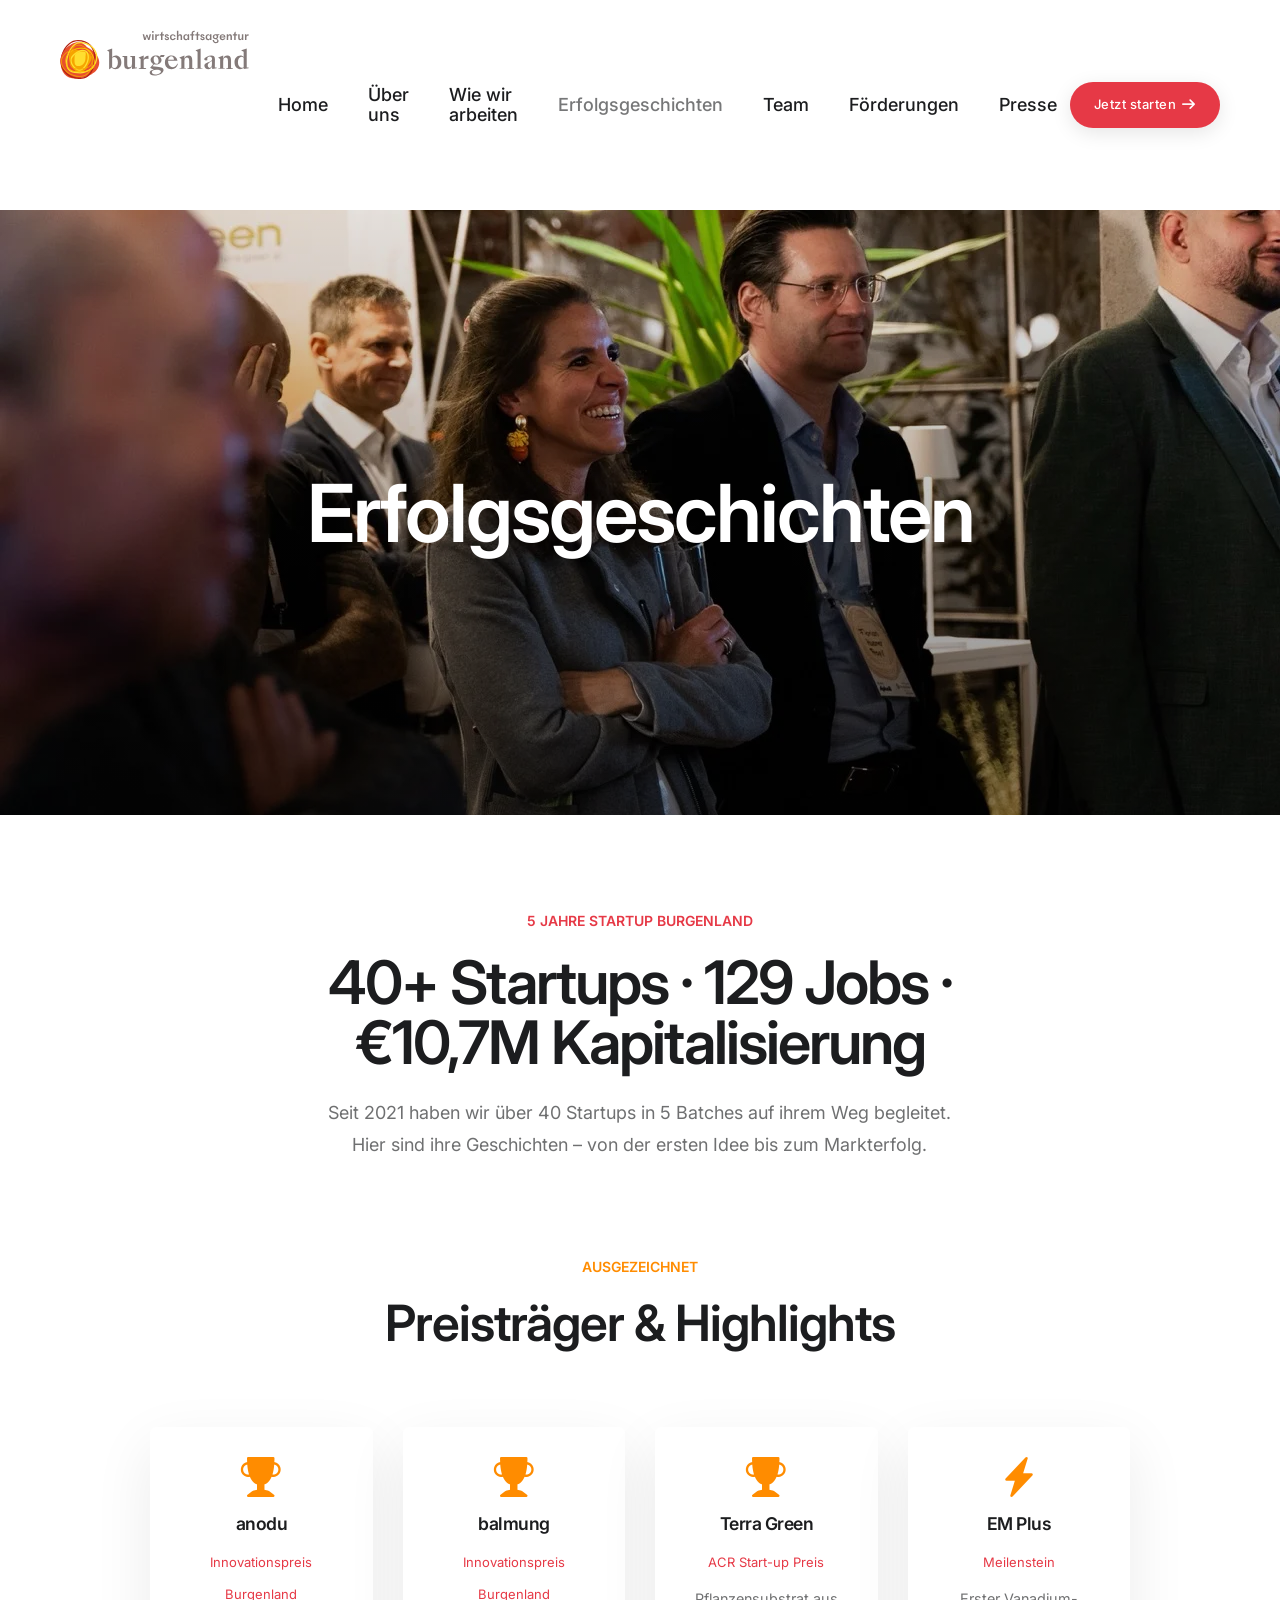
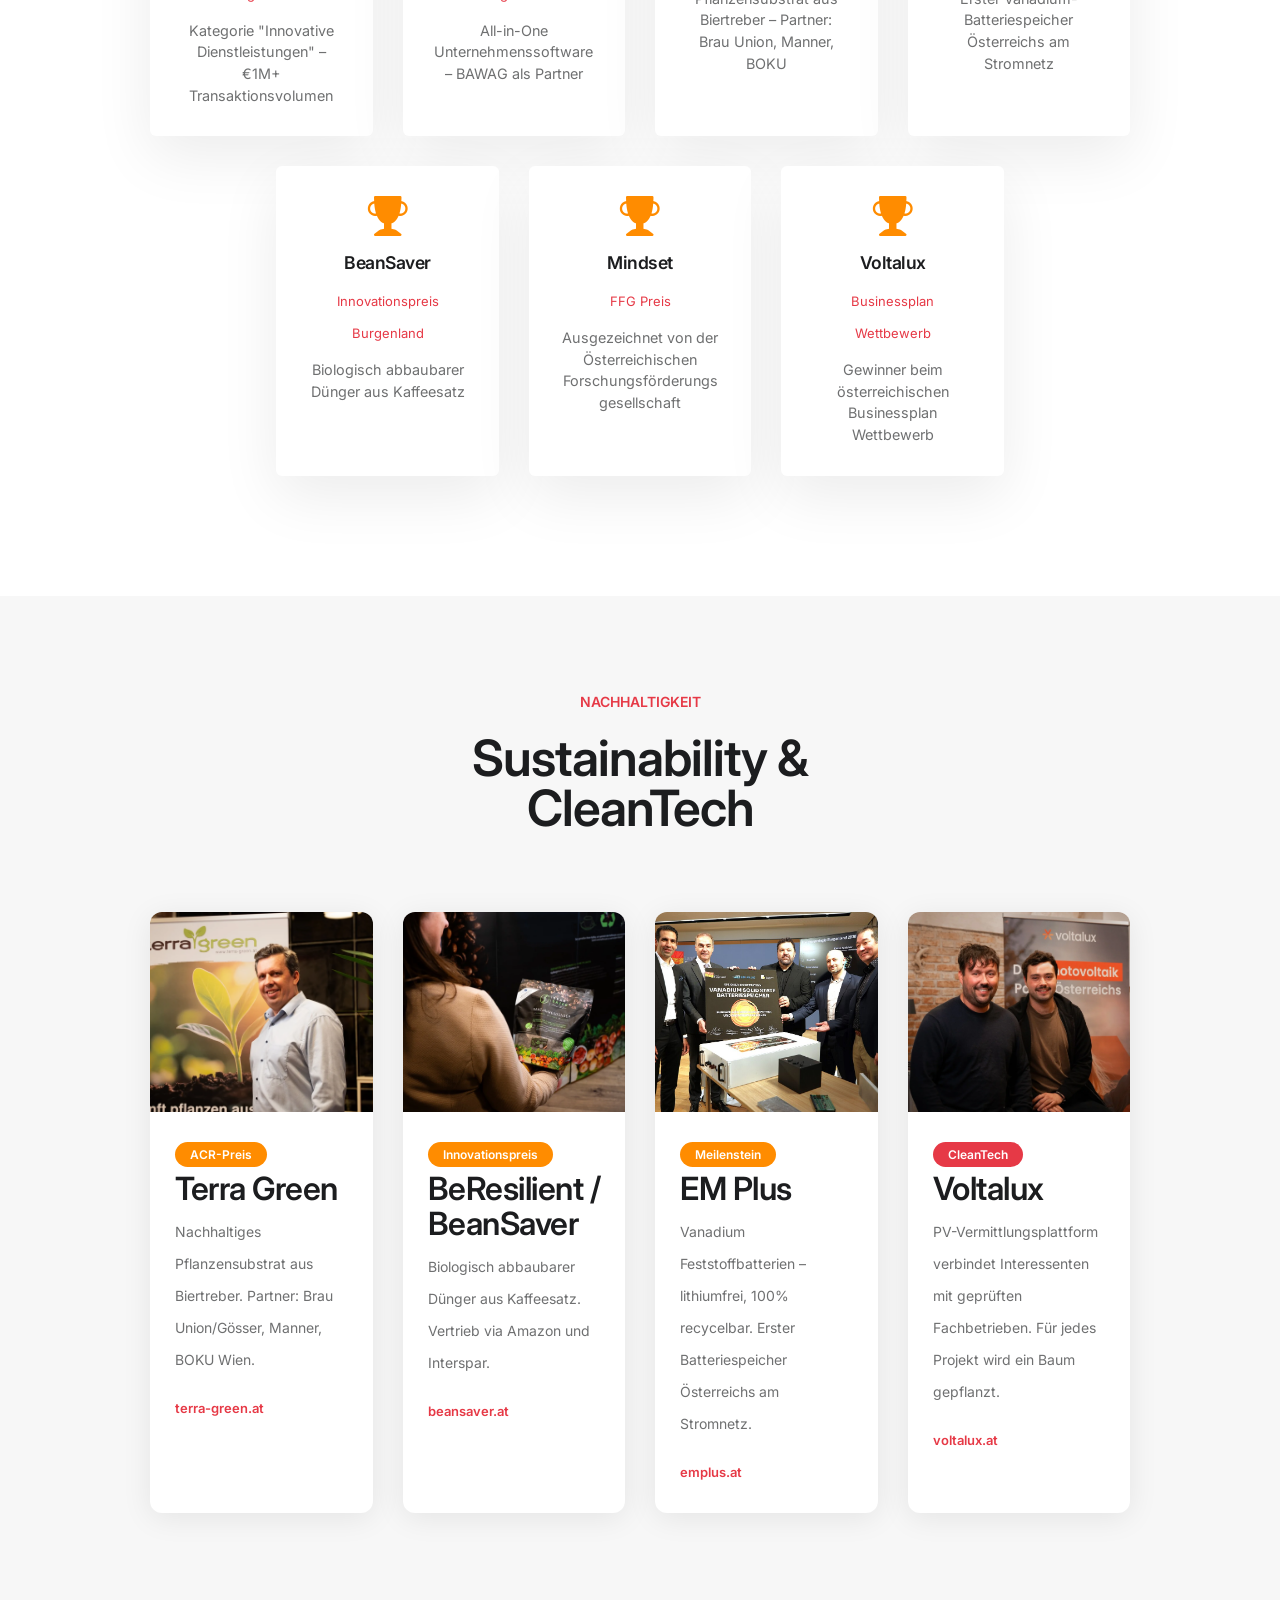
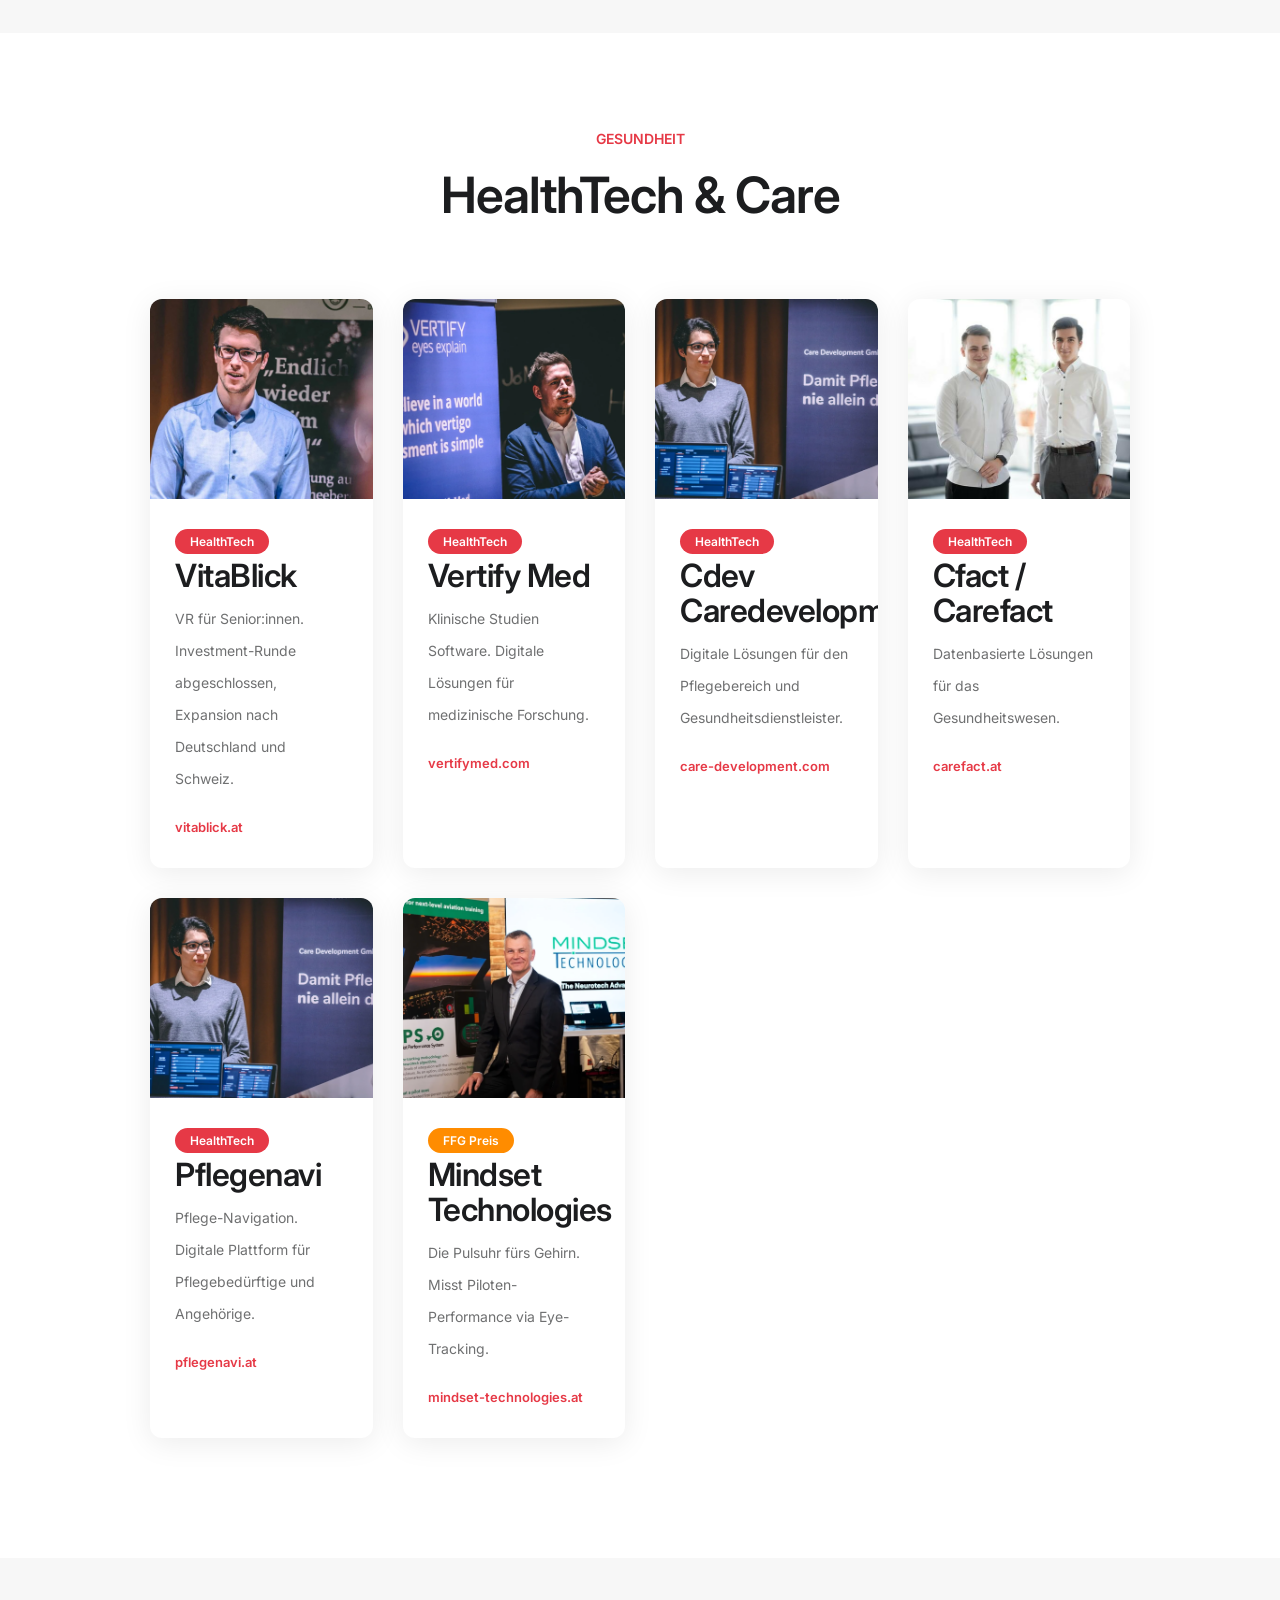
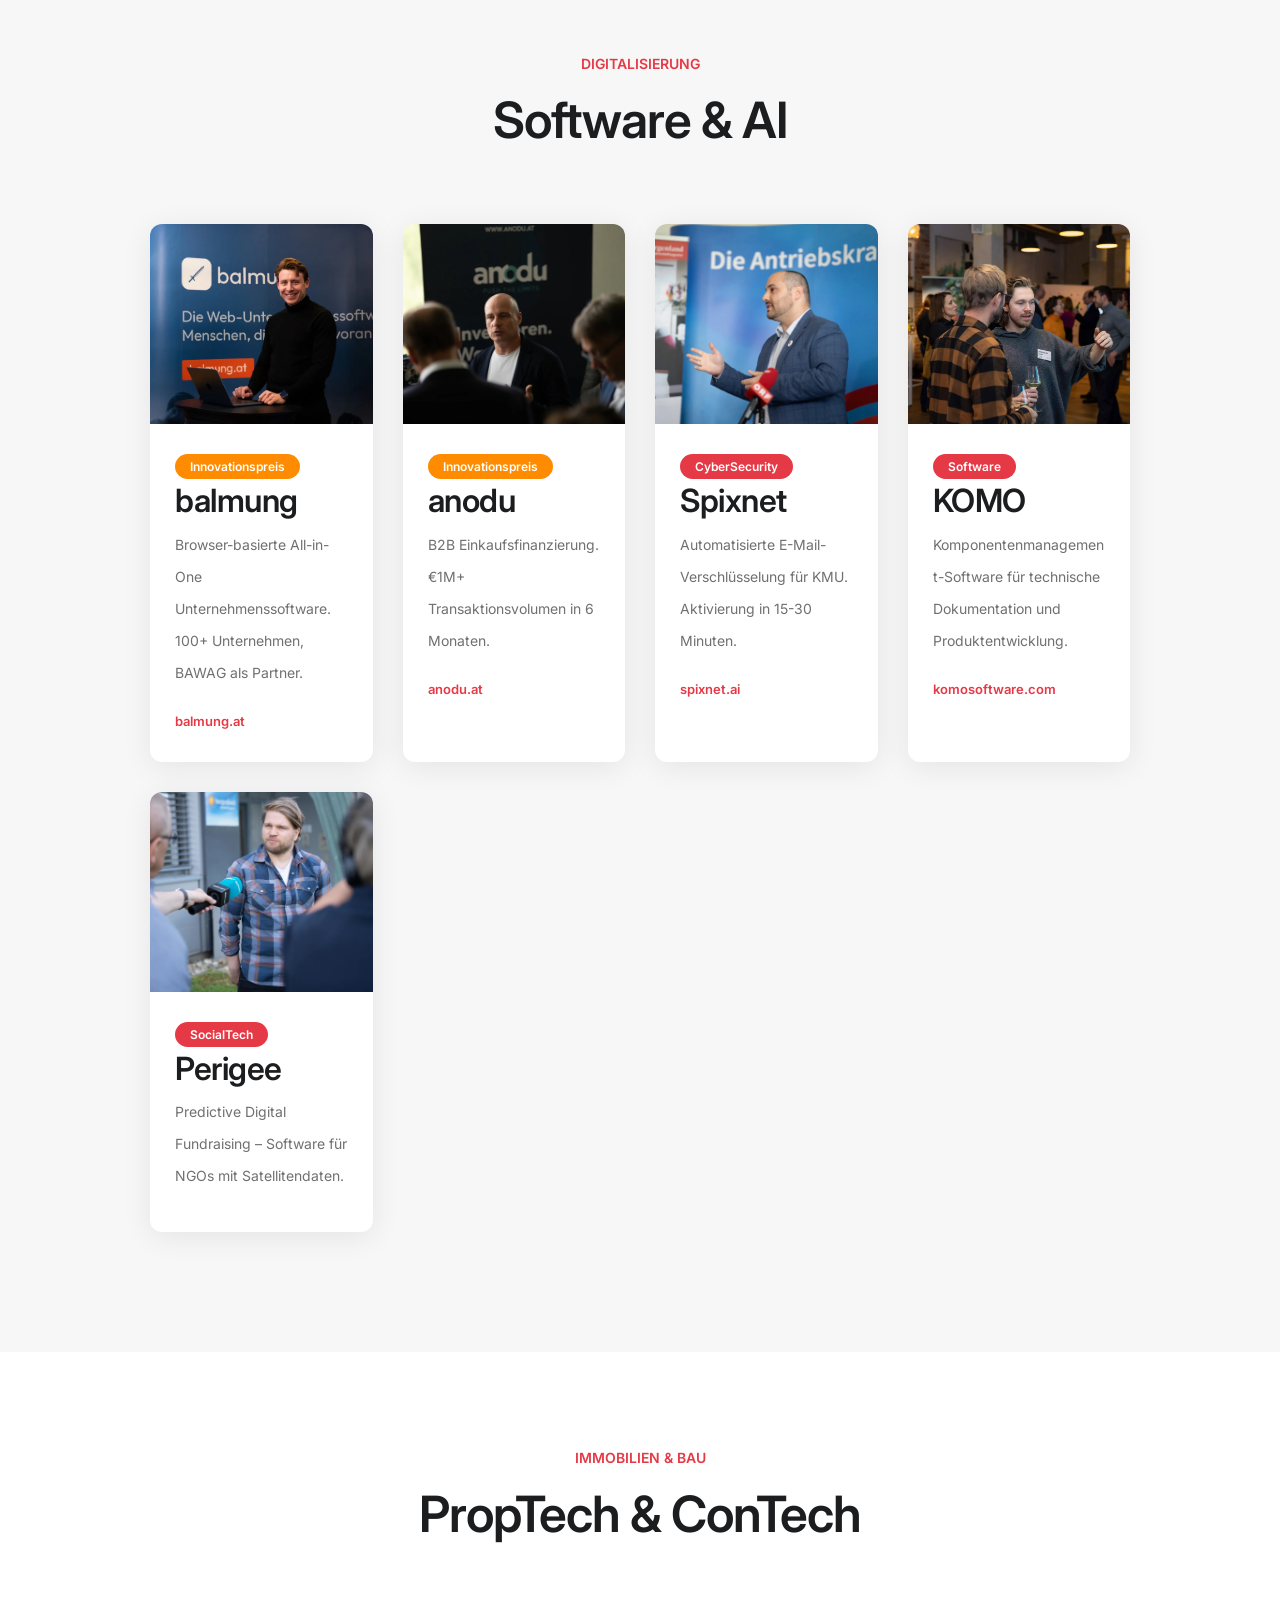
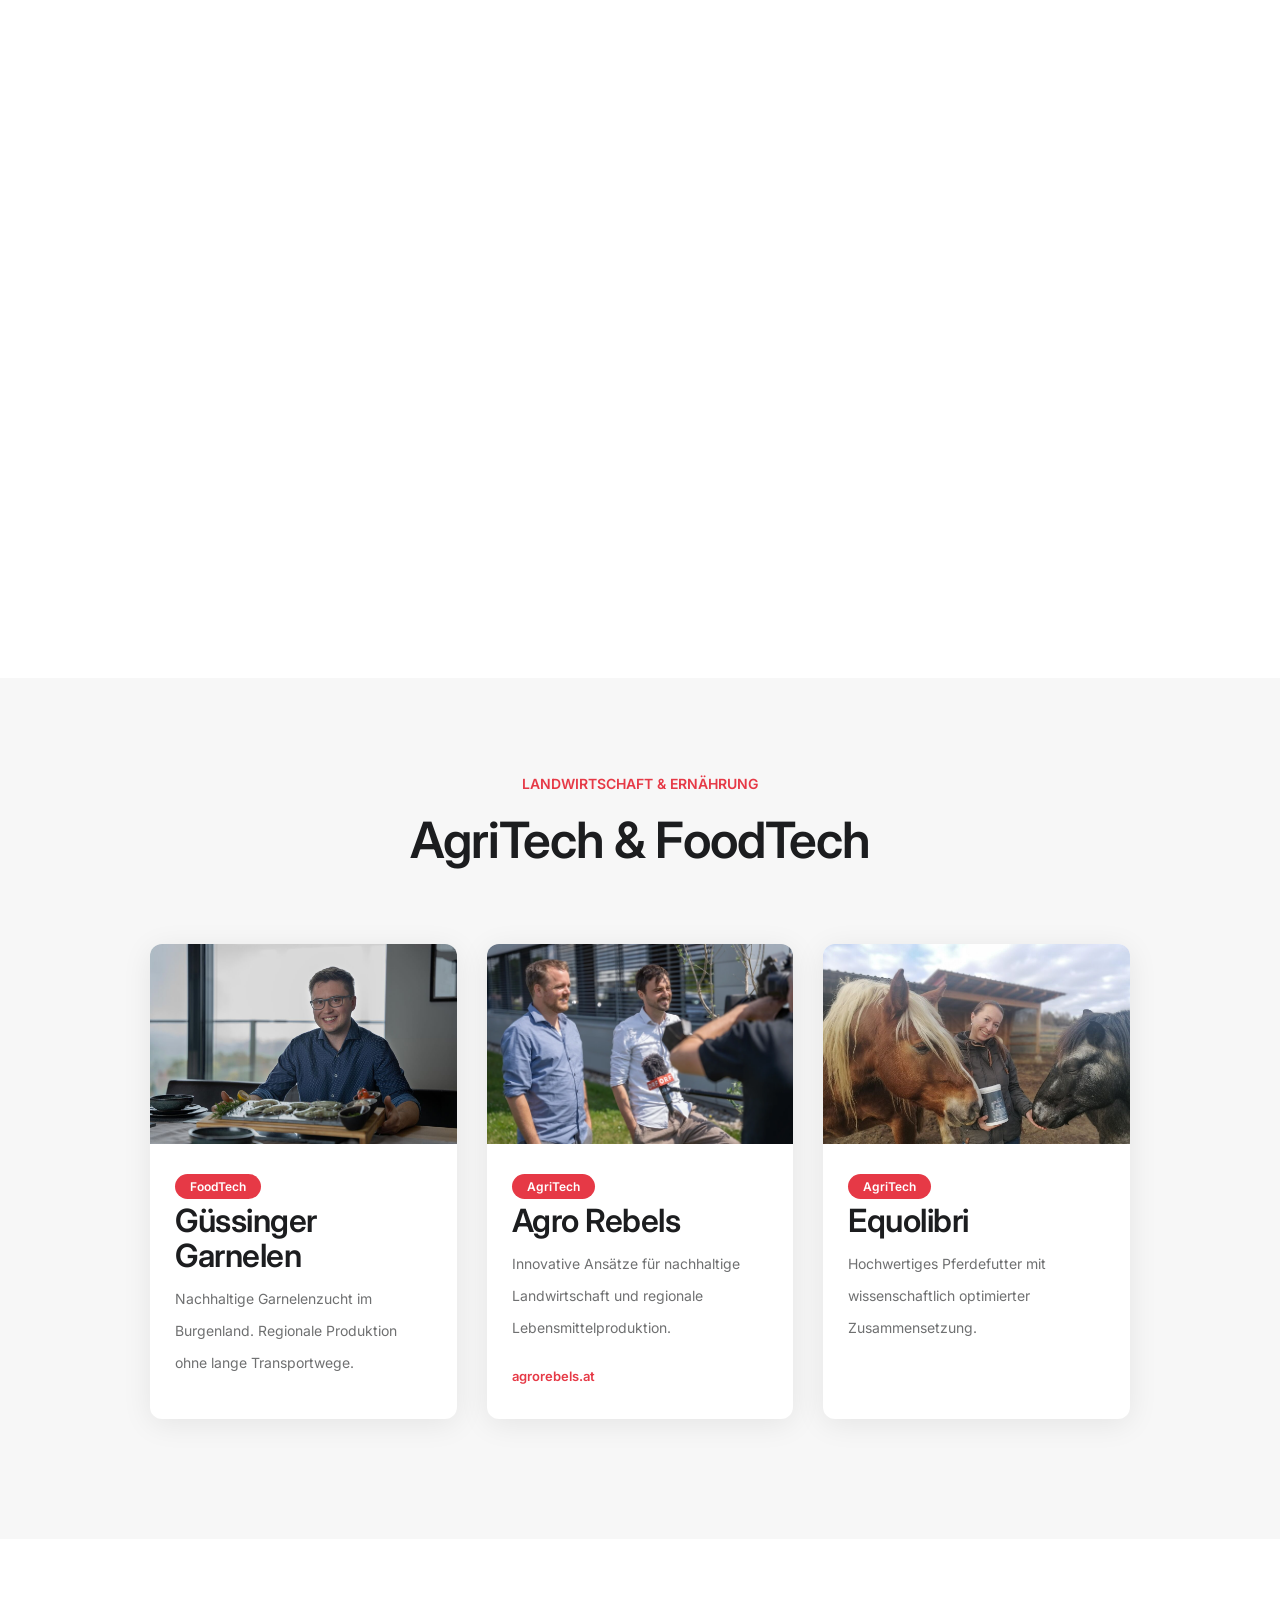
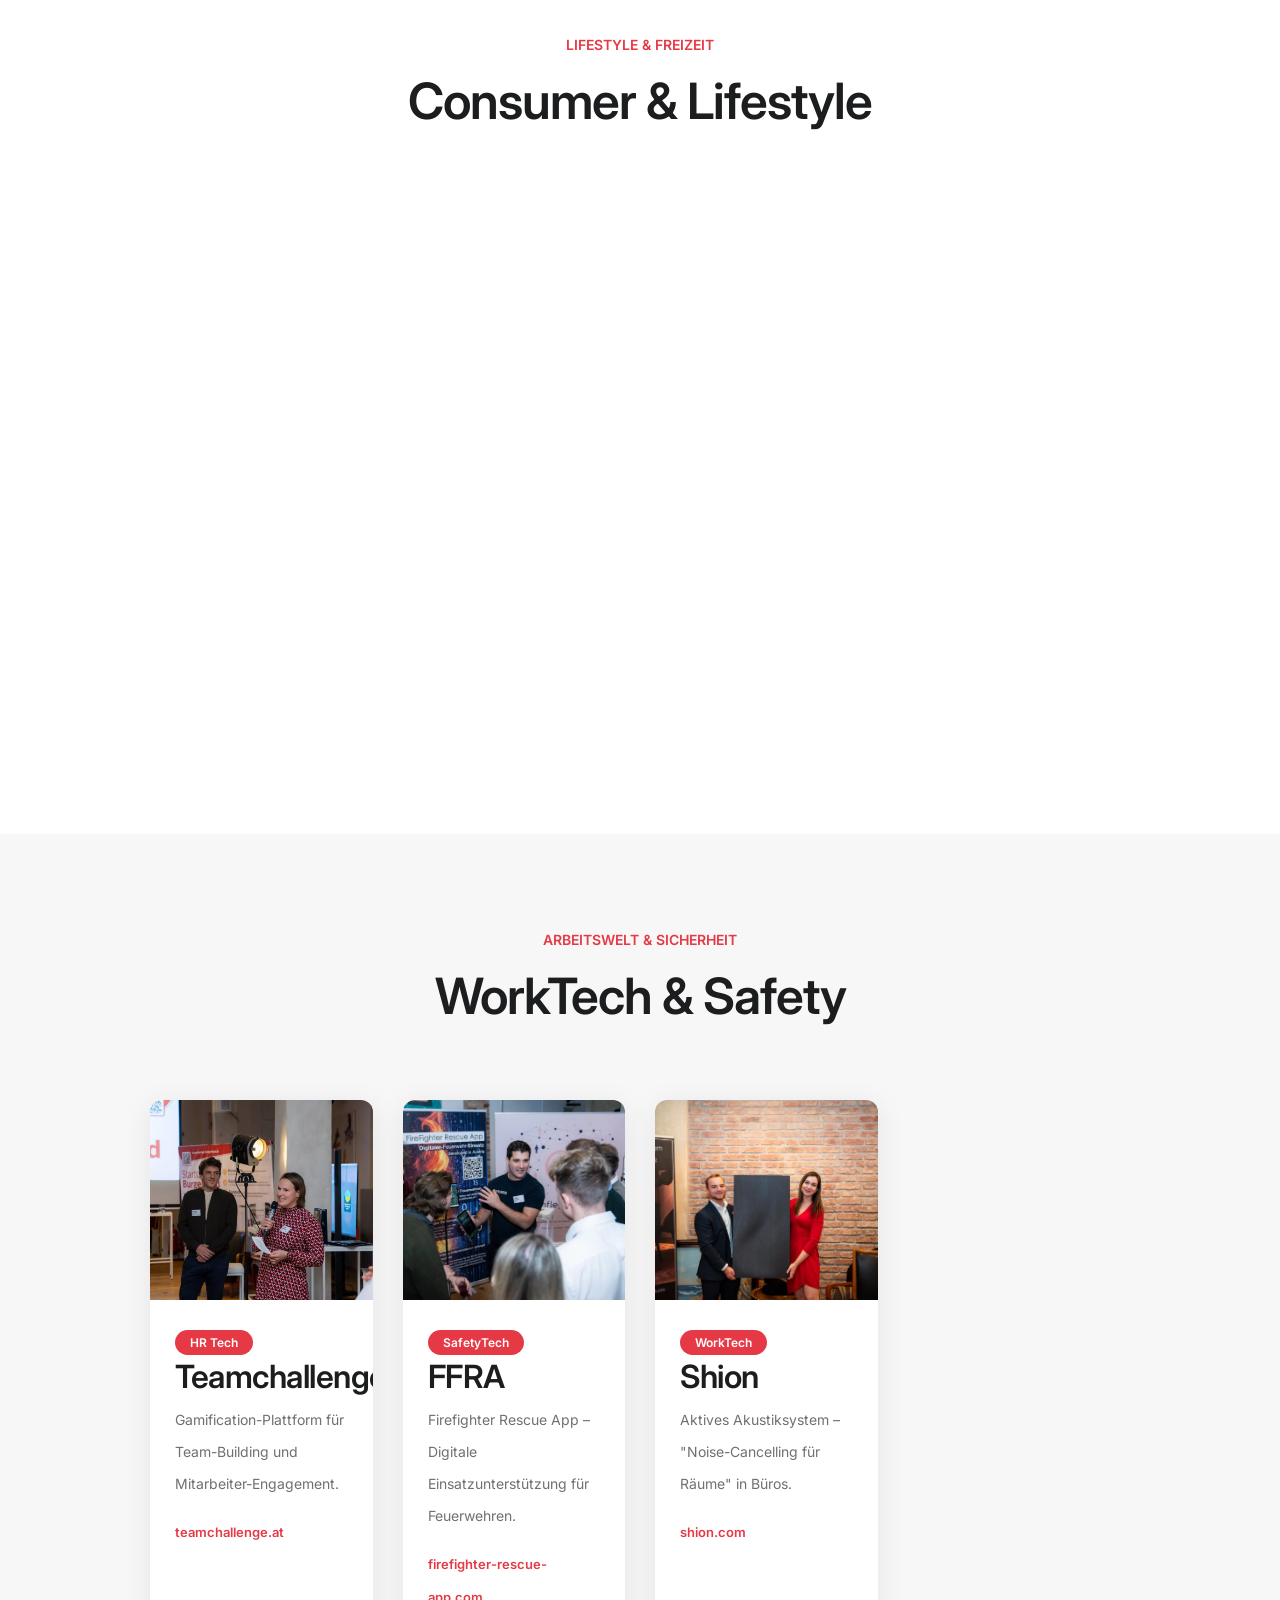
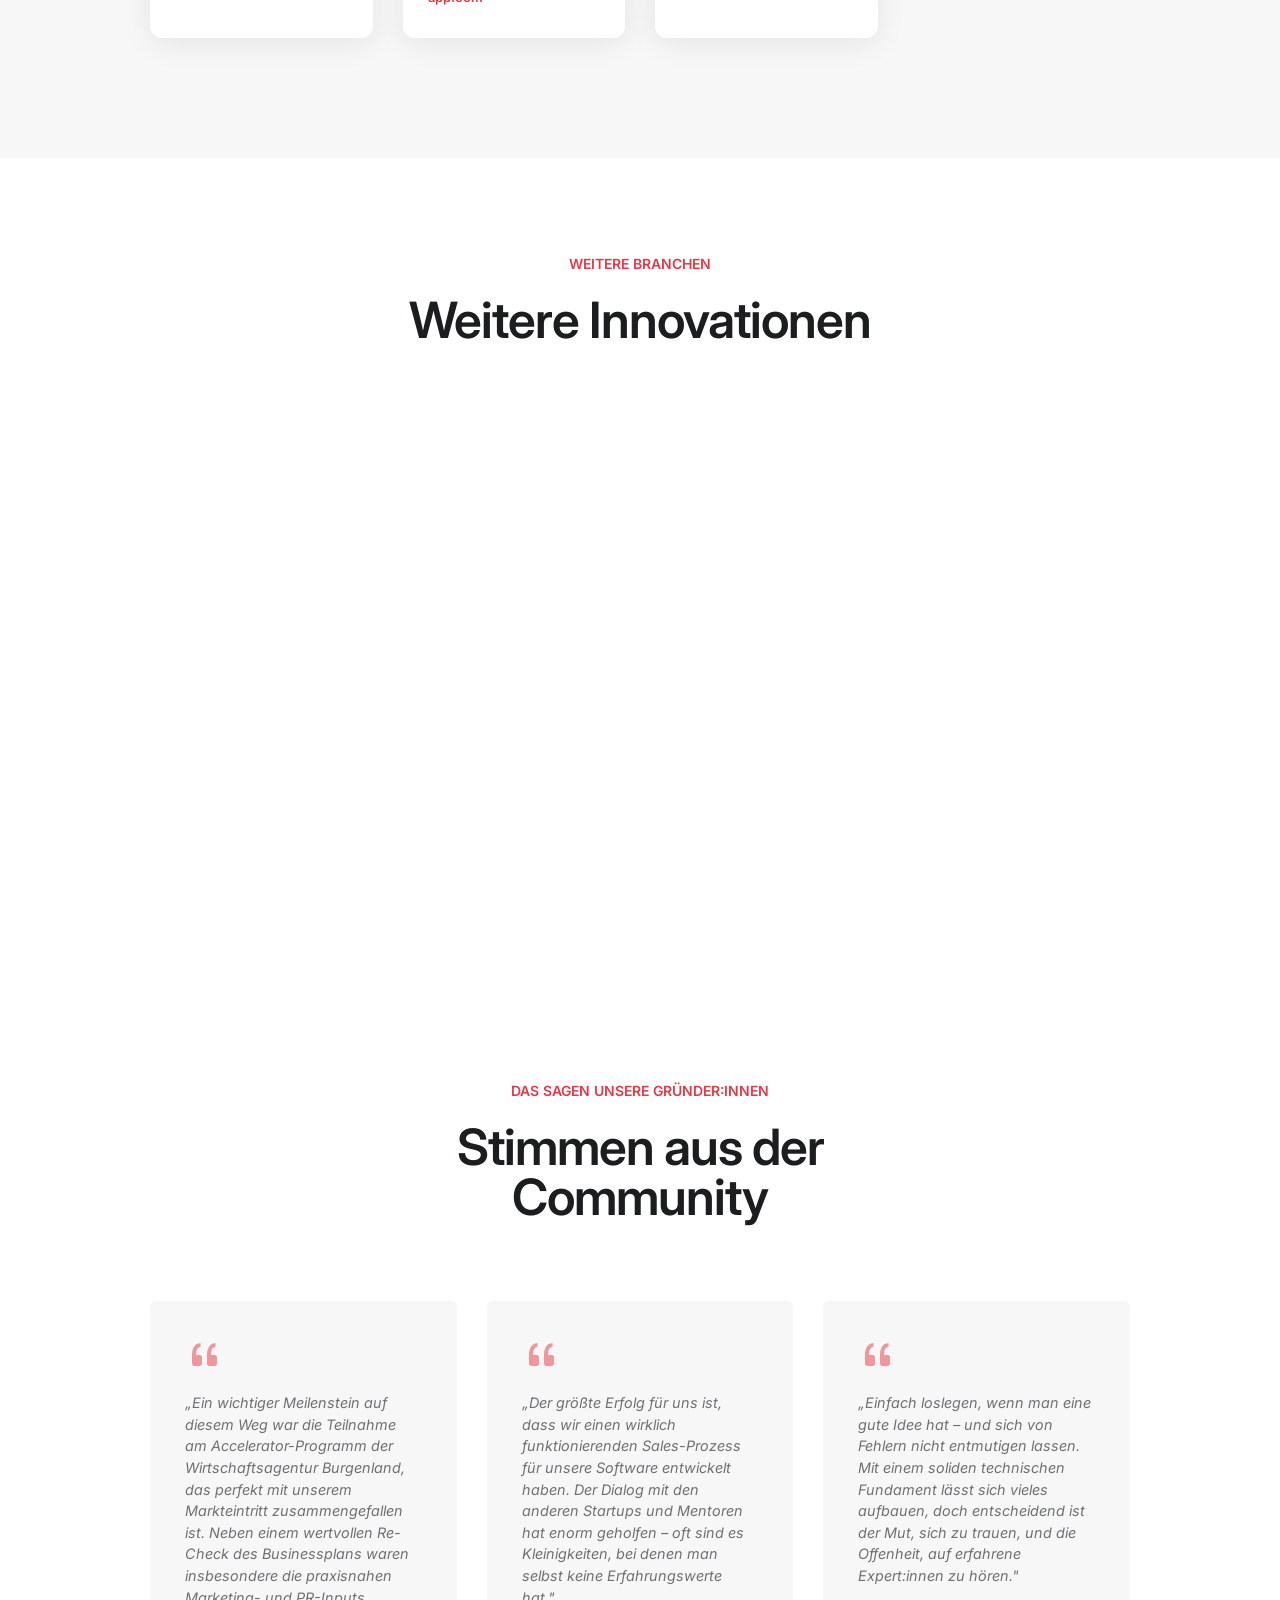
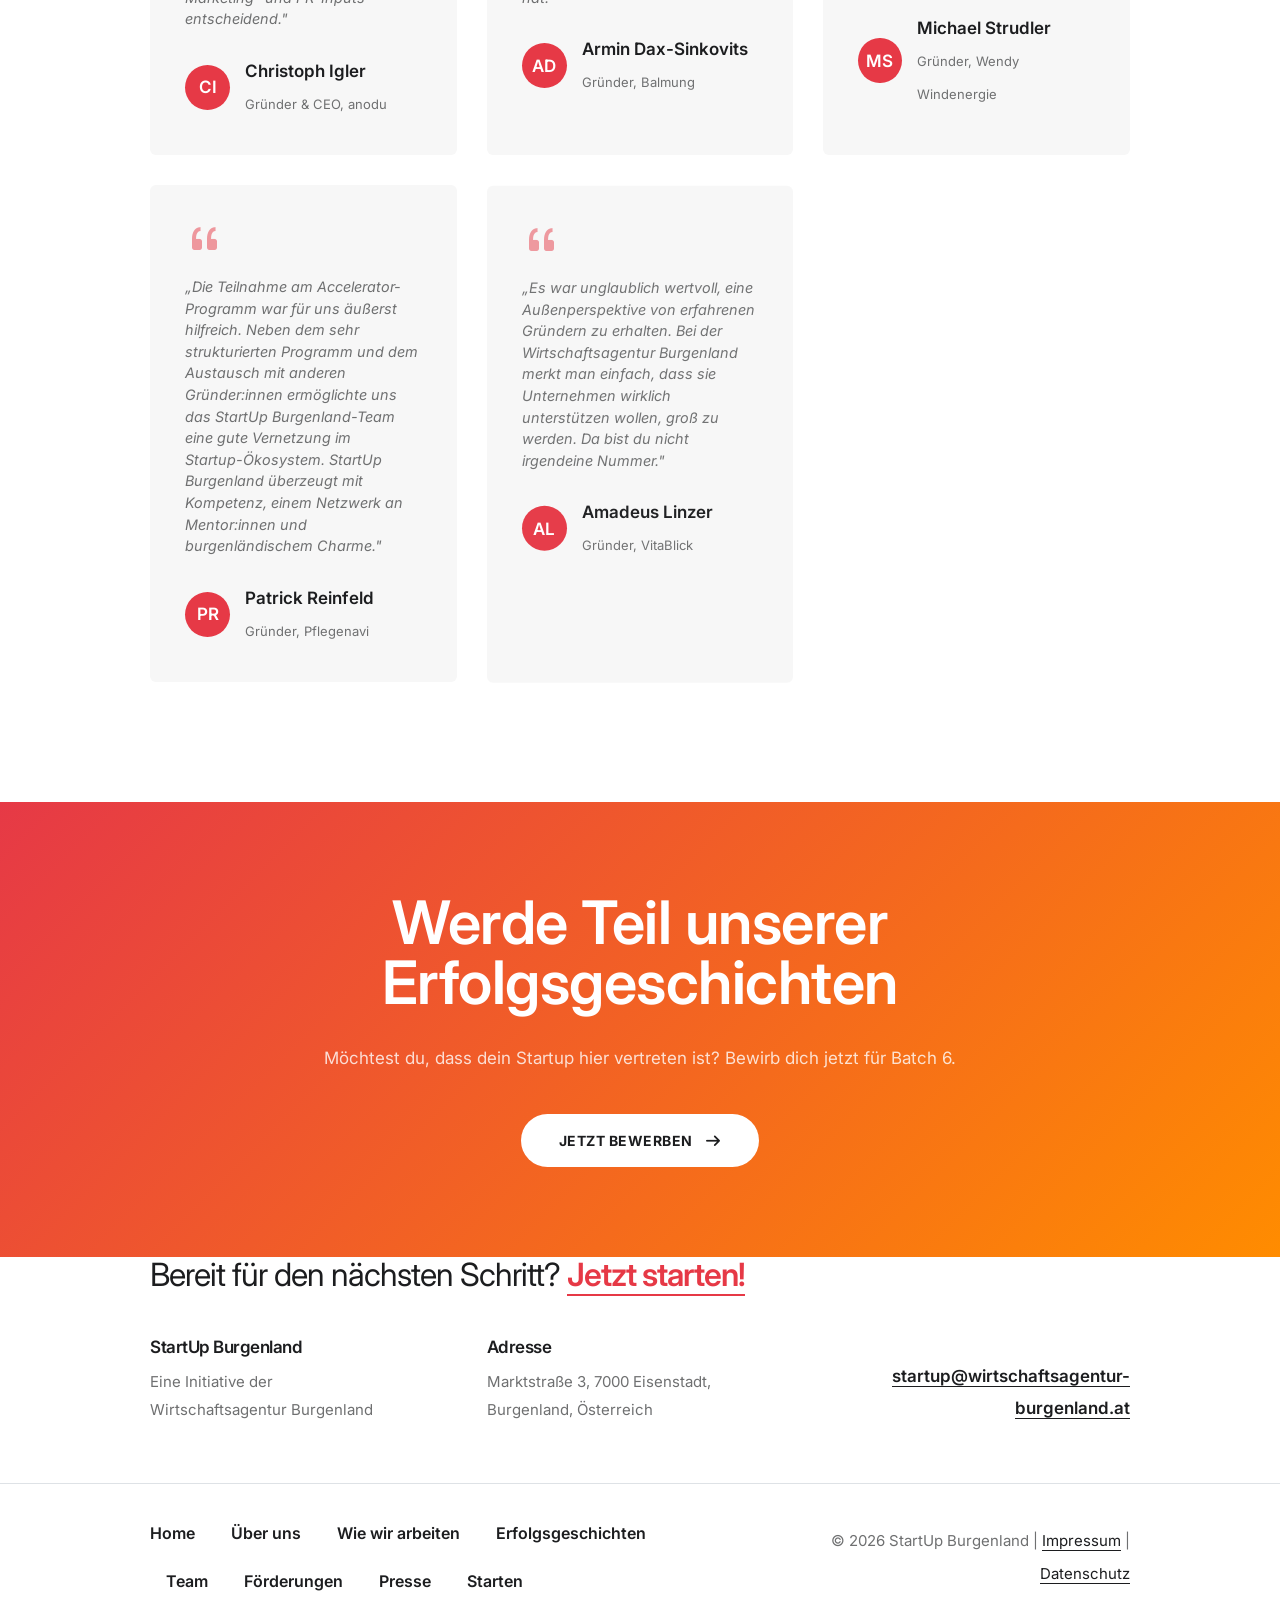
==== commit 36baa354: "Website Updates - Thematische Reorganisation & UI Fixes - Erfolgsgeschichten nach Themen statt Batch" ====
--- a/html/erfolgsgeschichten.html
+++ b/html/erfolgsgeschichten.html
@@ -16,7 +16,7 @@
         <link rel="stylesheet" href="css/responsive.css"/>
         <link rel="stylesheet" href="demos/startup-burgenland/startup-burgenland.css" />
     </head>
-    <body data-mobile-nav-style="classic" class="background-position-center-top" style="background-image: url(images/vertical-line-bg-small-medium-gray.svg)">
+    <body data-mobile-nav-style="classic" class="background-position-center-top" style="">
         <!-- start header -->
         <header>
             <nav class="navbar navbar-expand-lg header-light header-transparent bg-transparent disable-fixed">
@@ -790,5 +790,6 @@
         <script type="text/javascript" src="js/jquery.js"></script>
         <script type="text/javascript" src="js/vendors.min.js"></script>
         <script type="text/javascript" src="js/main.js"></script>
+        <script>document.querySelectorAll(".scroll-progress").forEach(function(el){el.remove();});</script>
     </body>
 </html>
--- a/html/demos/startup-burgenland/startup-burgenland.css
+++ b/html/demos/startup-burgenland/startup-burgenland.css
@@ -360,6 +360,43 @@
     white-space: nowrap;
 }
 
+/* Funding cards - responsive font size and centering */
+.bg-gradient-sb .bg-white {
+    text-align: center !important;
+    display: flex;
+    flex-direction: column;
+    align-items: center;
+    justify-content: center;
+}
+
+.bg-gradient-sb .bg-white .fs-45,
+section.bg-gradient-sb .fs-45 {
+    font-size: 2rem !important;
+    white-space: nowrap;
+    text-align: center !important;
+    width: 100%;
+}
+
+.bg-gradient-sb .bg-white h5,
+.bg-gradient-sb .bg-white p {
+    text-align: center !important;
+    width: 100%;
+}
+
+@media (min-width: 992px) {
+    .bg-gradient-sb .bg-white .fs-45,
+    section.bg-gradient-sb .fs-45 {
+        font-size: 2.25rem !important;
+    }
+}
+
+@media (min-width: 1200px) {
+    .bg-gradient-sb .bg-white .fs-45,
+    section.bg-gradient-sb .fs-45 {
+        font-size: 2.5rem !important;
+    }
+}
+
 /* Prevent word breaks in lists and card content */
 .list-style-02 li,
 .bg-white li,
@@ -379,10 +416,13 @@
 
 /* Card content overflow fix - only for actual cards, not sections */
 .box-shadow-quadruple-large.bg-white,
-.box-shadow-quadruple-large.border-radius-6px,
-section .row .col .bg-white,
-section .row .col .bg-very-light-gray {
+.box-shadow-quadruple-large.border-radius-6px {
     overflow: hidden;
+}
+
+/* Funding cards should NOT have overflow hidden */
+.bg-gradient-sb .bg-white {
+    overflow: visible !important;
 }
 
 /* Card titles - smaller on mobile for better fit */
@@ -496,15 +536,42 @@
     color: var(--sb-red);
 }
 
-/* Scroll progress - completely hidden to avoid glitch */
+/* Remove any background vertical lines */
+body {
+    background-image: none !important;
+}
+
+/* Scroll progress - completely hidden and removed */
 .scroll-progress,
 .scroll-progress.d-xxl-block,
 .scroll-progress.d-none.d-xxl-block,
-div.scroll-progress {
+.scroll-progress.visible,
+div.scroll-progress,
+[class*="scroll-progress"],
+[class*="scroll-line"],
+[class*="scroll-point"],
+.scroll-line,
+.scroll-point,
+.scroll-top,
+.scroll-text {
     display: none !important;
     visibility: hidden !important;
     opacity: 0 !important;
     pointer-events: none !important;
+    width: 0 !important;
+    height: 0 !important;
+    max-width: 0 !important;
+    max-height: 0 !important;
+    overflow: hidden !important;
+    position: absolute !important;
+    left: -9999px !important;
+    top: -9999px !important;
+    transform: scale(0) !important;
+}
+
+/* Hide any fixed right-side vertical elements */
+body > div[style*="position: fixed"][style*="right"] {
+    display: none !important;
 }
 
 /* Links */
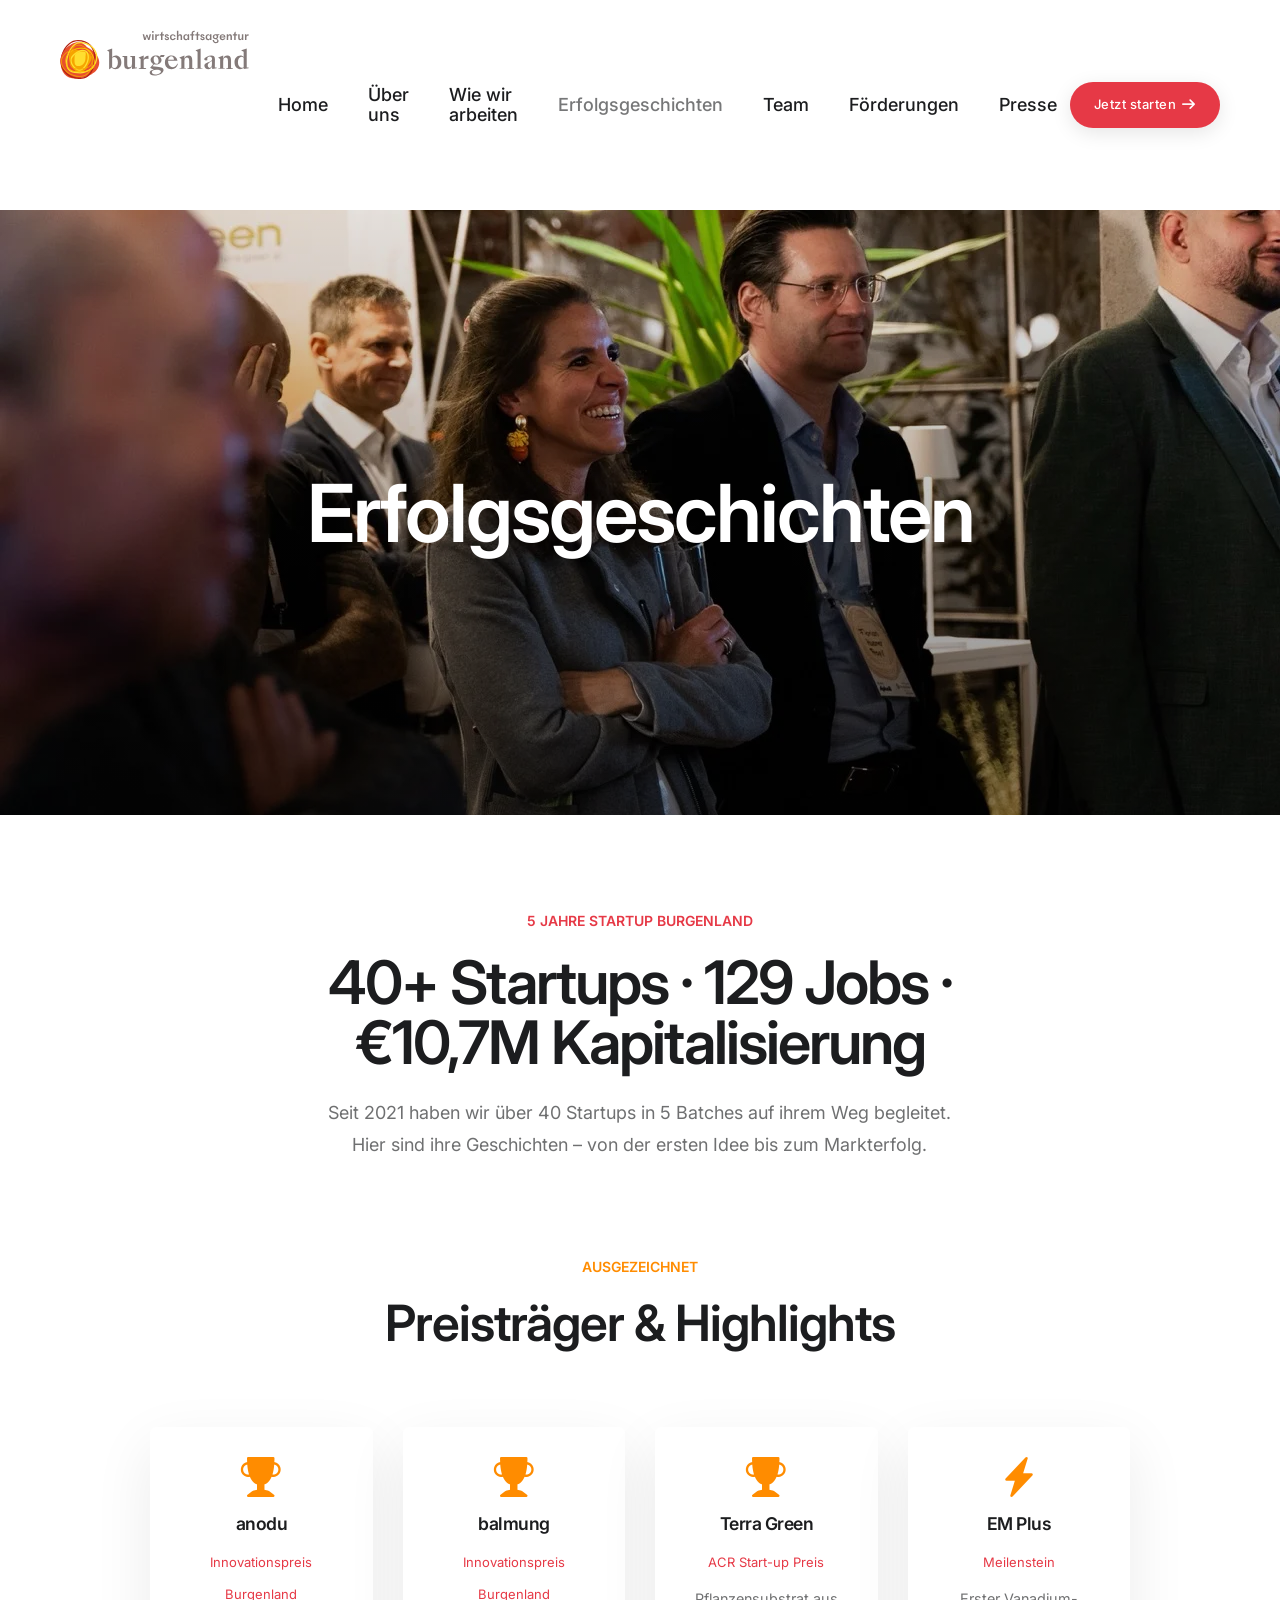
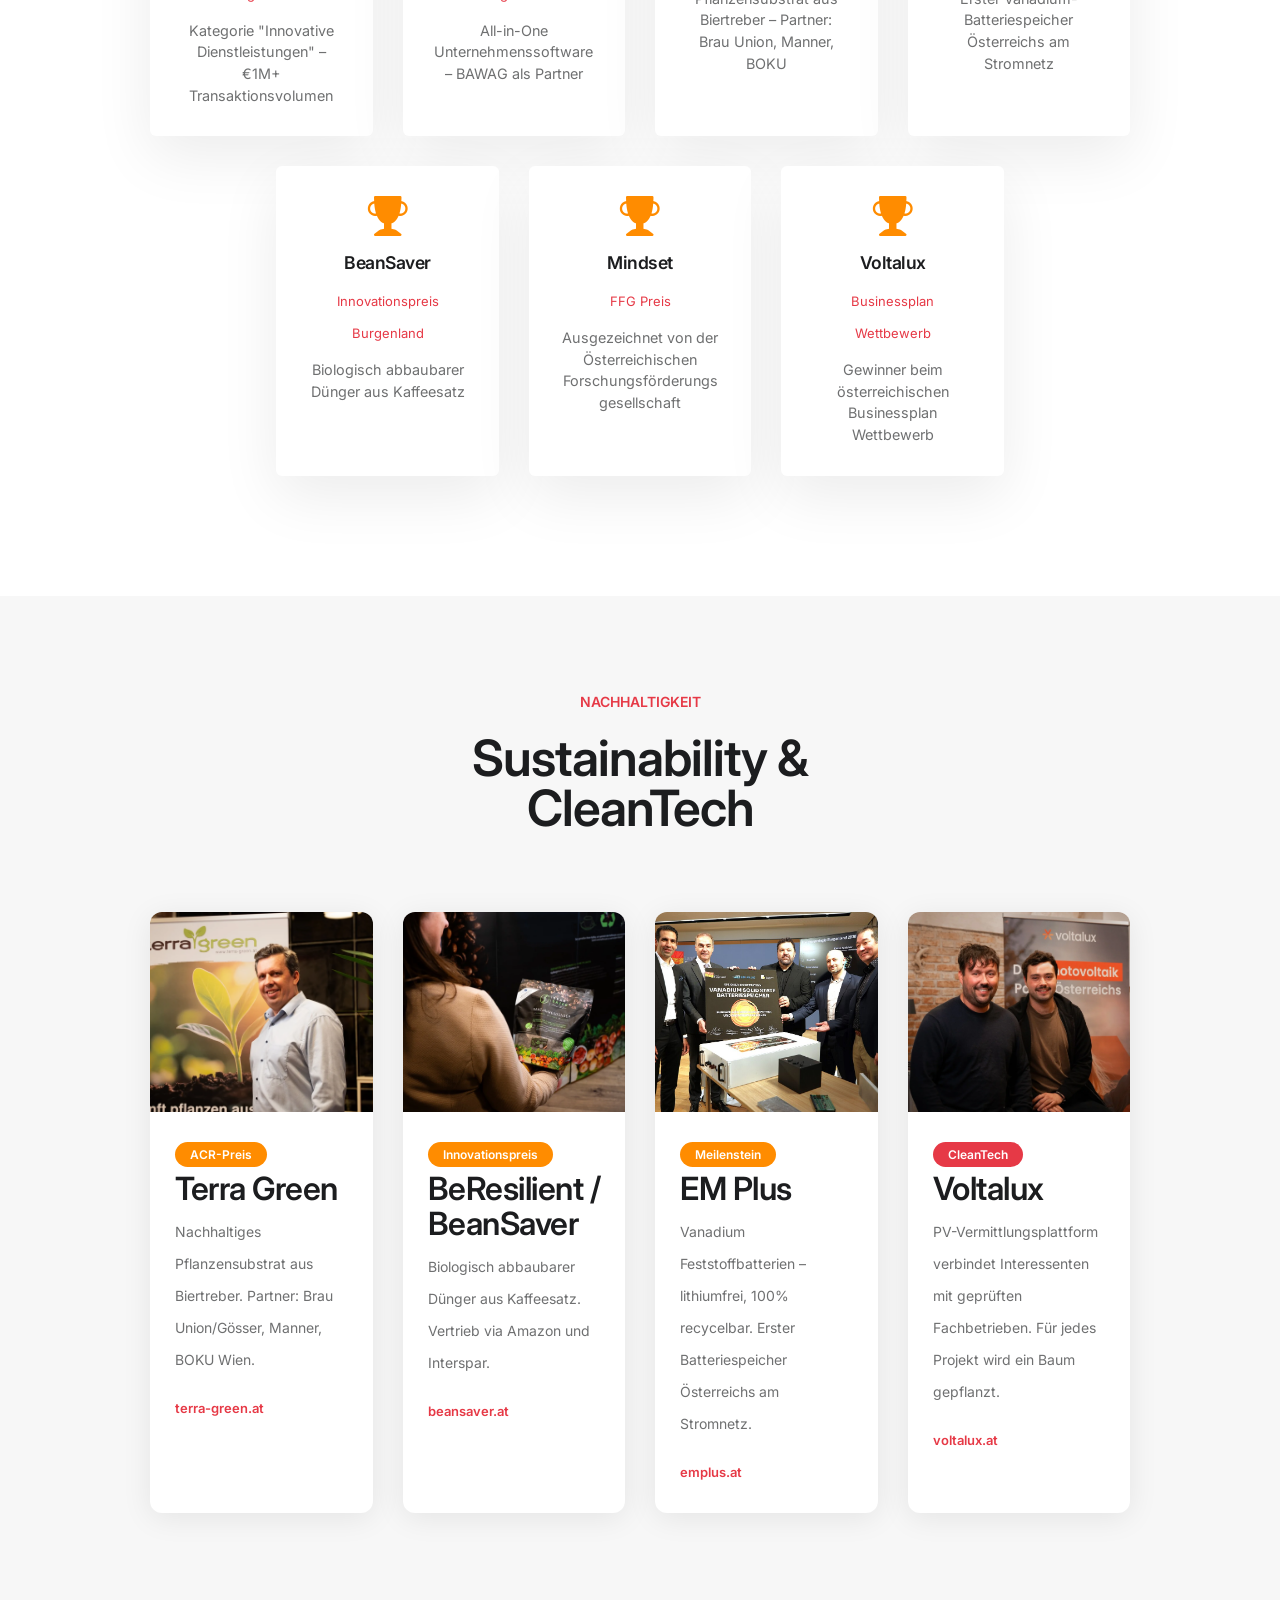
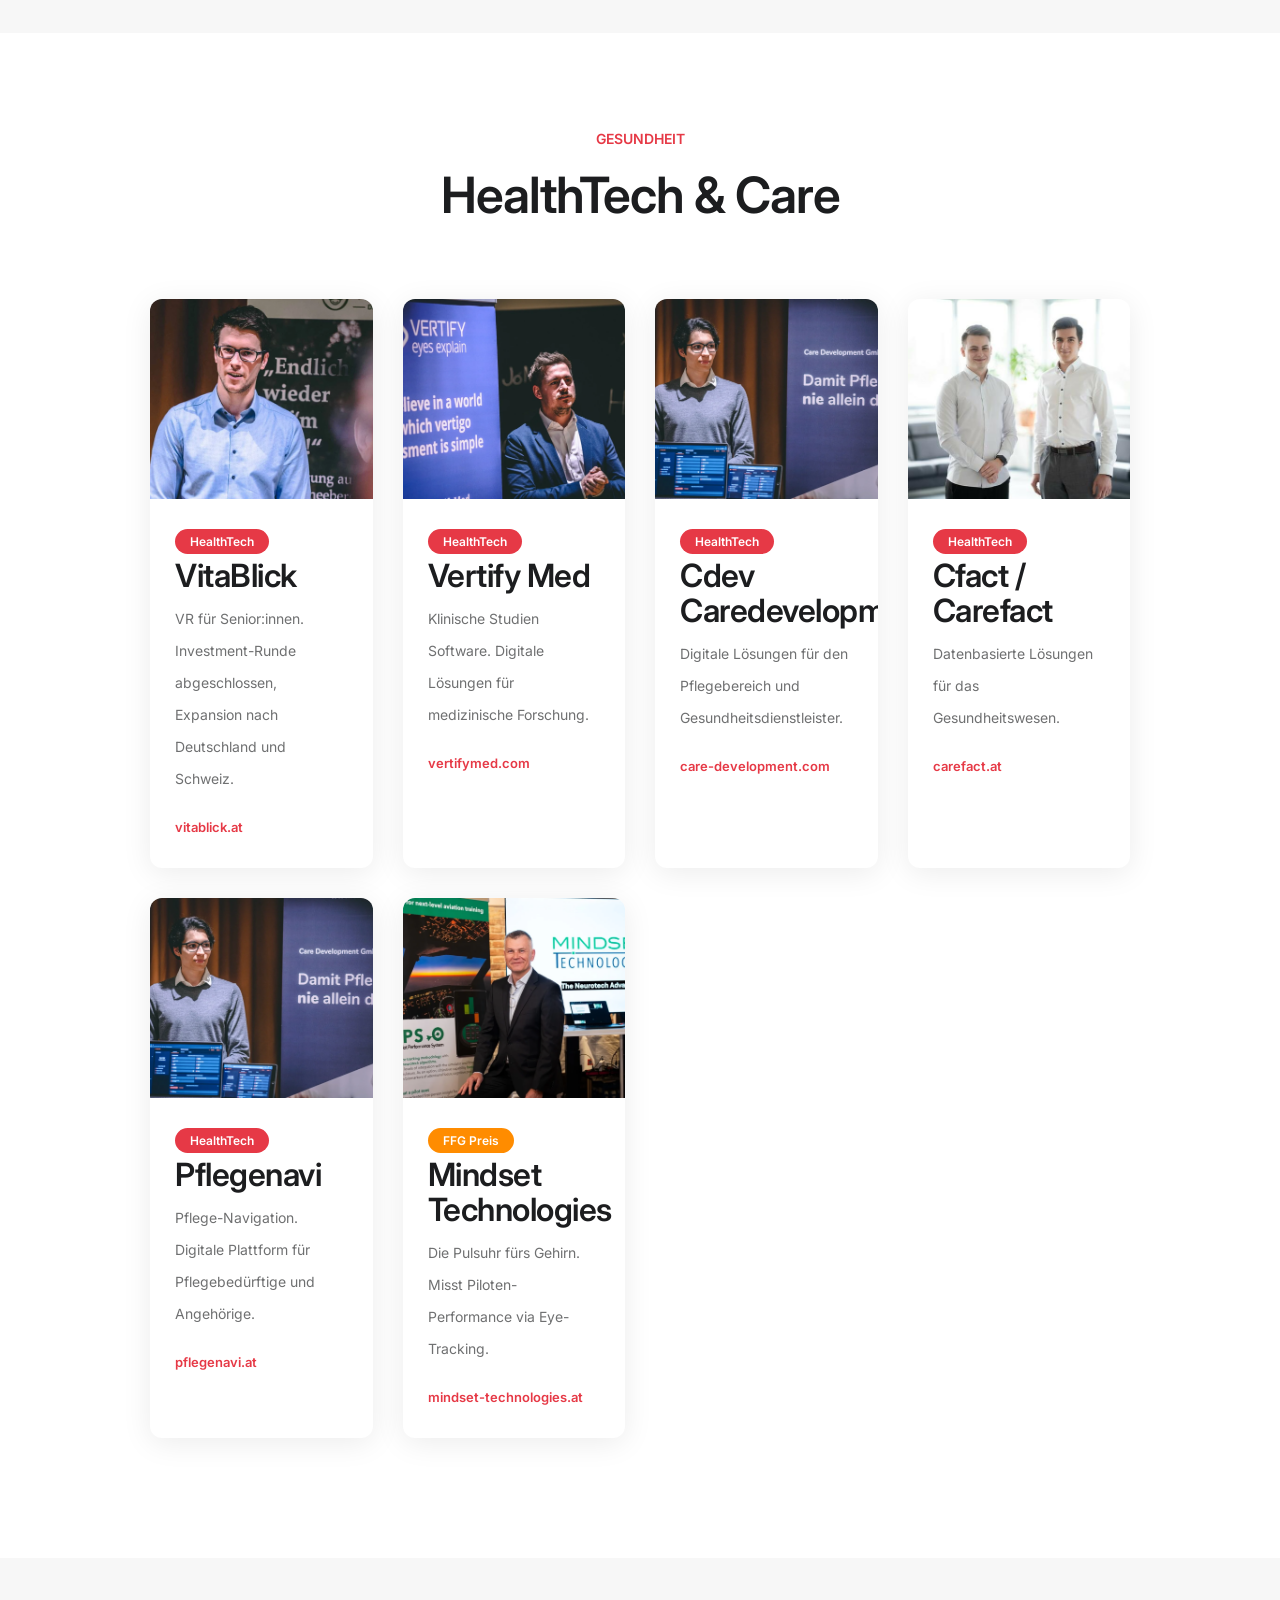
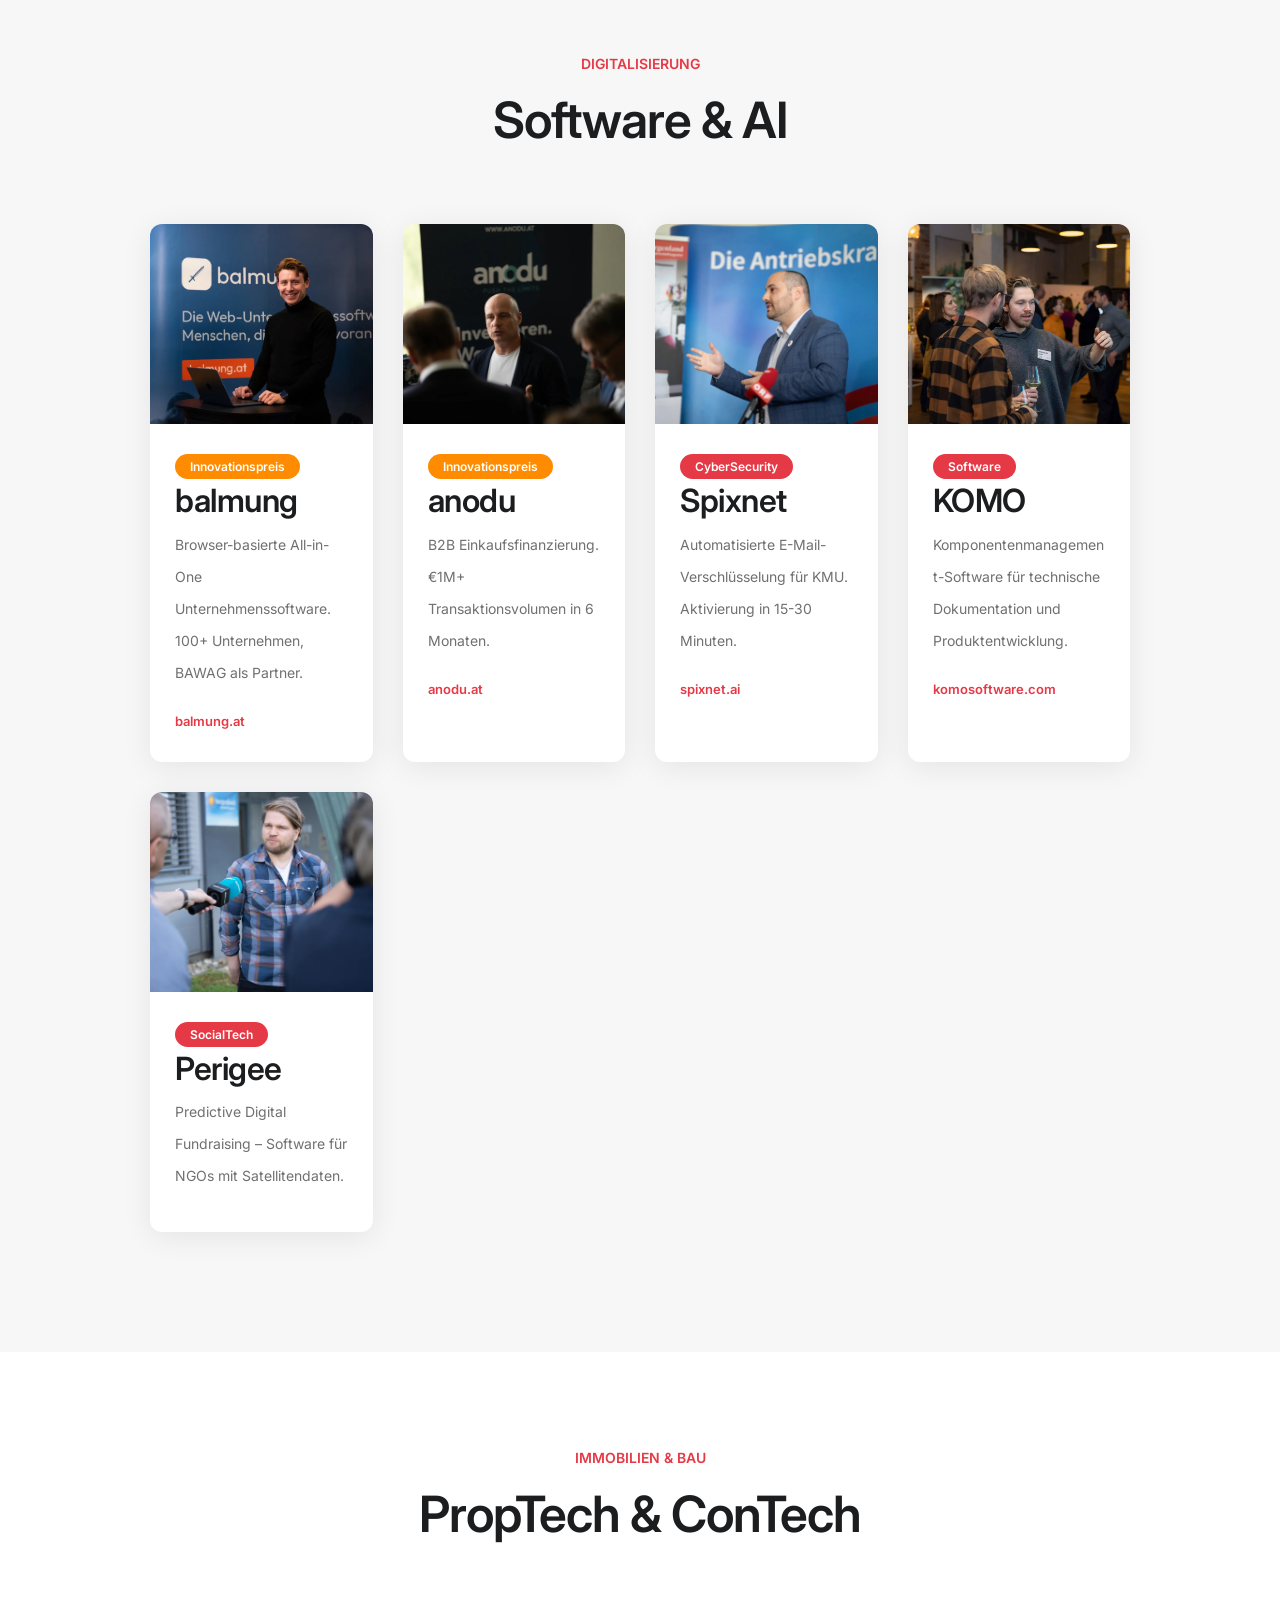
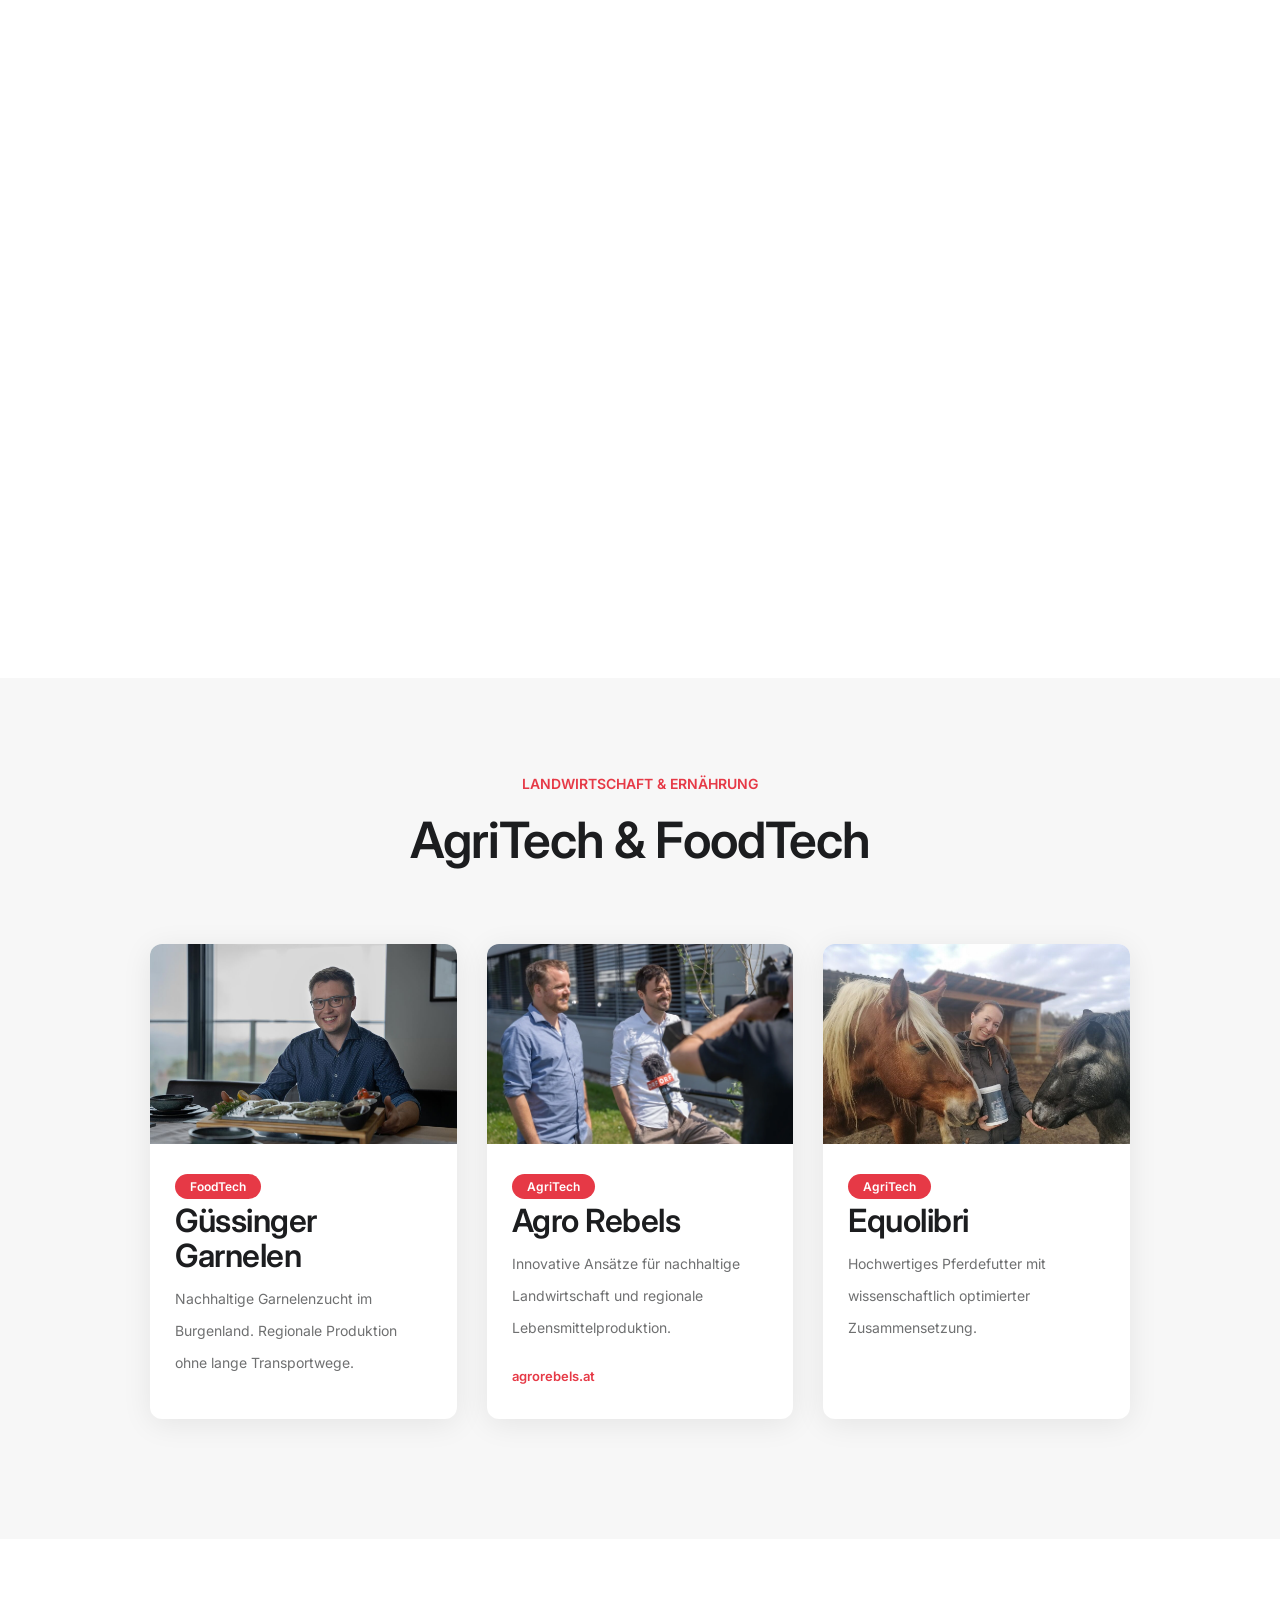
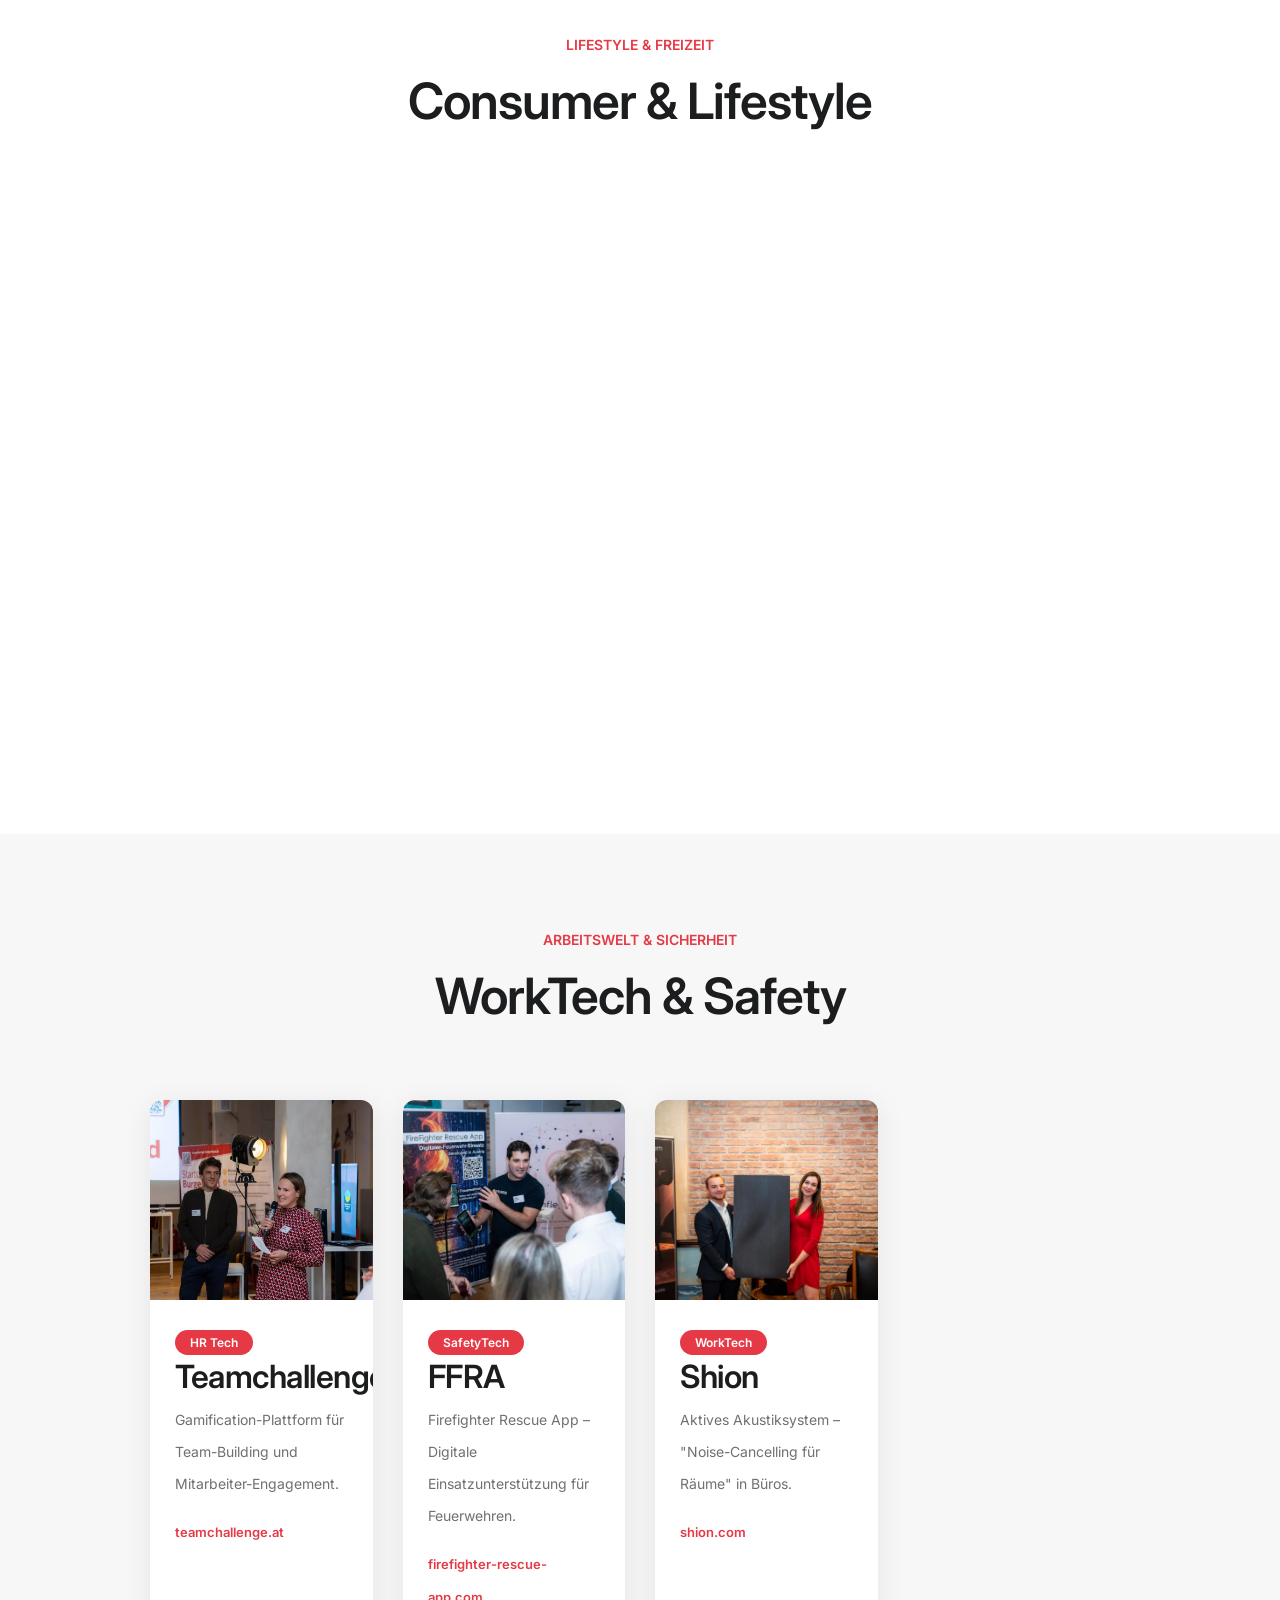
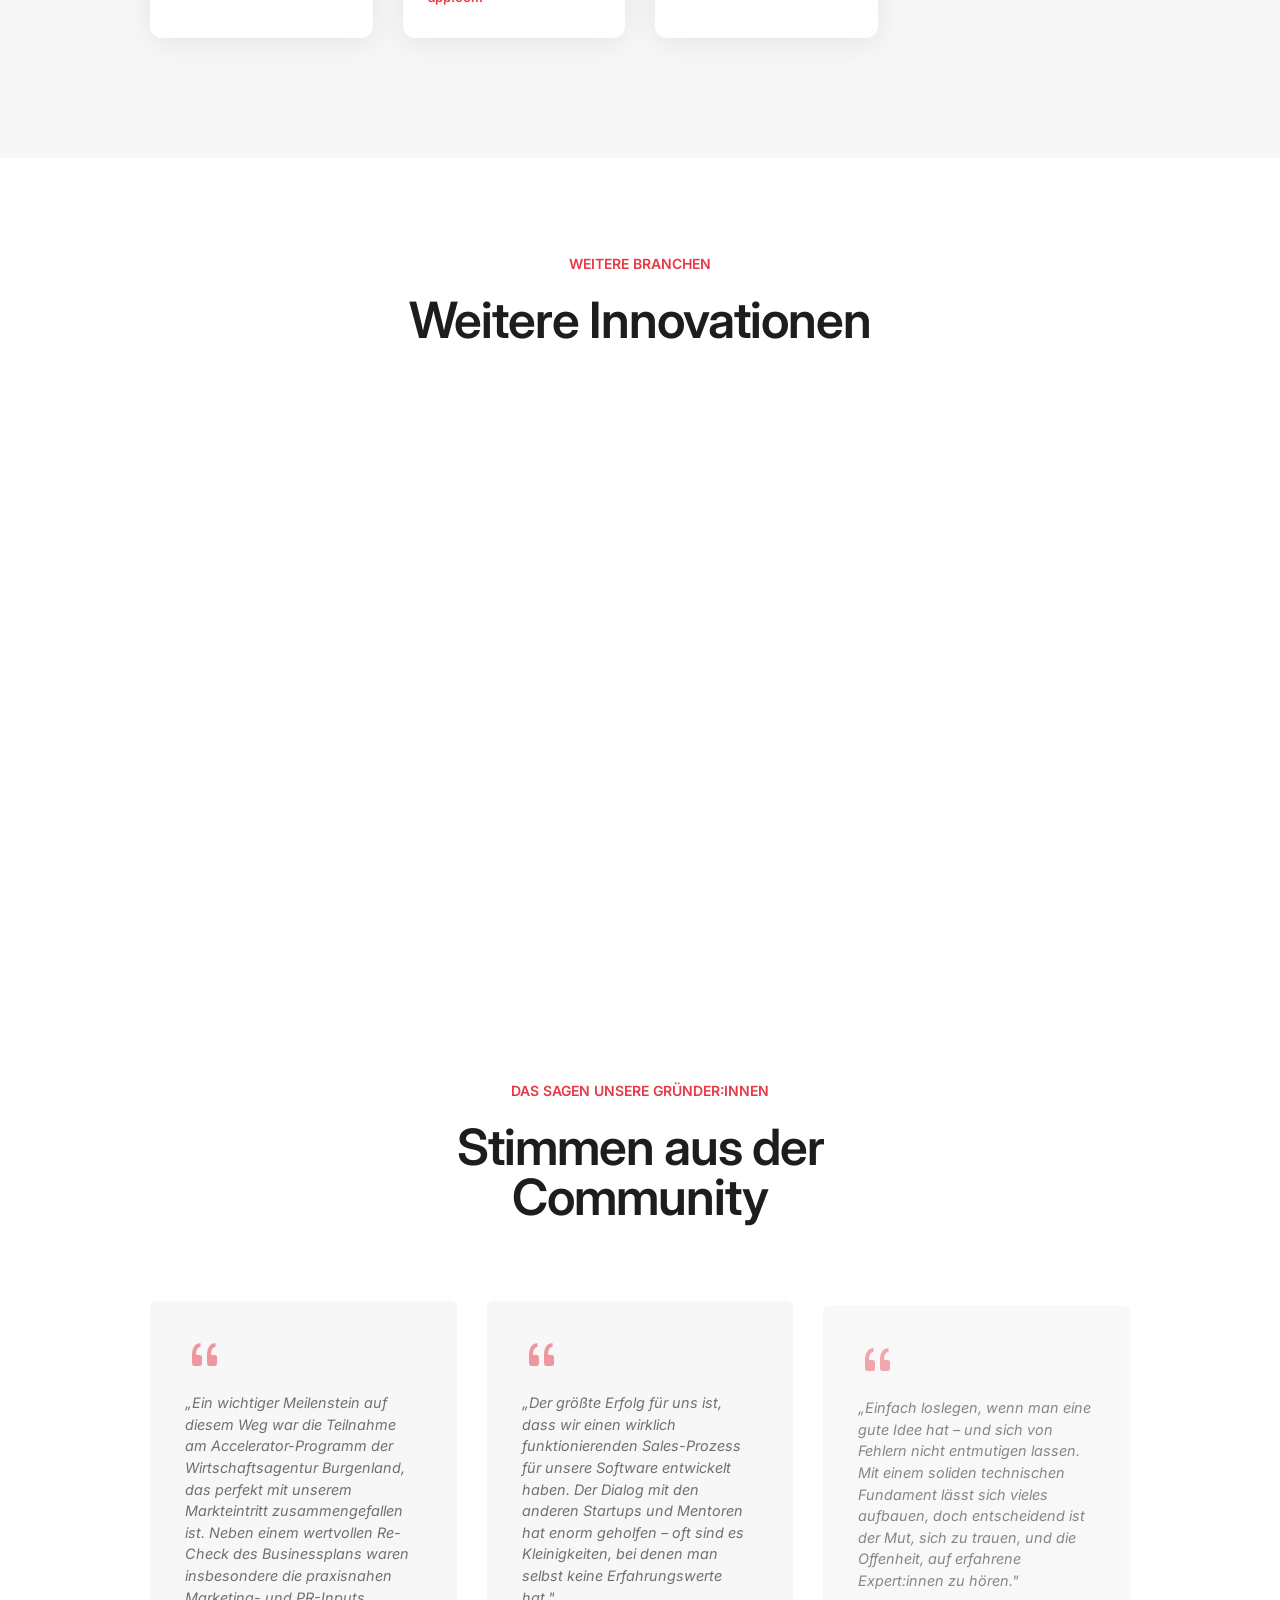
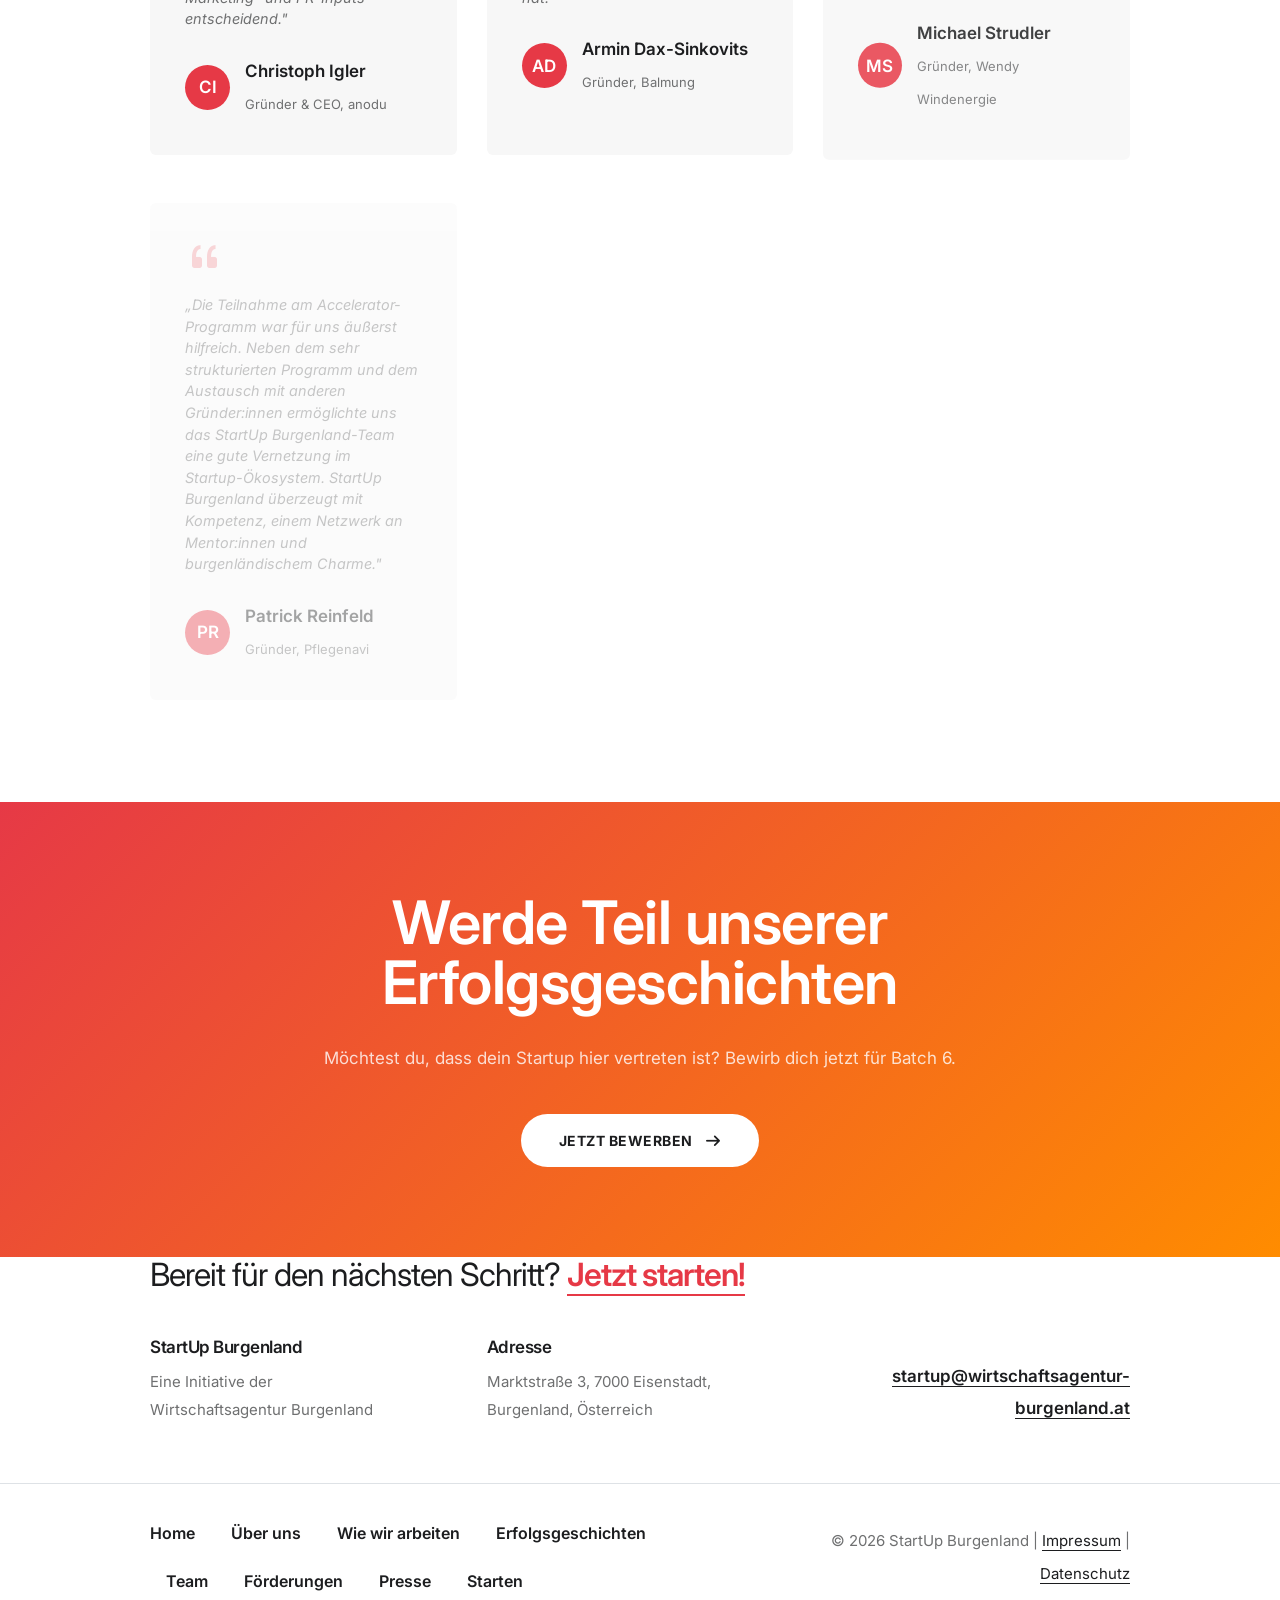
==== commit f977719b: "Improve favicon tags for better browser compatibility - Add rel="icon" with type="image/png" attribu" ====
--- a/html/erfolgsgeschichten.html
+++ b/html/erfolgsgeschichten.html
@@ -7,7 +7,8 @@
         <meta name="author" content="StartUp Burgenland">
         <meta name="viewport" content="width=device-width,initial-scale=1.0" />
         <meta name="description" content="Entdecke die Erfolgsgeschichten unserer 40+ Startups - von Batch 1 bis heute. Innovationspreise, Investments und Expansion.">
-        <link rel="shortcut icon" href="images/favicon.png">
+        <link rel="icon" type="image/png" href="images/favicon.png">
+        <link rel="shortcut icon" type="image/png" href="images/favicon.png">
         <link rel="preconnect" href="https://fonts.googleapis.com" crossorigin>
         <link rel="preconnect" href="https://fonts.gstatic.com" crossorigin>
         <link rel="stylesheet" href="css/vendors.min.css"/>
--- a/html/demos/startup-burgenland/startup-burgenland.css
+++ b/html/demos/startup-burgenland/startup-burgenland.css
@@ -811,3 +811,223 @@
         letter-spacing: -3px;
     }
 }
+
+/* Mobile header fixes */
+@media (max-width: 991px) {
+    /* Reduce top space margin on mobile */
+    .ipad-top-space-margin {
+        margin-top: 70px !important;
+    }
+    
+    /* Hide Jetzt starten button on mobile */
+    header .header-button {
+        display: none !important;
+    }
+    
+    /* Keep logo and burger menu in one row */
+    header .navbar .container-fluid {
+        flex-wrap: nowrap;
+        padding-top: 10px;
+        padding-bottom: 10px;
+    }
+    
+    header .navbar-brand img {
+        max-height: 40px;
+    }
+}
+
+@media (max-width: 767px) {
+    .ipad-top-space-margin {
+        margin-top: 60px !important;
+    }
+    
+    header .navbar .container-fluid {
+        padding-top: 8px;
+        padding-bottom: 8px;
+    }
+}
+
+/* Fix headline overflow on mobile */
+@media (max-width: 575px) {
+    h1, .h1 {
+        font-size: 2.5rem !important;
+        line-height: 1.15 !important;
+    }
+    
+    h2, .h2 {
+        font-size: 2rem !important;
+        line-height: 1.2 !important;
+    }
+    
+    .fs-50, .fs-55, .fs-60, .fs-65, .fs-70 {
+        font-size: 2rem !important;
+        line-height: 1.2 !important;
+    }
+    
+    .fs-40, .fs-45 {
+        font-size: 1.75rem !important;
+        line-height: 1.2 !important;
+    }
+    
+    /* Allow long words to break if needed */
+    h1, h2, h3, .h1, .h2, .h3 {
+        word-wrap: break-word;
+        overflow-wrap: break-word;
+        hyphens: auto;
+        -webkit-hyphens: auto;
+    }
+}
+
+@media (max-width: 400px) {
+    h1, .h1 {
+        font-size: 2rem !important;
+        line-height: 1.15 !important;
+    }
+    
+    h2, .h2 {
+        font-size: 1.75rem !important;
+        line-height: 1.2 !important;
+    }
+}
+
+/* Fix mobile header layout - logo and burger on same row */
+@media (max-width: 991px) {
+    header {
+        padding: 0 !important;
+    }
+    
+    header nav.navbar {
+        padding: 10px 15px !important;
+    }
+    
+    header .navbar > .container-fluid {
+        display: flex !important;
+        flex-direction: row !important;
+        flex-wrap: nowrap !important;
+        align-items: center !important;
+        justify-content: space-between !important;
+        padding: 0 !important;
+    }
+    
+    header .navbar > .container-fluid > .col-auto {
+        width: auto !important;
+        flex: 0 0 auto !important;
+        padding: 0 !important;
+    }
+    
+    /* Logo column */
+    header .navbar > .container-fluid > .col-auto:first-child {
+        order: 1;
+    }
+    
+    /* Menu column with burger */
+    header .navbar > .container-fluid > .col-auto.menu-order {
+        order: 2;
+        position: static !important;
+    }
+    
+    /* Hide the button column */
+    header .navbar > .container-fluid > .col-auto:last-child:not(.menu-order) {
+        display: none !important;
+    }
+    
+    /* Burger button positioning */
+    header .navbar-toggler {
+        float: none !important;
+        margin: 0 !important;
+        padding: 8px !important;
+    }
+    
+    /* Reduce top margin on hero section */
+    section.ipad-top-space-margin,
+    .ipad-top-space-margin {
+        margin-top: 55px !important;
+    }
+}
+
+@media (max-width: 767px) {
+    section.ipad-top-space-margin,
+    .ipad-top-space-margin {
+        margin-top: 50px !important;
+    }
+}
+
+/* Reduce header height on mobile */
+@media (max-width: 991px) {
+    header nav.navbar {
+        padding: 5px 15px !important;
+        min-height: auto !important;
+    }
+    
+    header .navbar-brand {
+        padding: 0 !important;
+        margin: 0 !important;
+    }
+    
+    header .navbar-brand img {
+        max-height: 35px !important;
+        height: 35px !important;
+    }
+    
+    header .navbar-toggler {
+        padding: 5px !important;
+        width: 30px;
+        height: 30px;
+    }
+    
+    header .navbar-toggler-line {
+        height: 2px !important;
+        margin: 4px 0 !important;
+    }
+}
+
+@media (max-width: 767px) {
+    header nav.navbar {
+        padding: 5px 10px !important;
+    }
+    
+    header .navbar-brand img {
+        max-height: 32px !important;
+        height: 32px !important;
+    }
+    
+    /* Reduce hero section top margin to match smaller header */
+    section.ipad-top-space-margin,
+    .ipad-top-space-margin {
+        margin-top: 45px !important;
+    }
+}
+
+/* Fix vertical alignment of logo and burger menu */
+@media (max-width: 991px) {
+    header .navbar > .container-fluid {
+        align-items: center !important;
+    }
+    
+    header .navbar > .container-fluid > .col-auto {
+        display: flex !important;
+        align-items: center !important;
+        height: auto !important;
+    }
+    
+    header .navbar-brand {
+        display: flex !important;
+        align-items: center !important;
+        height: auto !important;
+        line-height: 1 !important;
+    }
+    
+    header .col-auto.menu-order {
+        display: flex !important;
+        align-items: center !important;
+        justify-content: flex-end !important;
+    }
+    
+    header .navbar-toggler {
+        display: flex !important;
+        align-items: center !important;
+        justify-content: center !important;
+        margin: 0 !important;
+        padding: 5px !important;
+    }
+}
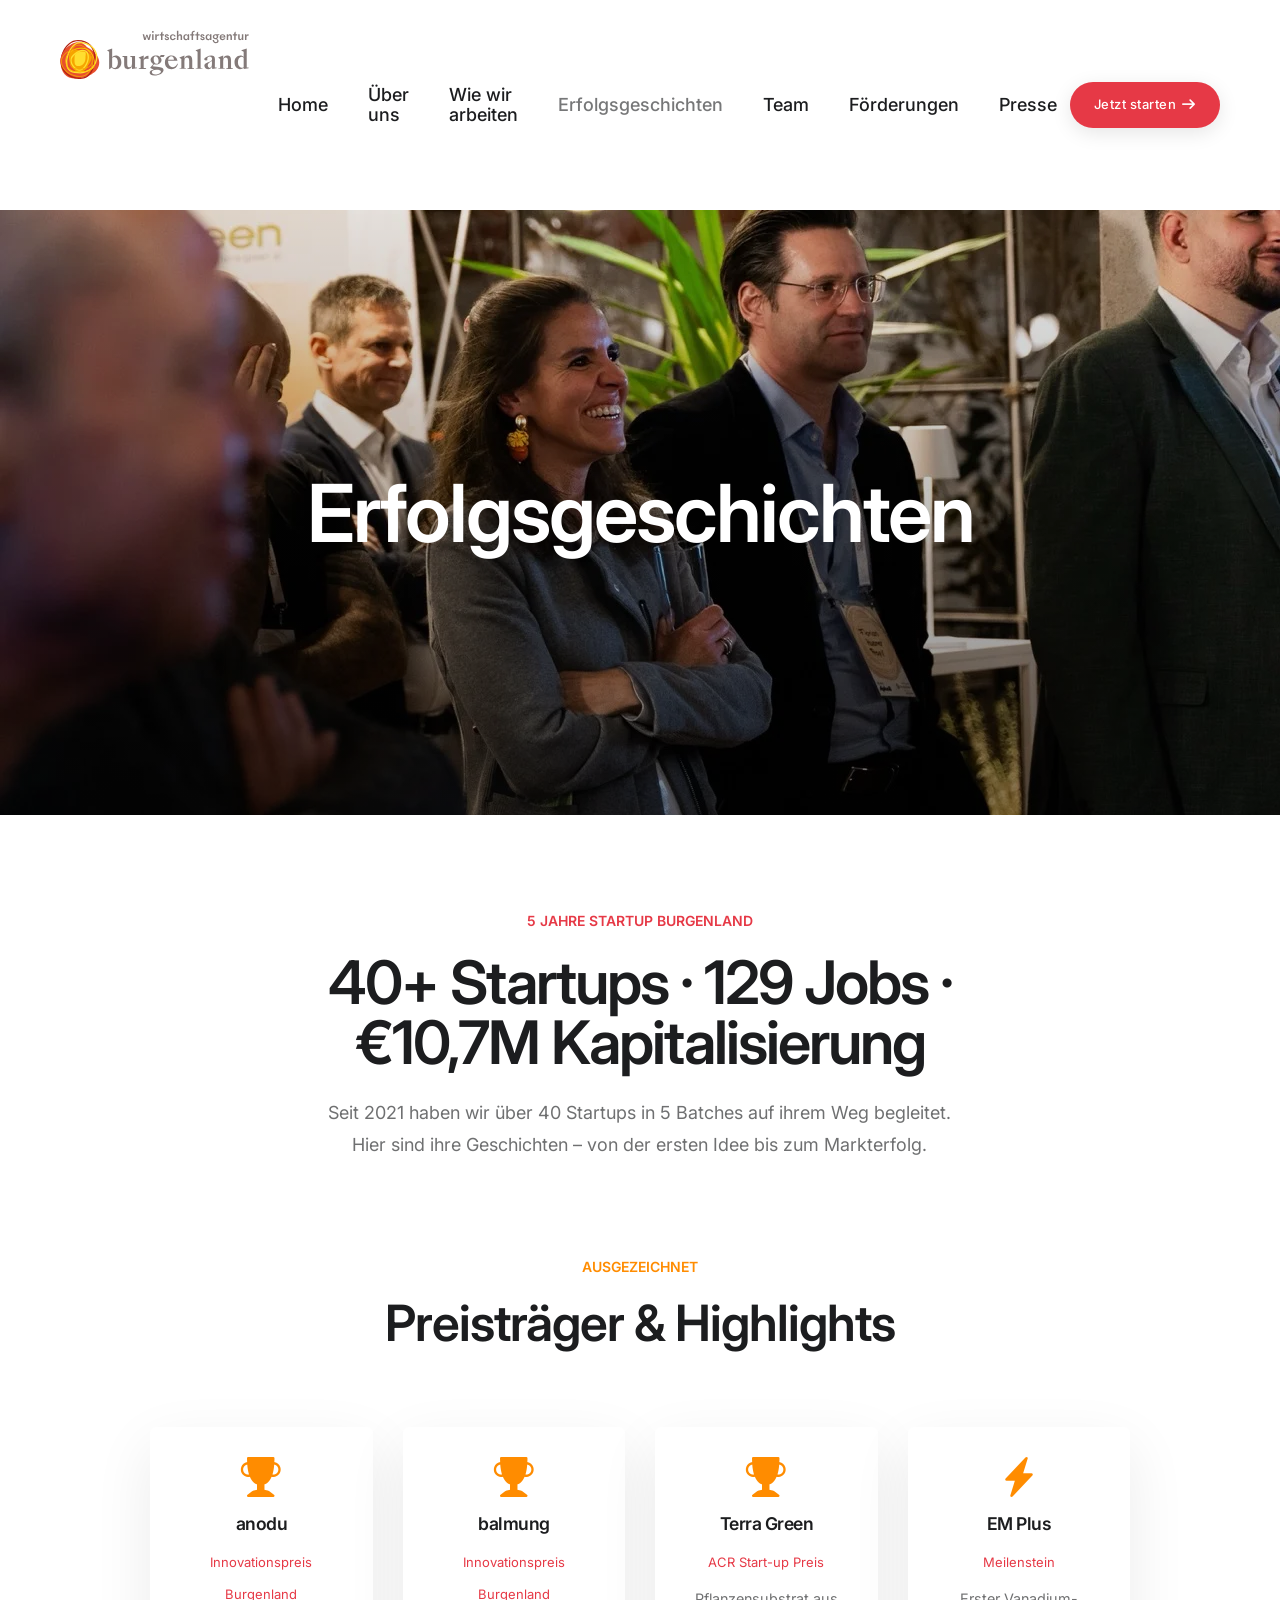
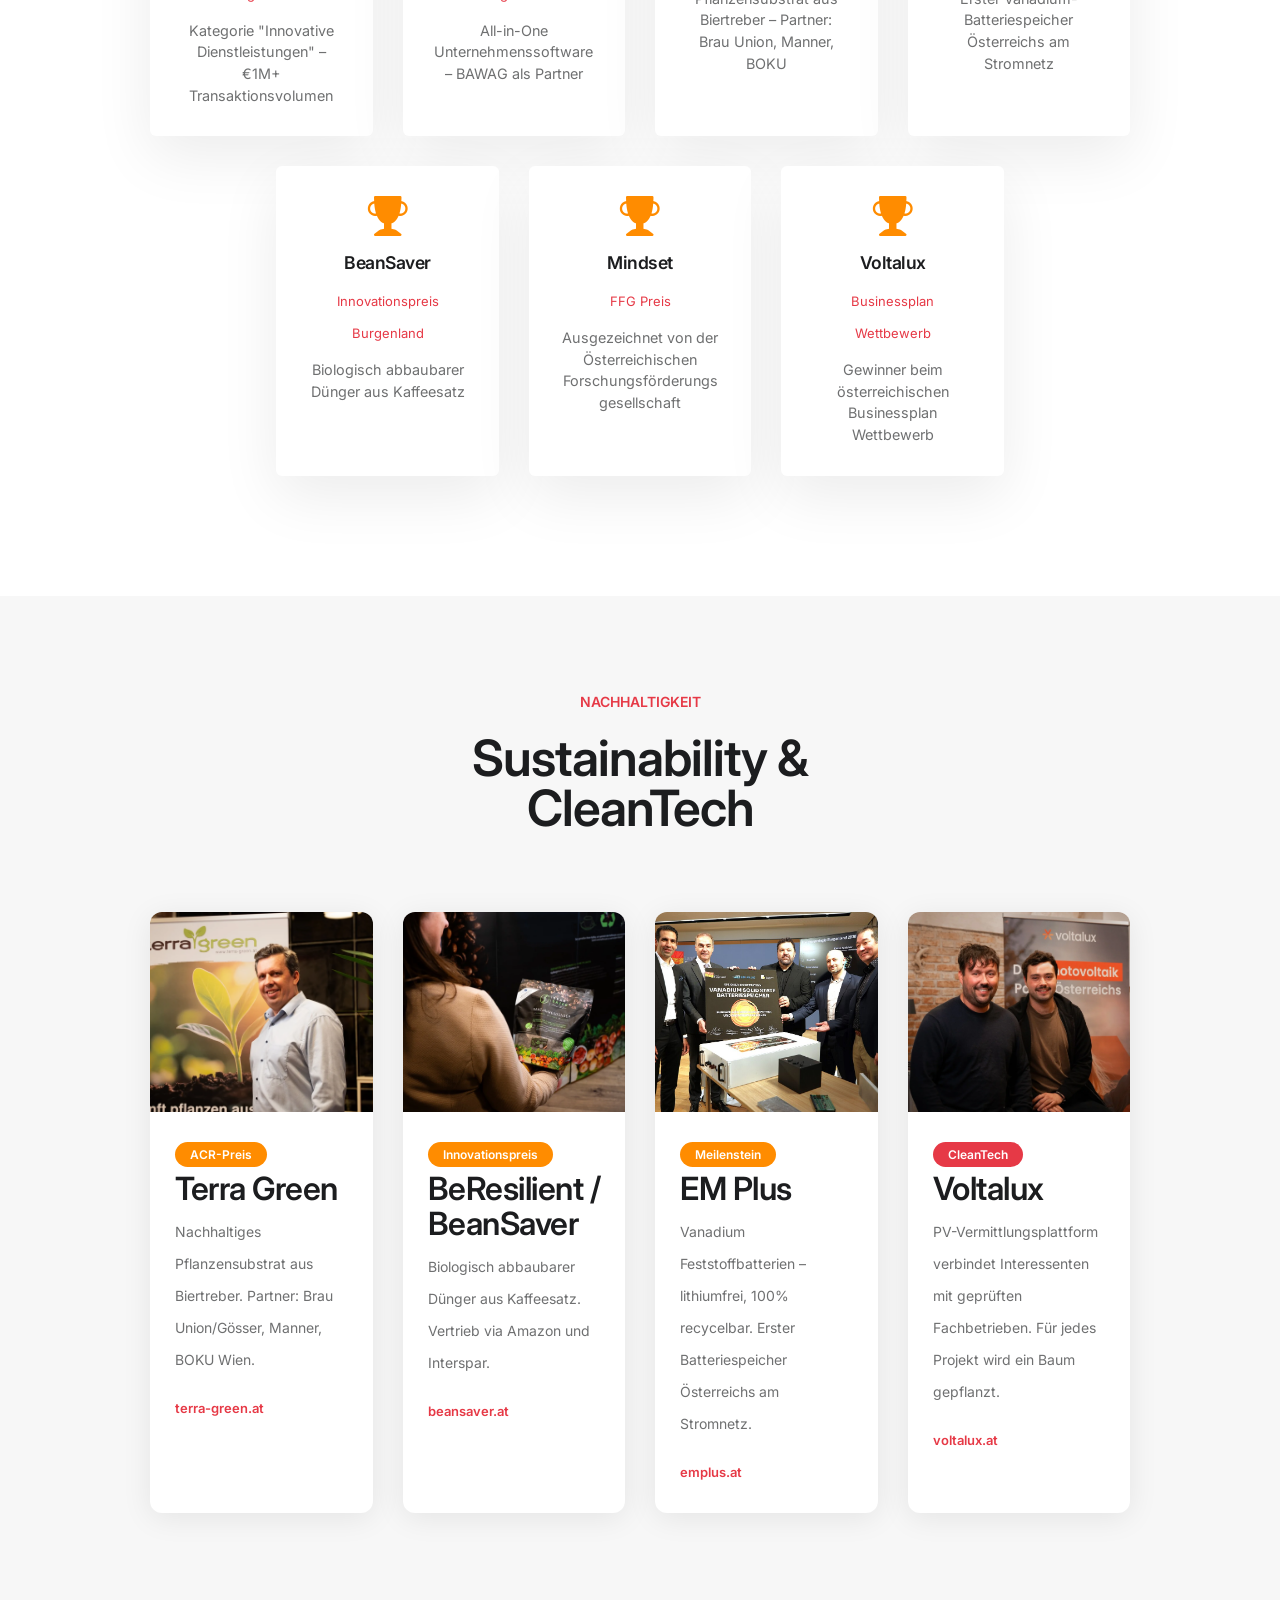
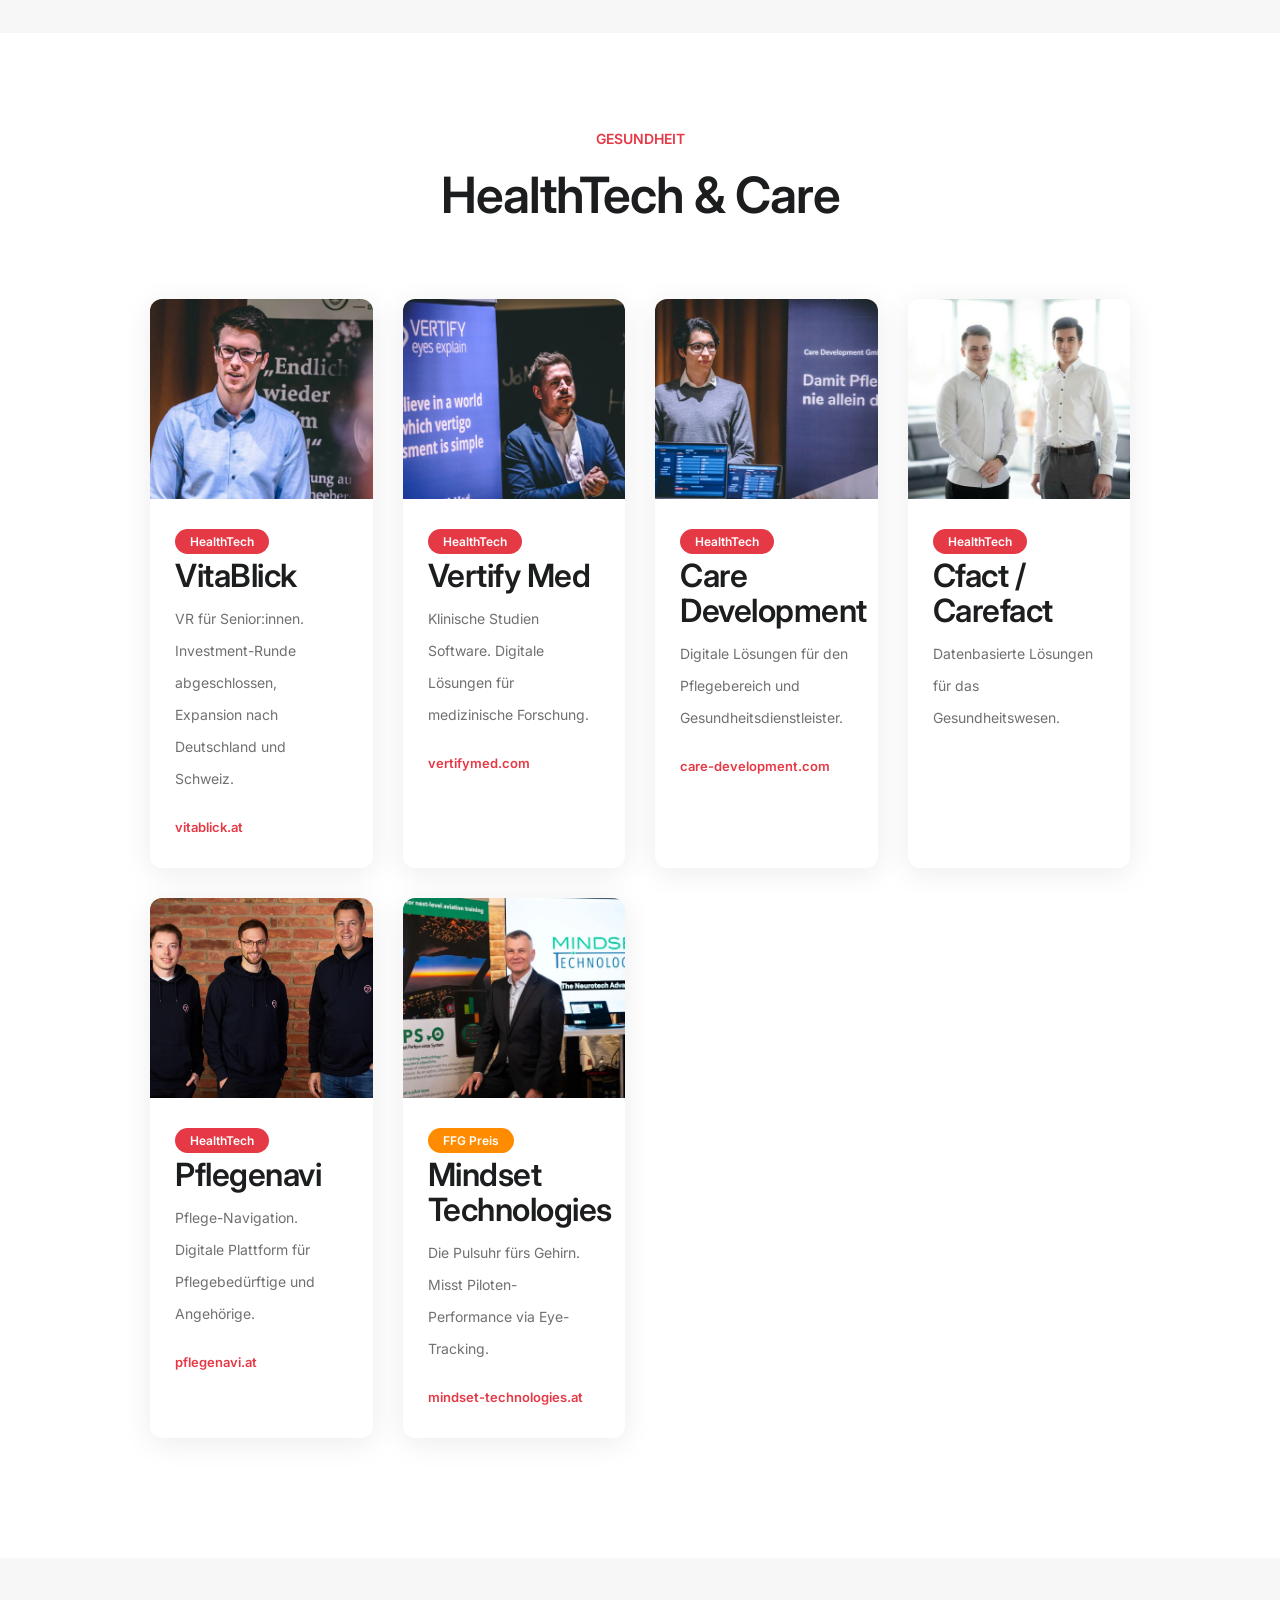
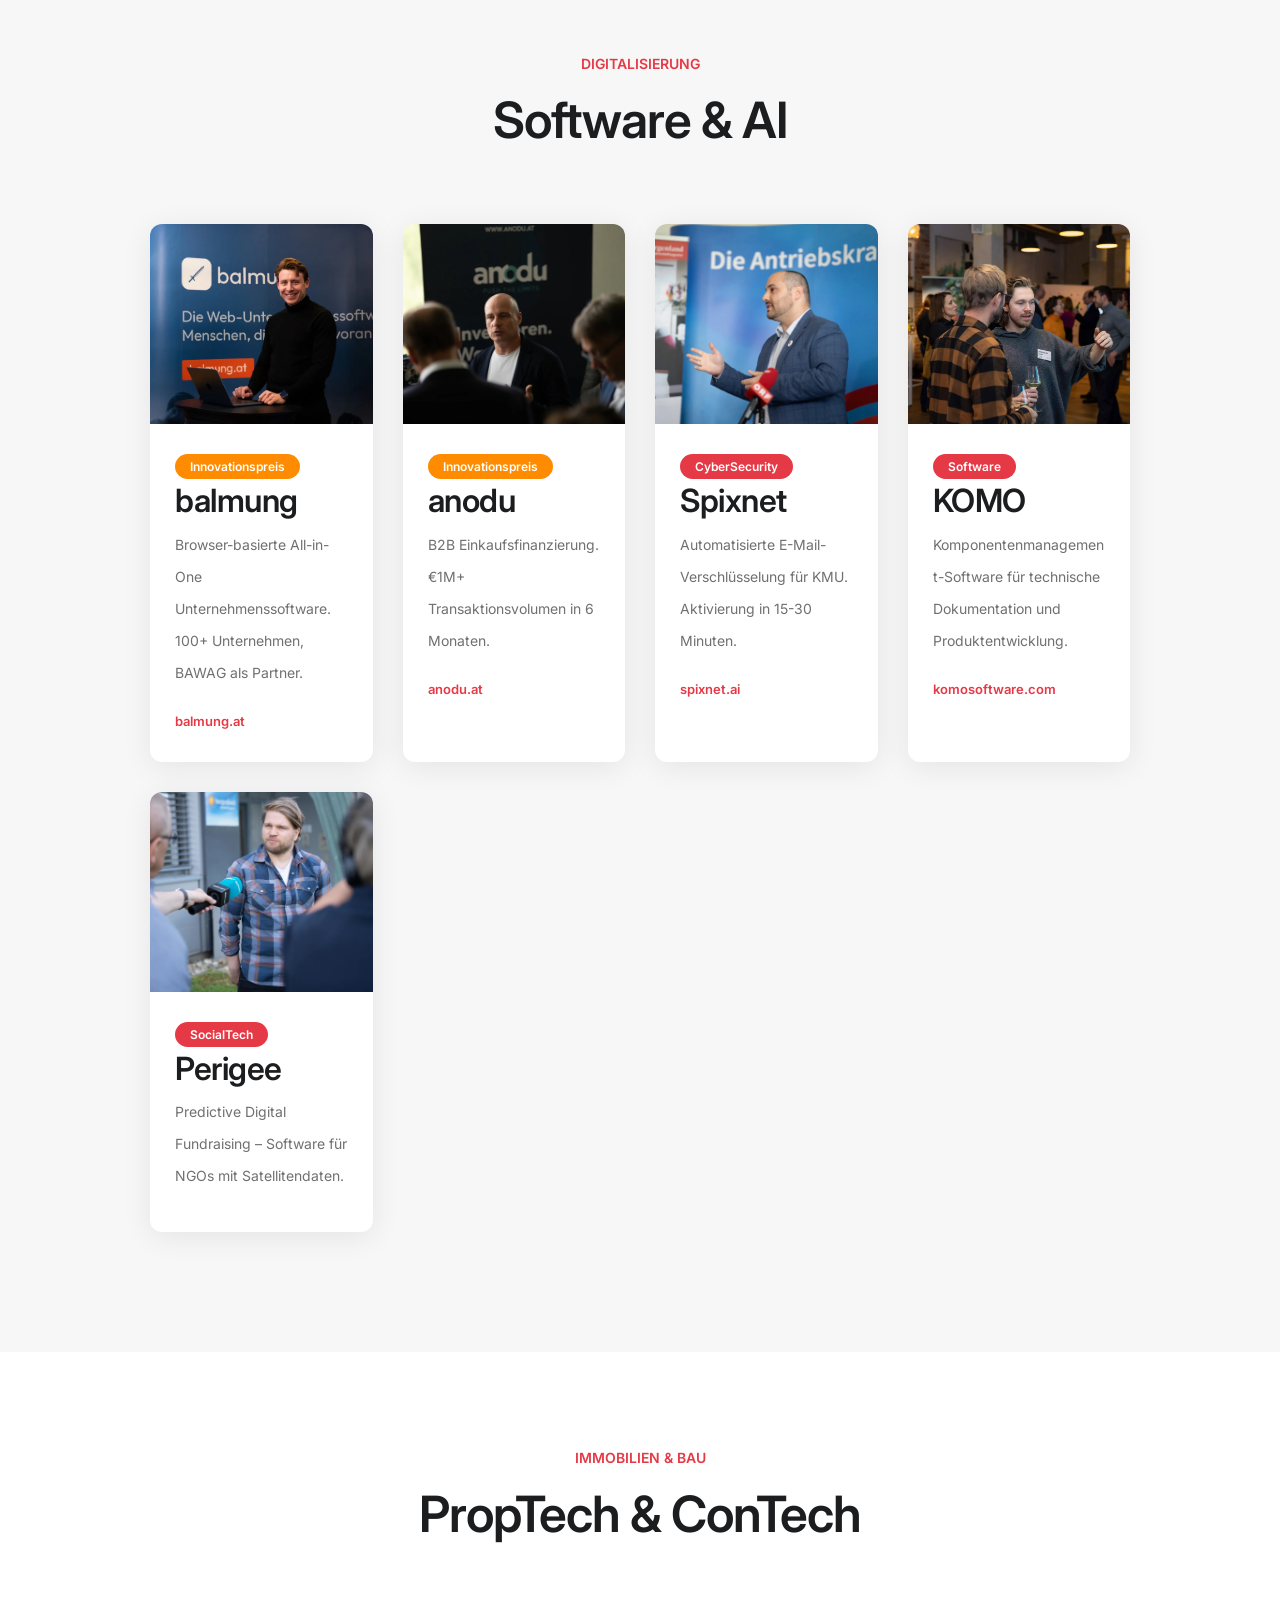
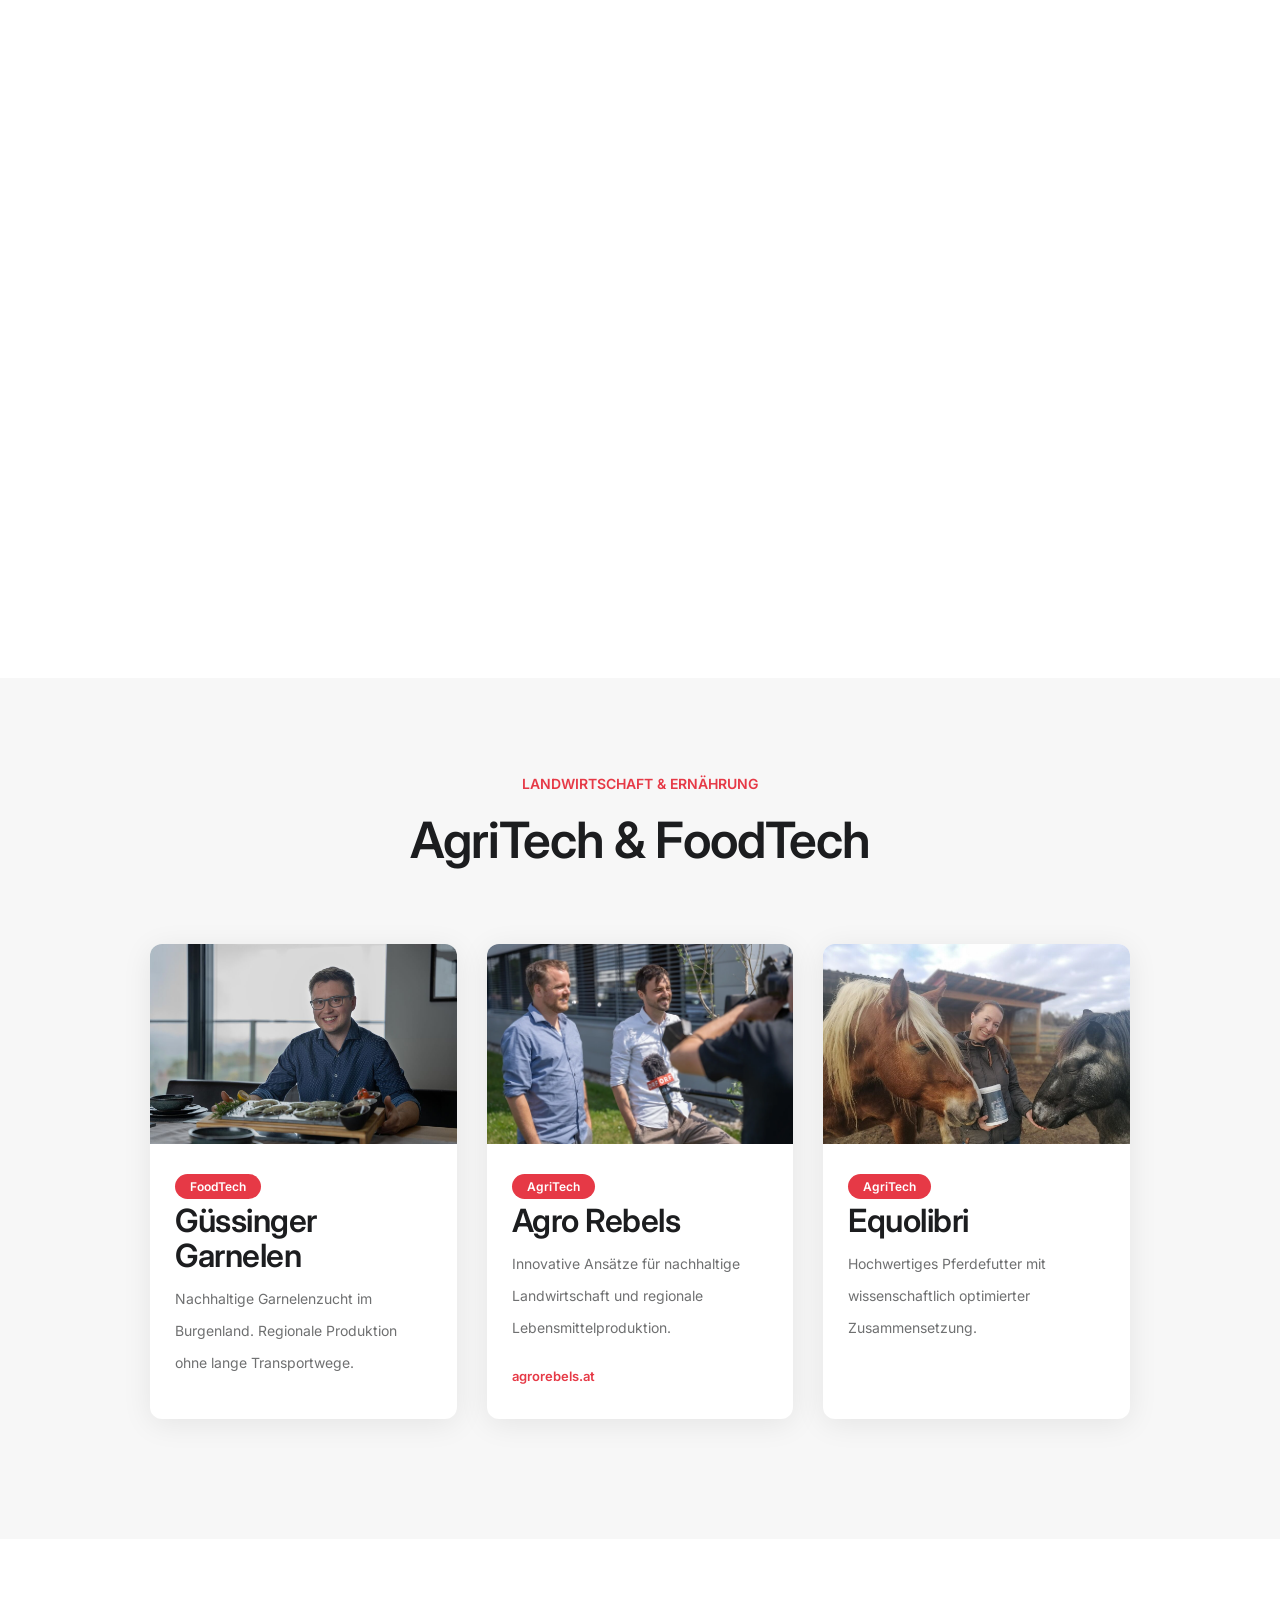
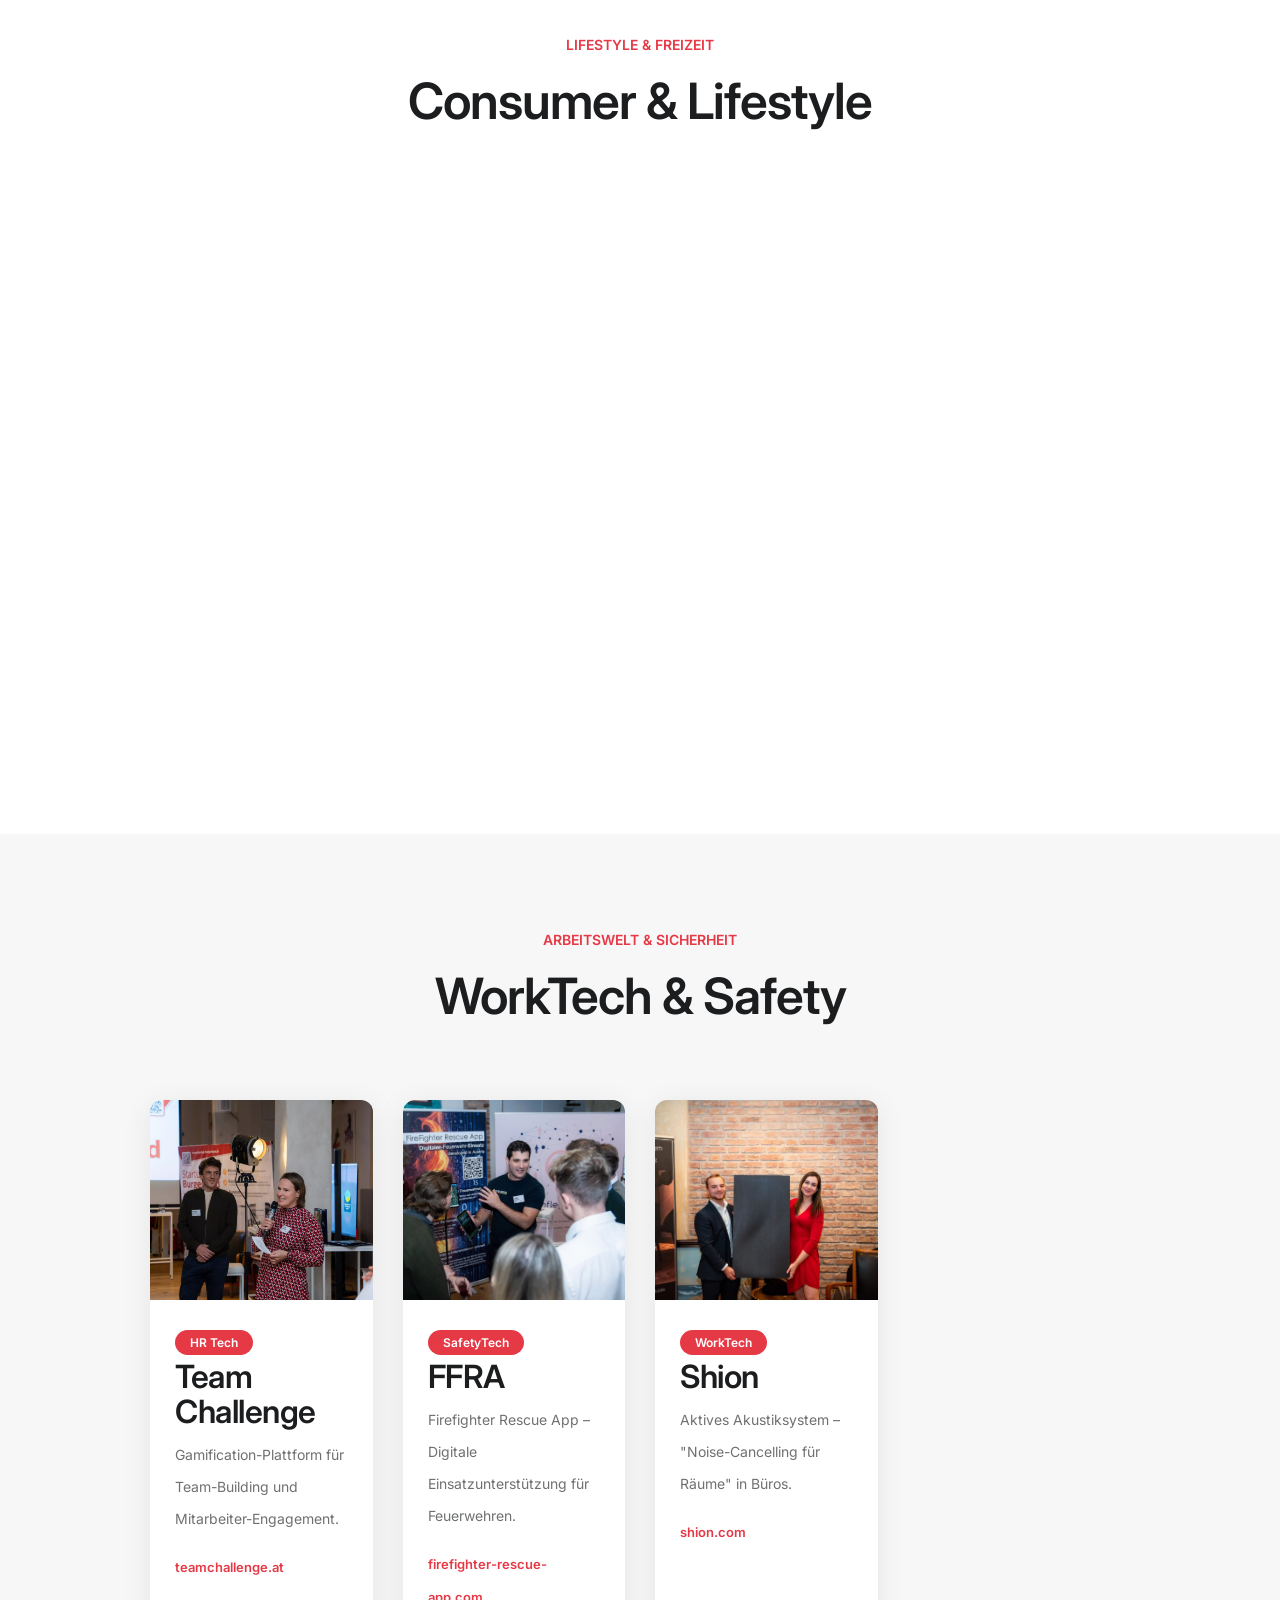
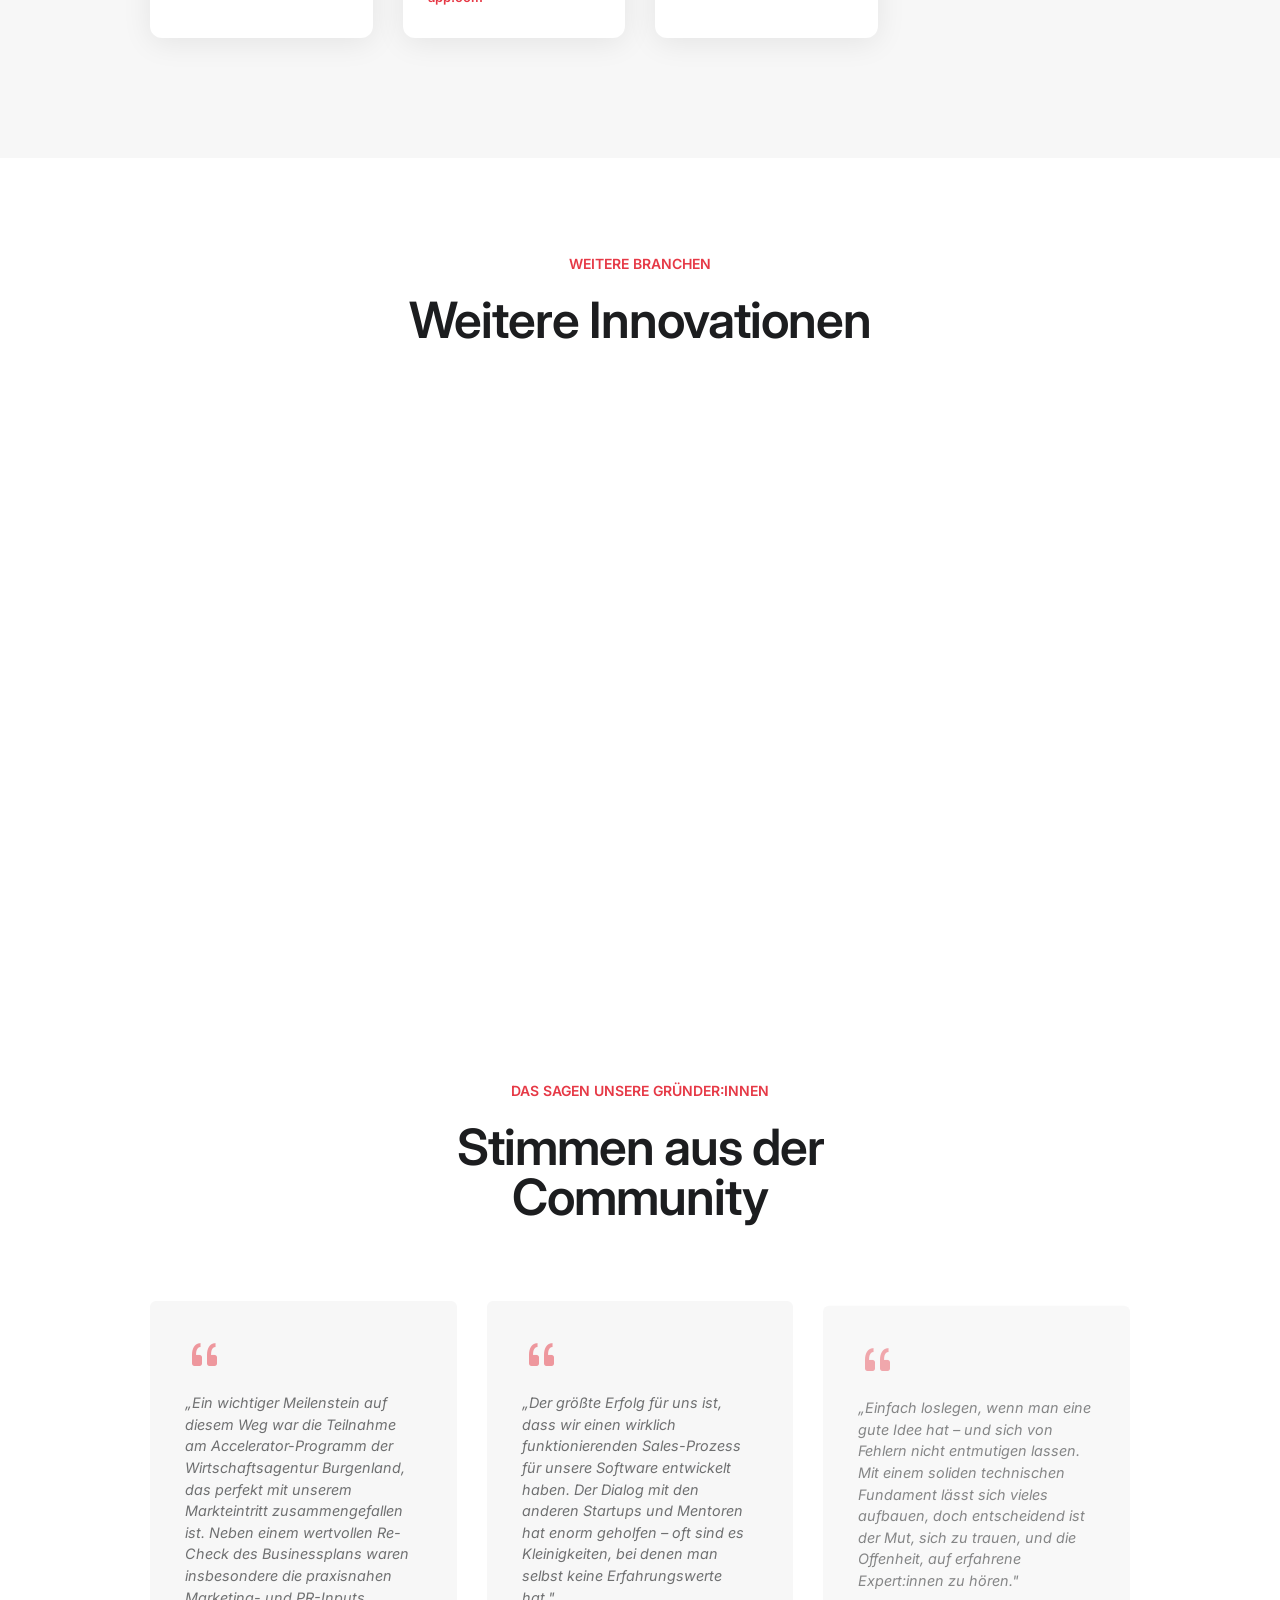
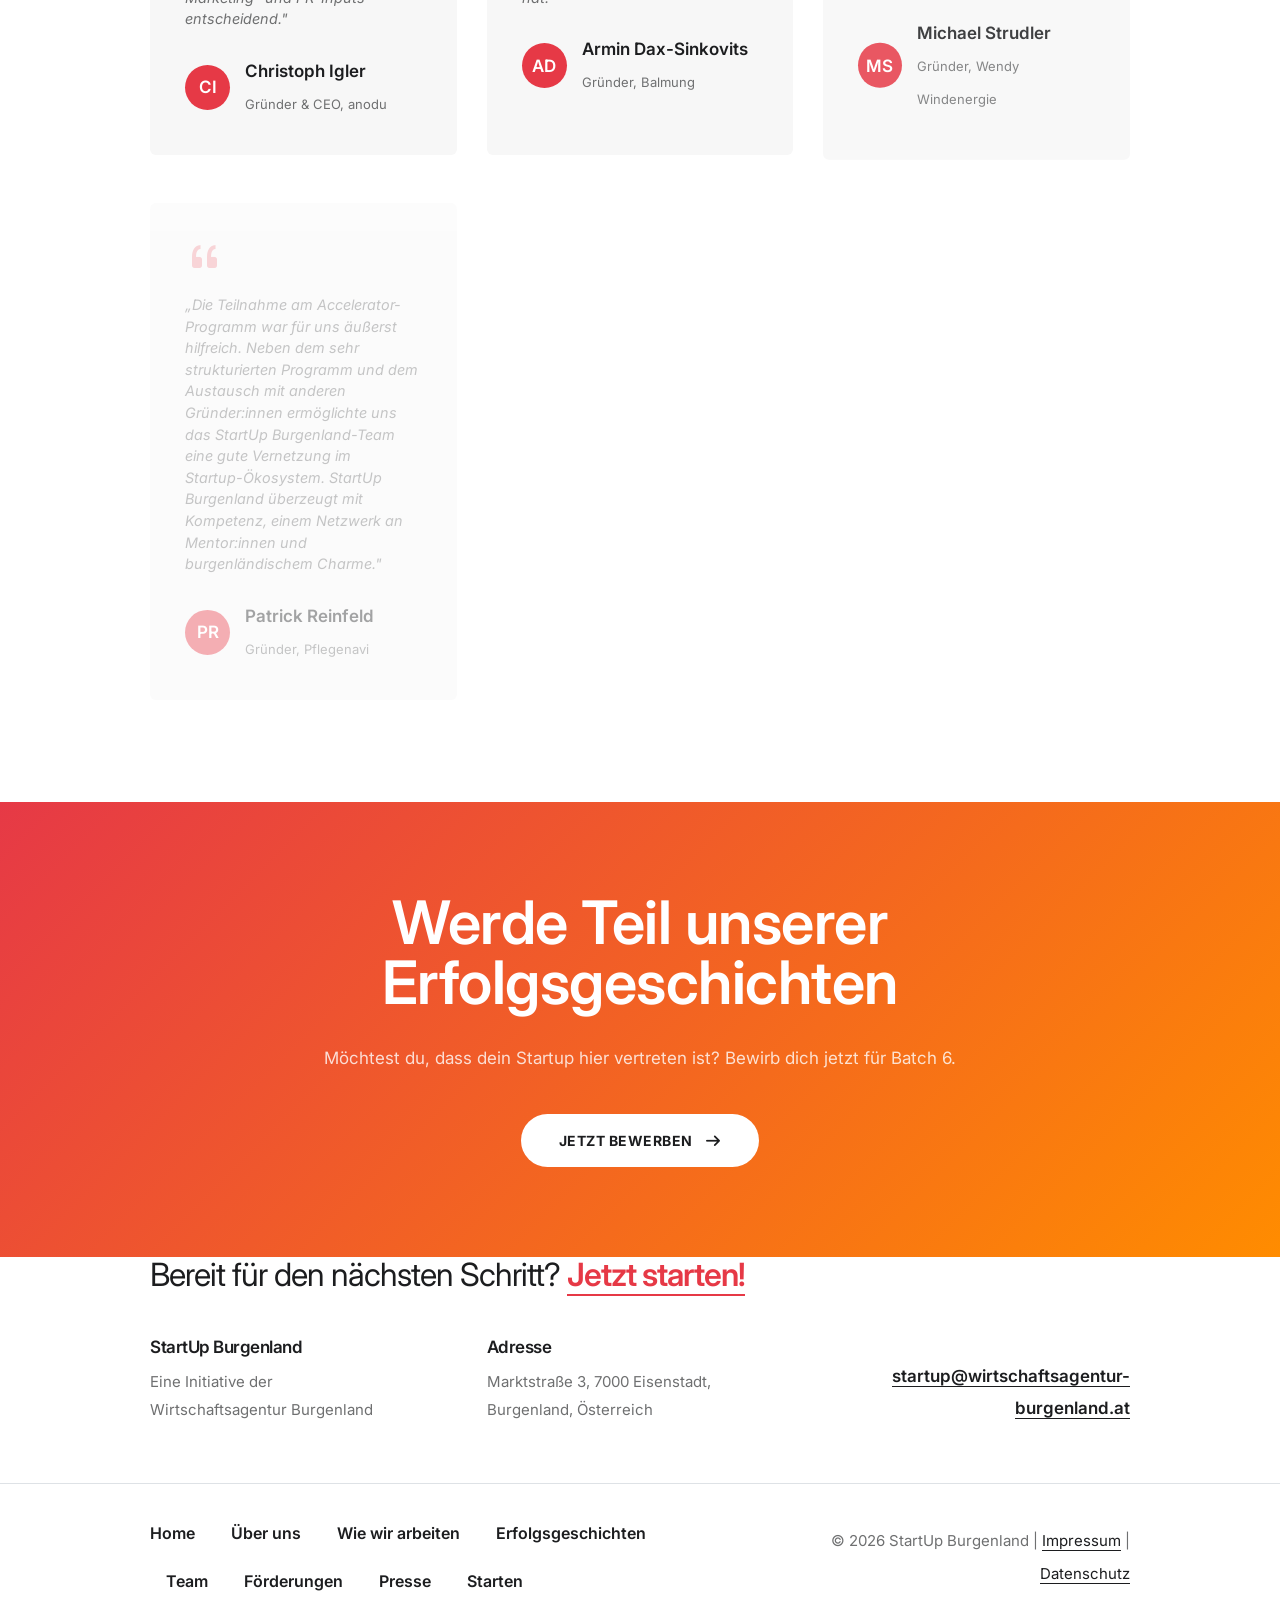
==== commit 88cef34a: "Update website content and styling - Add Startup.Tirol and Startup Vorarlberg to AplusB partners - R" ====
--- a/html/erfolgsgeschichten.html
+++ b/html/erfolgsgeschichten.html
@@ -271,7 +271,7 @@
                             <img src="images/startup-caredevelopment.webp" alt="Caredevelopment" class="w-100"/>
                             <div class="p-25px">
                                 <span class="card-badge mb-10px">HealthTech</span>
-                                <h5 class="text-dark-gray fw-600 mb-10px">Cdev Caredevelopment</h5>
+                                <h5 class="text-dark-gray fw-600 mb-10px">Care Development</h5>
                                 <p class="fs-14 mb-15px">Digitale Lösungen für den Pflegebereich und Gesundheitsdienstleister.</p>
                                 <a href="https://care-development.com" target="_blank" class="fs-13 text-sb-red fw-600">care-development.com</a>
                             </div>
@@ -285,14 +285,13 @@
                                 <span class="card-badge mb-10px">HealthTech</span>
                                 <h5 class="text-dark-gray fw-600 mb-10px">Cfact / Carefact</h5>
                                 <p class="fs-14 mb-15px">Datenbasierte Lösungen für das Gesundheitswesen.</p>
-                                <a href="https://carefact.at" target="_blank" class="fs-13 text-sb-red fw-600">carefact.at</a>
                             </div>
                         </div>
                     </div>
                     <!-- Pflegenavi -->
                     <div class="col mb-30px">
                         <div class="startup-card h-100">
-                            <img src="images/startup-pflegenavi.webp" alt="Pflegenavi" class="w-100"/>
+                            <img src="images/startup-pflegenavi.jpg" alt="Pflegenavi" class="w-100"/>
                             <div class="p-25px">
                                 <span class="card-badge mb-10px">HealthTech</span>
                                 <h5 class="text-dark-gray fw-600 mb-10px">Pflegenavi</h5>
@@ -566,7 +565,7 @@
                             <img src="images/startup-teamchallenge.webp" alt="Teamchallenge" class="w-100"/>
                             <div class="p-25px">
                                 <span class="card-badge mb-10px">HR Tech</span>
-                                <h5 class="text-dark-gray fw-600 mb-10px">Teamchallenge</h5>
+                                <h5 class="text-dark-gray fw-600 mb-10px">Team Challenge</h5>
                                 <p class="fs-14 mb-15px">Gamification-Plattform für Team-Building und Mitarbeiter-Engagement.</p>
                                 <a href="https://teamchallenge.at" target="_blank" class="fs-13 text-sb-red fw-600">teamchallenge.at</a>
                             </div>
@@ -615,7 +614,7 @@
                         <div class="startup-card h-100">
                             <img src="images/startup-airxbig.webp" alt="AirXBig" class="w-100"/>
                             <div class="p-25px">
-                                <span class="card-badge mb-10px">AeroTech</span>
+                                <span class="card-badge mb-10px">Software &amp; KI</span>
                                 <h5 class="text-dark-gray fw-600 mb-10px">AirXBig</h5>
                                 <p class="fs-14 mb-15px">Innovative Lösungen für die Luftfahrtbranche.</p>
                                 <a href="https://airxbig.com" target="_blank" class="fs-13 text-sb-red fw-600">airxbig.com</a>
@@ -627,7 +626,7 @@
                         <div class="startup-card h-100">
                             <img src="images/startup-avimbu.jpg" alt="Avimbu" class="w-100"/>
                             <div class="p-25px">
-                                <span class="card-badge mb-10px">Tech</span>
+                                <span class="card-badge mb-10px">Software</span>
                                 <h5 class="text-dark-gray fw-600 mb-10px">Avimbu</h5>
                                 <p class="fs-14 mb-15px">Innovative Technologielösungen für Unternehmen.</p>
                             </div>
--- a/html/demos/startup-burgenland/startup-burgenland.css
+++ b/html/demos/startup-burgenland/startup-burgenland.css
@@ -490,6 +490,9 @@
 
 /* Portfolio image */
 .portfolio-simple .grid-item .portfolio-image img {
+    aspect-ratio: 4 / 3;
+    object-fit: cover;
+    width: 100%;
     filter: grayscale(100%);
     -webkit-filter: grayscale(100%);
     -moz-filter: grayscale(100%);
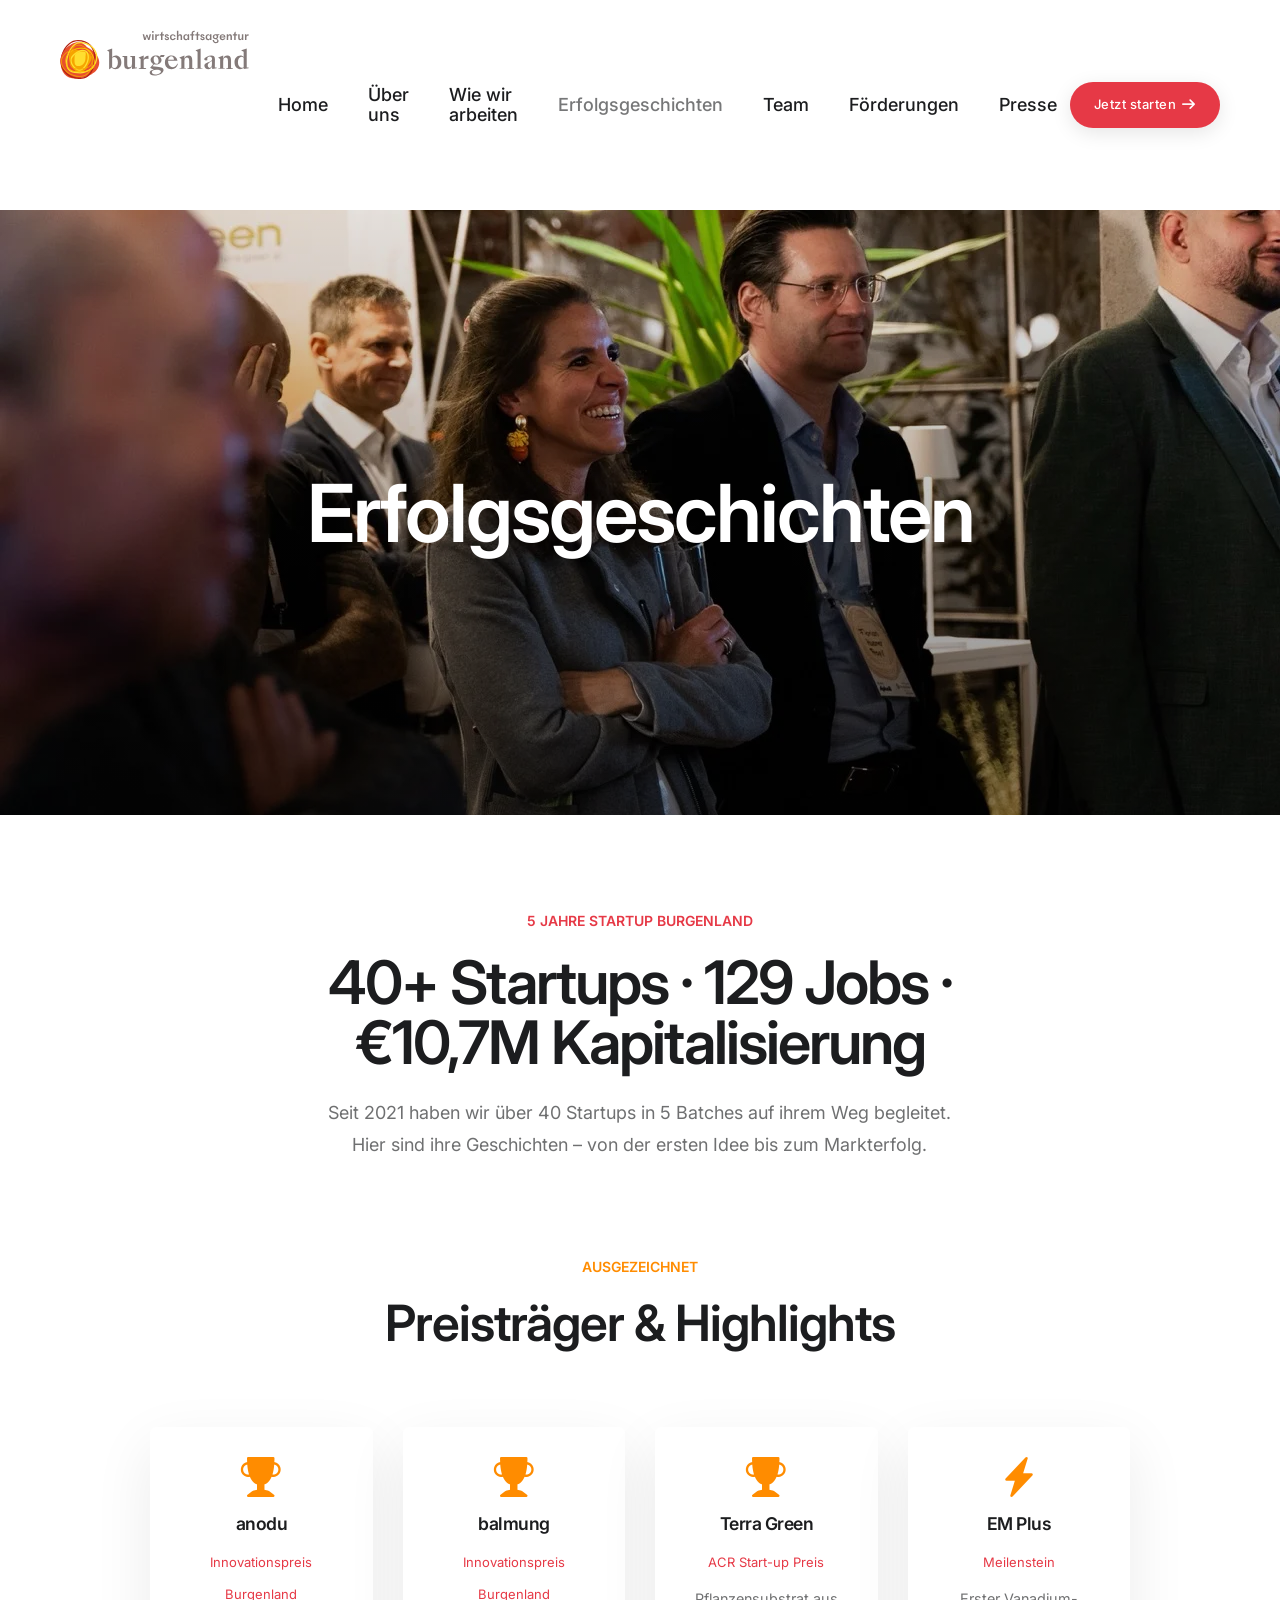
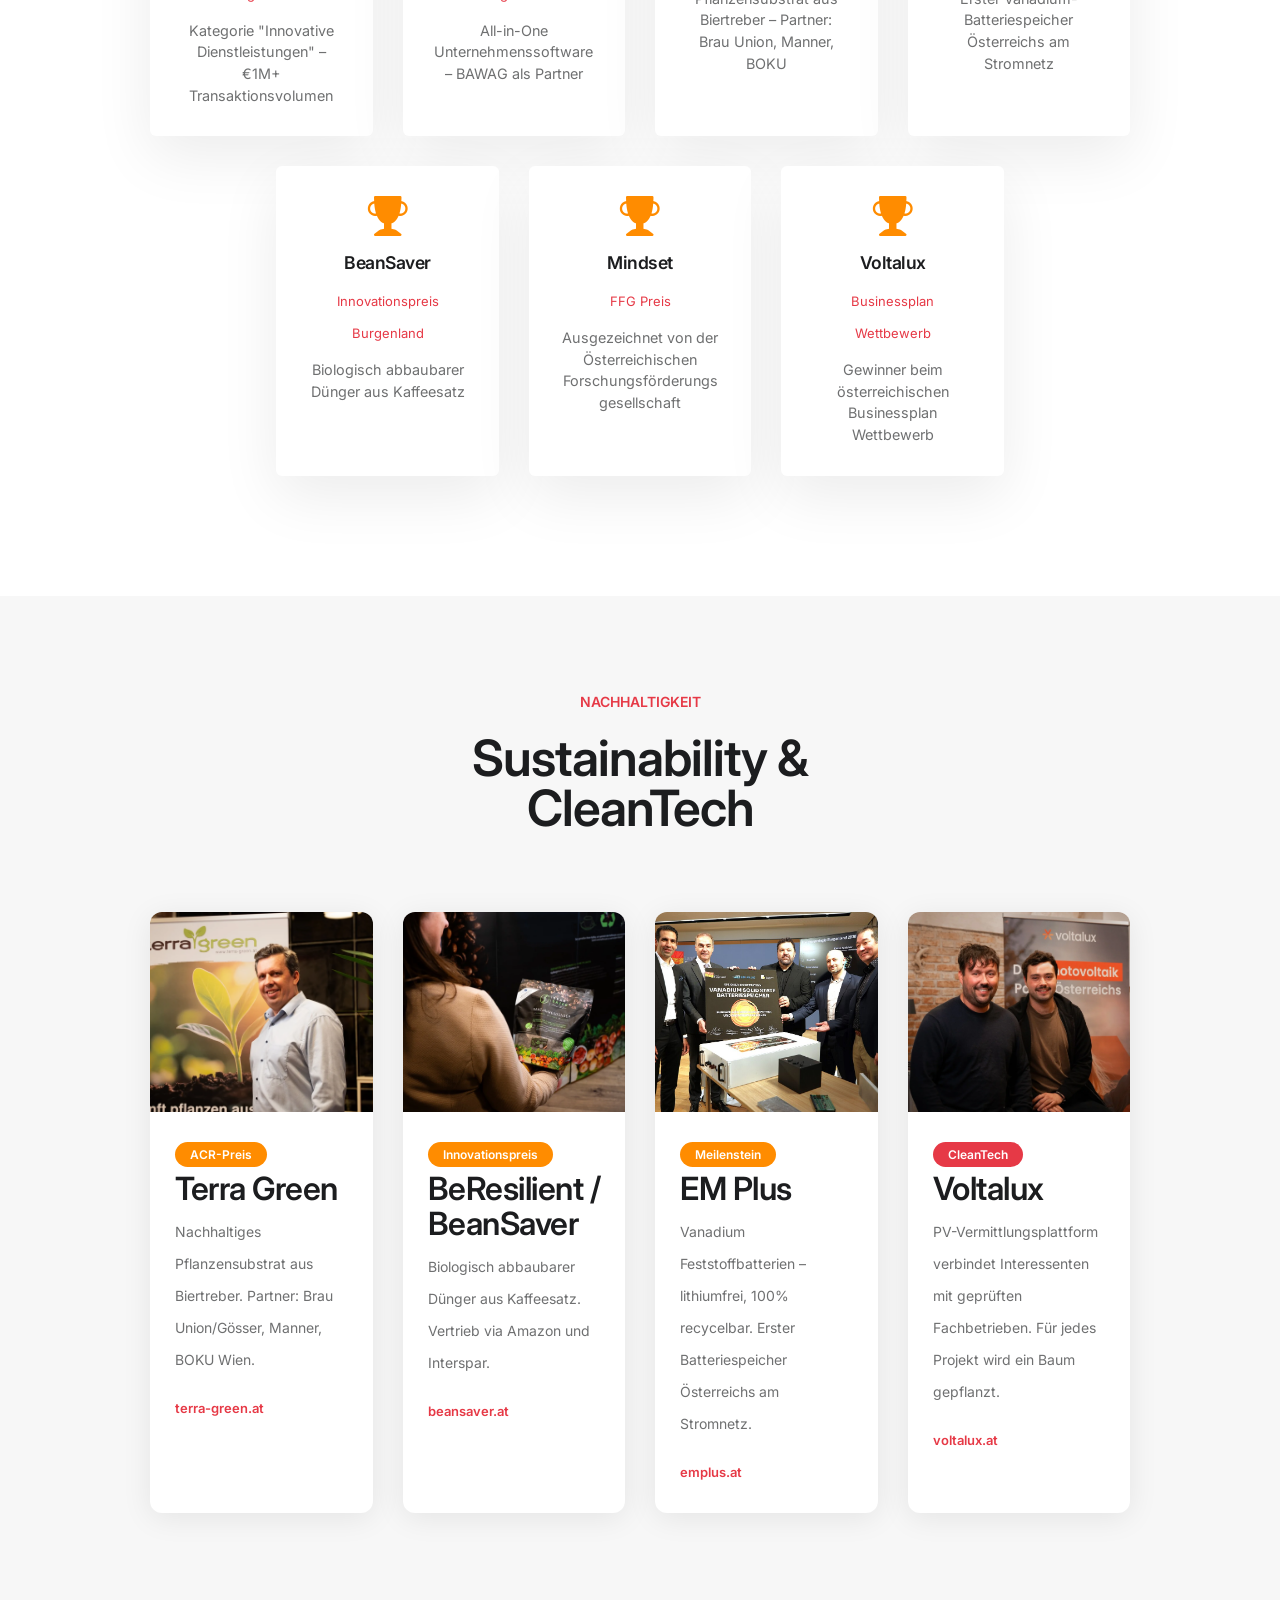
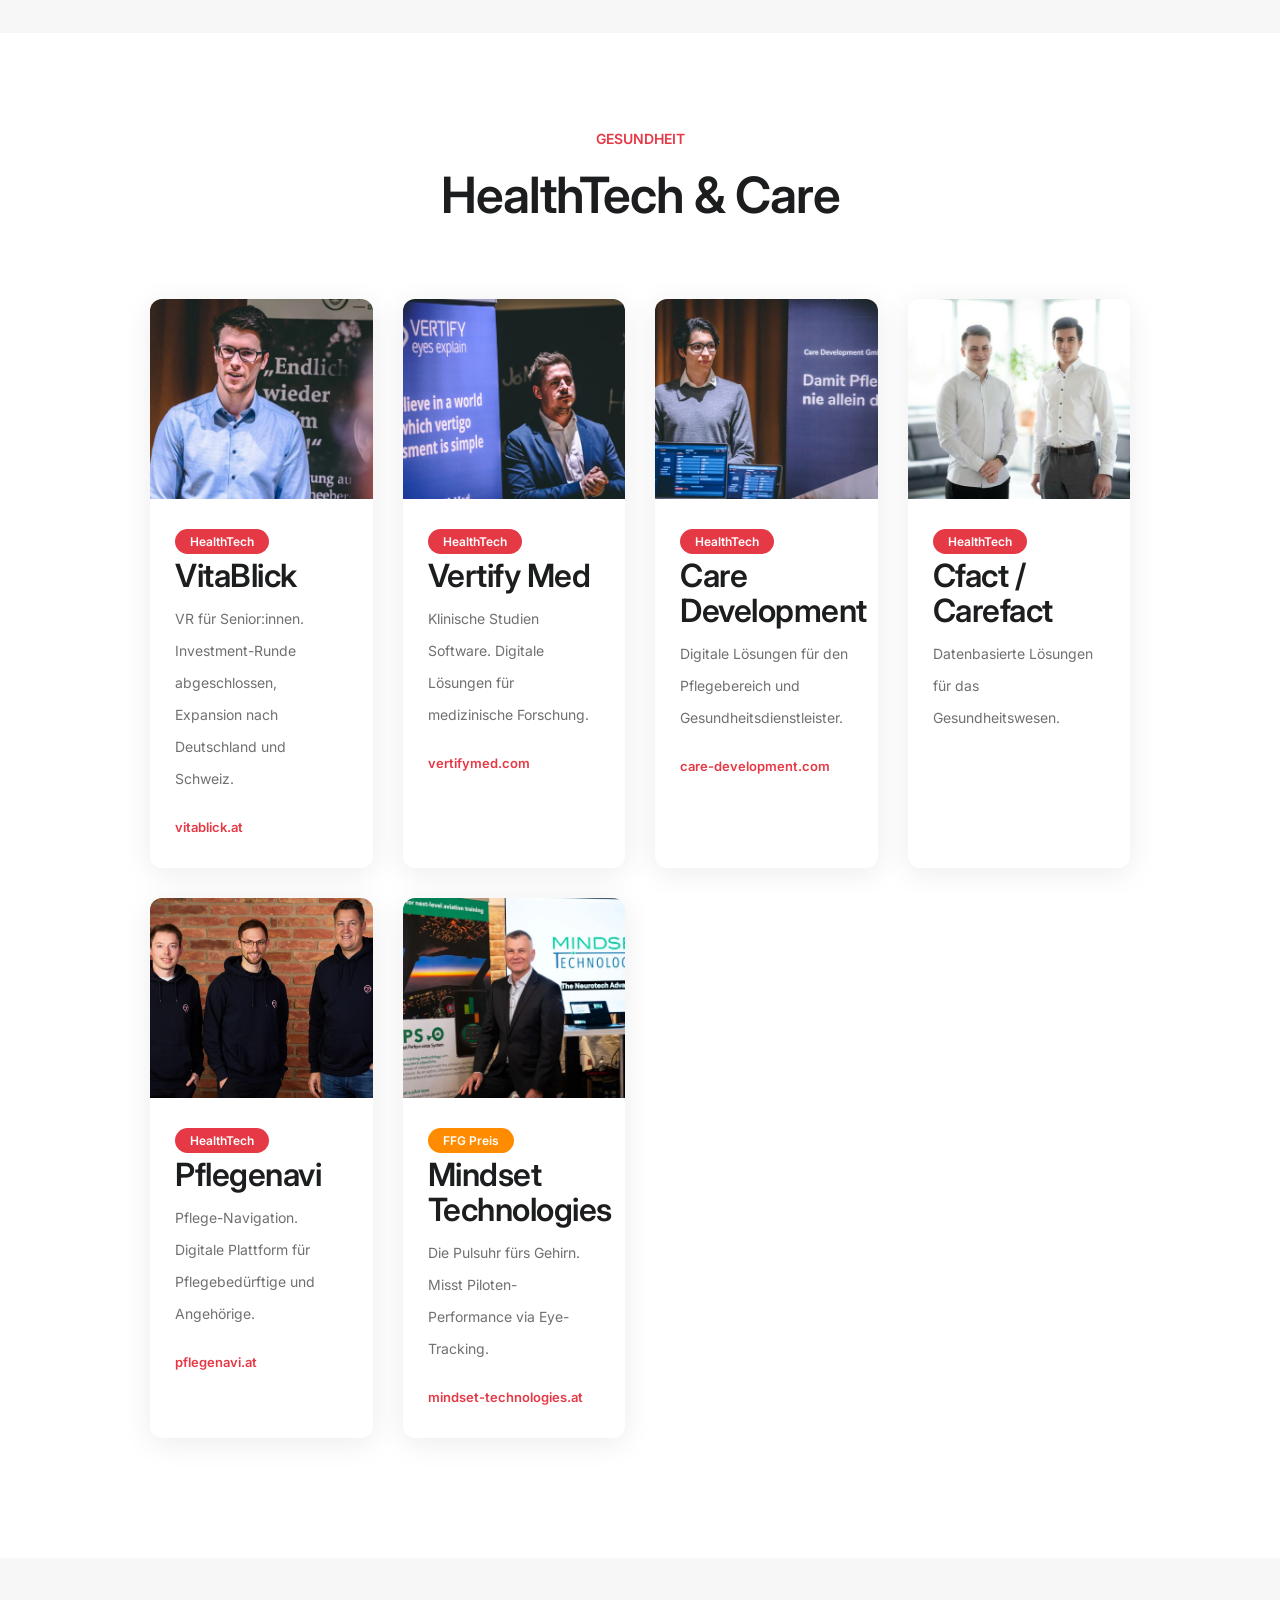
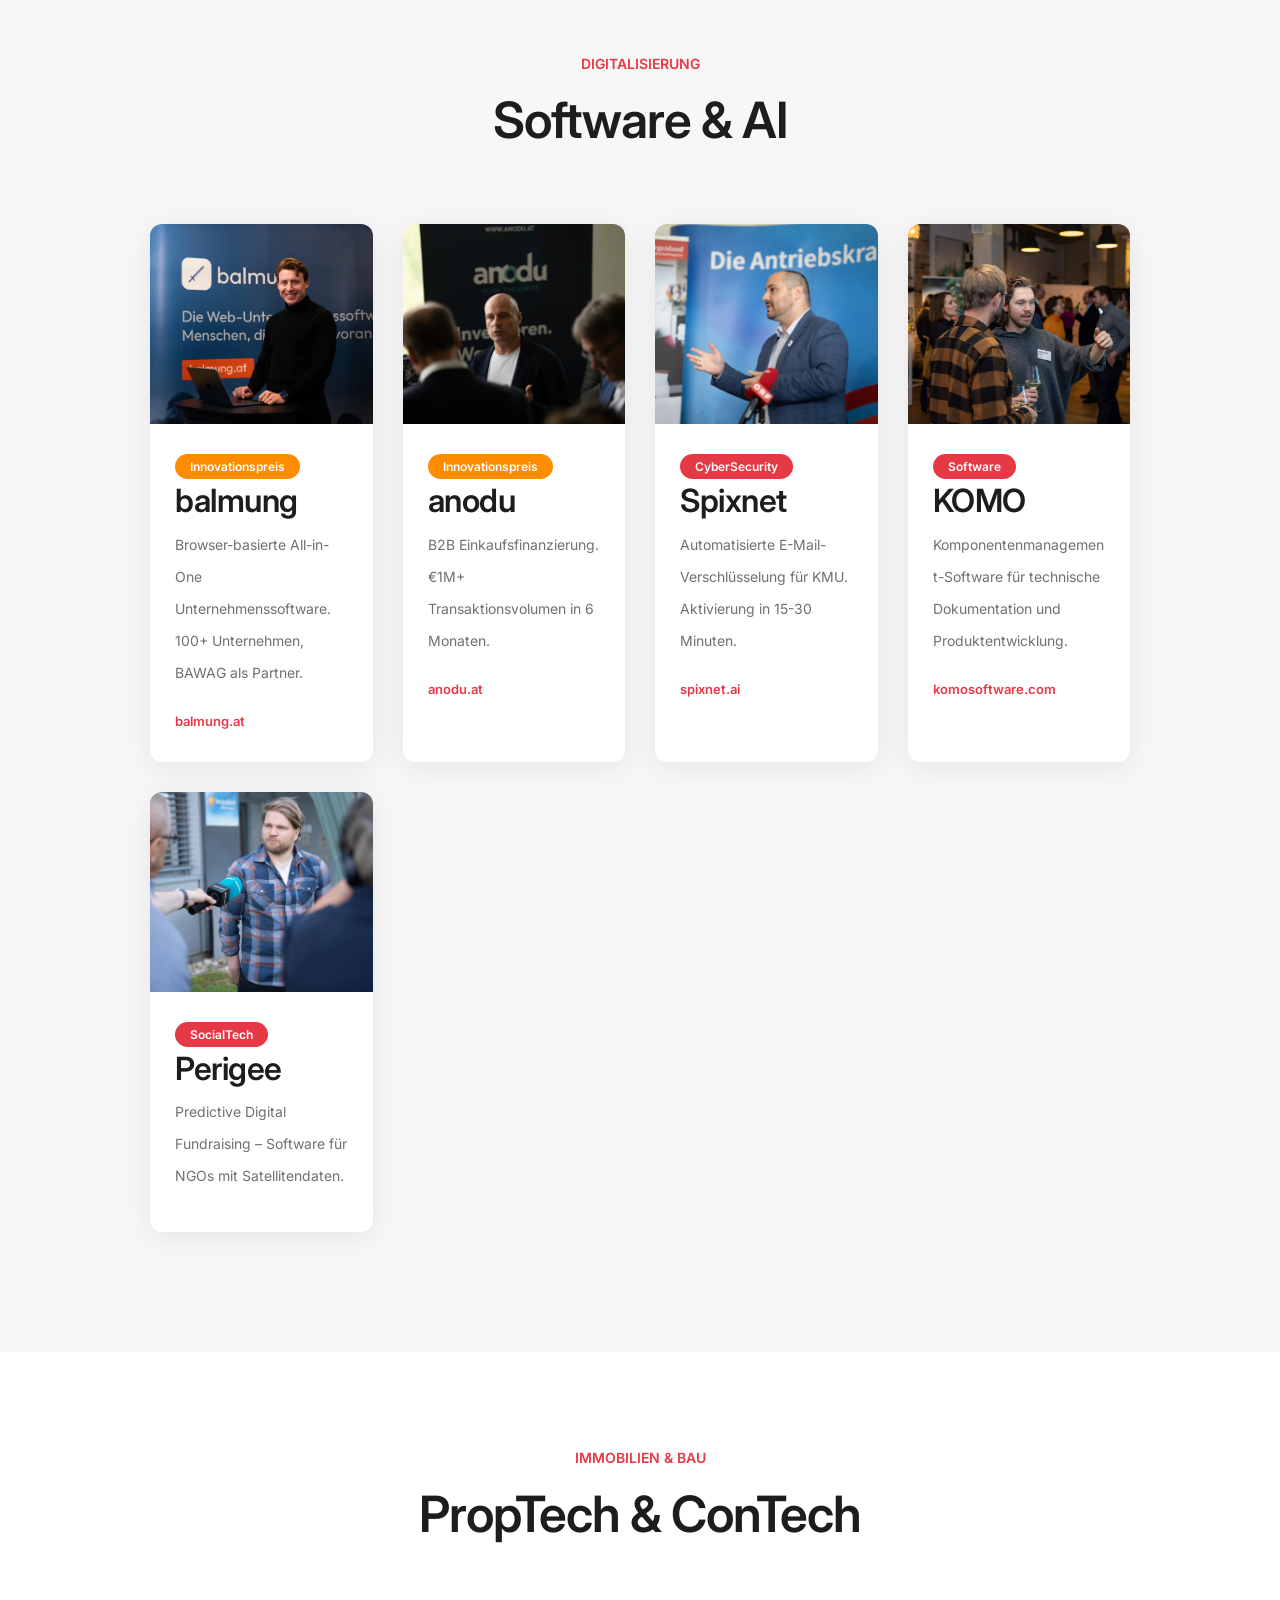
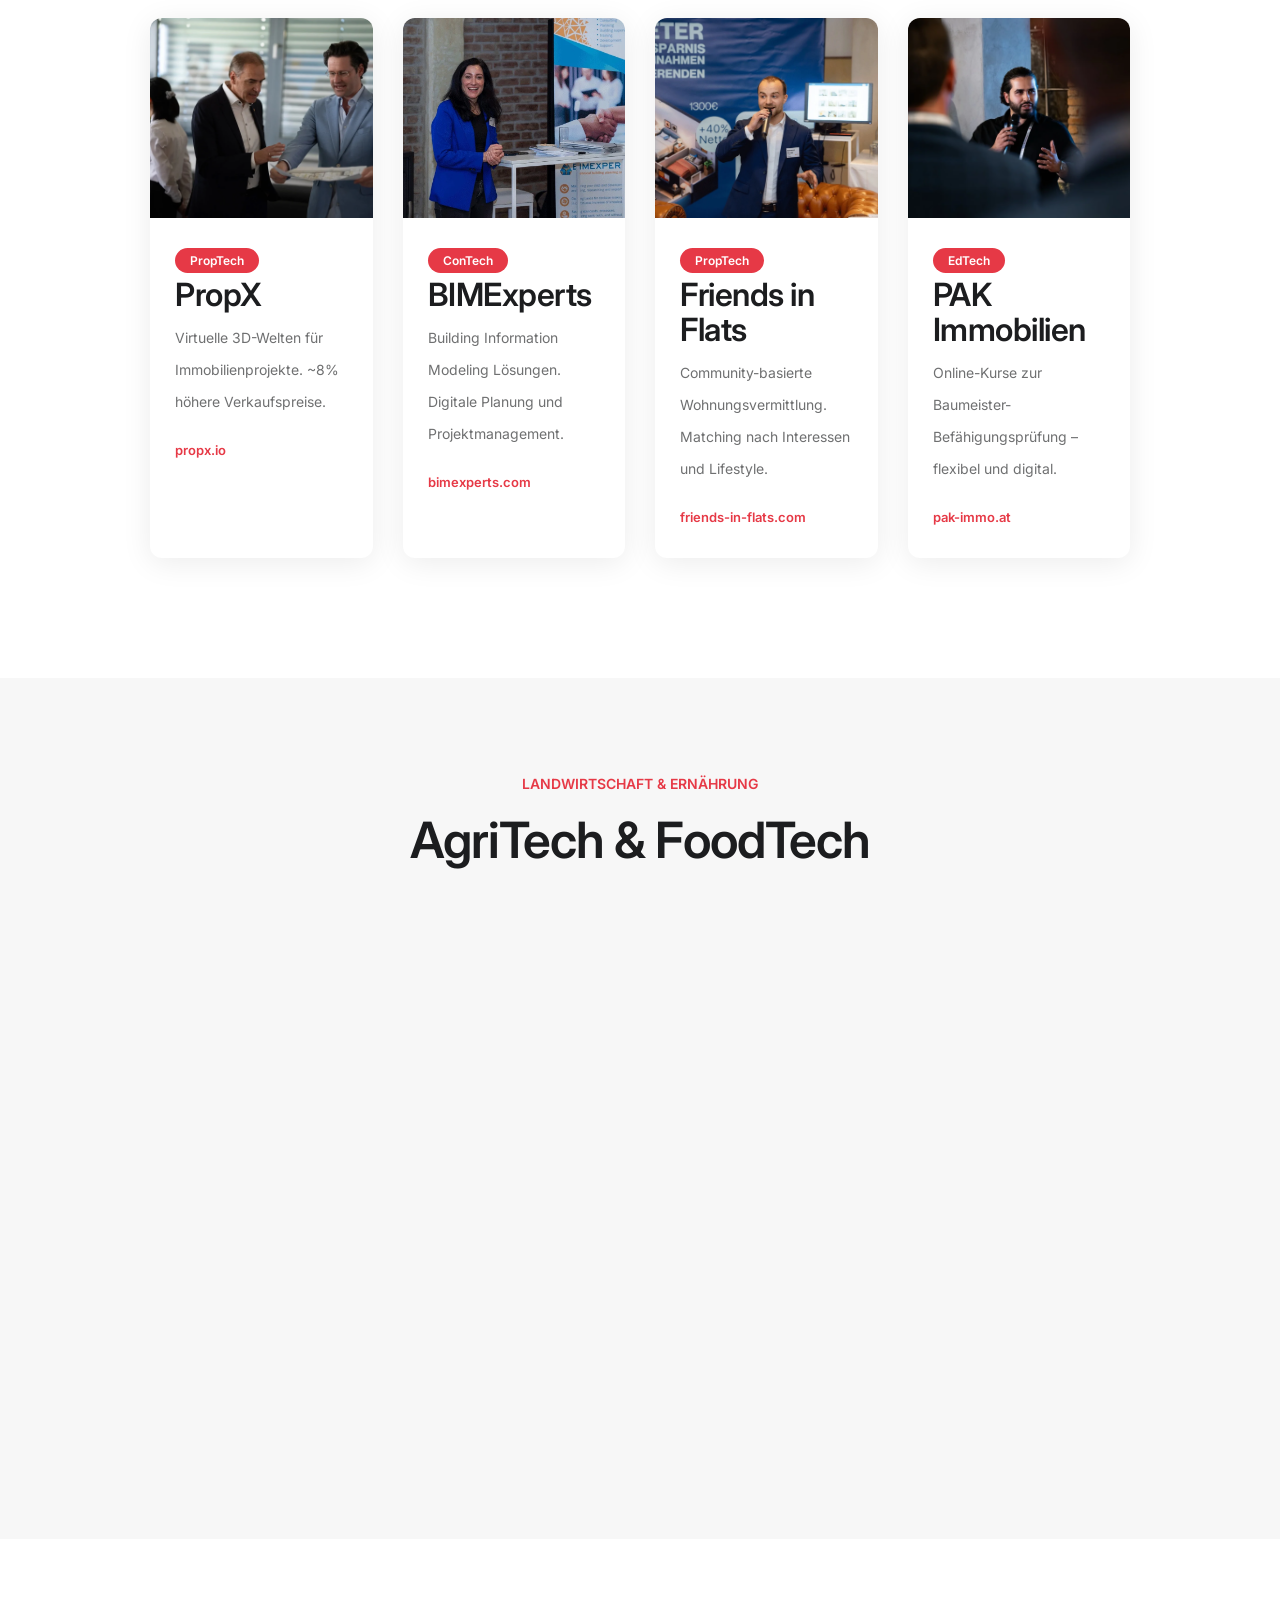
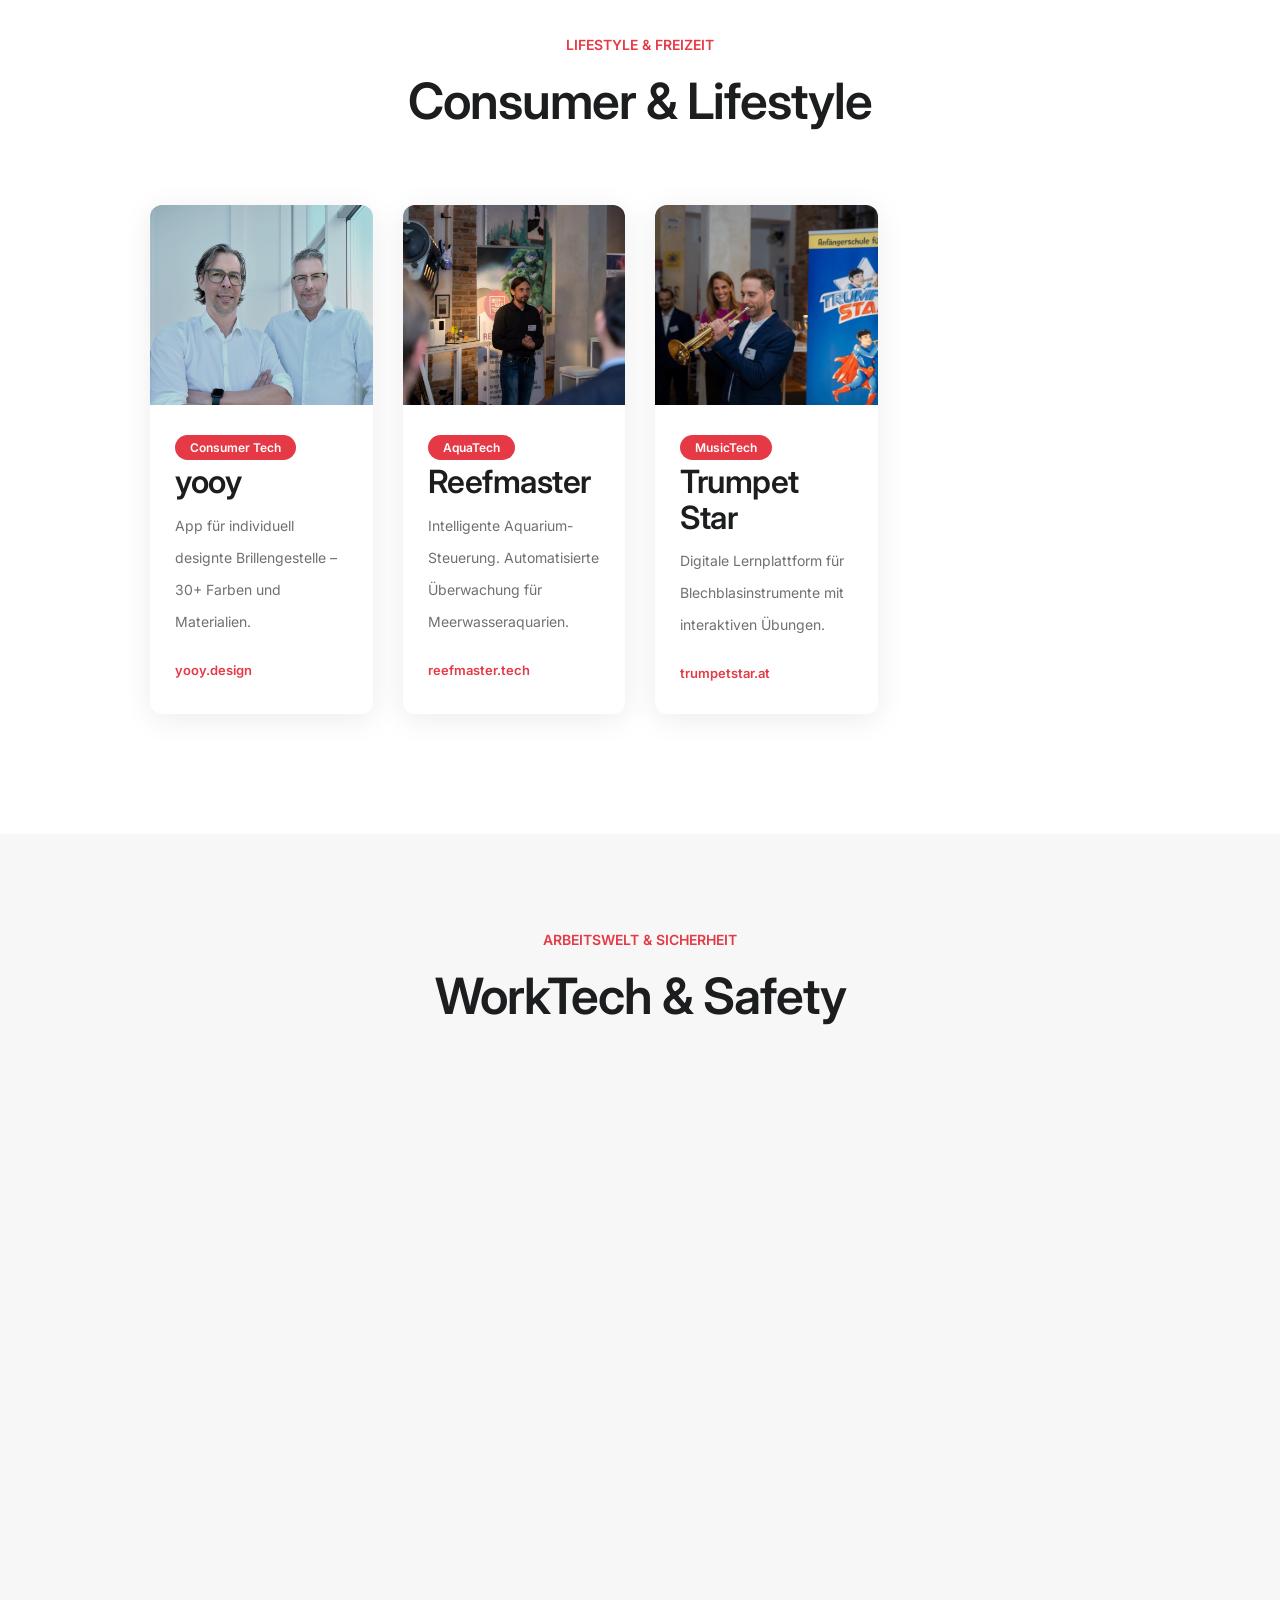
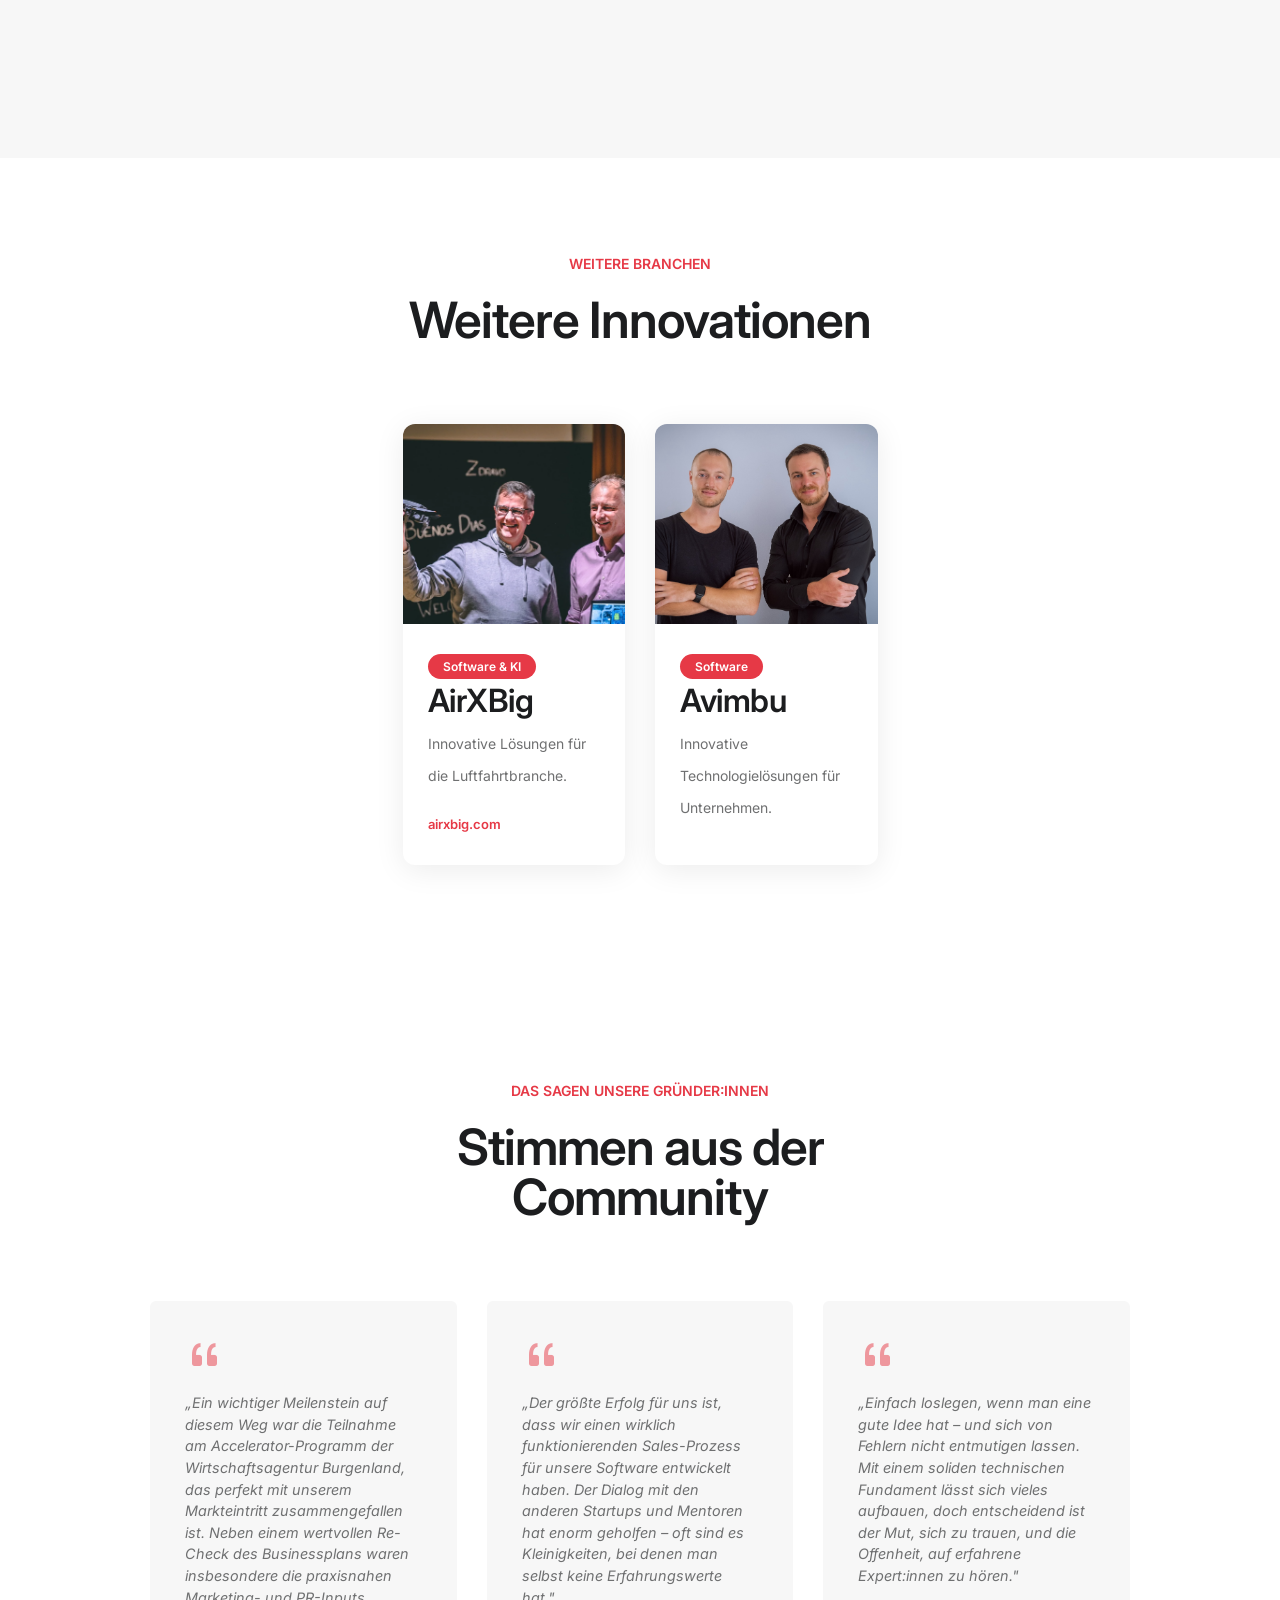
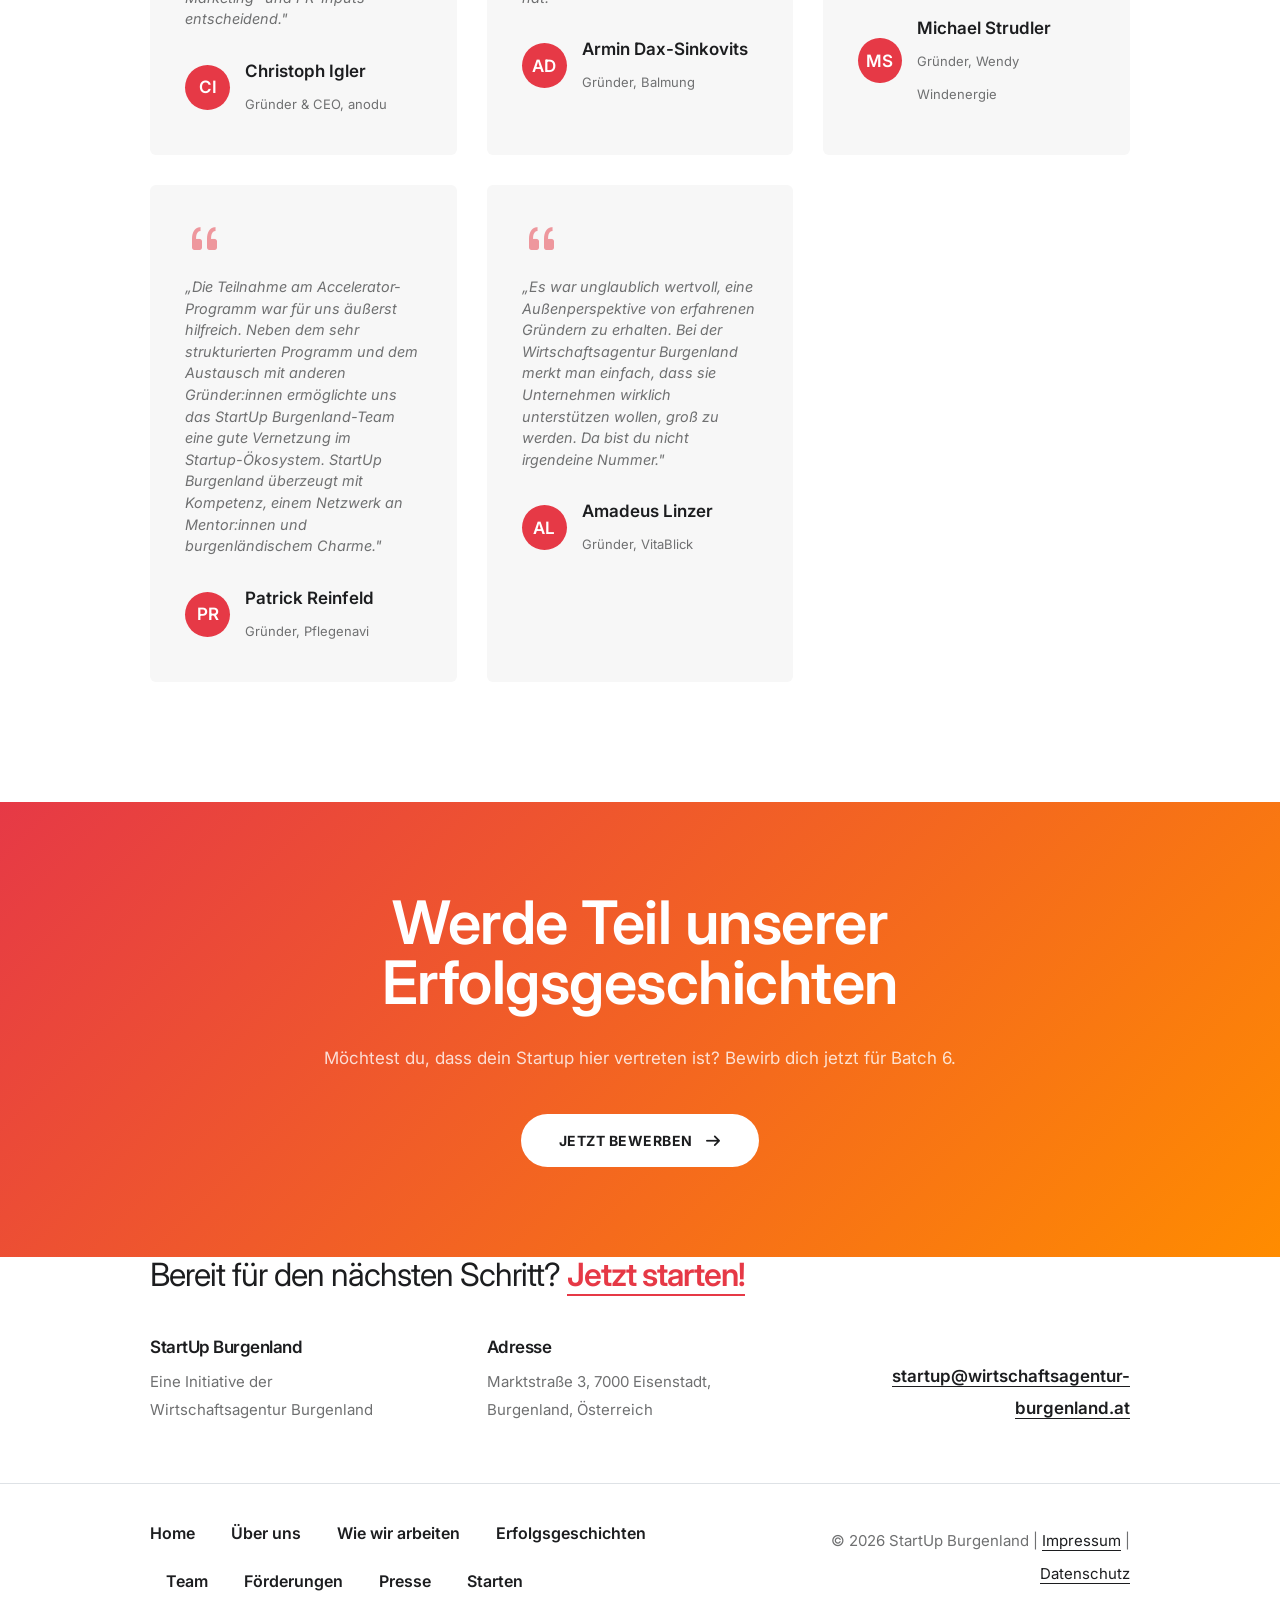
==== commit 7c0a85da: "Update favicon, team details, funding section and images - Add new favicon and apple-touch-icons for" ====
--- a/html/erfolgsgeschichten.html
+++ b/html/erfolgsgeschichten.html
@@ -475,7 +475,7 @@
                     <!-- Agro Rebels -->
                     <div class="col mb-30px">
                         <div class="startup-card h-100">
-                            <img src="images/startup-agrorebels.webp" alt="Agro Rebels" class="w-100"/>
+                            <img src="images/startup-agrorebels.jpg" alt="Agro Rebels" class="w-100"/>
                             <div class="p-25px">
                                 <span class="card-badge mb-10px">AgriTech</span>
                                 <h5 class="text-dark-gray fw-600 mb-10px">Agro Rebels</h5>
--- a/html/demos/startup-burgenland/startup-burgenland.css
+++ b/html/demos/startup-burgenland/startup-burgenland.css
@@ -1034,3 +1034,12 @@
         padding: 5px !important;
     }
 }
+
+/* Tag bubbles / skill badges */
+.bg-sb-red.border-radius-30px,
+.bg-sb-orange.border-radius-30px {
+    padding: 10px 25px !important;
+    display: inline-block;
+    white-space: nowrap;
+    line-height: 1.4;
+}
